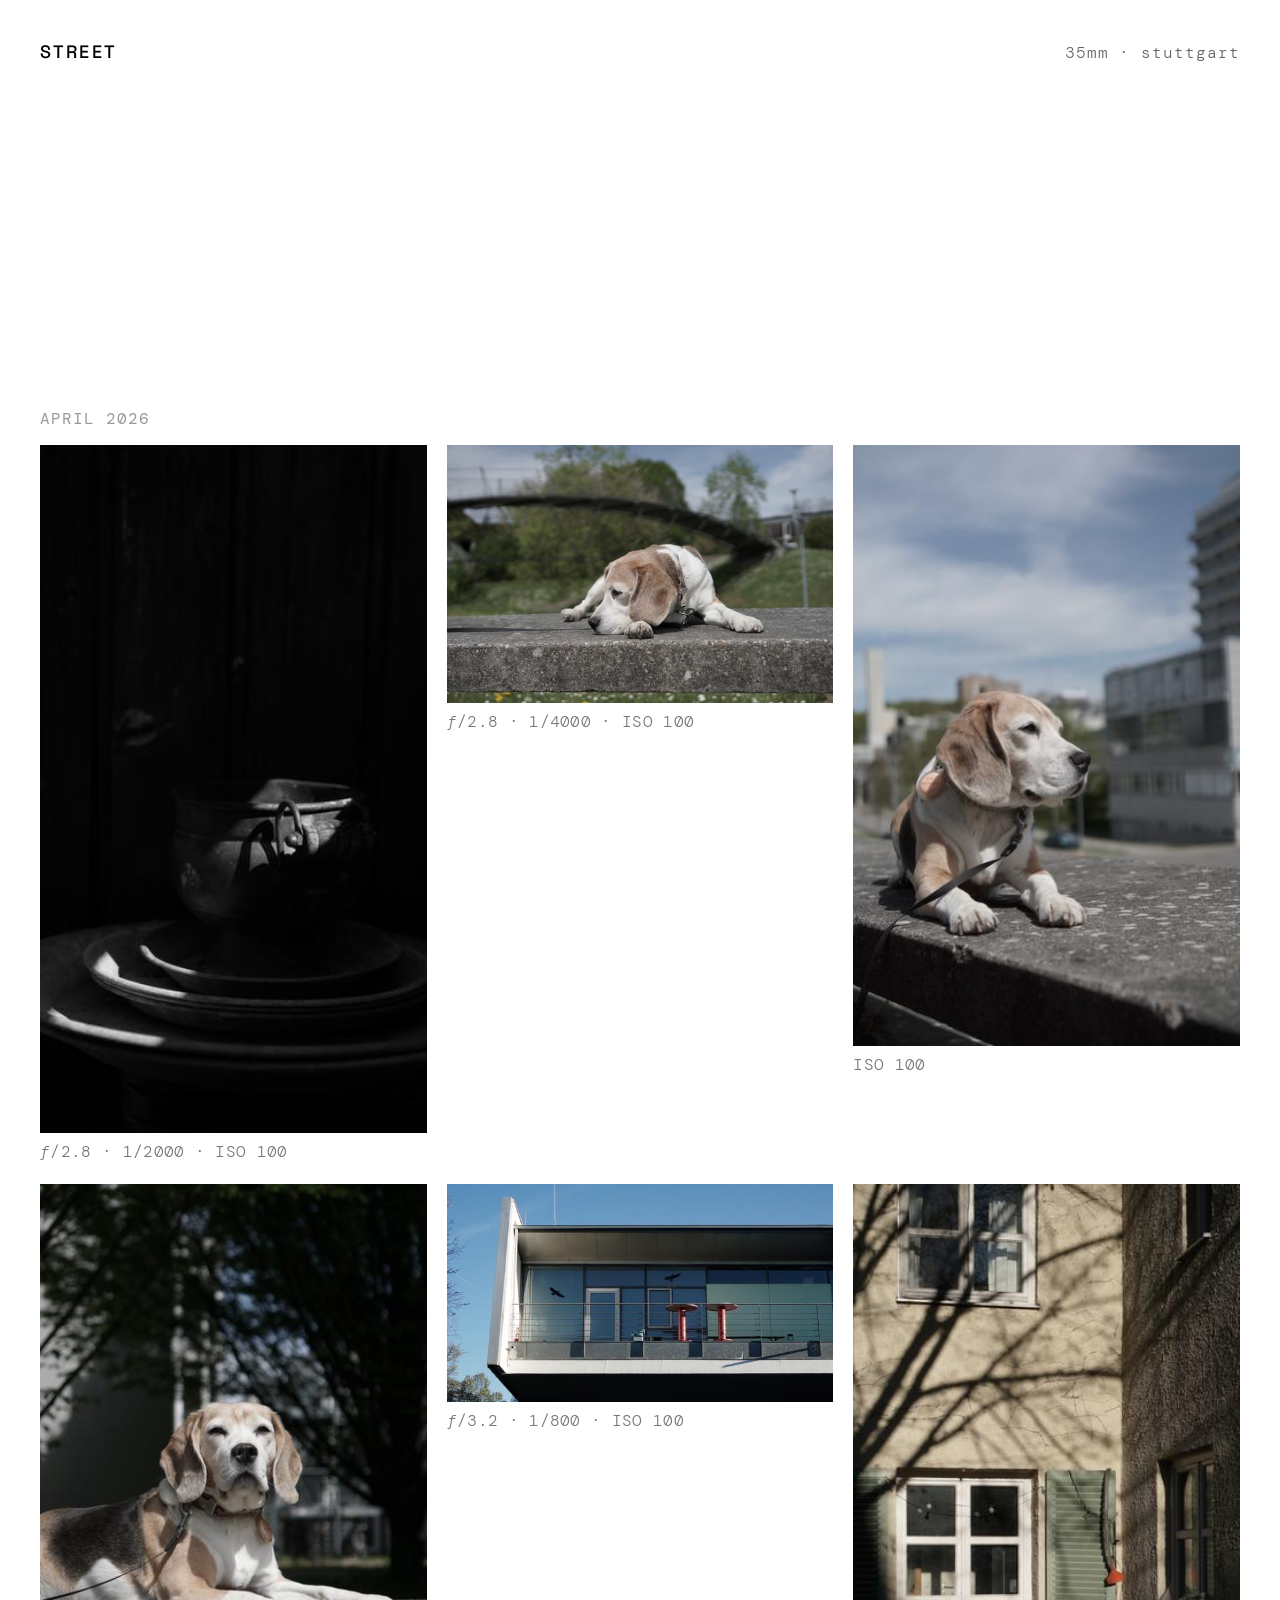
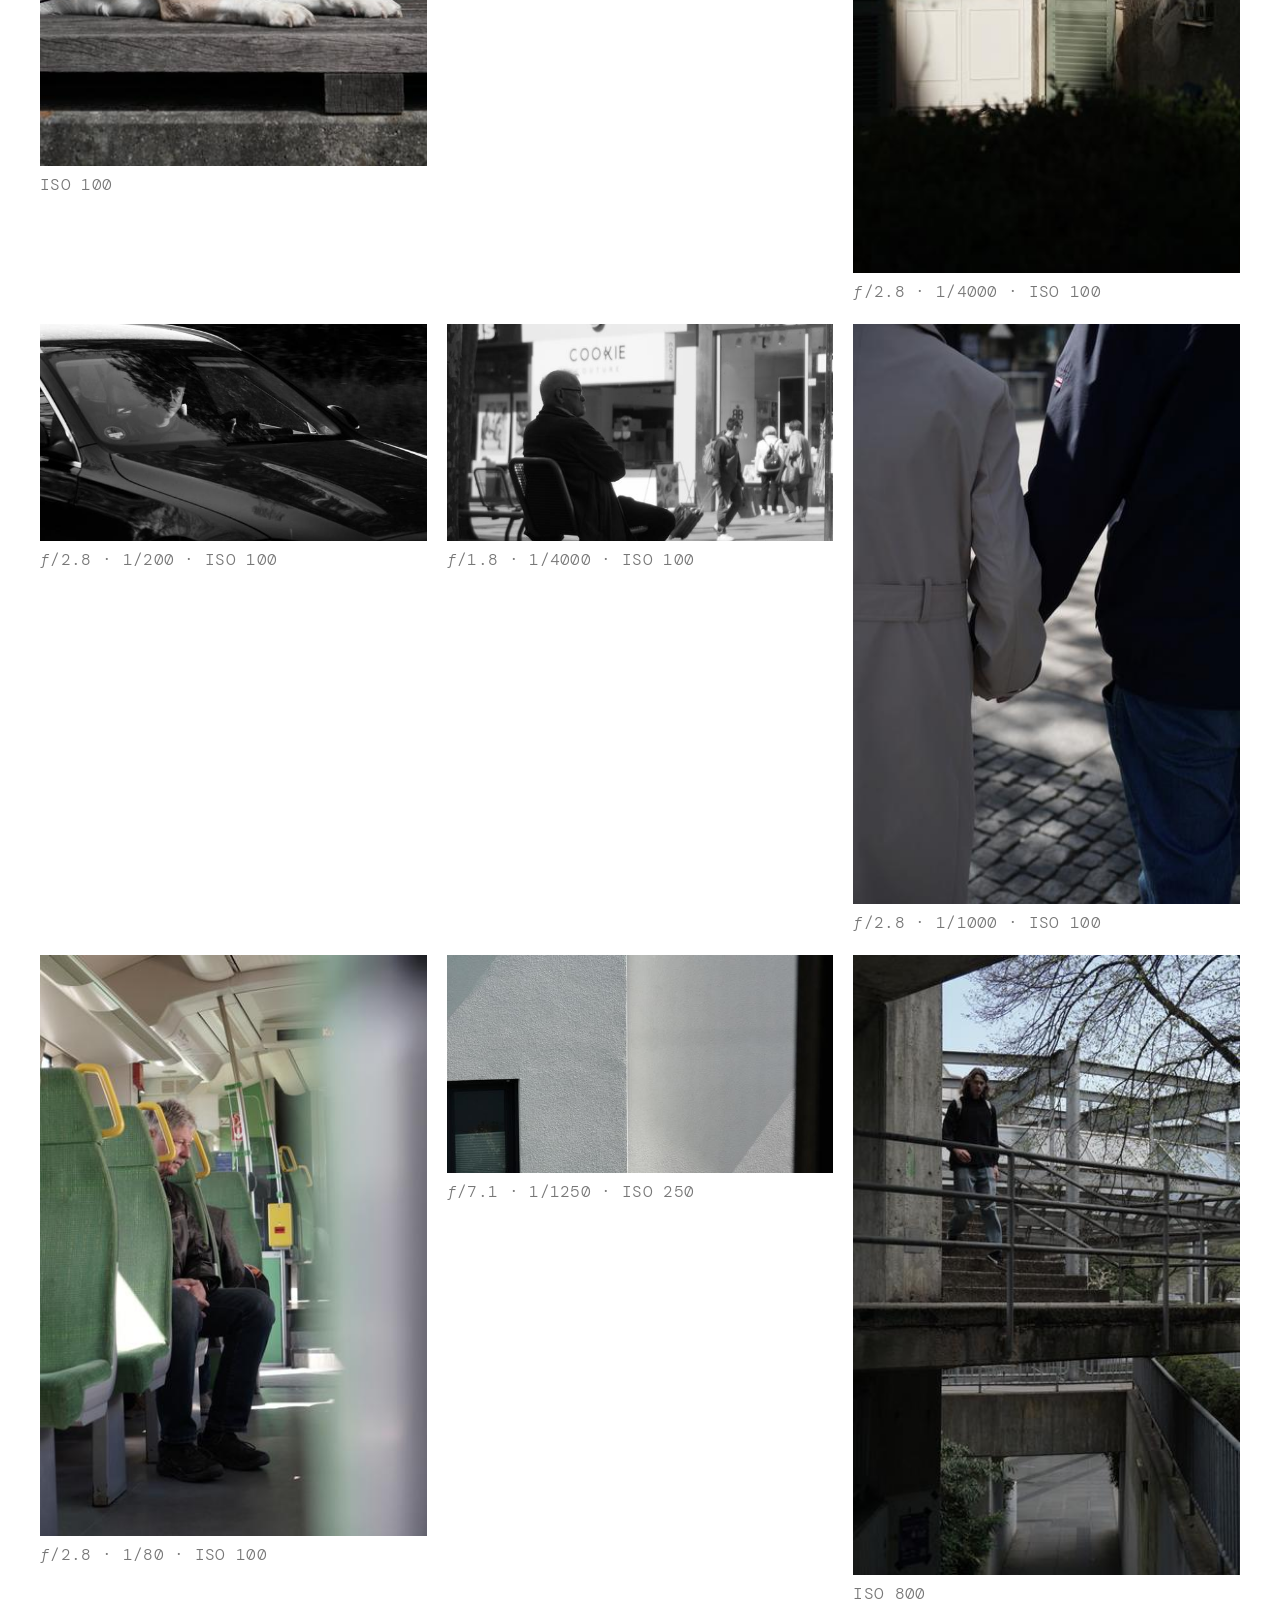
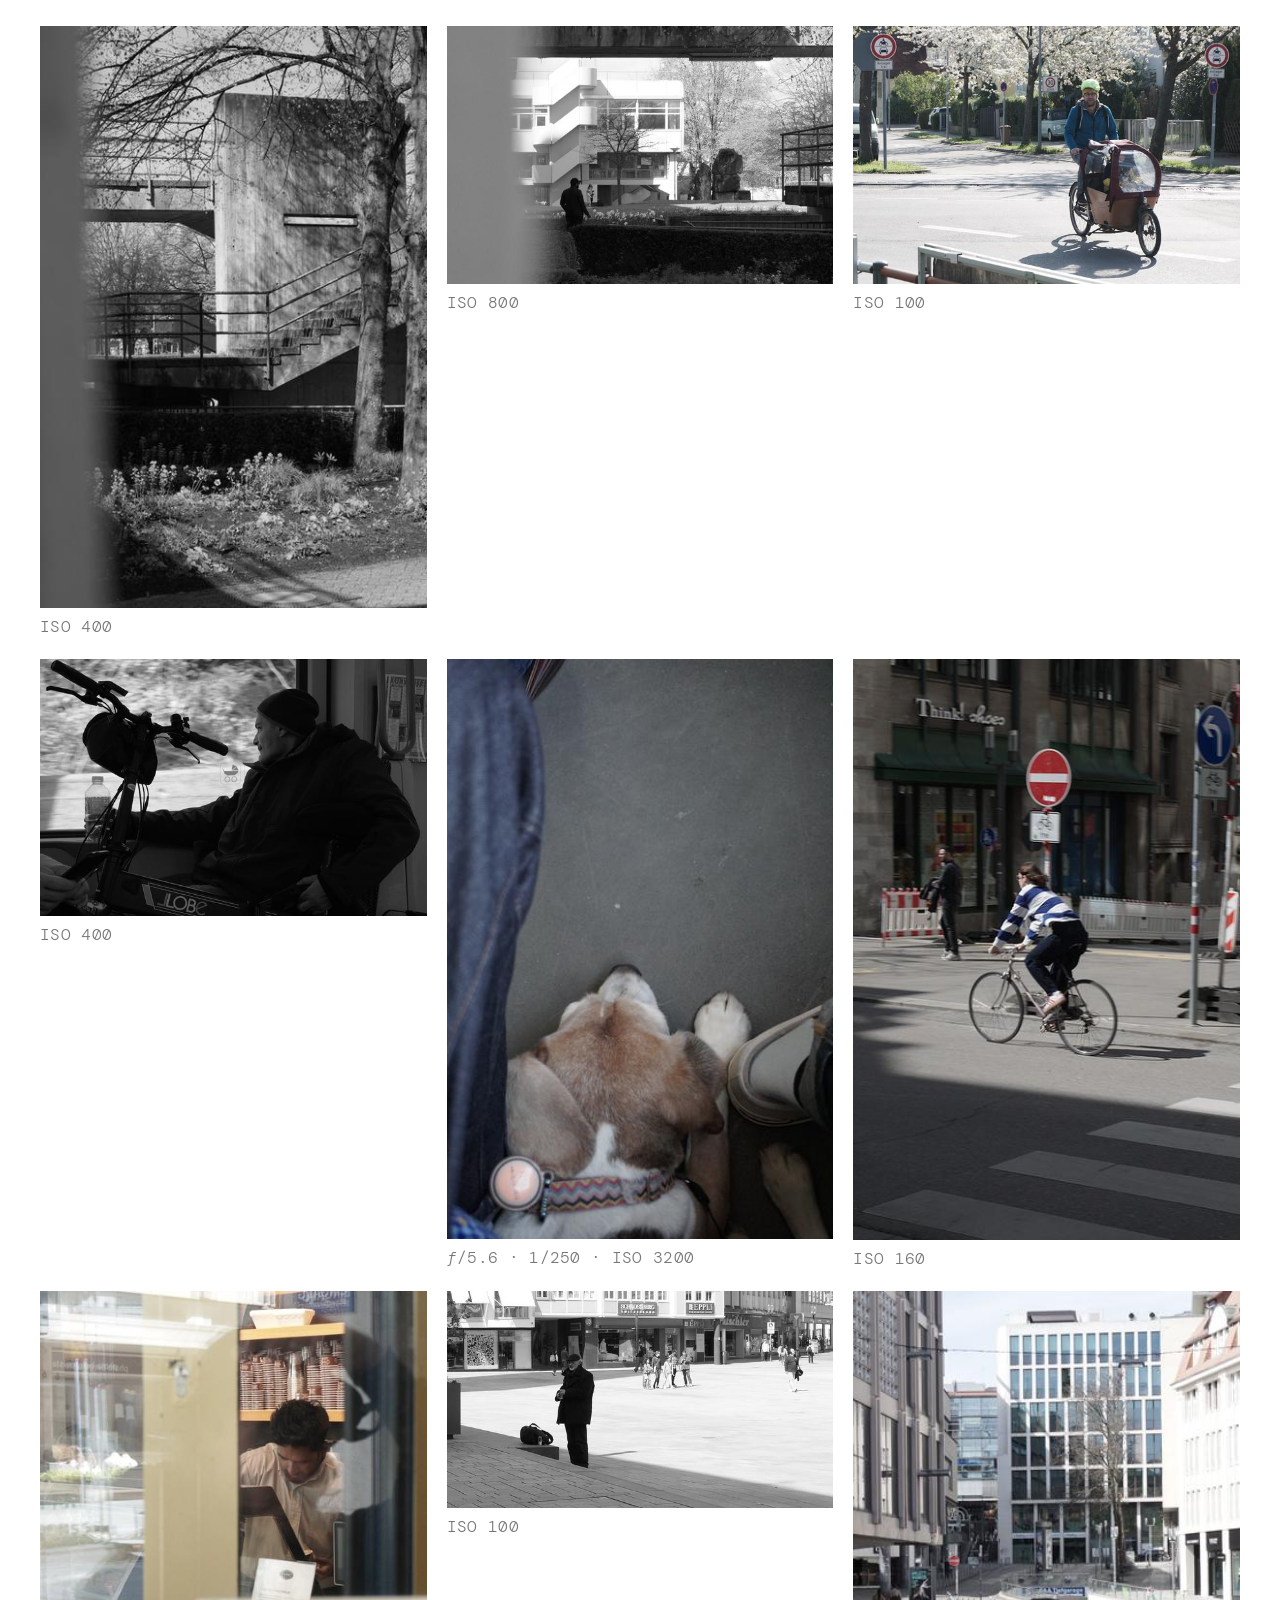
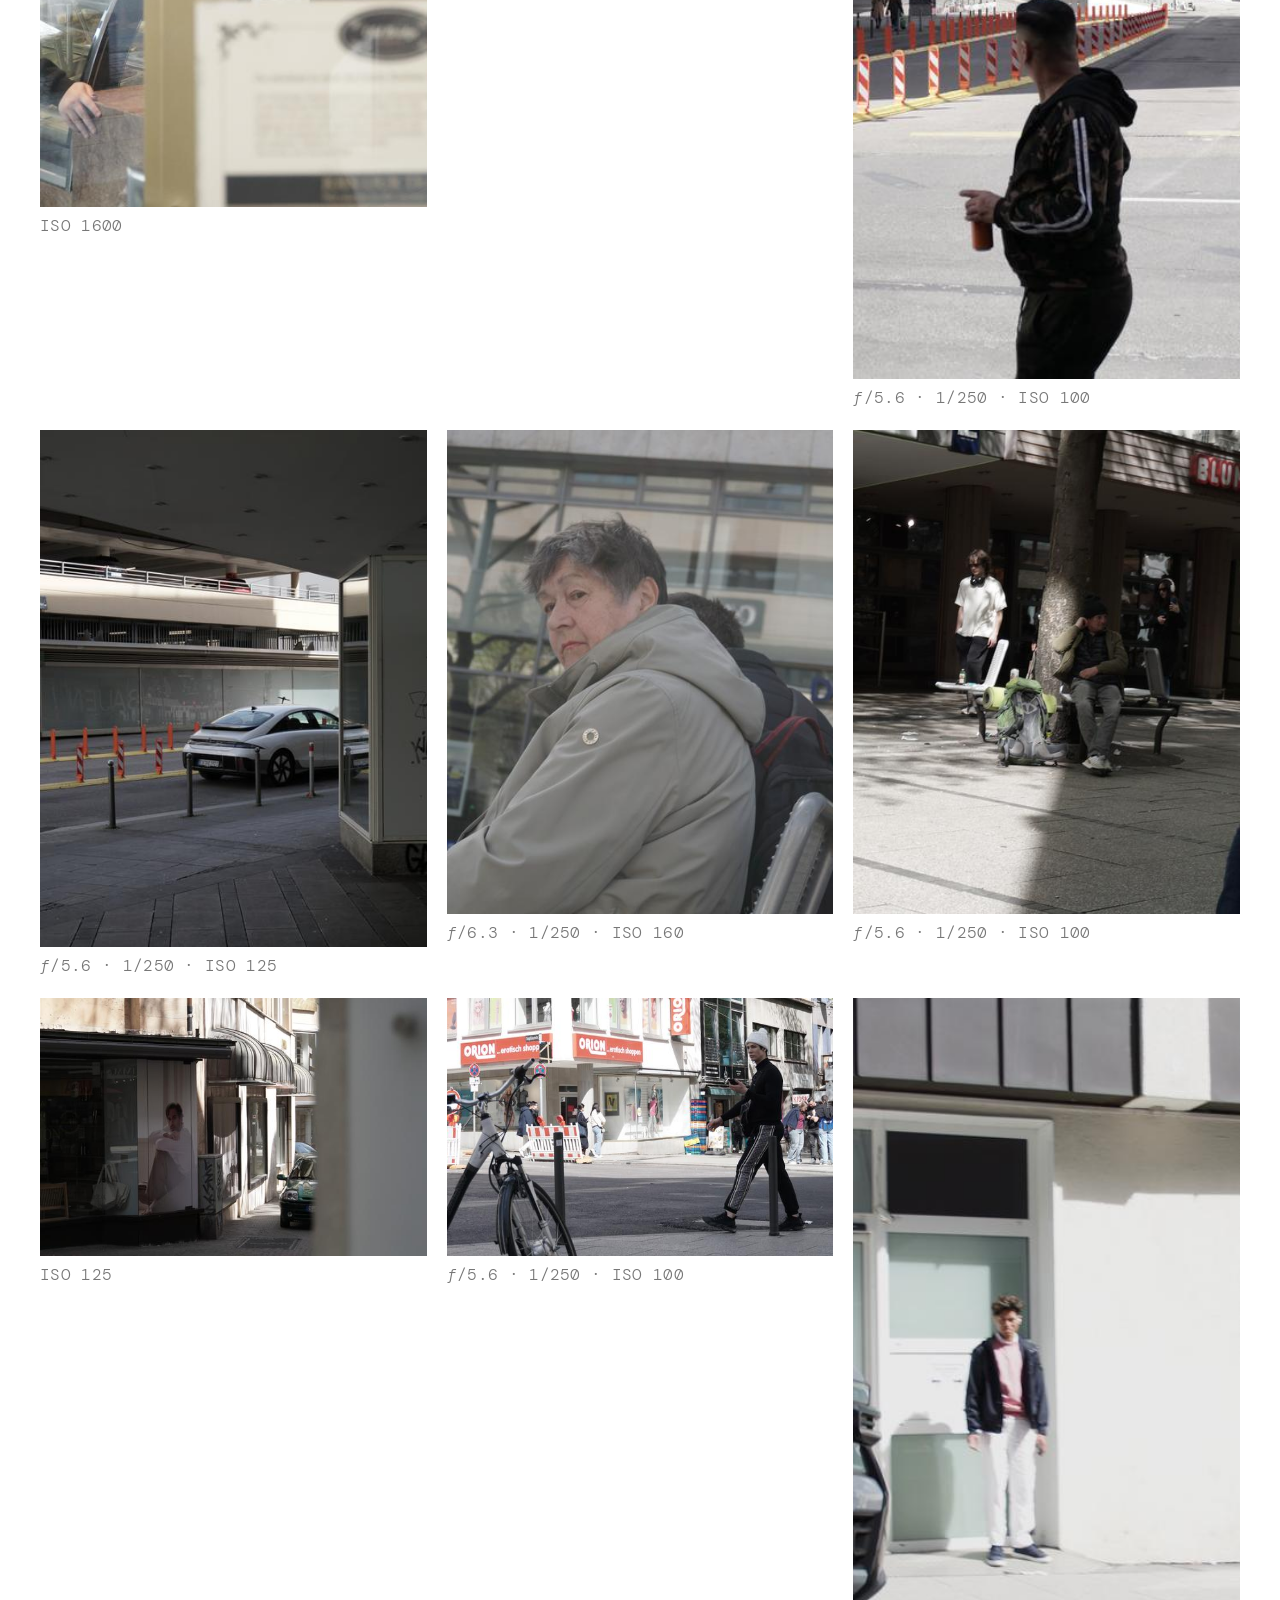
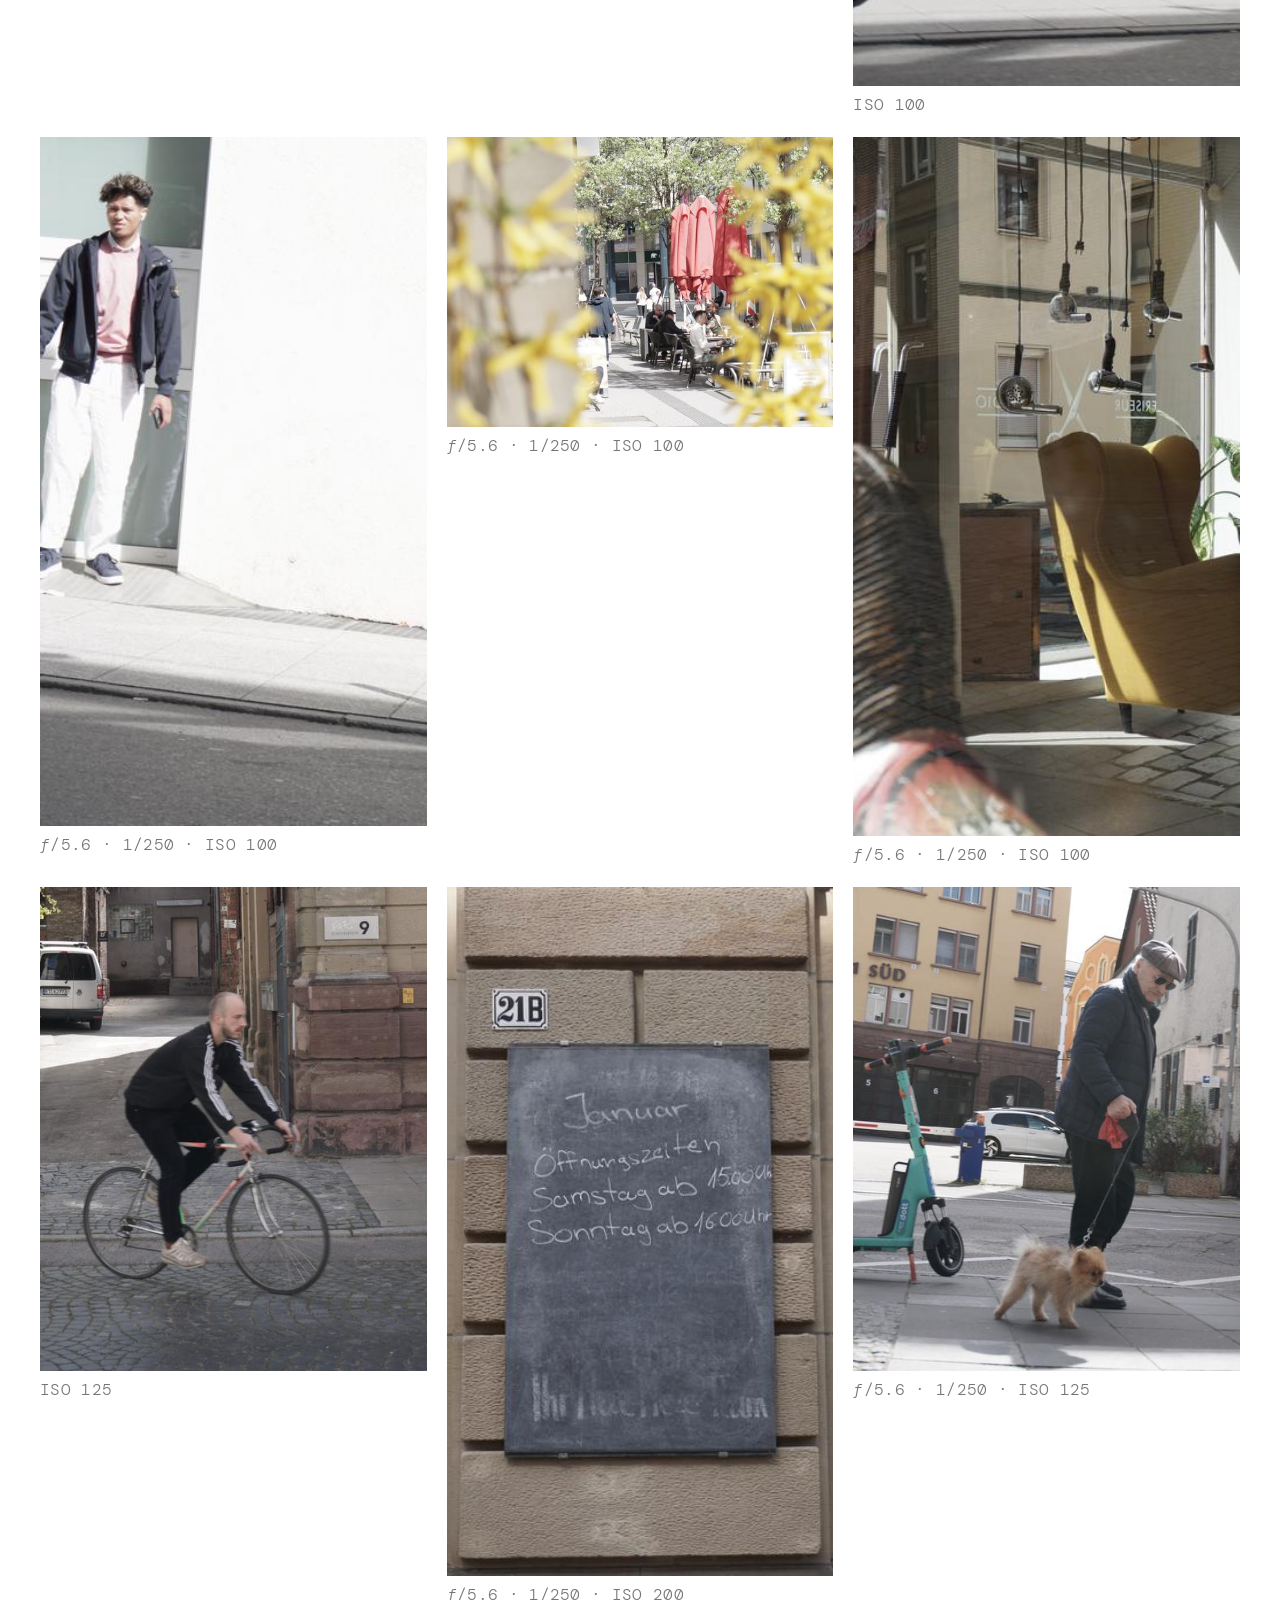
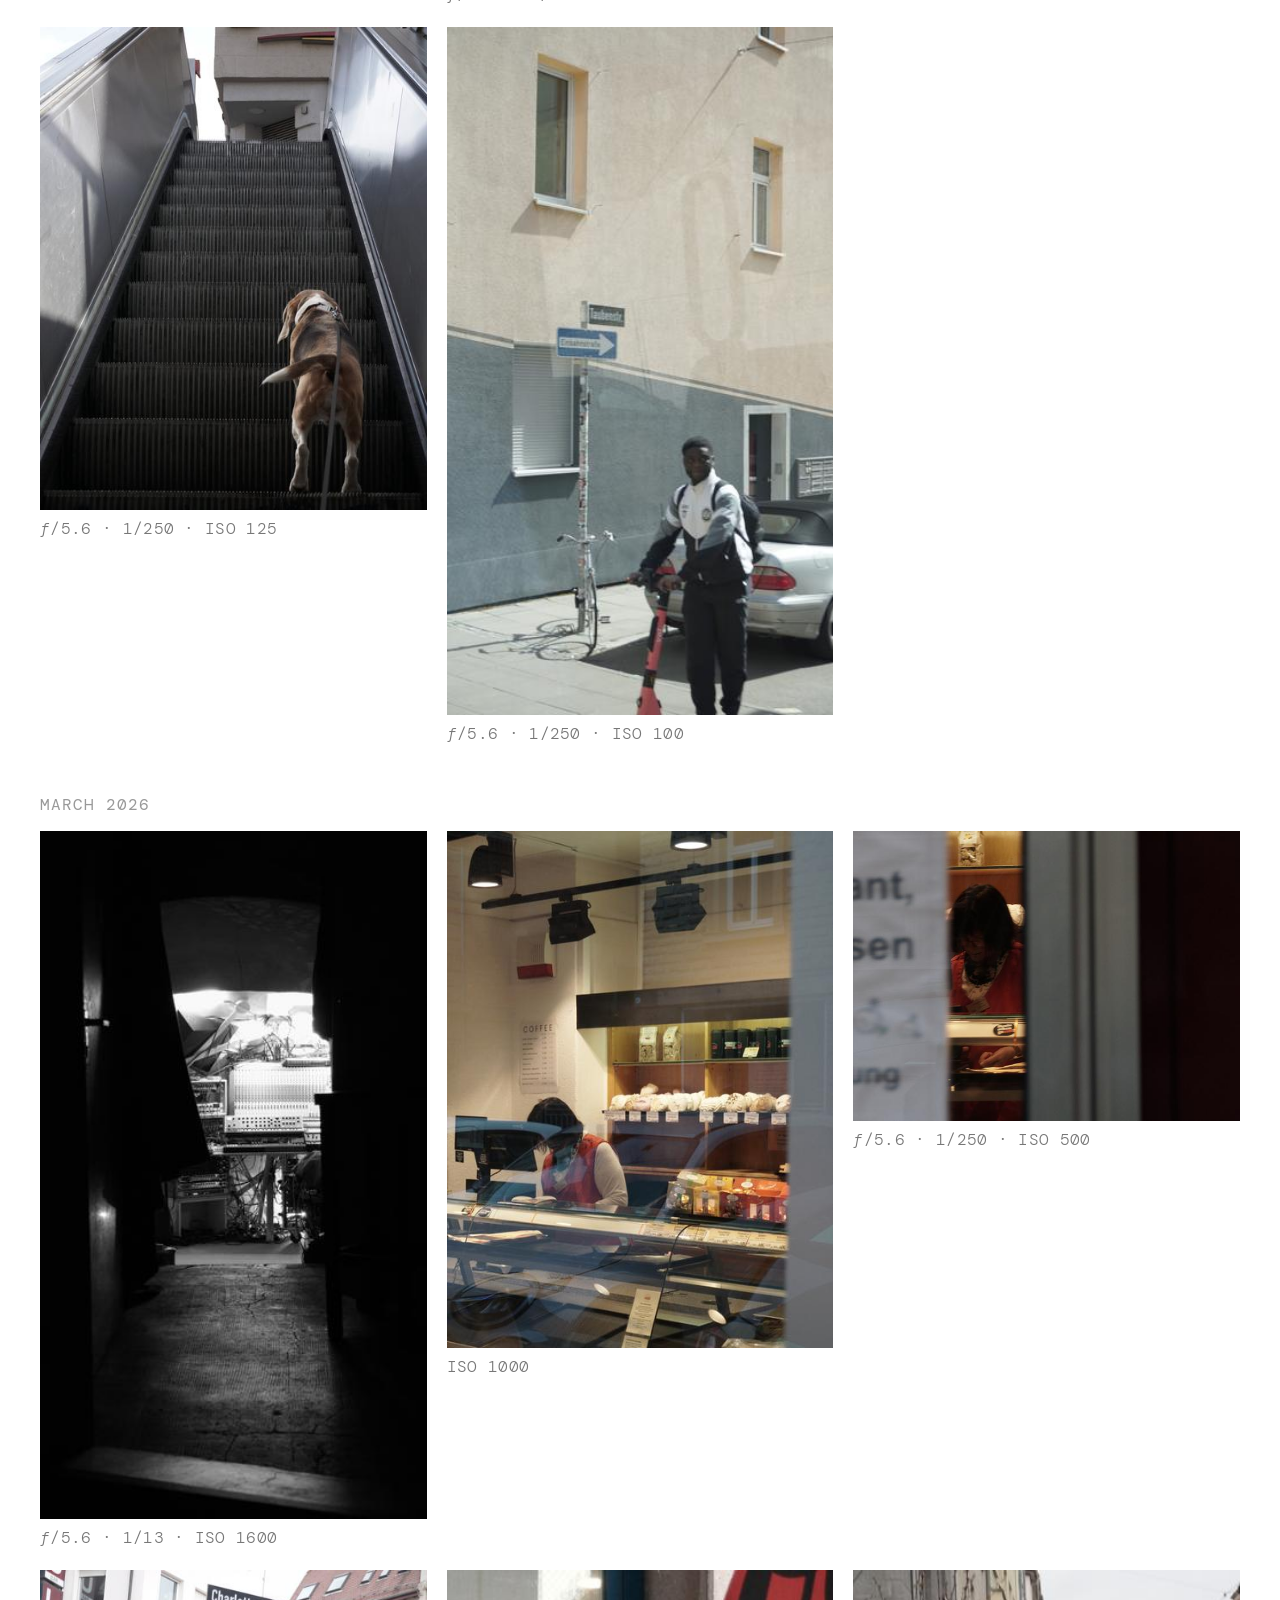
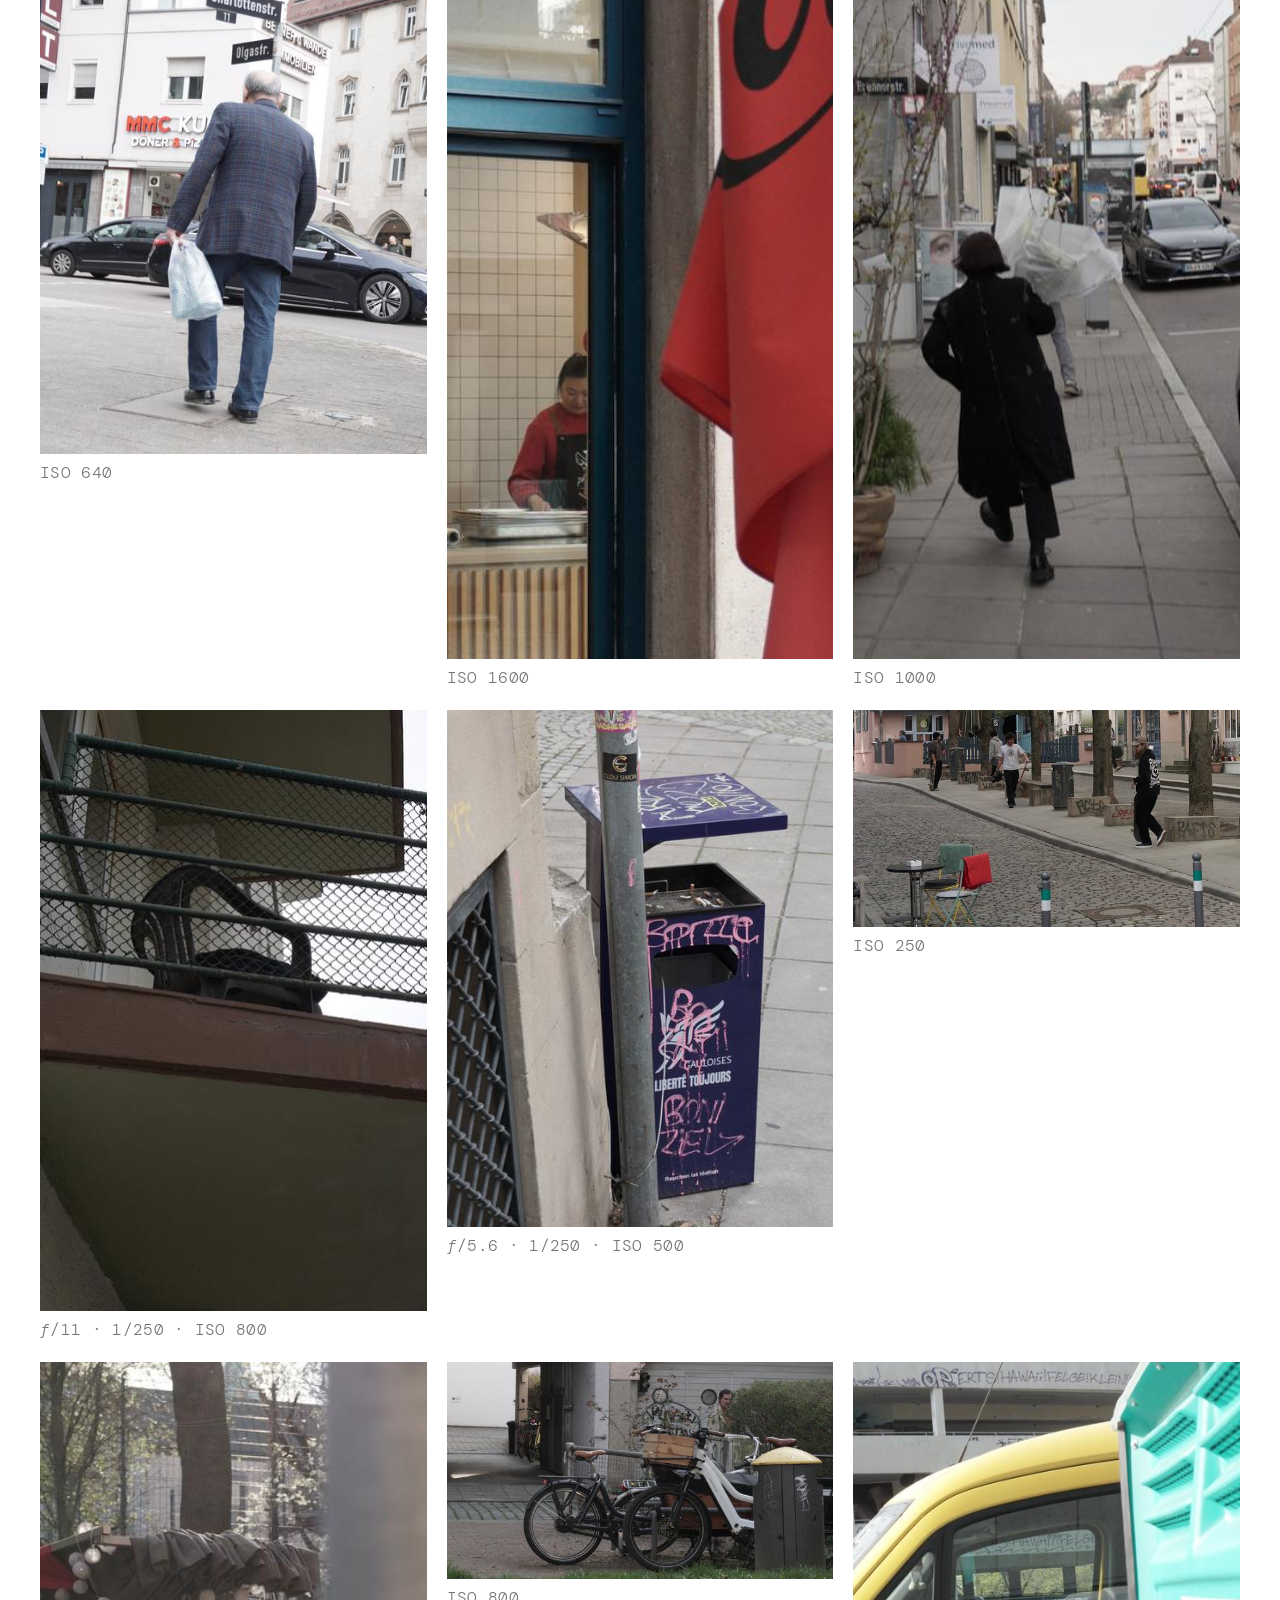
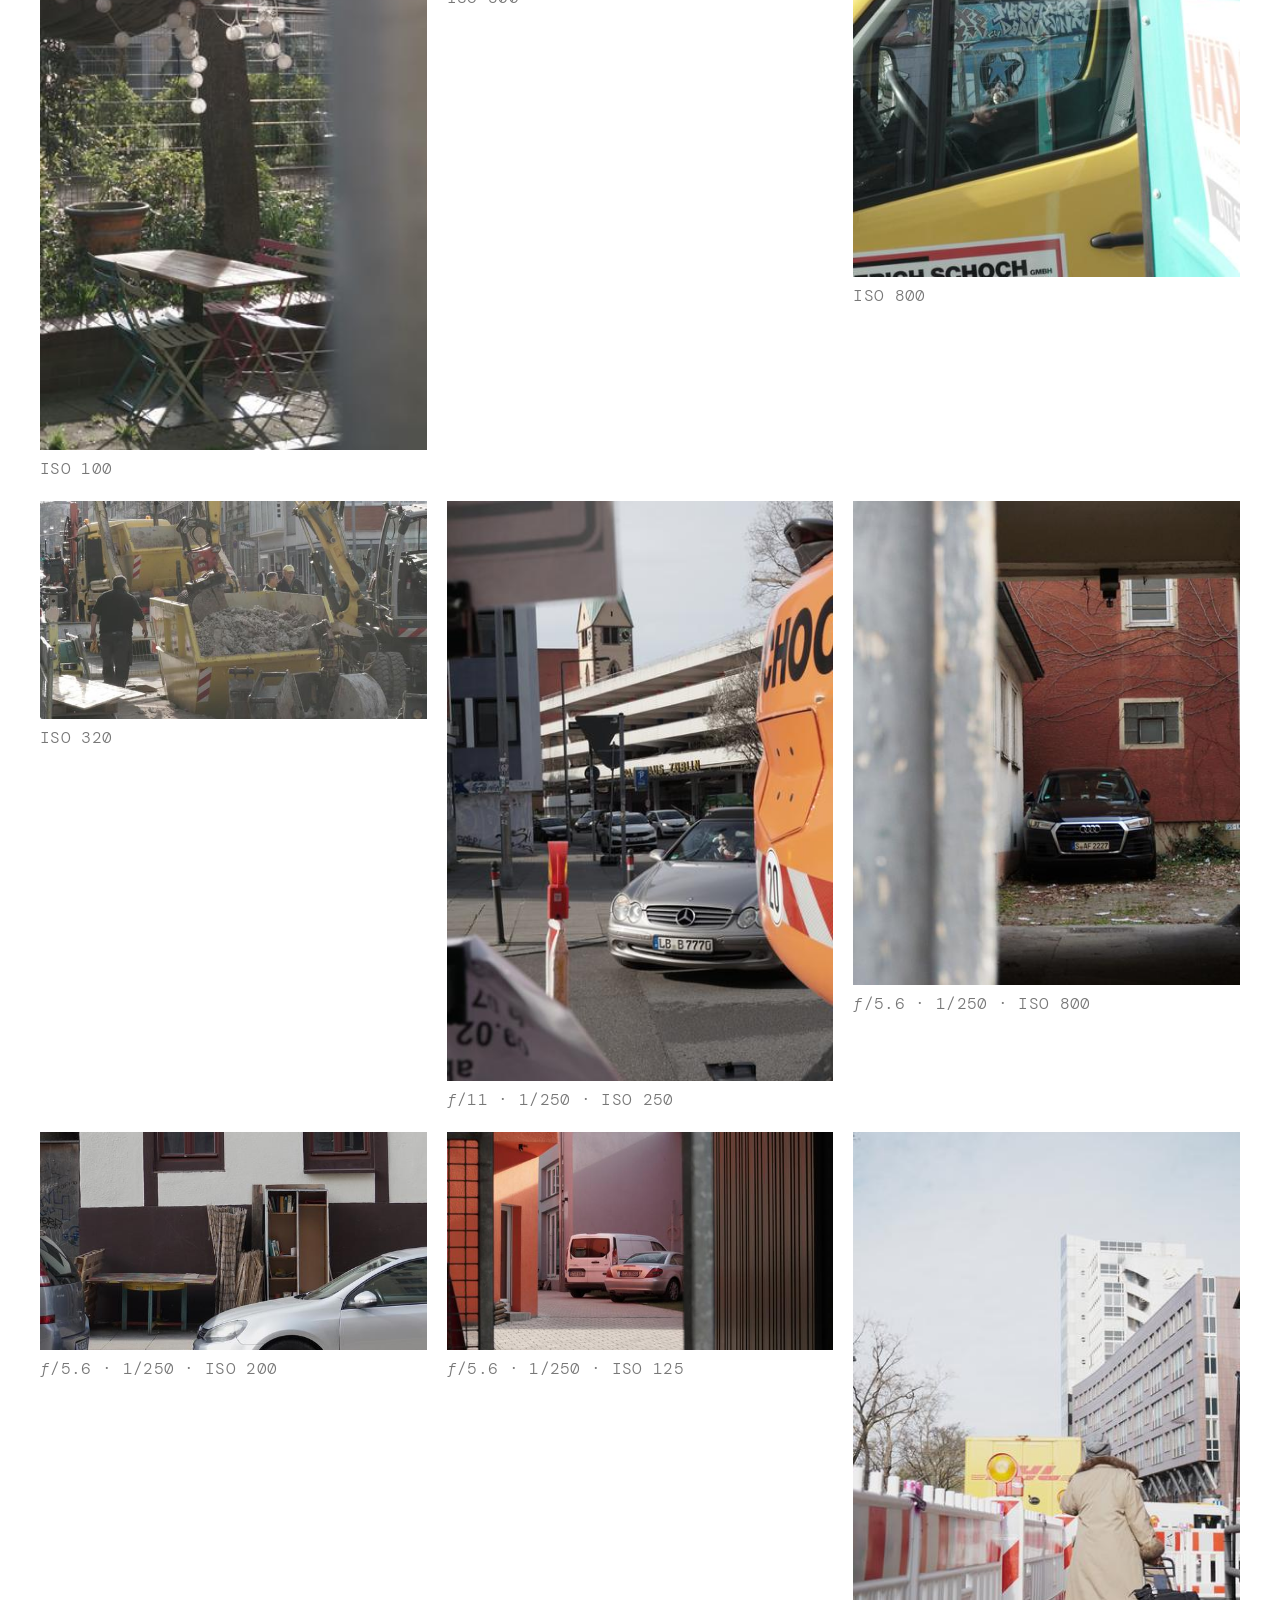
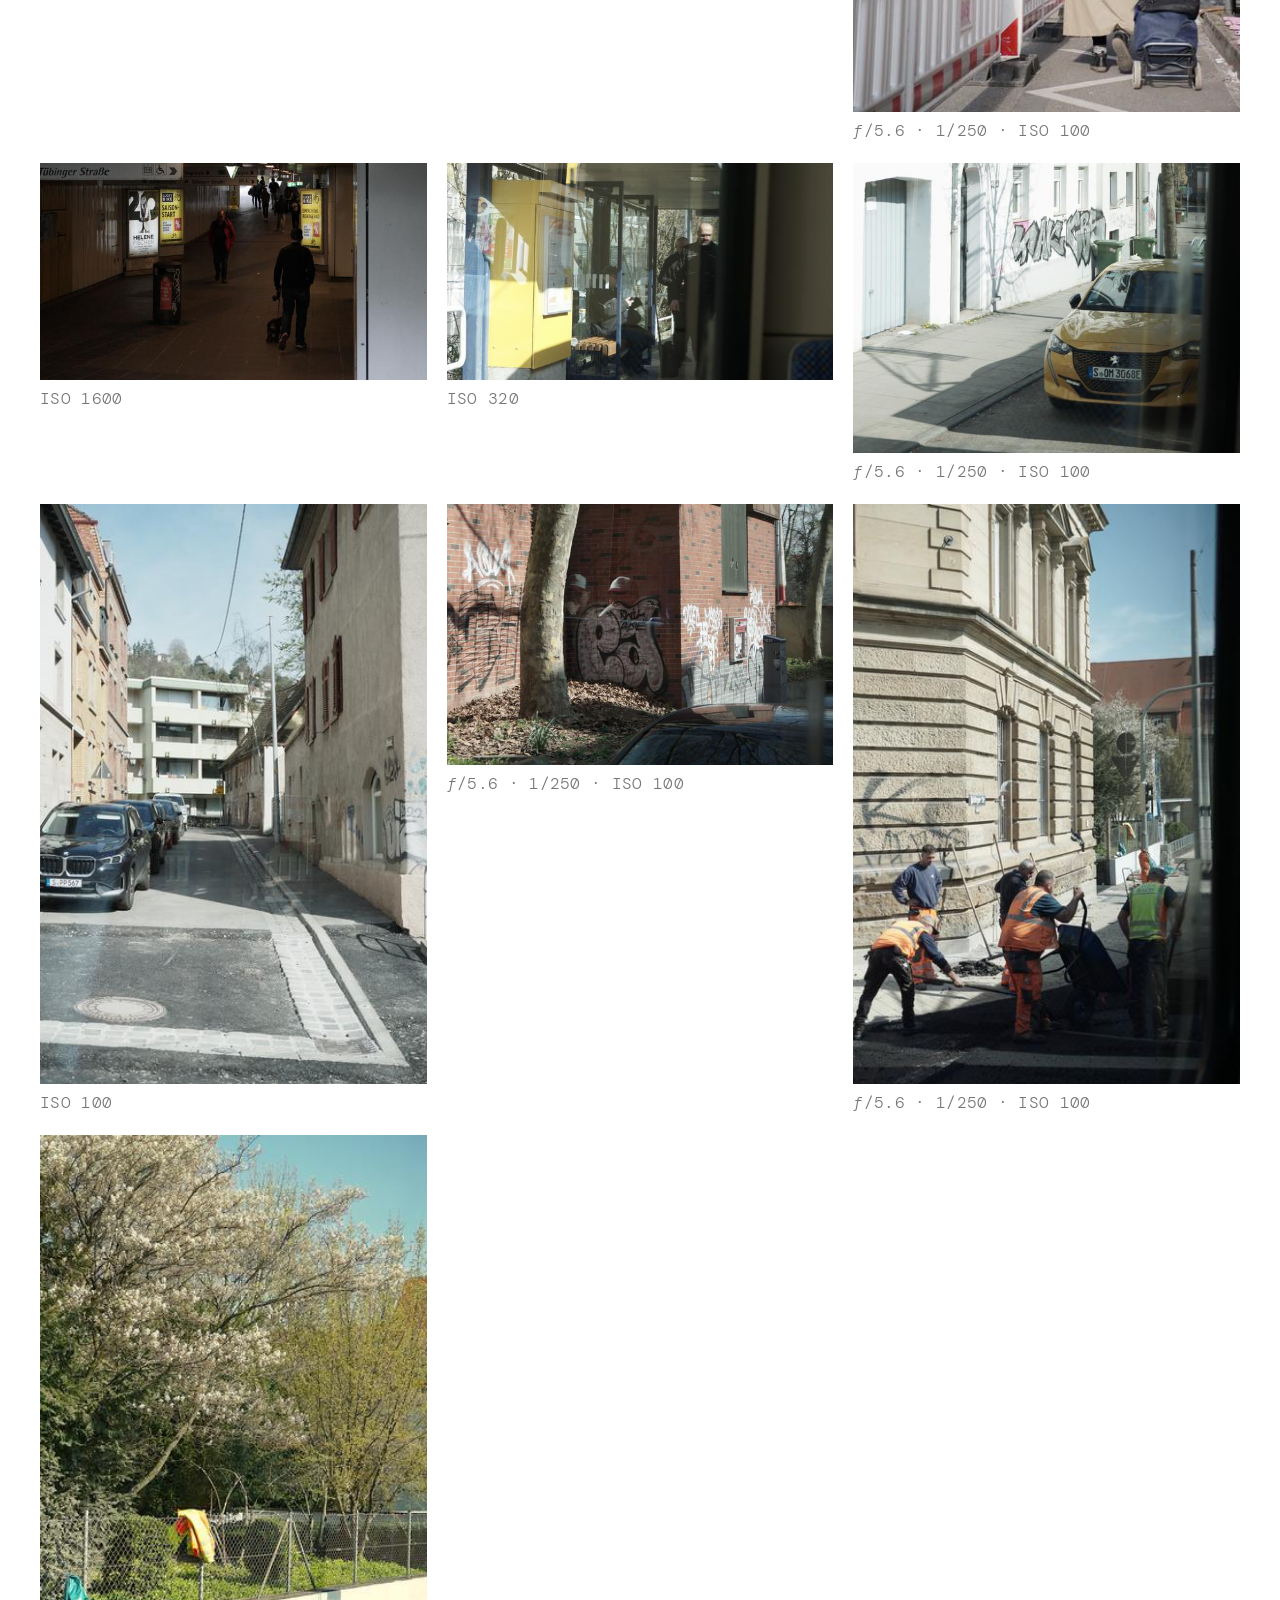
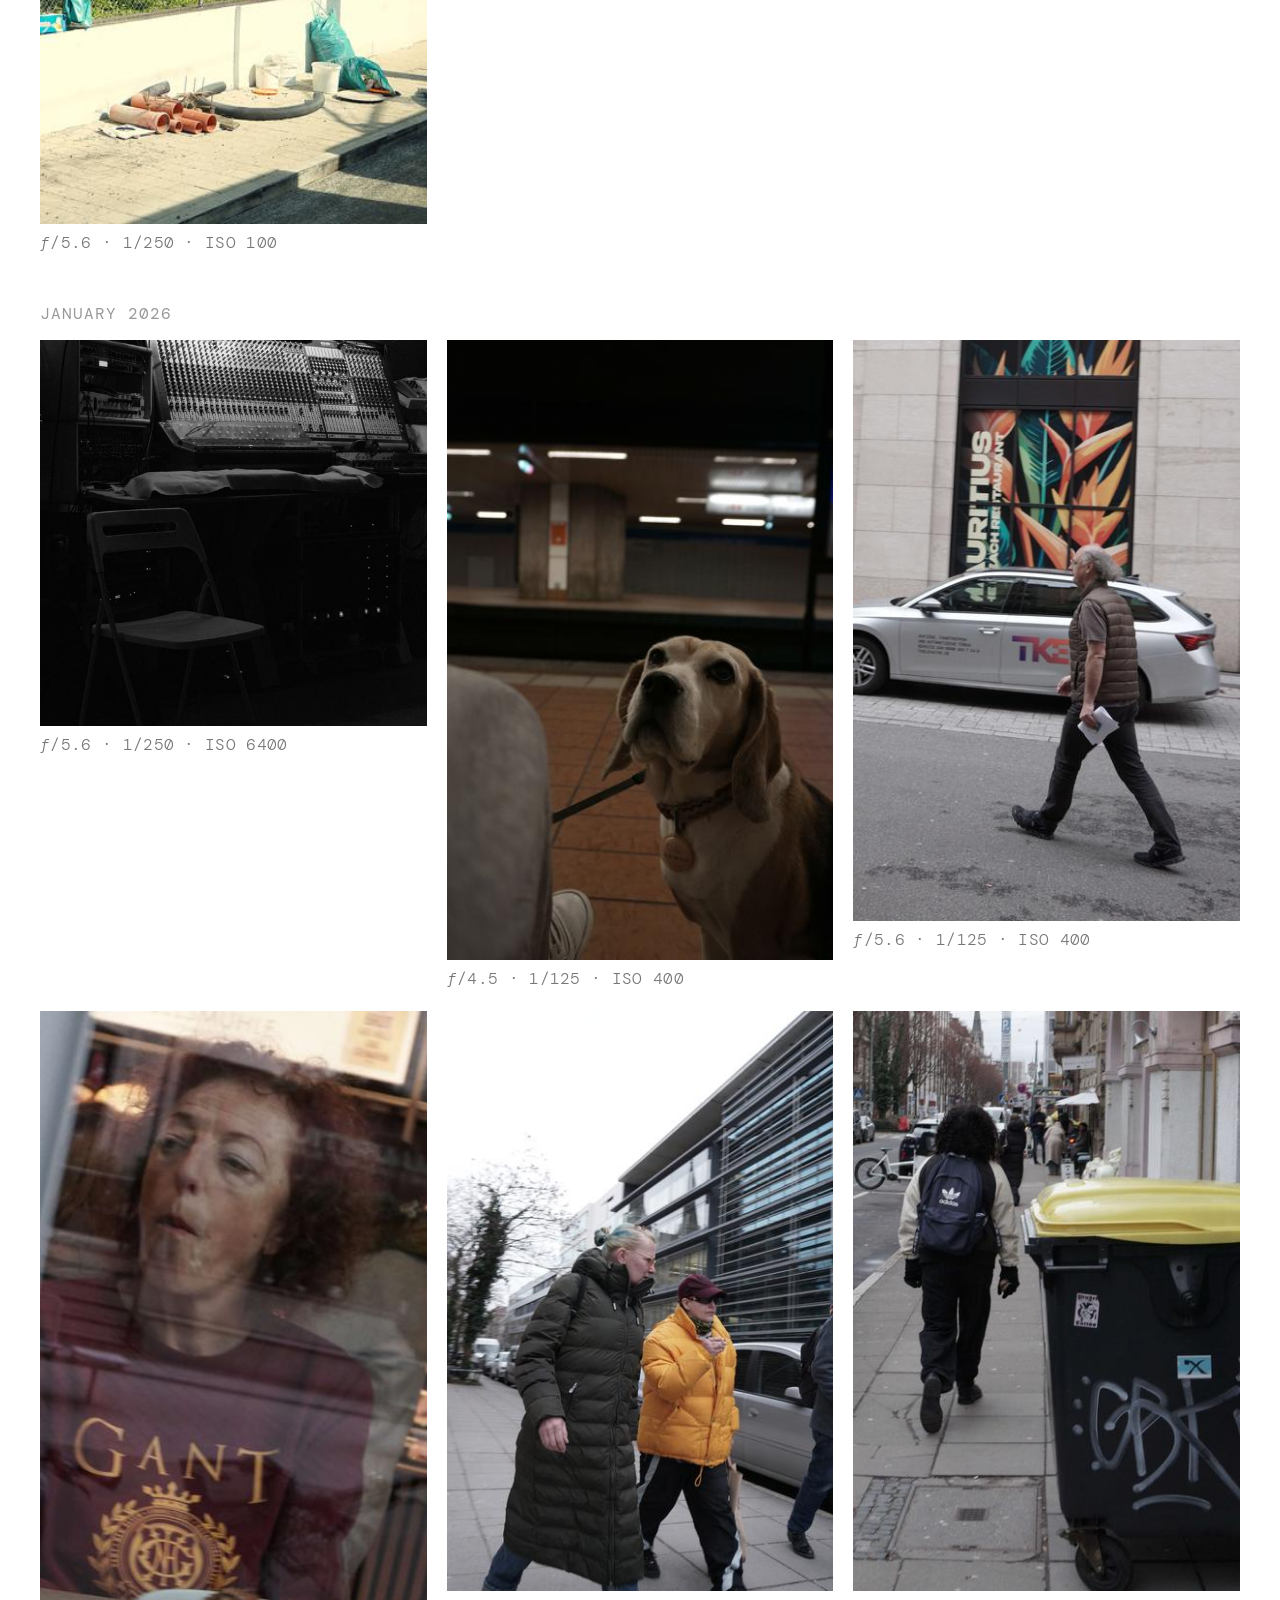
==== index.html @ 47775755 "upd" ====
<!DOCTYPE html>
<html lang="en">
<head>
<meta charset="UTF-8">
<meta name="viewport" content="width=device-width, initial-scale=1.0">
<meta name="robots" content="noimageindex">
<title>street</title>
<style>
@import url('https://fonts.googleapis.com/css2?family=Space+Grotesk:wght@300;400;500;600&family=DM+Mono:wght@300;400&display=swap');

* { margin: 0; padding: 0; box-sizing: border-box; }

body {
  background: #fff;
  color: #000;
  font-family: 'Space Grotesk', sans-serif;
  -webkit-font-smoothing: antialiased;
}

/* Header */
.site-header {
  padding: 40px 40px 0;
  display: flex;
  justify-content: space-between;
  align-items: baseline;
  min-height: 360px;
  align-content: start;
  flex-wrap: wrap;
}

.site-title {
  font-size: 18px;
  font-weight: 500;
  letter-spacing: 0.12em;
  text-transform: uppercase;
}

.site-subtitle {
  font-size: 16px;
  font-weight: 300;
  color: #666;
  letter-spacing: 0.06em;
  font-family: 'DM Mono', monospace;
}

/* Grid */
.flow { padding: 0 40px 40px; }

.grid-section {
  display: grid;
  grid-template-columns: repeat(3, 1fr);
  gap: 20px;
}

.grid-item { cursor: pointer; }

.grid-item img {
  width: 100%;
  display: block;
  transition: opacity 0.3s ease;
  -webkit-user-drag: none;
  user-select: none;
  pointer-events: none;
}

.grid-item:hover img { opacity: 0.85; }

.grid-item .meta {
  font-size: 16px;
  font-weight: 300;
  color: #777;
  letter-spacing: 0.02em;
  margin-top: 8px;
  padding-bottom: 2px;
  transition: color 0.3s ease;
  font-family: 'DM Mono', monospace;
}

.grid-item:hover .meta { color: #444; }

/* Expanded photo */
.expanded-photo {
  width: 100vw;
  margin-left: -40px;
  margin-top: 20px;
  margin-bottom: 20px;
  display: flex;
  align-items: center;
  justify-content: center;
  flex-direction: column;
  padding: 60px 80px;
  opacity: 0;
  animation: expandIn 0.35s ease forwards;
  position: relative;
}

.close-btn {
  position: absolute;
  top: 24px;
  right: 36px;
  background: none;
  border: none;
  font-family: 'Space Grotesk', sans-serif;
  font-size: 32px;
  font-weight: 300;
  color: #777;
  cursor: pointer;
  transition: color 0.2s;
  line-height: 1;
  padding: 8px;
  z-index: 10;
}

.close-btn:hover { color: #000; }

.viewer-row {
  display: flex;
  align-items: center;
  justify-content: center;
  width: 100%;
  position: relative;
}

.nav-arrow {
  background: none;
  border: none;
  font-family: 'Space Grotesk', sans-serif;
  font-size: 32px;
  font-weight: 300;
  color: #777;
  cursor: pointer;
  padding: 24px 20px;
  transition: color 0.2s;
  flex-shrink: 0;
  user-select: none;
  line-height: 1;
}

.nav-arrow:hover { color: #000; }
.nav-arrow:disabled { color: #ccc; cursor: default; }

/* Image stage */
.img-stage {
  flex: 1;
  min-width: 0;
  position: relative;
  display: flex;
  align-items: center;
  justify-content: center;
  cursor: zoom-in;
}

.img-stage.enlarged { cursor: zoom-out; }

.img-stage img {
  max-width: 100%;
  max-height: 78vh;
  object-fit: contain;
  display: block;
  user-select: none;
  -webkit-user-drag: none;
  transition: opacity 0.25s ease, max-height 0.3s ease;
}

.img-stage .img-back {
  position: absolute;
  top: 50%;
  left: 50%;
  transform: translate(-50%, -50%);
  opacity: 0;
}

.img-stage.enlarged img { max-height: none; }

.meta-expanded {
  font-size: 16px;
  font-weight: 300;
  color: #666;
  letter-spacing: 0.02em;
  margin-top: 20px;
  text-align: center;
  font-family: 'DM Mono', monospace;
}

@keyframes expandIn {
  from { opacity: 0; }
  to { opacity: 1; }
}

/* Date dividers */
.date-divider {
  font-size: 16px;
  font-weight: 400;
  color: #999;
  letter-spacing: 0.06em;
  text-transform: uppercase;
  padding: 48px 0 16px;
  font-family: 'DM Mono', monospace;
}

/* Share button */
.share-btn {
  background: none;
  border: none;
  color: #bbb;
  cursor: pointer;
  padding: 4px 8px;
  margin-left: 8px;
  vertical-align: middle;
  transition: color 0.2s;
  position: relative;
}

.share-btn:hover { color: #555; }

.share-btn.copied { color: #000; }

.share-btn.copied::after {
  content: 'Copied';
  position: absolute;
  bottom: -24px;
  left: 50%;
  transform: translateX(-50%);
  font-size: 16px;
  font-family: 'DM Mono', monospace;
  color: #666;
  white-space: nowrap;
}

/* Stats */
.stats { padding: 80px 40px 0; max-width: 720px; }
.stats-title { font-size: 16px; font-weight: 400; color: #999; letter-spacing: 0.08em; text-transform: uppercase; margin-bottom: 24px; }
.stats-row { display: flex; gap: 48px; flex-wrap: wrap; margin-bottom: 16px; }
.stat-group { min-width: 140px; }
.stat-label { font-size: 16px; font-weight: 400; color: #666; margin-bottom: 8px; }
.stat-bar-row { display: flex; align-items: center; gap: 8px; margin-bottom: 4px; }
.stat-bar-label { font-size: 16px; font-weight: 300; color: #777; font-family: 'DM Mono', monospace; min-width: 72px; }
.stat-bar { height: 6px; background: #ddd; border-radius: 3px; transition: width 0.3s ease; }
.stat-bar-count { font-size: 16px; font-weight: 300; color: #aaa; font-family: 'DM Mono', monospace; }

/* Footer */
.site-footer { padding: 80px 40px 40px; }
.site-footer span { font-size: 16px; font-weight: 300; color: #888; letter-spacing: 0.03em; font-family: 'DM Mono', monospace; }
.site-footer a { color: #666; text-decoration: none; transition: color 0.2s; }
.site-footer a:hover { color: #000; }
.footer-email { margin-top: 16px; }
.footer-copy { margin-top: 40px; }
.footer-notice { color: #aaa; margin-top: 6px; display: inline-block; }

/* Breakpoints: 6 → 5 → 4 → 3 → 2 → 1 */
@media (min-width: 2200px) { .grid-section { grid-template-columns: repeat(6, 1fr); gap: 16px; } }
@media (min-width: 1800px) and (max-width: 2199px) { .grid-section { grid-template-columns: repeat(5, 1fr); gap: 18px; } }
@media (min-width: 1400px) and (max-width: 1799px) { .grid-section { grid-template-columns: repeat(4, 1fr); gap: 18px; } }
@media (max-width: 1399px) and (min-width: 1101px) { .grid-section { grid-template-columns: repeat(3, 1fr); gap: 20px; } }

@media (max-width: 1100px) {
  .grid-section { grid-template-columns: repeat(2, 1fr); gap: 16px; }
  .flow { padding: 0 20px 20px; }
  .site-header { padding: 24px 20px 0; min-height: 200px; }
  .grid-item { cursor: default; }
  .grid-item:hover img { opacity: 1; }
  .stats { padding: 60px 20px 0; }
  .site-footer { padding: 60px 20px 40px; }
}

@media (max-width: 640px) {
  .grid-section { grid-template-columns: 1fr; gap: 12px; }
  .flow { padding: 0 16px 16px; }
  .site-header { padding: 24px 16px 0; flex-direction: column; gap: 4px; min-height: 160px; }
  .stats { padding: 48px 16px 0; }
  .stats-row { gap: 32px; }
  .site-footer { padding: 48px 16px 32px; }
}

/* Animation — only on initial load via .entering */
.grid-item.entering {
  opacity: 0;
  transform: translateY(8px);
  animation: fadeUp 0.45s ease forwards;
}

@keyframes fadeUp {
  to { opacity: 1; transform: translateY(0); }
}

</style>
</head>
<body>
<header class="site-header">
  <span class="site-title">street</span>
  <span class="site-subtitle">35mm · stuttgart</span>
</header>
<div class="flow" id="flow"></div>
<div class="stats">
  <div class="stats-title">84 shots</div>
  <div class="stats-row">
    <div class="stat-group"><div class="stat-label">Aperture</div><div class="stat-bar-row"><span class="stat-bar-label">ƒ/5.6</span><div class="stat-bar" style="width:120px;"></div><span class="stat-bar-count">37</span></div>
<div class="stat-bar-row"><span class="stat-bar-label">ƒ/5</span><div class="stat-bar" style="width:22px;"></div><span class="stat-bar-count">7</span></div>
<div class="stat-bar-row"><span class="stat-bar-label">ƒ/2.8</span><div class="stat-bar" style="width:19px;"></div><span class="stat-bar-count">6</span></div>
<div class="stat-bar-row"><span class="stat-bar-label">ƒ/6.3</span><div class="stat-bar" style="width:8px;"></div><span class="stat-bar-count">2</span></div>
<div class="stat-bar-row"><span class="stat-bar-label">ƒ/11</span><div class="stat-bar" style="width:8px;"></div><span class="stat-bar-count">2</span></div>
<div class="stat-bar-row"><span class="stat-bar-label">ƒ/8</span><div class="stat-bar" style="width:8px;"></div><span class="stat-bar-count">1</span></div>
<div class="stat-bar-row"><span class="stat-bar-label">ƒ/4.5</span><div class="stat-bar" style="width:8px;"></div><span class="stat-bar-count">1</span></div>
<div class="stat-bar-row"><span class="stat-bar-label">ƒ/7.1</span><div class="stat-bar" style="width:8px;"></div><span class="stat-bar-count">1</span></div>
<div class="stat-bar-row"><span class="stat-bar-label">ƒ/1.8</span><div class="stat-bar" style="width:8px;"></div><span class="stat-bar-count">1</span></div>
<div class="stat-bar-row"><span class="stat-bar-label">ƒ/3.2</span><div class="stat-bar" style="width:8px;"></div><span class="stat-bar-count">1</span></div>
</div><div class="stat-group"><div class="stat-label">Shutter</div><div class="stat-bar-row"><span class="stat-bar-label">1/250</span><div class="stat-bar" style="width:120px;"></div><span class="stat-bar-count">27</span></div>
<div class="stat-bar-row"><span class="stat-bar-label">1/125</span><div class="stat-bar" style="width:48px;"></div><span class="stat-bar-count">11</span></div>
<div class="stat-bar-row"><span class="stat-bar-label">1/400</span><div class="stat-bar" style="width:31px;"></div><span class="stat-bar-count">7</span></div>
<div class="stat-bar-row"><span class="stat-bar-label">1/200</span><div class="stat-bar" style="width:13px;"></div><span class="stat-bar-count">3</span></div>
<div class="stat-bar-row"><span class="stat-bar-label">1/4000</span><div class="stat-bar" style="width:13px;"></div><span class="stat-bar-count">3</span></div>
<div class="stat-bar-row"><span class="stat-bar-label">1/10</span><div class="stat-bar" style="width:8px;"></div><span class="stat-bar-count">1</span></div>
<div class="stat-bar-row"><span class="stat-bar-label">1/160</span><div class="stat-bar" style="width:8px;"></div><span class="stat-bar-count">1</span></div>
<div class="stat-bar-row"><span class="stat-bar-label">1/13</span><div class="stat-bar" style="width:8px;"></div><span class="stat-bar-count">1</span></div>
<div class="stat-bar-row"><span class="stat-bar-label">1/1250</span><div class="stat-bar" style="width:8px;"></div><span class="stat-bar-count">1</span></div>
<div class="stat-bar-row"><span class="stat-bar-label">1/80</span><div class="stat-bar" style="width:8px;"></div><span class="stat-bar-count">1</span></div>
<div class="stat-bar-row"><span class="stat-bar-label">1/1000</span><div class="stat-bar" style="width:8px;"></div><span class="stat-bar-count">1</span></div>
<div class="stat-bar-row"><span class="stat-bar-label">1/800</span><div class="stat-bar" style="width:8px;"></div><span class="stat-bar-count">1</span></div>
<div class="stat-bar-row"><span class="stat-bar-label">1/2000</span><div class="stat-bar" style="width:8px;"></div><span class="stat-bar-count">1</span></div>
</div><div class="stat-group"><div class="stat-label">ISO</div><div class="stat-bar-row"><span class="stat-bar-label">ISO 100</span><div class="stat-bar" style="width:120px;"></div><span class="stat-bar-count">27</span></div>
<div class="stat-bar-row"><span class="stat-bar-label">ISO 400</span><div class="stat-bar" style="width:48px;"></div><span class="stat-bar-count">11</span></div>
<div class="stat-bar-row"><span class="stat-bar-label">ISO 3200</span><div class="stat-bar" style="width:40px;"></div><span class="stat-bar-count">9</span></div>
<div class="stat-bar-row"><span class="stat-bar-label">ISO 125</span><div class="stat-bar" style="width:26px;"></div><span class="stat-bar-count">6</span></div>
<div class="stat-bar-row"><span class="stat-bar-label">ISO 800</span><div class="stat-bar" style="width:26px;"></div><span class="stat-bar-count">6</span></div>
<div class="stat-bar-row"><span class="stat-bar-label">ISO 1600</span><div class="stat-bar" style="width:22px;"></div><span class="stat-bar-count">5</span></div>
<div class="stat-bar-row"><span class="stat-bar-label">ISO 250</span><div class="stat-bar" style="width:17px;"></div><span class="stat-bar-count">4</span></div>
<div class="stat-bar-row"><span class="stat-bar-label">ISO 320</span><div class="stat-bar" style="width:13px;"></div><span class="stat-bar-count">3</span></div>
<div class="stat-bar-row"><span class="stat-bar-label">ISO 2000</span><div class="stat-bar" style="width:8px;"></div><span class="stat-bar-count">2</span></div>
<div class="stat-bar-row"><span class="stat-bar-label">ISO 200</span><div class="stat-bar" style="width:8px;"></div><span class="stat-bar-count">2</span></div>
<div class="stat-bar-row"><span class="stat-bar-label">ISO 500</span><div class="stat-bar" style="width:8px;"></div><span class="stat-bar-count">2</span></div>
<div class="stat-bar-row"><span class="stat-bar-label">ISO 1000</span><div class="stat-bar" style="width:8px;"></div><span class="stat-bar-count">2</span></div>
<div class="stat-bar-row"><span class="stat-bar-label">ISO 160</span><div class="stat-bar" style="width:8px;"></div><span class="stat-bar-count">2</span></div>
<div class="stat-bar-row"><span class="stat-bar-label">ISO 2500</span><div class="stat-bar" style="width:8px;"></div><span class="stat-bar-count">1</span></div>
<div class="stat-bar-row"><span class="stat-bar-label">ISO 6400</span><div class="stat-bar" style="width:8px;"></div><span class="stat-bar-count">1</span></div>
<div class="stat-bar-row"><span class="stat-bar-label">ISO 640</span><div class="stat-bar" style="width:8px;"></div><span class="stat-bar-count">1</span></div>
</div>
  </div>
</div>
<footer class="site-footer">
  <div class="footer-email"><span><a href="mailto:hi@kremenskii.art">hi@kremenskii.art</a></span></div>
  <div class="footer-copy">
    <span>&copy; Dmitrii Kremenskii. All rights reserved.</span><br>
    <span class="footer-notice">No image may be reproduced without written permission.</span>
  </div>
</footer>
<script>
const photos = [
  {
    "id": "1d-4526",
    "thumb": "photos/thumb/DSC04526-crop-edit.jpg",
    "full": "photos/full/DSC04526-crop-edit.jpg",
    "meta": "ƒ/2.8 · 1/2000 · ISO 100",
    "date_group": "April 2026"
  },
  {
    "id": "73-4507",
    "thumb": "photos/thumb/DSC04507.jpg",
    "full": "photos/full/DSC04507.jpg",
    "meta": "ƒ/2.8 · 1/4000 · ISO 100",
    "date_group": "April 2026"
  },
  {
    "id": "91-4492",
    "thumb": "photos/thumb/DSC04492-crop.jpg",
    "full": "photos/full/DSC04492-crop.jpg",
    "meta": "ISO 100",
    "date_group": "April 2026"
  },
  {
    "id": "ef-4456",
    "thumb": "photos/thumb/!3-DSC04456_crop.jpg",
    "full": "photos/full/!3-DSC04456_crop.jpg",
    "meta": "ISO 100",
    "date_group": "April 2026"
  },
  {
    "id": "43-4342",
    "thumb": "photos/thumb/DSC04342-crop.jpg",
    "full": "photos/full/DSC04342-crop.jpg",
    "meta": "ƒ/3.2 · 1/800 · ISO 100",
    "date_group": "April 2026"
  },
  {
    "id": "d2-4315",
    "thumb": "photos/thumb/DSC04315-16-9-сcrop.jpg",
    "full": "photos/full/DSC04315-16-9-сcrop.jpg",
    "meta": "ƒ/2.8 · 1/4000 · ISO 100",
    "date_group": "April 2026"
  },
  {
    "id": "f6-4278",
    "thumb": "photos/thumb/DSC04278-crop-edit.jpg",
    "full": "photos/full/DSC04278-crop-edit.jpg",
    "meta": "ƒ/2.8 · 1/200 · ISO 100",
    "date_group": "April 2026"
  },
  {
    "id": "f9-4135",
    "thumb": "photos/thumb/DSC04135-crop-edit.jpg",
    "full": "photos/full/DSC04135-crop-edit.jpg",
    "meta": "ƒ/1.8 · 1/4000 · ISO 100",
    "date_group": "April 2026"
  },
  {
    "id": "43-4103",
    "thumb": "photos/thumb/DSC04103.jpg",
    "full": "photos/full/DSC04103.jpg",
    "meta": "ƒ/2.8 · 1/1000 · ISO 100",
    "date_group": "April 2026"
  },
  {
    "id": "32-4053",
    "thumb": "photos/thumb/DSC04053-crop.jpg",
    "full": "photos/full/DSC04053-crop.jpg",
    "meta": "ƒ/2.8 · 1/80 · ISO 100",
    "date_group": "April 2026"
  },
  {
    "id": "25-3976",
    "thumb": "photos/thumb/DSC03976-edit-crop_copy.jpg",
    "full": "photos/full/DSC03976-edit-crop_copy.jpg",
    "meta": "ƒ/7.1 · 1/1250 · ISO 250",
    "date_group": "April 2026"
  },
  {
    "id": "cc-3853",
    "thumb": "photos/thumb/DSC03853.jpg",
    "full": "photos/full/DSC03853.jpg",
    "meta": "ISO 800",
    "date_group": "April 2026"
  },
  {
    "id": "a4-3641",
    "thumb": "photos/thumb/DSC03641.jpg",
    "full": "photos/full/DSC03641.jpg",
    "meta": "ISO 400",
    "date_group": "April 2026"
  },
  {
    "id": "17-3640",
    "thumb": "photos/thumb/DSC03640.jpg",
    "full": "photos/full/DSC03640.jpg",
    "meta": "ISO 800",
    "date_group": "April 2026"
  },
  {
    "id": "70-3329",
    "thumb": "photos/thumb/DSC03329.jpg",
    "full": "photos/full/DSC03329.jpg",
    "meta": "ISO 100",
    "date_group": "April 2026"
  },
  {
    "id": "8a-3174",
    "thumb": "photos/thumb/DSC03174_crop_edit.jpg",
    "full": "photos/full/DSC03174_crop_edit.jpg",
    "meta": "ISO 400",
    "date_group": "April 2026"
  },
  {
    "id": "74-3156",
    "thumb": "photos/thumb/DSC03156.jpg",
    "full": "photos/full/DSC03156.jpg",
    "meta": "ƒ/5.6 · 1/250 · ISO 3200",
    "date_group": "April 2026"
  },
  {
    "id": "dc-3074",
    "thumb": "photos/thumb/DSC03074_crop_edit_c.jpg",
    "full": "photos/full/DSC03074_crop_edit_c.jpg",
    "meta": "ISO 160",
    "date_group": "April 2026"
  },
  {
    "id": "3b-3027",
    "thumb": "photos/thumb/DSC03027_crop_edit.jpg",
    "full": "photos/full/DSC03027_crop_edit.jpg",
    "meta": "ISO 1600",
    "date_group": "April 2026"
  },
  {
    "id": "59-2981",
    "thumb": "photos/thumb/DSC02981_crop_edit.jpg",
    "full": "photos/full/DSC02981_crop_edit.jpg",
    "meta": "ISO 100",
    "date_group": "April 2026"
  },
  {
    "id": "dc-2955",
    "thumb": "photos/thumb/DSC02955_crop_edit.jpg",
    "full": "photos/full/DSC02955_crop_edit.jpg",
    "meta": "ƒ/5.6 · 1/250 · ISO 100",
    "date_group": "April 2026"
  },
  {
    "id": "a9-2941",
    "thumb": "photos/thumb/DSC02941_crop_edit.jpg",
    "full": "photos/full/DSC02941_crop_edit.jpg",
    "meta": "ƒ/5.6 · 1/250 · ISO 125",
    "date_group": "April 2026"
  },
  {
    "id": "81-2896",
    "thumb": "photos/thumb/DSC02896_crop_edit.jpg",
    "full": "photos/full/DSC02896_crop_edit.jpg",
    "meta": "ƒ/6.3 · 1/250 · ISO 160",
    "date_group": "April 2026"
  },
  {
    "id": "ab-2862",
    "thumb": "photos/thumb/DSC02862_crop_edit.jpg",
    "full": "photos/full/DSC02862_crop_edit.jpg",
    "meta": "ƒ/5.6 · 1/250 · ISO 100",
    "date_group": "April 2026"
  },
  {
    "id": "3e-2857",
    "thumb": "photos/thumb/DSC02857_crop_edit.jpg",
    "full": "photos/full/DSC02857_crop_edit.jpg",
    "meta": "ISO 125",
    "date_group": "April 2026"
  },
  {
    "id": "d3-2834",
    "thumb": "photos/thumb/DSC02834_crop_edit.jpg",
    "full": "photos/full/DSC02834_crop_edit.jpg",
    "meta": "ƒ/5.6 · 1/250 · ISO 100",
    "date_group": "April 2026"
  },
  {
    "id": "f3-2812",
    "thumb": "photos/thumb/DSC02812_crop_edit.jpg",
    "full": "photos/full/DSC02812_crop_edit.jpg",
    "meta": "ISO 100",
    "date_group": "April 2026"
  },
  {
    "id": "48-2808",
    "thumb": "photos/thumb/DSC02808_crop_edit.jpg",
    "full": "photos/full/DSC02808_crop_edit.jpg",
    "meta": "ƒ/5.6 · 1/250 · ISO 100",
    "date_group": "April 2026"
  },
  {
    "id": "fb-2773",
    "thumb": "photos/thumb/DSC02773_crop_edit.jpg",
    "full": "photos/full/DSC02773_crop_edit.jpg",
    "meta": "ƒ/5.6 · 1/250 · ISO 100",
    "date_group": "April 2026"
  },
  {
    "id": "06-2717",
    "thumb": "photos/thumb/DSC02717_crop_edit.jpg",
    "full": "photos/full/DSC02717_crop_edit.jpg",
    "meta": "ƒ/5.6 · 1/250 · ISO 100",
    "date_group": "April 2026"
  },
  {
    "id": "78-2690",
    "thumb": "photos/thumb/DSC02690_crop_edit.jpg",
    "full": "photos/full/DSC02690_crop_edit.jpg",
    "meta": "ISO 125",
    "date_group": "April 2026"
  },
  {
    "id": "a5-2620",
    "thumb": "photos/thumb/DSC02620_crop_edit.jpg",
    "full": "photos/full/DSC02620_crop_edit.jpg",
    "meta": "ƒ/5.6 · 1/250 · ISO 200",
    "date_group": "April 2026"
  },
  {
    "id": "b9-2606",
    "thumb": "photos/thumb/DSC02606_crop_edit.jpg",
    "full": "photos/full/DSC02606_crop_edit.jpg",
    "meta": "ƒ/5.6 · 1/250 · ISO 125",
    "date_group": "April 2026"
  },
  {
    "id": "e1-2586",
    "thumb": "photos/thumb/DSC02586_crop_edit.jpg",
    "full": "photos/full/DSC02586_crop_edit.jpg",
    "meta": "ƒ/5.6 · 1/250 · ISO 125",
    "date_group": "April 2026"
  },
  {
    "id": "0f-2550",
    "thumb": "photos/thumb/DSC02550_crop_edit.jpg",
    "full": "photos/full/DSC02550_crop_edit.jpg",
    "meta": "ƒ/5.6 · 1/250 · ISO 100",
    "date_group": "April 2026"
  },
  {
    "id": "10-2490",
    "thumb": "photos/thumb/DSC02490_crop.jpg",
    "full": "photos/full/DSC02490_crop.jpg",
    "meta": "ƒ/5.6 · 1/13 · ISO 1600",
    "date_group": "March 2026"
  },
  {
    "id": "9a-2439",
    "thumb": "photos/thumb/DSC02439_edit_crop.jpg",
    "full": "photos/full/DSC02439_edit_crop.jpg",
    "meta": "ISO 1000",
    "date_group": "March 2026"
  },
  {
    "id": "1a-2430",
    "thumb": "photos/thumb/DSC02430_edit_crop.jpg",
    "full": "photos/full/DSC02430_edit_crop.jpg",
    "meta": "ƒ/5.6 · 1/250 · ISO 500",
    "date_group": "March 2026"
  },
  {
    "id": "ce-2308",
    "thumb": "photos/thumb/DSC02308_edit_crop.jpg",
    "full": "photos/full/DSC02308_edit_crop.jpg",
    "meta": "ISO 640",
    "date_group": "March 2026"
  },
  {
    "id": "64-2282",
    "thumb": "photos/thumb/DSC02282_edit_crop_1.jpg",
    "full": "photos/full/DSC02282_edit_crop_1.jpg",
    "meta": "ISO 1600",
    "date_group": "March 2026"
  },
  {
    "id": "08-2259",
    "thumb": "photos/thumb/DSC02259_edit_crop.jpg",
    "full": "photos/full/DSC02259_edit_crop.jpg",
    "meta": "ISO 1000",
    "date_group": "March 2026"
  },
  {
    "id": "35-2207",
    "thumb": "photos/thumb/DSC02207_edit_crop.jpg",
    "full": "photos/full/DSC02207_edit_crop.jpg",
    "meta": "ƒ/11 · 1/250 · ISO 800",
    "date_group": "March 2026"
  },
  {
    "id": "62-2146",
    "thumb": "photos/thumb/DSC02146_edit_crop.jpg",
    "full": "photos/full/DSC02146_edit_crop.jpg",
    "meta": "ƒ/5.6 · 1/250 · ISO 500",
    "date_group": "March 2026"
  },
  {
    "id": "0b-2142",
    "thumb": "photos/thumb/DSC02142_edit_crop_1.jpg",
    "full": "photos/full/DSC02142_edit_crop_1.jpg",
    "meta": "ISO 250",
    "date_group": "March 2026"
  },
  {
    "id": "e3-2086",
    "thumb": "photos/thumb/DSC02086_edit_crop.jpg",
    "full": "photos/full/DSC02086_edit_crop.jpg",
    "meta": "ISO 100",
    "date_group": "March 2026"
  },
  {
    "id": "48-2040",
    "thumb": "photos/thumb/DSC02040_edit.jpg",
    "full": "photos/full/DSC02040_edit.jpg",
    "meta": "ISO 800",
    "date_group": "March 2026"
  },
  {
    "id": "5d-1954",
    "thumb": "photos/thumb/DSC01954_edit_crop.jpg",
    "full": "photos/full/DSC01954_edit_crop.jpg",
    "meta": "ISO 800",
    "date_group": "March 2026"
  },
  {
    "id": "34-1942",
    "thumb": "photos/thumb/DSC01942-edit.jpg",
    "full": "photos/full/DSC01942-edit.jpg",
    "meta": "ISO 320",
    "date_group": "March 2026"
  },
  {
    "id": "ec-1913",
    "thumb": "photos/thumb/DSC01913.jpg",
    "full": "photos/full/DSC01913.jpg",
    "meta": "ƒ/11 · 1/250 · ISO 250",
    "date_group": "March 2026"
  },
  {
    "id": "d7-1897",
    "thumb": "photos/thumb/DSC01897.jpg",
    "full": "photos/full/DSC01897.jpg",
    "meta": "ƒ/5.6 · 1/250 · ISO 800",
    "date_group": "March 2026"
  },
  {
    "id": "88-1885",
    "thumb": "photos/thumb/DSC01885.jpg",
    "full": "photos/full/DSC01885.jpg",
    "meta": "ƒ/5.6 · 1/250 · ISO 200",
    "date_group": "March 2026"
  },
  {
    "id": "5d-1848",
    "thumb": "photos/thumb/DSC01848_edit_crop.jpg",
    "full": "photos/full/DSC01848_edit_crop.jpg",
    "meta": "ƒ/5.6 · 1/250 · ISO 125",
    "date_group": "March 2026"
  },
  {
    "id": "20-1832",
    "thumb": "photos/thumb/DSC01832.jpg",
    "full": "photos/full/DSC01832.jpg",
    "meta": "ƒ/5.6 · 1/250 · ISO 100",
    "date_group": "March 2026"
  },
  {
    "id": "d3-1811",
    "thumb": "photos/thumb/DSC01811_edit_crop.jpg",
    "full": "photos/full/DSC01811_edit_crop.jpg",
    "meta": "ISO 1600",
    "date_group": "March 2026"
  },
  {
    "id": "51-1808",
    "thumb": "photos/thumb/DSC01808_edit_crop.jpg",
    "full": "photos/full/DSC01808_edit_crop.jpg",
    "meta": "ISO 320",
    "date_group": "March 2026"
  },
  {
    "id": "80-1802",
    "thumb": "photos/thumb/DSC01802_edit_crop.jpg",
    "full": "photos/full/DSC01802_edit_crop.jpg",
    "meta": "ƒ/5.6 · 1/250 · ISO 100",
    "date_group": "March 2026"
  },
  {
    "id": "10-1800",
    "thumb": "photos/thumb/DSC01800_edit.jpg",
    "full": "photos/full/DSC01800_edit.jpg",
    "meta": "ISO 100",
    "date_group": "March 2026"
  },
  {
    "id": "aa-1798",
    "thumb": "photos/thumb/DSC01798_edit_cut.jpg",
    "full": "photos/full/DSC01798_edit_cut.jpg",
    "meta": "ƒ/5.6 · 1/250 · ISO 100",
    "date_group": "March 2026"
  },
  {
    "id": "95-1795",
    "thumb": "photos/thumb/DSC01795.jpg",
    "full": "photos/full/DSC01795.jpg",
    "meta": "ƒ/5.6 · 1/250 · ISO 100",
    "date_group": "March 2026"
  },
  {
    "id": "d8-1793",
    "thumb": "photos/thumb/DSC01793-edit.jpg",
    "full": "photos/full/DSC01793-edit.jpg",
    "meta": "ƒ/5.6 · 1/250 · ISO 100",
    "date_group": "March 2026"
  },
  {
    "id": "02-1354",
    "thumb": "photos/thumb/DSC01354.jpg",
    "full": "photos/full/DSC01354.jpg",
    "meta": "ƒ/5.6 · 1/250 · ISO 6400",
    "date_group": "January 2026"
  },
  {
    "id": "e2-1098",
    "thumb": "photos/thumb/DSC01098.jpg",
    "full": "photos/full/DSC01098.jpg",
    "meta": "ƒ/4.5 · 1/125 · ISO 400",
    "date_group": "January 2026"
  },
  {
    "id": "15-1047",
    "thumb": "photos/thumb/DSC01047.jpg",
    "full": "photos/full/DSC01047.jpg",
    "meta": "ƒ/5.6 · 1/125 · ISO 400",
    "date_group": "January 2026"
  },
  {
    "id": "b4-1045",
    "thumb": "photos/thumb/DSC01045.jpg",
    "full": "photos/full/DSC01045.jpg",
    "meta": "ƒ/5.6 · 1/125 · ISO 400",
    "date_group": "January 2026"
  },
  {
    "id": "27-1025",
    "thumb": "photos/thumb/DSC01025.jpg",
    "full": "photos/full/DSC01025.jpg",
    "meta": "ƒ/5.6 · 1/125 · ISO 320",
    "date_group": "January 2026"
  },
  {
    "id": "2f-1008",
    "thumb": "photos/thumb/DSC01008.jpg",
    "full": "photos/full/DSC01008.jpg",
    "meta": "ƒ/5 · 1/125 · ISO 400",
    "date_group": "January 2026"
  },
  {
    "id": "76-0989",
    "thumb": "photos/thumb/DSC00989.jpg",
    "full": "photos/full/DSC00989.jpg",
    "meta": "ƒ/5.6 · 1/125 · ISO 400",
    "date_group": "January 2026"
  },
  {
    "id": "73-0796",
    "thumb": "photos/thumb/DSC00796.jpg",
    "full": "photos/full/DSC00796.jpg",
    "meta": "ƒ/5.6 · 1/125 · ISO 3200",
    "date_group": "January 2026"
  },
  {
    "id": "22-0778",
    "thumb": "photos/thumb/DSC00778-2.jpg",
    "full": "photos/full/DSC00778-2.jpg",
    "meta": "ƒ/5.6 · 1/125 · ISO 2000",
    "date_group": "January 2026"
  },
  {
    "id": "52-0778",
    "thumb": "photos/thumb/DSC00778.jpg",
    "full": "photos/full/DSC00778.jpg",
    "meta": "ƒ/5.6 · 1/125 · ISO 2000",
    "date_group": "January 2026"
  },
  {
    "id": "4a-0775",
    "thumb": "photos/thumb/DSC00775.jpg",
    "full": "photos/full/DSC00775.jpg",
    "meta": "ƒ/5.6 · 1/125 · ISO 2500",
    "date_group": "January 2026"
  },
  {
    "id": "8f-0727",
    "thumb": "photos/thumb/DSC00727.jpg",
    "full": "photos/full/DSC00727.jpg",
    "meta": "ƒ/5 · 1/400 · ISO 3200",
    "date_group": "January 2026"
  },
  {
    "id": "85-0718",
    "thumb": "photos/thumb/DSC00718.jpg",
    "full": "photos/full/DSC00718.jpg",
    "meta": "ƒ/5 · 1/400 · ISO 3200",
    "date_group": "January 2026"
  },
  {
    "id": "78-0711",
    "thumb": "photos/thumb/DSC00711.jpg",
    "full": "photos/full/DSC00711.jpg",
    "meta": "ƒ/5 · 1/400 · ISO 3200",
    "date_group": "January 2026"
  },
  {
    "id": "ce-0655",
    "thumb": "photos/thumb/DSC00655-1.jpg",
    "full": "photos/full/DSC00655-1.jpg",
    "meta": "ƒ/5 · 1/400 · ISO 3200",
    "date_group": "January 2026"
  },
  {
    "id": "0b-0651",
    "thumb": "photos/thumb/DSC00651.jpg",
    "full": "photos/full/DSC00651.jpg",
    "meta": "ƒ/5 · 1/400 · ISO 3200",
    "date_group": "January 2026"
  },
  {
    "id": "e6-0627",
    "thumb": "photos/thumb/DSC00627-1.jpg",
    "full": "photos/full/DSC00627-1.jpg",
    "meta": "ƒ/5 · 1/400 · ISO 3200",
    "date_group": "January 2026"
  },
  {
    "id": "cd-0505",
    "thumb": "photos/thumb/DSC00505-2.jpg",
    "full": "photos/full/DSC00505-2.jpg",
    "meta": "ƒ/5.6 · 1/200 · ISO 400",
    "date_group": "January 2026"
  },
  {
    "id": "a3-0500",
    "thumb": "photos/thumb/DSC00500-1.jpg",
    "full": "photos/full/DSC00500-1.jpg",
    "meta": "ƒ/5.6 · 1/200 · ISO 400",
    "date_group": "January 2026"
  },
  {
    "id": "64-0487",
    "thumb": "photos/thumb/E-DSC00487.jpg",
    "full": "photos/full/E-DSC00487.jpg",
    "meta": "ƒ/5.6 · 1/125 · ISO 400",
    "date_group": "January 2026"
  },
  {
    "id": "c8-0457",
    "thumb": "photos/thumb/DSC00457.jpg",
    "full": "photos/full/DSC00457.jpg",
    "meta": "ƒ/5.6 · 1/160 · ISO 400",
    "date_group": "January 2026"
  },
  {
    "id": "c8-0435",
    "thumb": "photos/thumb/DSC00435.jpg",
    "full": "photos/full/DSC00435.jpg",
    "meta": "ƒ/5.6 · 1/400 · ISO 250",
    "date_group": "January 2026"
  },
  {
    "id": "2e-0260",
    "thumb": "photos/thumb/DSC00260.jpg",
    "full": "photos/full/DSC00260.jpg",
    "meta": "ƒ/8 · 1/10 · ISO 3200",
    "date_group": "January 2026"
  },
  {
    "id": "64-0065",
    "thumb": "photos/thumb/DSC00065.jpg",
    "full": "photos/full/DSC00065.jpg",
    "meta": "ƒ/6.3 · 1/250 · ISO 1600",
    "date_group": "January 2026"
  }
];
const flow = document.getElementById('flow');
let expandedId = null;
let isEnlarged = false;
const preloadCache = {};

// DOM references — built once, reused
let allGridItems = [];      // all grid-item DOM nodes
let dateDividers = {};       // { index: dividerElement } for date group headers
let expandedEl = null;       // current expanded view element
let lastClickedGridItem = null;

function getIdx() {
  return photos.findIndex(p => p.id === expandedId);
}

function isDesktop() {
  return window.innerWidth > 1100;
}

// --- Preloading ---

function preloadImage(src) {
  if (preloadCache[src]) return preloadCache[src];
  const promise = new Promise((resolve) => {
    const img = new Image();
    img.onload = () => resolve(src);
    img.onerror = () => resolve(src);
    img.src = src;
  });
  preloadCache[src] = promise;
  return promise;
}

function preloadNeighbors(idx) {
  [-1, 1].forEach(d => {
    const p = photos[idx + d];
    if (p) preloadImage(p.full);
  });
}

// --- Share button ---

function shareButtonHtml() {
  return `
    <button class="share-btn" title="Copy link">
      <svg width="18" height="18" viewBox="0 0 24 24" fill="none" stroke="currentColor" stroke-width="1.5" stroke-linecap="round" stroke-linejoin="round"><path d="M10 13a5 5 0 0 0 7.54.54l3-3a5 5 0 0 0-7.07-7.07l-1.72 1.71"/><path d="M14 11a5 5 0 0 0-7.54-.54l-3 3a5 5 0 0 0 7.07 7.07l1.71-1.71"/></svg>
    </button>`;
}

function bindShareBtn(container, id) {
  const btn = container.querySelector('.share-btn');
  if (!btn) return;
  btn.addEventListener('click', (e) => {
    e.stopPropagation();
    const url = window.location.origin + window.location.pathname + '#' + id;
    navigator.clipboard.writeText(url).then(() => {
      btn.classList.add('copied');
      btn.setAttribute('title', 'Copied!');
      setTimeout(() => { btn.classList.remove('copied'); btn.setAttribute('title', 'Copy link'); }, 2000);
    });
  });
}

// --- Build all grid items ONCE ---

function init() {
  let lastGroup = '';

  allGridItems = photos.map((photo, i) => {
    const div = document.createElement('div');
    div.className = 'grid-item entering';
    div.dataset.itemId = photo.id;
    div.dataset.itemIndex = i;
    div.style.animationDelay = `${i * 0.035}s`;

    // Remove entering class after animation so re-parenting doesn't re-trigger
    div.addEventListener('animationend', () => {
      div.classList.remove('entering');
      div.style.animationDelay = '';
    }, { once: true });

    const src = isDesktop() ? photo.thumb : photo.full;
    div.innerHTML = `<img src="${src}" alt="${photo.id}" loading="lazy"><div class="meta">${photo.meta}</div>`;

    if (isDesktop()) {
      div.addEventListener('click', () => openFromGrid(photo.id));
    }

    // Track date group dividers
    if (photo.date_group && photo.date_group !== lastGroup) {
      lastGroup = photo.date_group;
      const divider = document.createElement('div');
      divider.className = 'date-divider';
      divider.textContent = photo.date_group;
      dateDividers[i] = divider;
    }

    return div;
  });

  renderFlat();
}

// --- Render: flat grid (no expanded) ---

function renderFlat() {
  flow.innerHTML = '';
  let currentSection = null;

  allGridItems.forEach((el, i) => {
    // Insert date divider before this item if needed
    if (dateDividers[i]) {
      if (currentSection && currentSection.children.length > 0) {
        flow.appendChild(currentSection);
      }
      flow.appendChild(dateDividers[i]);
      currentSection = null;
    }

    if (!currentSection) {
      currentSection = document.createElement('div');
      currentSection.className = 'grid-section';
    }
    currentSection.appendChild(el);
  });

  if (currentSection && currentSection.children.length > 0) {
    flow.appendChild(currentSection);
  }
}

// --- Render: split grid around expanded item ---

function renderSplit(itemIndex) {
  flow.innerHTML = '';
  let currentSection = null;
  let expandedInserted = false;

  allGridItems.forEach((el, i) => {
    // Date divider
    if (dateDividers[i]) {
      if (currentSection && currentSection.children.length > 0) {
        flow.appendChild(currentSection);
      }
      flow.appendChild(dateDividers[i]);
      currentSection = null;
    }

    // Before the expanded item — accumulate into grid
    if (i < itemIndex) {
      if (!currentSection) {
        currentSection = document.createElement('div');
        currentSection.className = 'grid-section';
      }
      currentSection.appendChild(el);
    }

    // The expanded item itself
    if (i === itemIndex) {
      // Flush grid before
      if (currentSection && currentSection.children.length > 0) {
        flow.appendChild(currentSection);
        currentSection = null;
      }
      // Insert expanded element
      if (expandedEl) {
        flow.appendChild(expandedEl);
      }
      expandedInserted = true;
    }

    // After the expanded item
    if (i > itemIndex) {
      if (!currentSection) {
        currentSection = document.createElement('div');
        currentSection.className = 'grid-section';
      }
      currentSection.appendChild(el);
    }
  });

  // Flush remaining
  if (currentSection && currentSection.children.length > 0) {
    flow.appendChild(currentSection);
  }
}

// --- Open / Close ---

function openFromGrid(id) {
  if (expandedEl) {
    removeExpanded();
  }

  expandedId = id;
  isEnlarged = false;
  history.replaceState(null, '', '#' + id);

  const idx = getIdx();
  const photo = photos[idx];
  if (!photo) return;

  lastClickedGridItem = allGridItems[idx];
  expandedEl = createExpandedPhoto(photo);
  renderSplit(idx);

  requestAnimationFrame(() => {
    if (expandedEl) expandedEl.scrollIntoView({ behavior: 'smooth', block: 'start' });
  });

  preloadNeighbors(idx);
}

function removeExpanded() {
  if (expandedEl) {
    expandedEl.remove();
    expandedEl = null;
  }
}

function closeExpanded() {
  const scrollTarget = lastClickedGridItem;
  removeExpanded();
  expandedId = null;
  isEnlarged = false;
  lastClickedGridItem = null;
  history.replaceState(null, '', window.location.pathname);

  renderFlat();

  if (scrollTarget) {
    requestAnimationFrame(() => {
      scrollTarget.scrollIntoView({ behavior: 'instant', block: 'center' });
    });
  }
}

// --- Create expanded photo element ---

function createExpandedPhoto(photo) {
  const idx = getIdx();
  const hasPrev = idx > 0;
  const hasNext = idx < photos.length - 1;
  const el = document.createElement('div');
  el.className = 'expanded-photo';
  el.id = photo.id;

  const metaHtml = photo.meta + shareButtonHtml();

  el.innerHTML = `
    <button class="close-btn" title="Close">&times;</button>
    <div class="viewer-row">
      <button class="nav-arrow" ${!hasPrev ? 'disabled' : ''} data-dir="prev">&#8592;</button>
      <div class="img-stage" id="img-stage">
        <img id="img-front" src="${photo.full}" alt="${photo.id}">
        <img id="img-back" class="img-back" src="" alt="">
      </div>
      <button class="nav-arrow" ${!hasNext ? 'disabled' : ''} data-dir="next">&#8594;</button>
    </div>
    <div class="meta-expanded">${metaHtml}</div>
  `;

  el.querySelector('.close-btn').addEventListener('click', (e) => { e.stopPropagation(); closeExpanded(); });
  bindShareBtn(el.querySelector('.meta-expanded'), photo.id);

  const stage = el.querySelector('#img-stage');
  stage.addEventListener('click', (e) => {
    e.stopPropagation();
    isEnlarged = !isEnlarged;
    stage.classList.toggle('enlarged', isEnlarged);
  });

  rebindArrows(el, idx);
  return el;
}

// --- Arrow navigation (crossfade in place) ---

function navigateArrow(id) {
  const photo = photos.find(p => p.id === id);
  if (!photo) return;

  expandedId = id;
  isEnlarged = false;
  history.replaceState(null, '', '#' + id);

  const idx = getIdx();
  const stage = expandedEl.querySelector('.img-stage');
  const imgFront = expandedEl.querySelector('#img-front');
  const imgBack = expandedEl.querySelector('#img-back');

  if (!imgFront || !imgBack || !stage) return;

  stage.classList.remove('enlarged');
  preloadImage(photo.full).then(() => {
    imgBack.src = photo.full;
    imgBack.style.opacity = '1';
    imgFront.style.opacity = '0';
    setTimeout(() => {
      imgFront.src = photo.full;
      imgFront.style.opacity = '1';
      imgBack.style.opacity = '0';

      expandedEl.id = photo.id;

      const meta = expandedEl.querySelector('.meta-expanded');
      if (meta) {
        meta.innerHTML = photo.meta + shareButtonHtml();
        bindShareBtn(meta, photo.id);
      }

      rebindArrows(expandedEl, idx);
      preloadNeighbors(idx);
    }, 260);
  });
}

// --- Arrow binding (scoped to container) ---

function rebindArrows(container, idx) {
  const prevBtn = container.querySelector('.nav-arrow[data-dir="prev"]');
  const nextBtn = container.querySelector('.nav-arrow[data-dir="next"]');
  if (prevBtn) {
    const n = prevBtn.cloneNode(true);
    prevBtn.replaceWith(n);
    n.disabled = idx <= 0;
    if (idx > 0) n.addEventListener('click', (e) => { e.stopPropagation(); navigateArrow(photos[idx - 1].id); });
  }
  if (nextBtn) {
    const n = nextBtn.cloneNode(true);
    nextBtn.replaceWith(n);
    n.disabled = idx >= photos.length - 1;
    if (idx < photos.length - 1) n.addEventListener('click', (e) => { e.stopPropagation(); navigateArrow(photos[idx + 1].id); });
  }
}

// --- Keyboard ---

document.addEventListener('keydown', (e) => {
  if (!expandedId) return;
  const idx = getIdx();
  if (e.key === 'Escape') {
    if (isEnlarged) { isEnlarged = false; const s = document.getElementById('img-stage'); if (s) s.classList.remove('enlarged'); }
    else { closeExpanded(); }
  } else if (e.key === 'ArrowLeft' && idx > 0) { navigateArrow(photos[idx - 1].id); }
  else if (e.key === 'ArrowRight' && idx < photos.length - 1) { navigateArrow(photos[idx + 1].id); }
});

// --- Init ---

init();

// Hash navigation on load
const hash = window.location.hash.slice(1);
if (hash && isDesktop()) {
  const idx = photos.findIndex(p => p.id === hash);
  if (idx !== -1) {
    const photo = photos[idx];
    expandedId = photo.id;
    lastClickedGridItem = allGridItems[idx];
    expandedEl = createExpandedPhoto(photo);
    renderSplit(idx);
    requestAnimationFrame(() => {
      if (expandedEl) expandedEl.scrollIntoView({ block: 'start' });
    });
  }
} else if (hash && !isDesktop()) {
  // Mobile: scroll to the photo in feed
  requestAnimationFrame(() => {
    const el = document.getElementById(hash);
    if (el) el.scrollIntoView({ block: 'start' });
  });
}

// --- Copy protection ---

document.addEventListener('contextmenu', (e) => {
  if (e.target.tagName === 'IMG') e.preventDefault();
});
document.addEventListener('dragstart', (e) => {
  if (e.target.tagName === 'IMG') e.preventDefault();
});

// --- Scroll position persistence ---

const SCROLL_KEY = 'street_scroll_pos';

// Restore on load (only if no hash)
if (!hash) {
  try {
    const saved = localStorage.getItem(SCROLL_KEY);
    if (saved) {
      const pos = parseInt(saved, 10);
      requestAnimationFrame(() => {
        setTimeout(() => { window.scrollTo(0, pos); }, 100);
      });
    }
  } catch (e) {}
}

// Save on scroll (debounced)
let scrollTimer = null;
window.addEventListener('scroll', () => {
  if (scrollTimer) clearTimeout(scrollTimer);
  scrollTimer = setTimeout(() => {
    try {
      localStorage.setItem(SCROLL_KEY, String(window.scrollY));
    } catch (e) {}
  }, 200);
}, { passive: true });

</script>
</body>
</html>
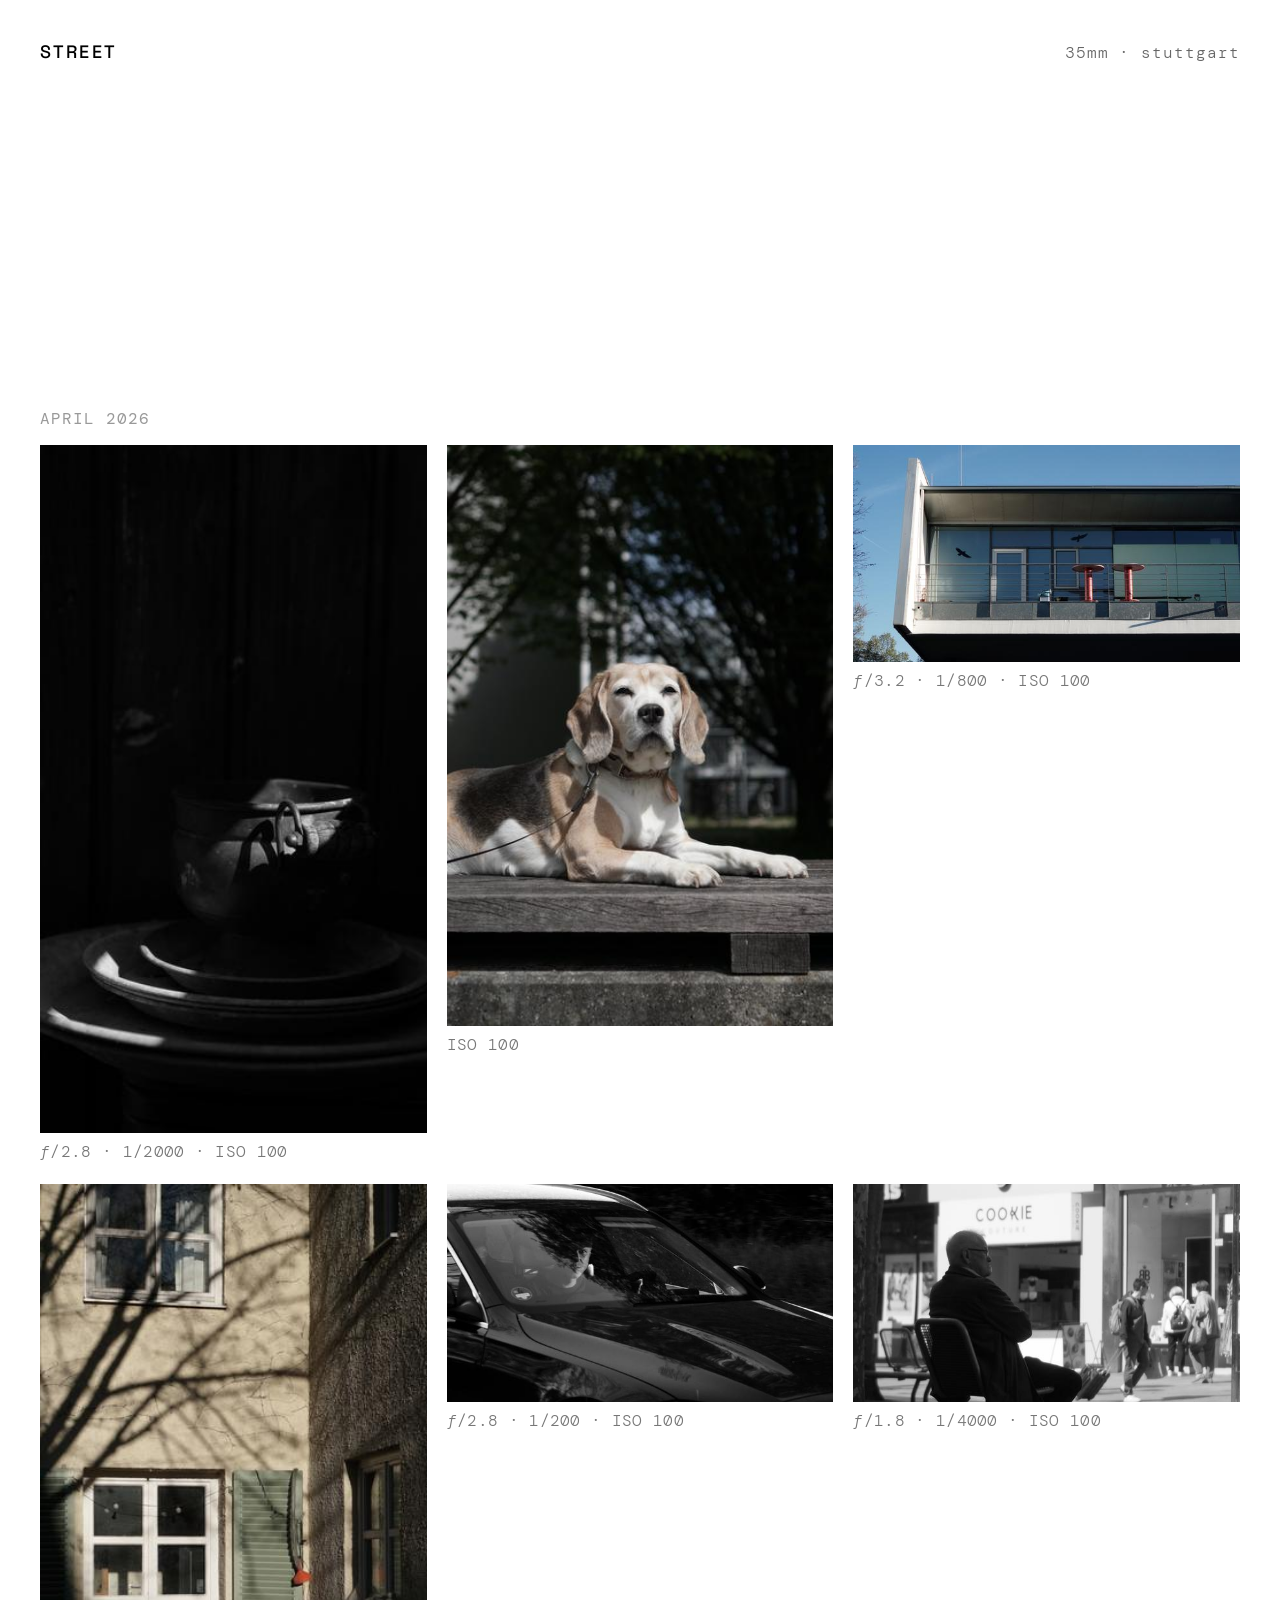
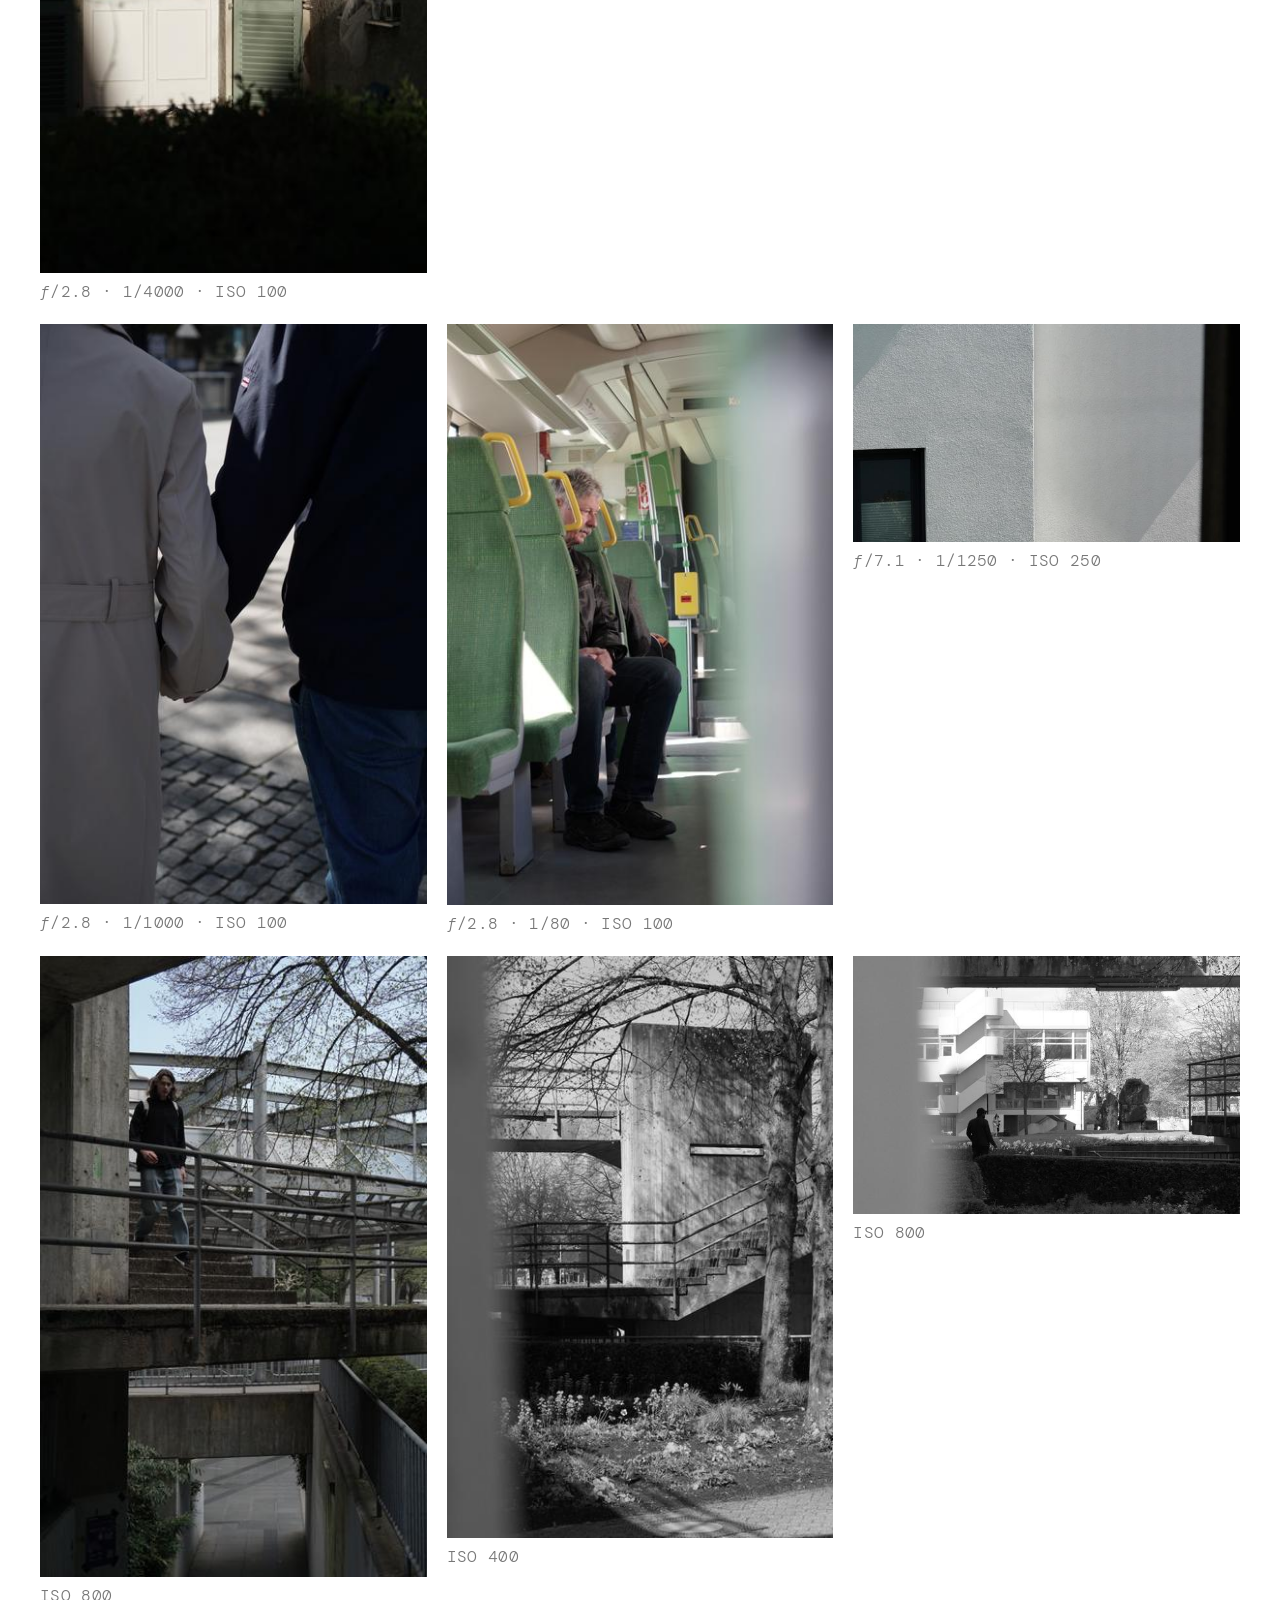
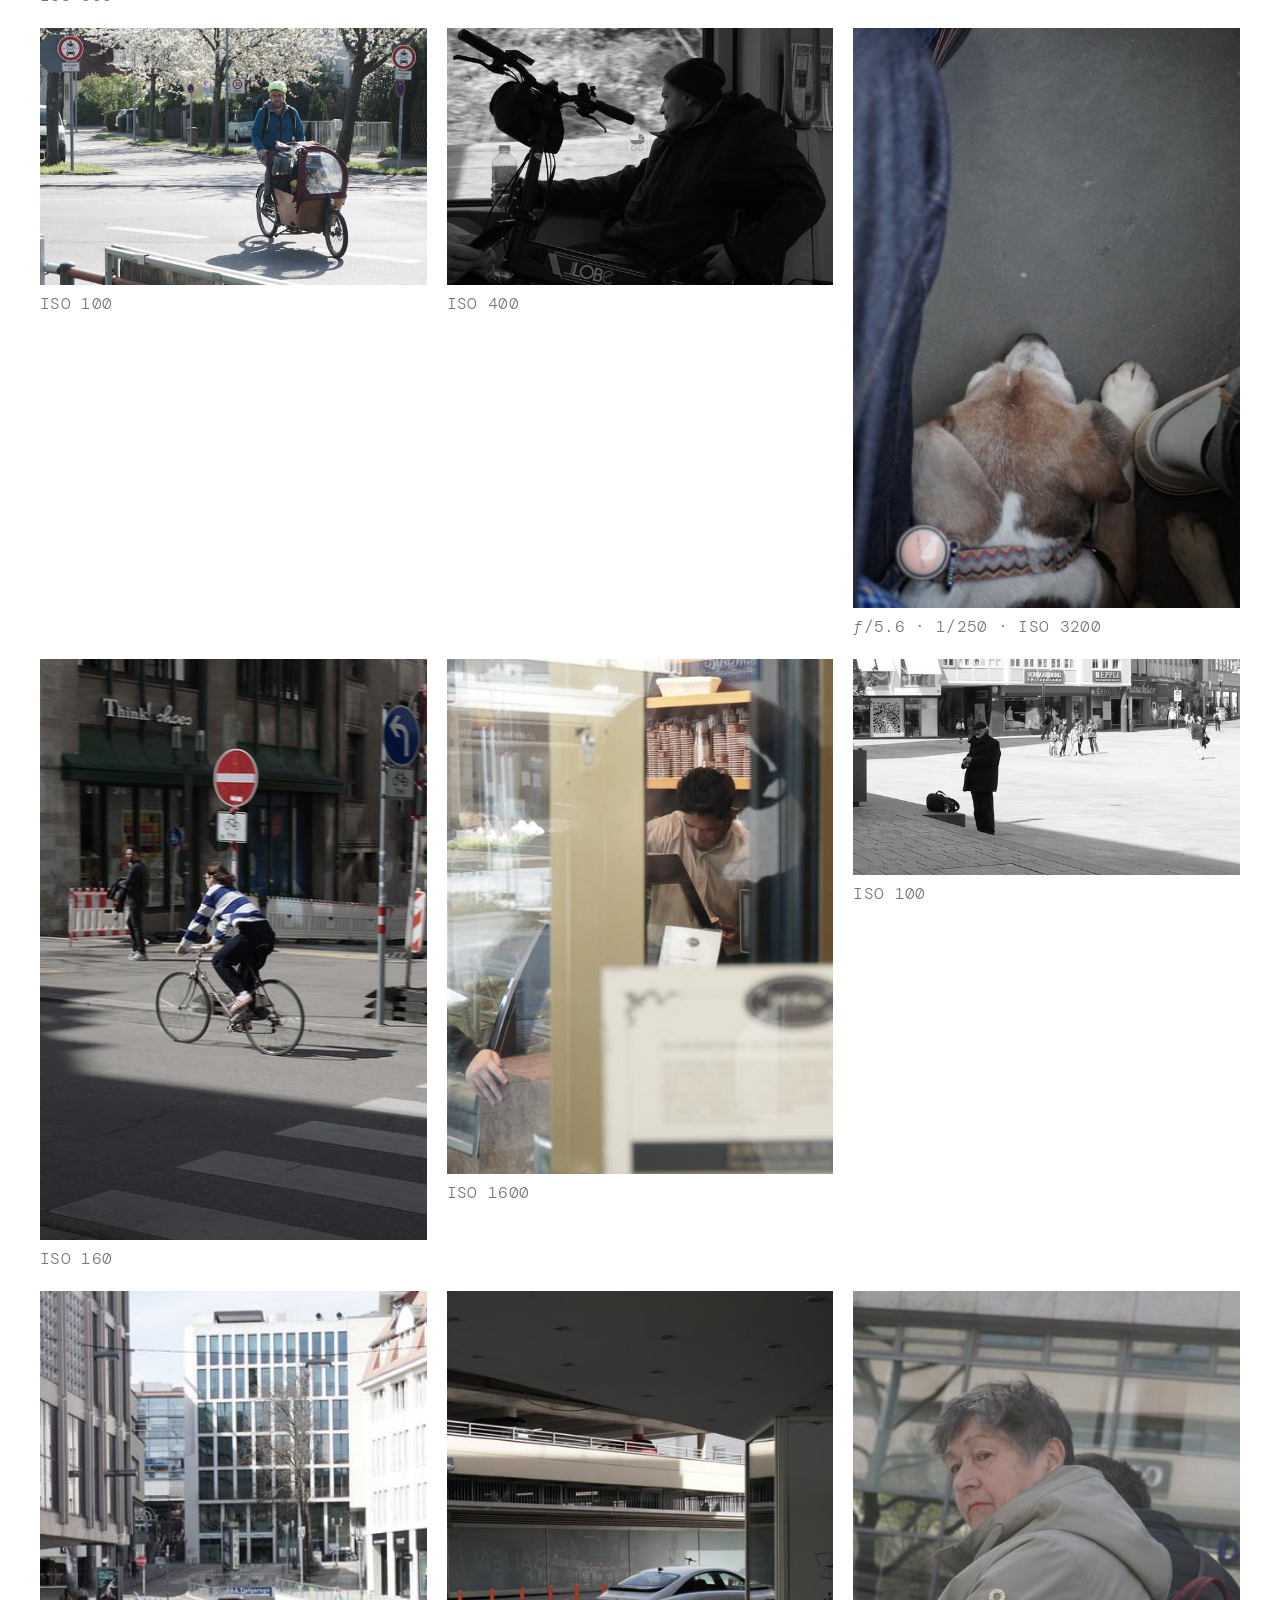
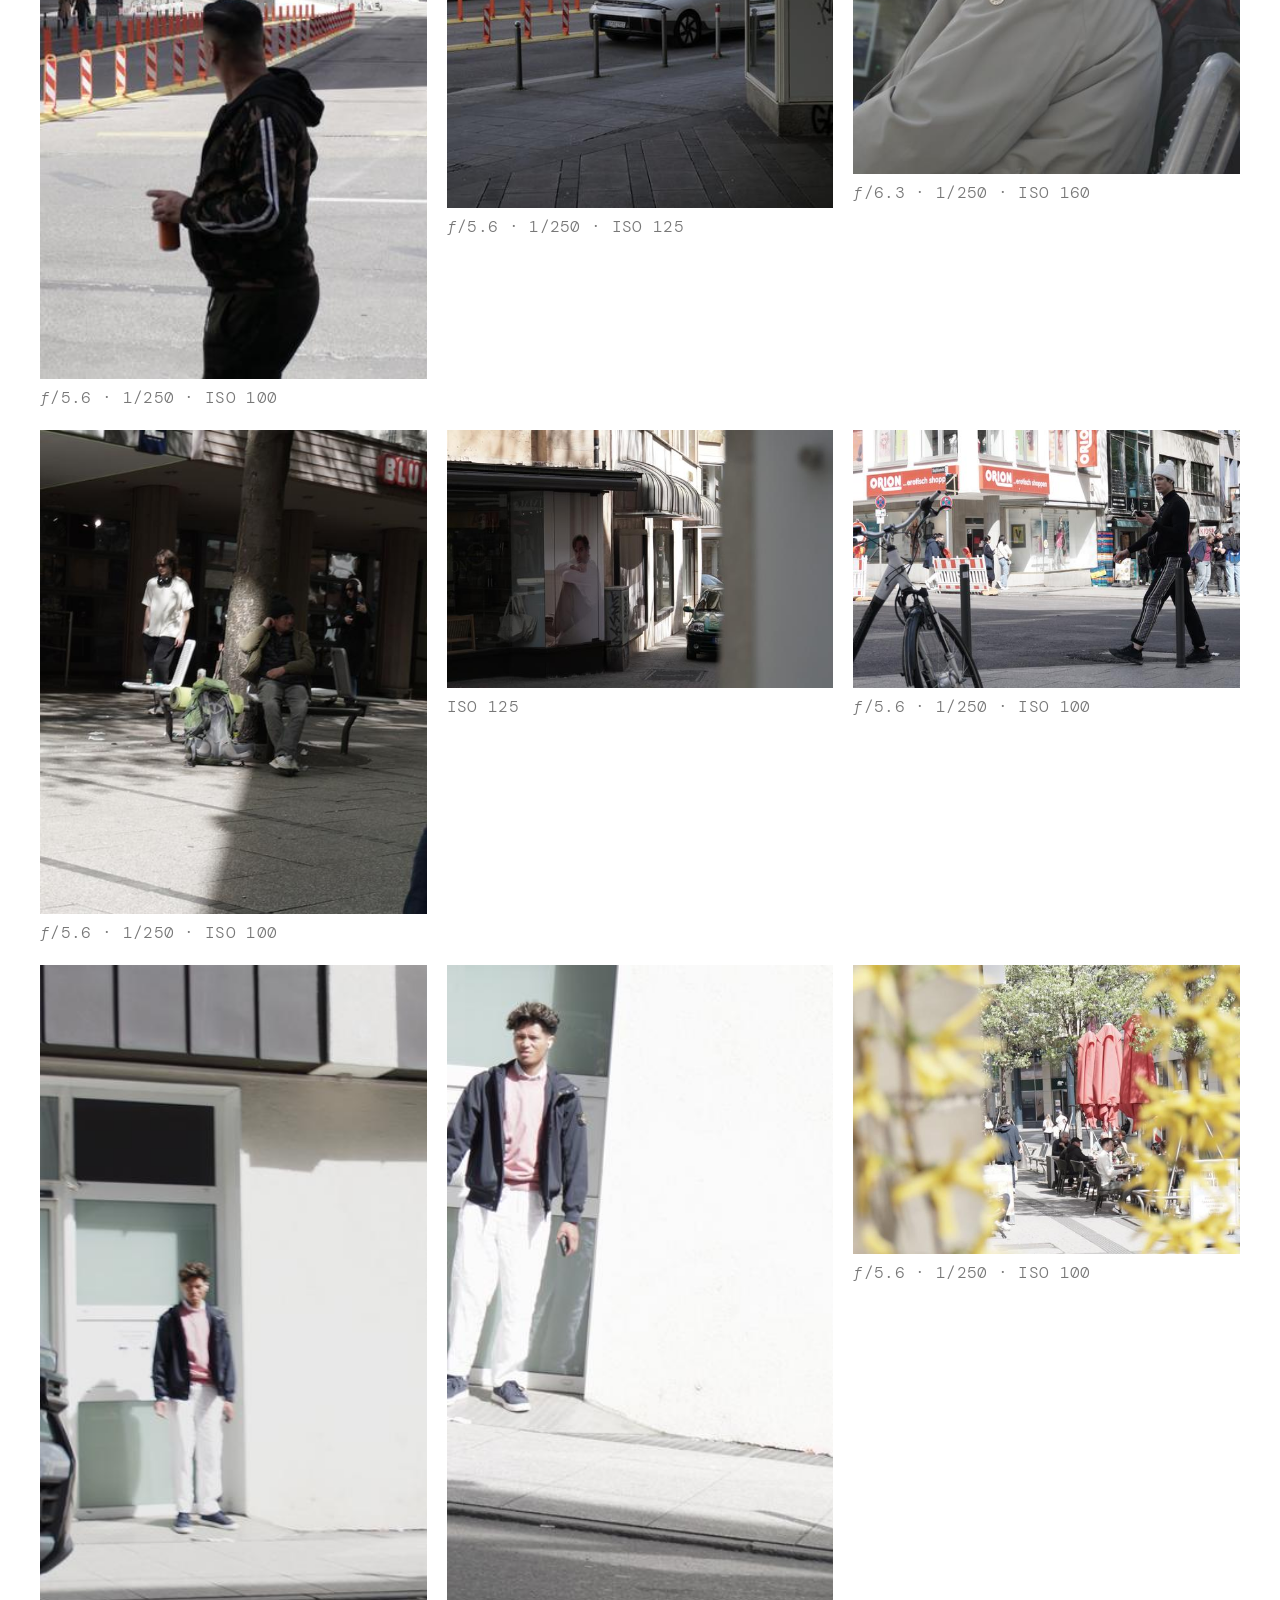
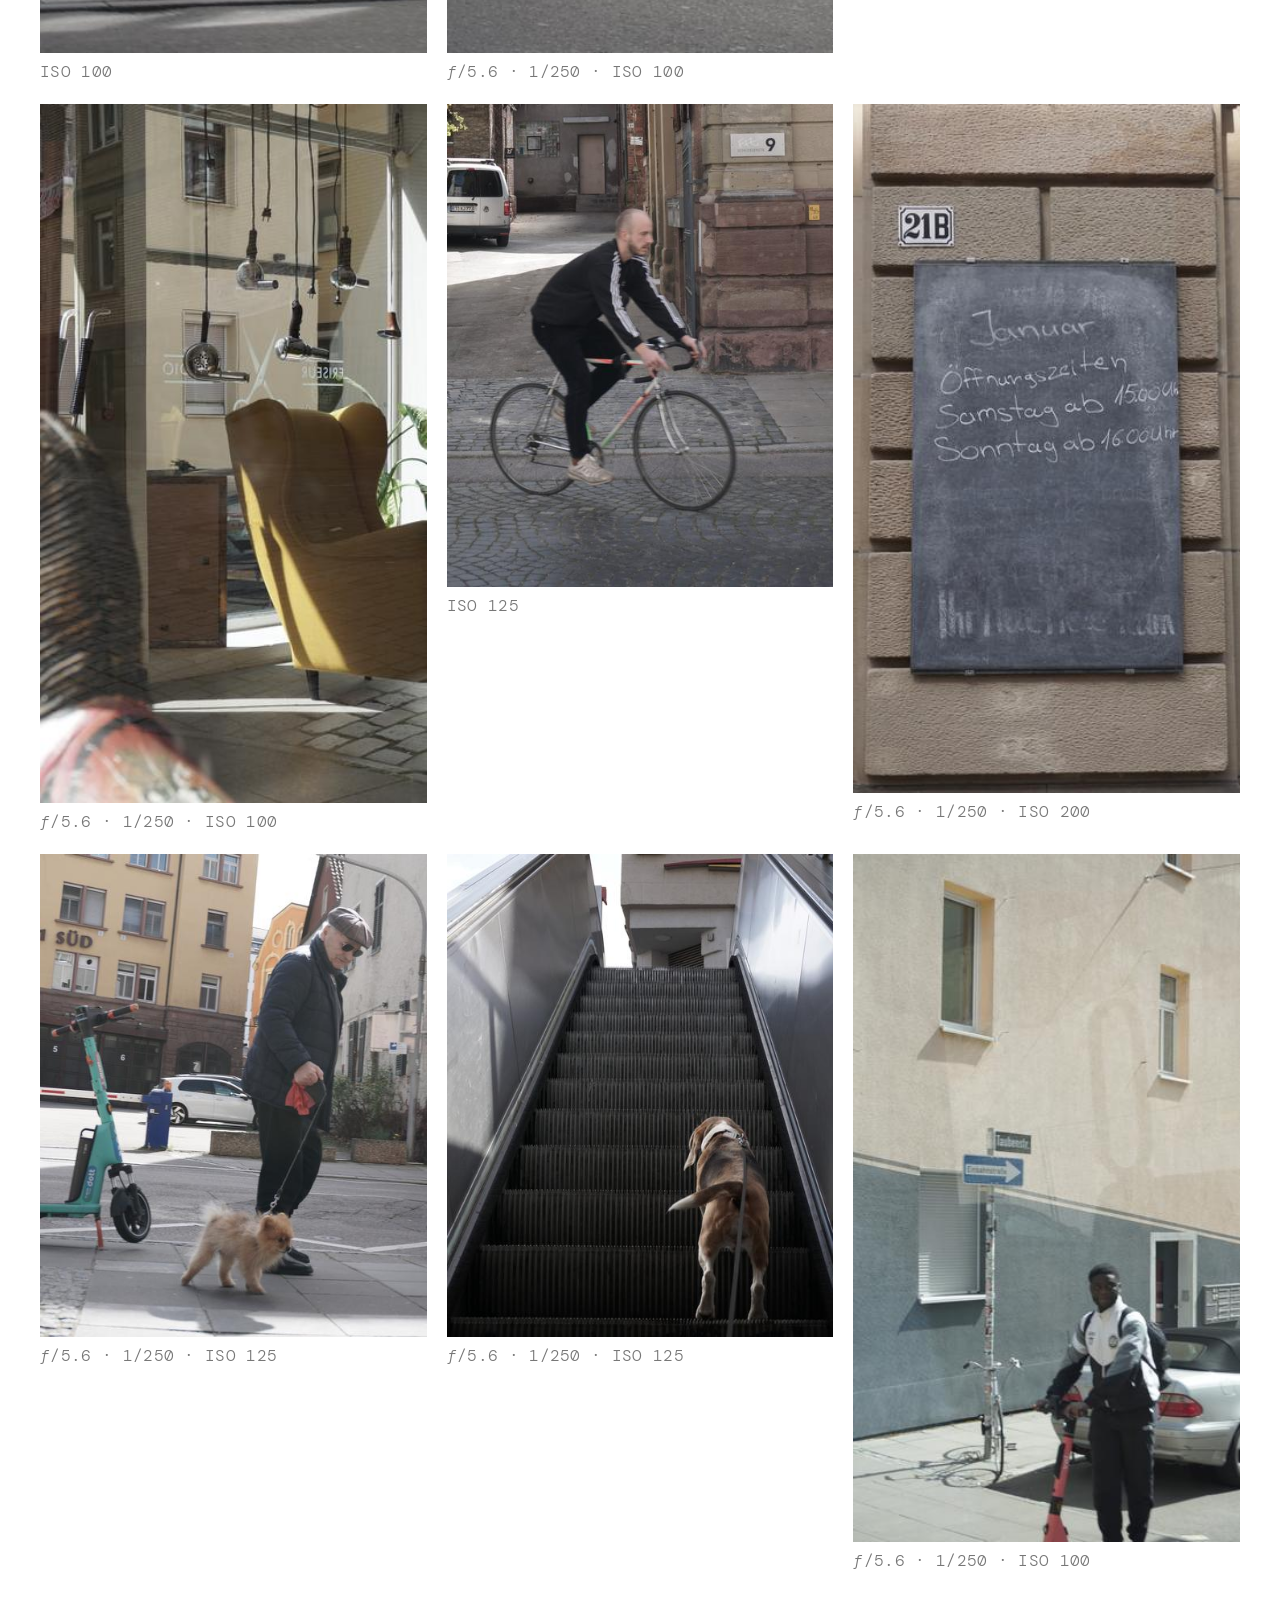
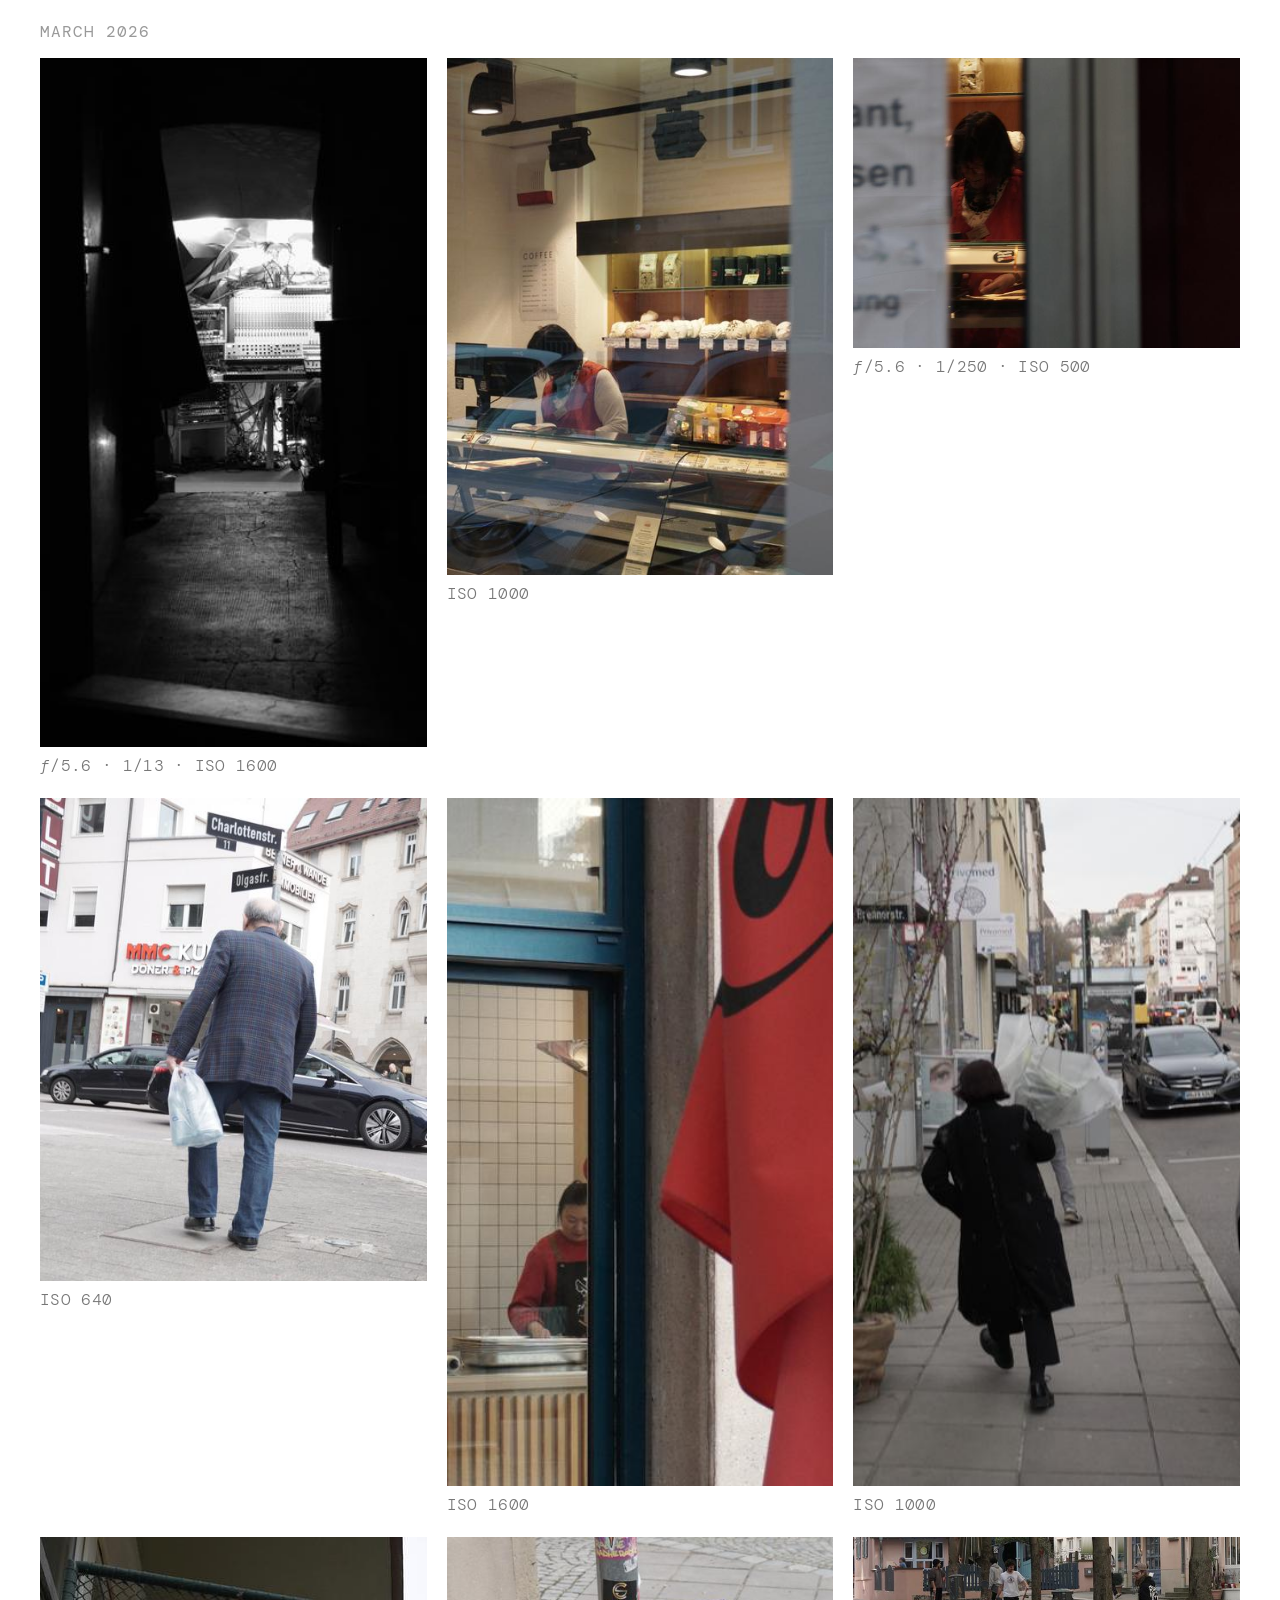
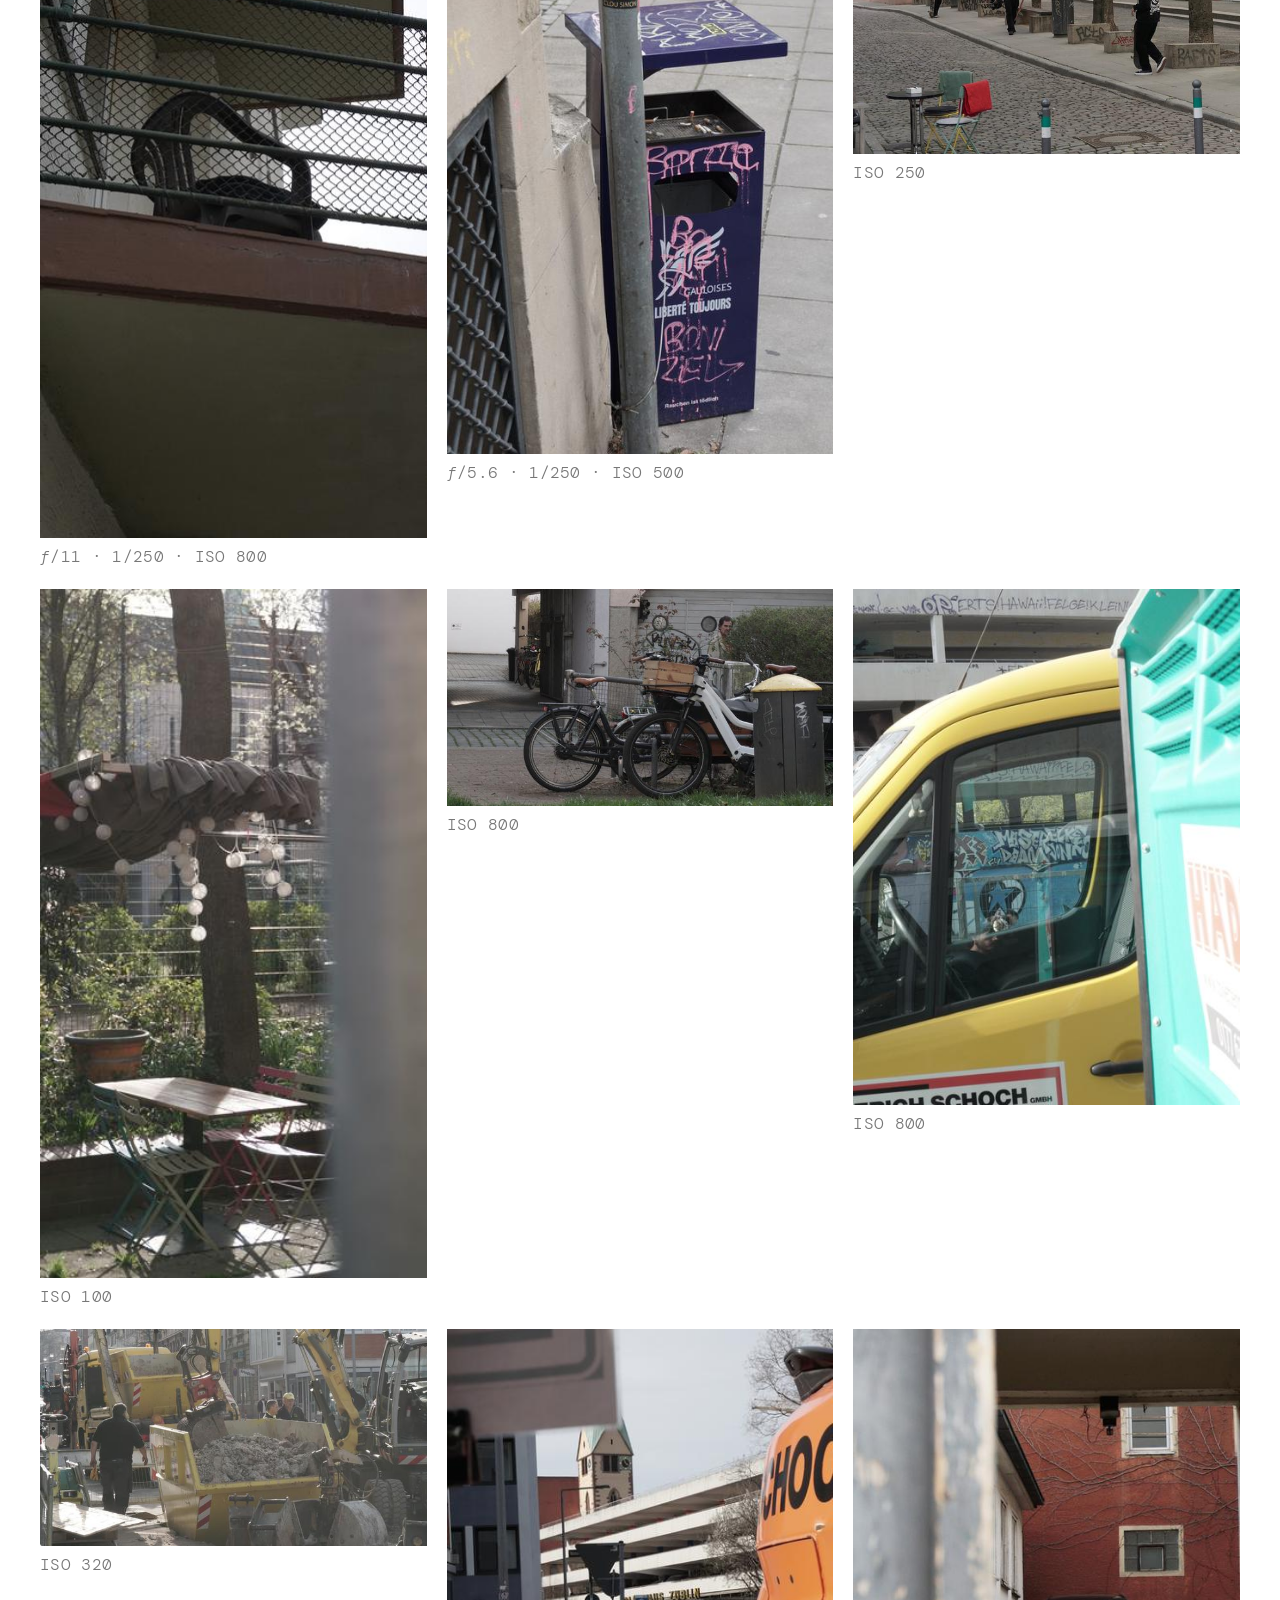
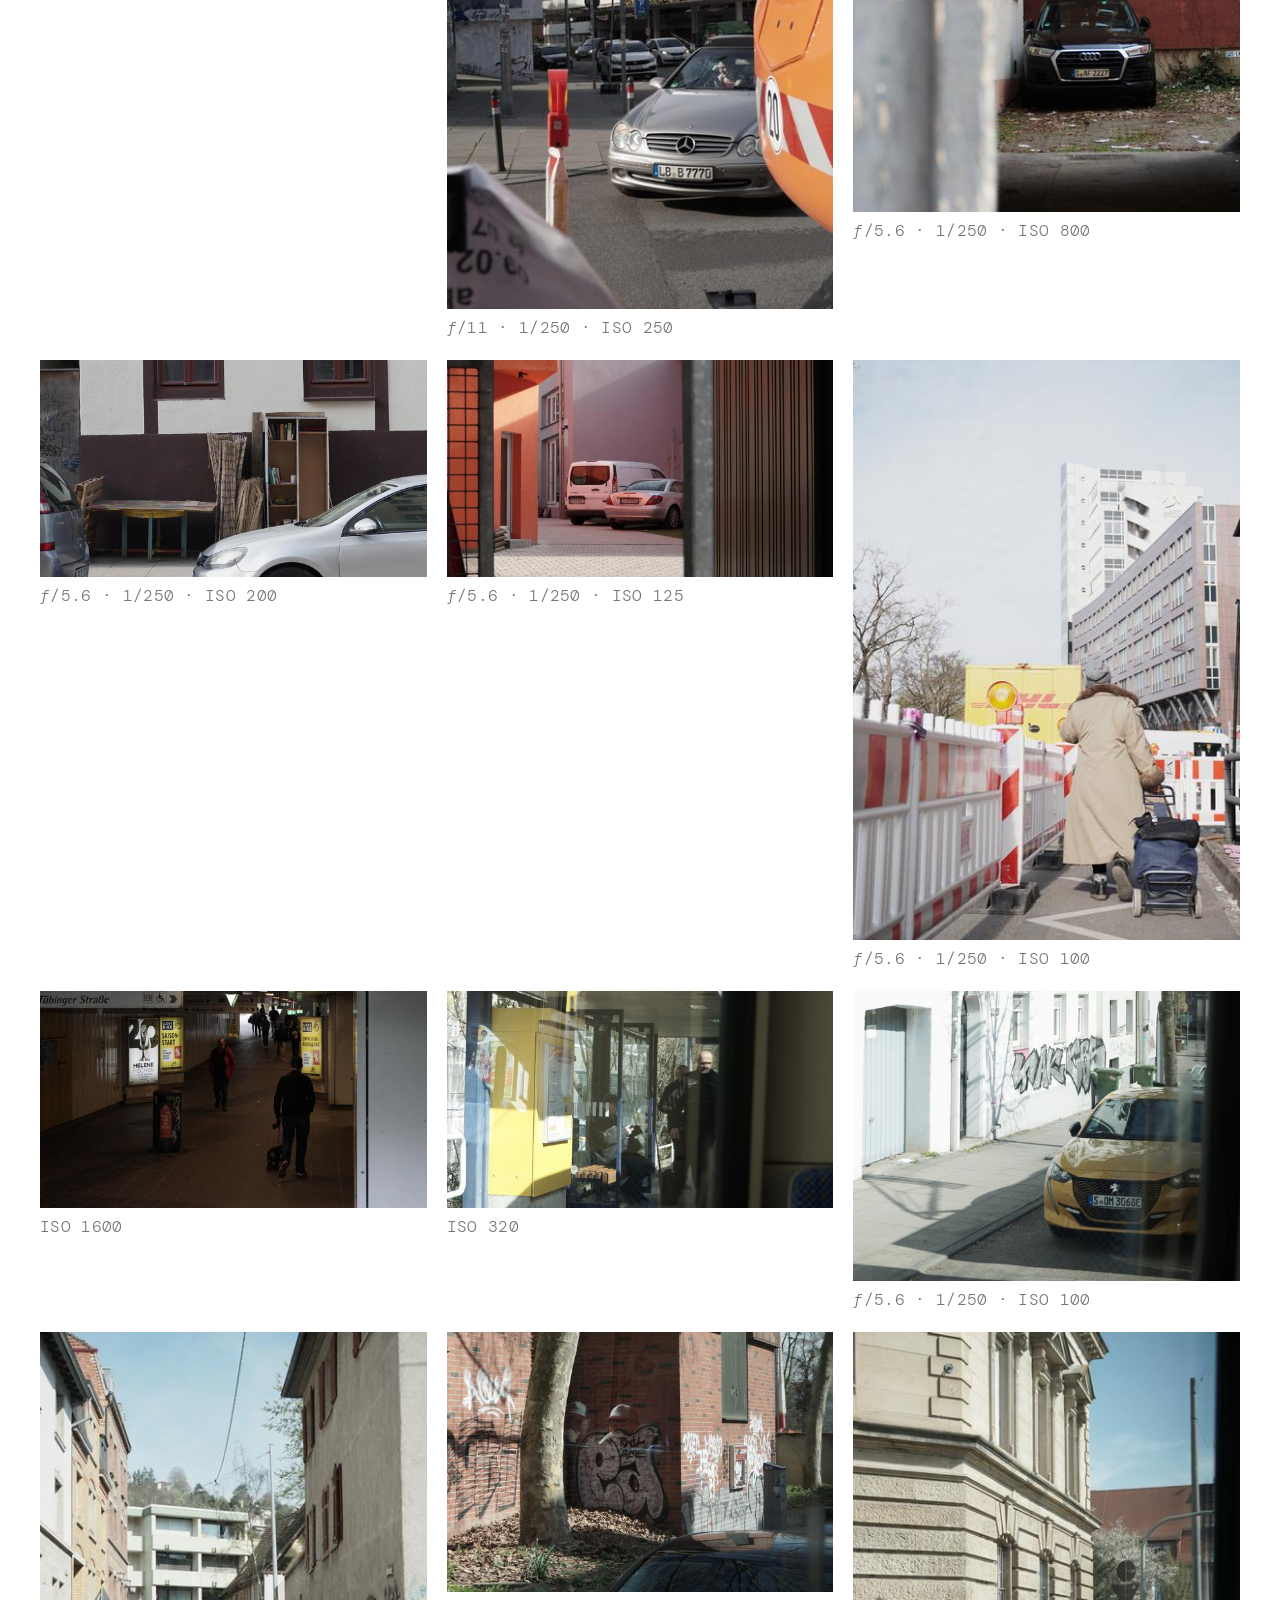
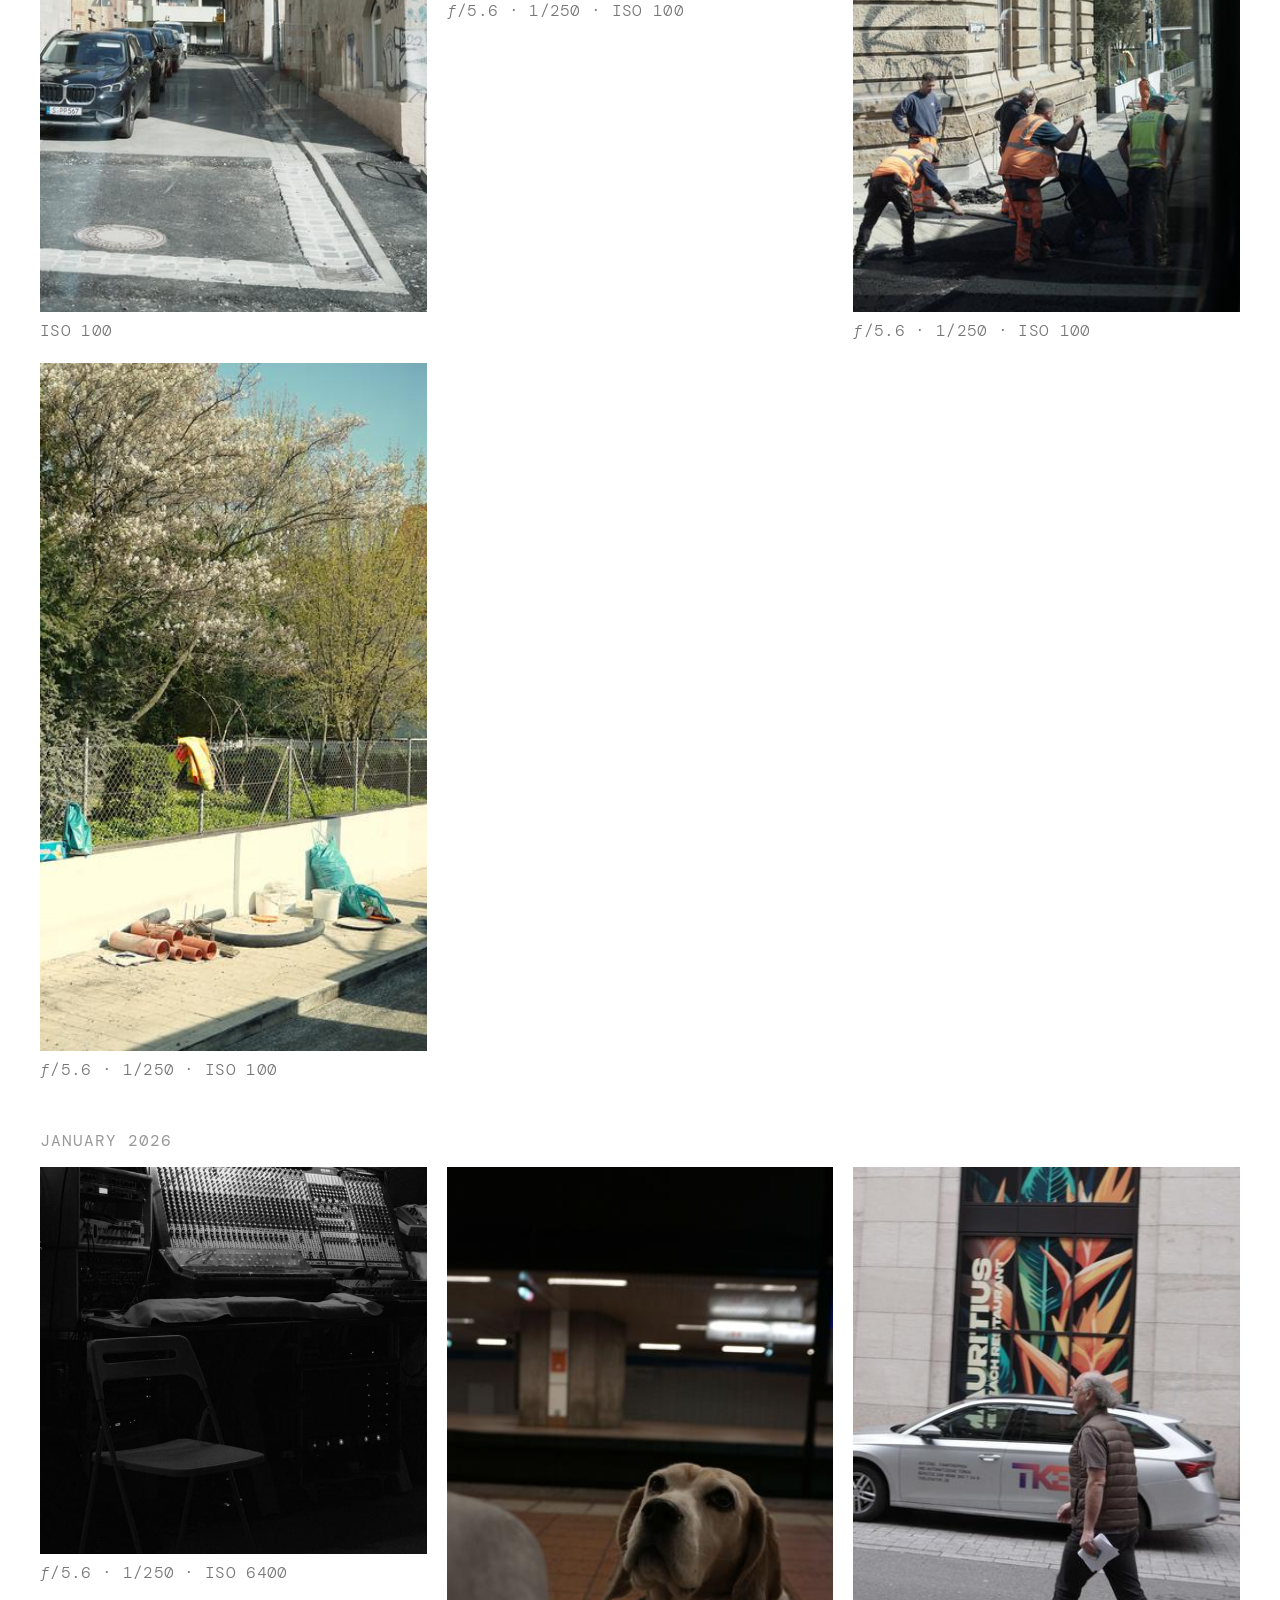
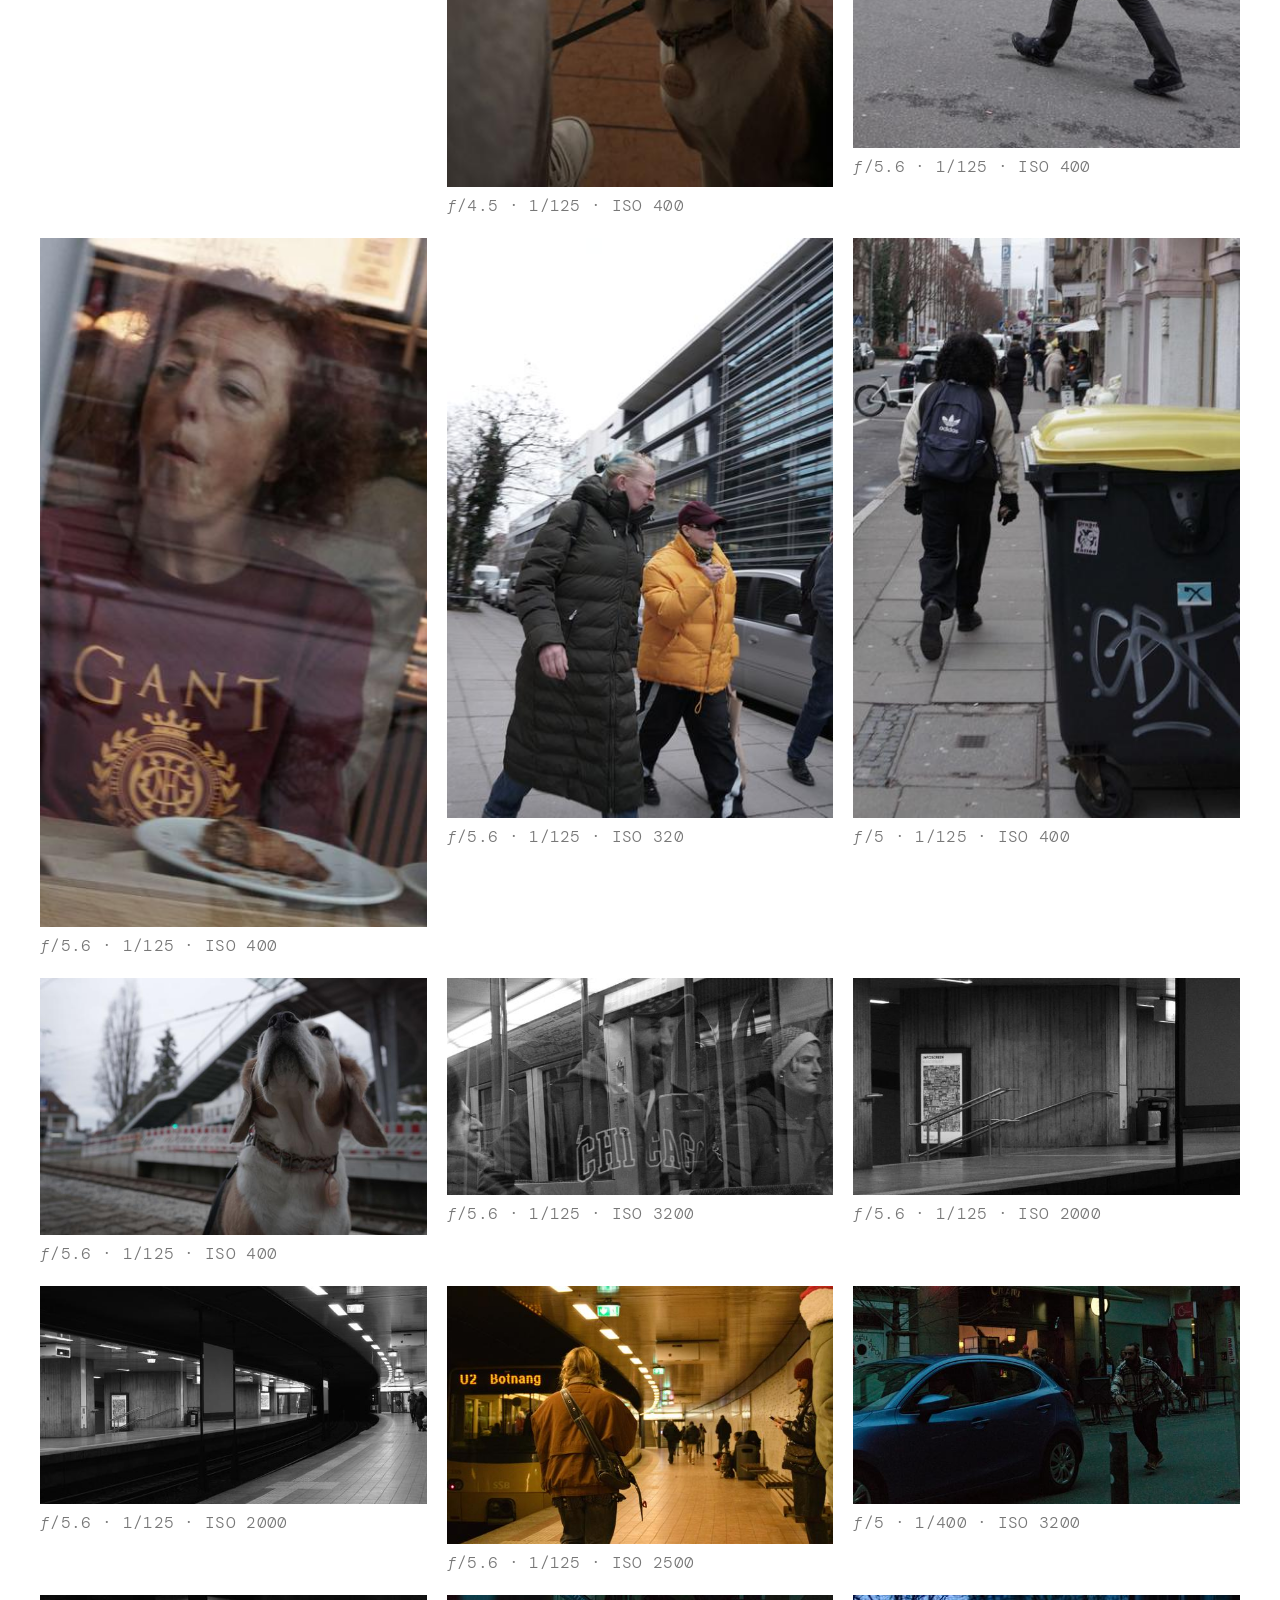
==== commit 4f1b65f9: "Update index.html" ====
--- a/index.html
+++ b/index.html
@@ -292,11 +292,11 @@
 </header>
 <div class="flow" id="flow"></div>
 <div class="stats">
-  <div class="stats-title">84 shots</div>
+  <div class="stats-title">82 shots</div>
   <div class="stats-row">
     <div class="stat-group"><div class="stat-label">Aperture</div><div class="stat-bar-row"><span class="stat-bar-label">ƒ/5.6</span><div class="stat-bar" style="width:120px;"></div><span class="stat-bar-count">37</span></div>
 <div class="stat-bar-row"><span class="stat-bar-label">ƒ/5</span><div class="stat-bar" style="width:22px;"></div><span class="stat-bar-count">7</span></div>
-<div class="stat-bar-row"><span class="stat-bar-label">ƒ/2.8</span><div class="stat-bar" style="width:19px;"></div><span class="stat-bar-count">6</span></div>
+<div class="stat-bar-row"><span class="stat-bar-label">ƒ/2.8</span><div class="stat-bar" style="width:16px;"></div><span class="stat-bar-count">5</span></div>
 <div class="stat-bar-row"><span class="stat-bar-label">ƒ/6.3</span><div class="stat-bar" style="width:8px;"></div><span class="stat-bar-count">2</span></div>
 <div class="stat-bar-row"><span class="stat-bar-label">ƒ/11</span><div class="stat-bar" style="width:8px;"></div><span class="stat-bar-count">2</span></div>
 <div class="stat-bar-row"><span class="stat-bar-label">ƒ/8</span><div class="stat-bar" style="width:8px;"></div><span class="stat-bar-count">1</span></div>
@@ -308,7 +308,7 @@
 <div class="stat-bar-row"><span class="stat-bar-label">1/125</span><div class="stat-bar" style="width:48px;"></div><span class="stat-bar-count">11</span></div>
 <div class="stat-bar-row"><span class="stat-bar-label">1/400</span><div class="stat-bar" style="width:31px;"></div><span class="stat-bar-count">7</span></div>
 <div class="stat-bar-row"><span class="stat-bar-label">1/200</span><div class="stat-bar" style="width:13px;"></div><span class="stat-bar-count">3</span></div>
-<div class="stat-bar-row"><span class="stat-bar-label">1/4000</span><div class="stat-bar" style="width:13px;"></div><span class="stat-bar-count">3</span></div>
+<div class="stat-bar-row"><span class="stat-bar-label">1/4000</span><div class="stat-bar" style="width:8px;"></div><span class="stat-bar-count">2</span></div>
 <div class="stat-bar-row"><span class="stat-bar-label">1/10</span><div class="stat-bar" style="width:8px;"></div><span class="stat-bar-count">1</span></div>
 <div class="stat-bar-row"><span class="stat-bar-label">1/160</span><div class="stat-bar" style="width:8px;"></div><span class="stat-bar-count">1</span></div>
 <div class="stat-bar-row"><span class="stat-bar-label">1/13</span><div class="stat-bar" style="width:8px;"></div><span class="stat-bar-count">1</span></div>
@@ -317,19 +317,19 @@
 <div class="stat-bar-row"><span class="stat-bar-label">1/1000</span><div class="stat-bar" style="width:8px;"></div><span class="stat-bar-count">1</span></div>
 <div class="stat-bar-row"><span class="stat-bar-label">1/800</span><div class="stat-bar" style="width:8px;"></div><span class="stat-bar-count">1</span></div>
 <div class="stat-bar-row"><span class="stat-bar-label">1/2000</span><div class="stat-bar" style="width:8px;"></div><span class="stat-bar-count">1</span></div>
-</div><div class="stat-group"><div class="stat-label">ISO</div><div class="stat-bar-row"><span class="stat-bar-label">ISO 100</span><div class="stat-bar" style="width:120px;"></div><span class="stat-bar-count">27</span></div>
-<div class="stat-bar-row"><span class="stat-bar-label">ISO 400</span><div class="stat-bar" style="width:48px;"></div><span class="stat-bar-count">11</span></div>
-<div class="stat-bar-row"><span class="stat-bar-label">ISO 3200</span><div class="stat-bar" style="width:40px;"></div><span class="stat-bar-count">9</span></div>
-<div class="stat-bar-row"><span class="stat-bar-label">ISO 125</span><div class="stat-bar" style="width:26px;"></div><span class="stat-bar-count">6</span></div>
-<div class="stat-bar-row"><span class="stat-bar-label">ISO 800</span><div class="stat-bar" style="width:26px;"></div><span class="stat-bar-count">6</span></div>
-<div class="stat-bar-row"><span class="stat-bar-label">ISO 1600</span><div class="stat-bar" style="width:22px;"></div><span class="stat-bar-count">5</span></div>
-<div class="stat-bar-row"><span class="stat-bar-label">ISO 250</span><div class="stat-bar" style="width:17px;"></div><span class="stat-bar-count">4</span></div>
-<div class="stat-bar-row"><span class="stat-bar-label">ISO 320</span><div class="stat-bar" style="width:13px;"></div><span class="stat-bar-count">3</span></div>
-<div class="stat-bar-row"><span class="stat-bar-label">ISO 2000</span><div class="stat-bar" style="width:8px;"></div><span class="stat-bar-count">2</span></div>
-<div class="stat-bar-row"><span class="stat-bar-label">ISO 200</span><div class="stat-bar" style="width:8px;"></div><span class="stat-bar-count">2</span></div>
-<div class="stat-bar-row"><span class="stat-bar-label">ISO 500</span><div class="stat-bar" style="width:8px;"></div><span class="stat-bar-count">2</span></div>
-<div class="stat-bar-row"><span class="stat-bar-label">ISO 1000</span><div class="stat-bar" style="width:8px;"></div><span class="stat-bar-count">2</span></div>
-<div class="stat-bar-row"><span class="stat-bar-label">ISO 160</span><div class="stat-bar" style="width:8px;"></div><span class="stat-bar-count">2</span></div>
+</div><div class="stat-group"><div class="stat-label">ISO</div><div class="stat-bar-row"><span class="stat-bar-label">ISO 100</span><div class="stat-bar" style="width:120px;"></div><span class="stat-bar-count">25</span></div>
+<div class="stat-bar-row"><span class="stat-bar-label">ISO 400</span><div class="stat-bar" style="width:52px;"></div><span class="stat-bar-count">11</span></div>
+<div class="stat-bar-row"><span class="stat-bar-label">ISO 3200</span><div class="stat-bar" style="width:43px;"></div><span class="stat-bar-count">9</span></div>
+<div class="stat-bar-row"><span class="stat-bar-label">ISO 125</span><div class="stat-bar" style="width:28px;"></div><span class="stat-bar-count">6</span></div>
+<div class="stat-bar-row"><span class="stat-bar-label">ISO 800</span><div class="stat-bar" style="width:28px;"></div><span class="stat-bar-count">6</span></div>
+<div class="stat-bar-row"><span class="stat-bar-label">ISO 1600</span><div class="stat-bar" style="width:24px;"></div><span class="stat-bar-count">5</span></div>
+<div class="stat-bar-row"><span class="stat-bar-label">ISO 250</span><div class="stat-bar" style="width:19px;"></div><span class="stat-bar-count">4</span></div>
+<div class="stat-bar-row"><span class="stat-bar-label">ISO 320</span><div class="stat-bar" style="width:14px;"></div><span class="stat-bar-count">3</span></div>
+<div class="stat-bar-row"><span class="stat-bar-label">ISO 2000</span><div class="stat-bar" style="width:9px;"></div><span class="stat-bar-count">2</span></div>
+<div class="stat-bar-row"><span class="stat-bar-label">ISO 200</span><div class="stat-bar" style="width:9px;"></div><span class="stat-bar-count">2</span></div>
+<div class="stat-bar-row"><span class="stat-bar-label">ISO 500</span><div class="stat-bar" style="width:9px;"></div><span class="stat-bar-count">2</span></div>
+<div class="stat-bar-row"><span class="stat-bar-label">ISO 1000</span><div class="stat-bar" style="width:9px;"></div><span class="stat-bar-count">2</span></div>
+<div class="stat-bar-row"><span class="stat-bar-label">ISO 160</span><div class="stat-bar" style="width:9px;"></div><span class="stat-bar-count">2</span></div>
 <div class="stat-bar-row"><span class="stat-bar-label">ISO 2500</span><div class="stat-bar" style="width:8px;"></div><span class="stat-bar-count">1</span></div>
 <div class="stat-bar-row"><span class="stat-bar-label">ISO 6400</span><div class="stat-bar" style="width:8px;"></div><span class="stat-bar-count">1</span></div>
 <div class="stat-bar-row"><span class="stat-bar-label">ISO 640</span><div class="stat-bar" style="width:8px;"></div><span class="stat-bar-count">1</span></div>
@@ -350,20 +350,6 @@
     "thumb": "photos/thumb/DSC04526-crop-edit.jpg",
     "full": "photos/full/DSC04526-crop-edit.jpg",
     "meta": "ƒ/2.8 · 1/2000 · ISO 100",
-    "date_group": "April 2026"
-  },
-  {
-    "id": "73-4507",
-    "thumb": "photos/thumb/DSC04507.jpg",
-    "full": "photos/full/DSC04507.jpg",
-    "meta": "ƒ/2.8 · 1/4000 · ISO 100",
-    "date_group": "April 2026"
-  },
-  {
-    "id": "91-4492",
-    "thumb": "photos/thumb/DSC04492-crop.jpg",
-    "full": "photos/full/DSC04492-crop.jpg",
-    "meta": "ISO 100",
     "date_group": "April 2026"
   },
   {
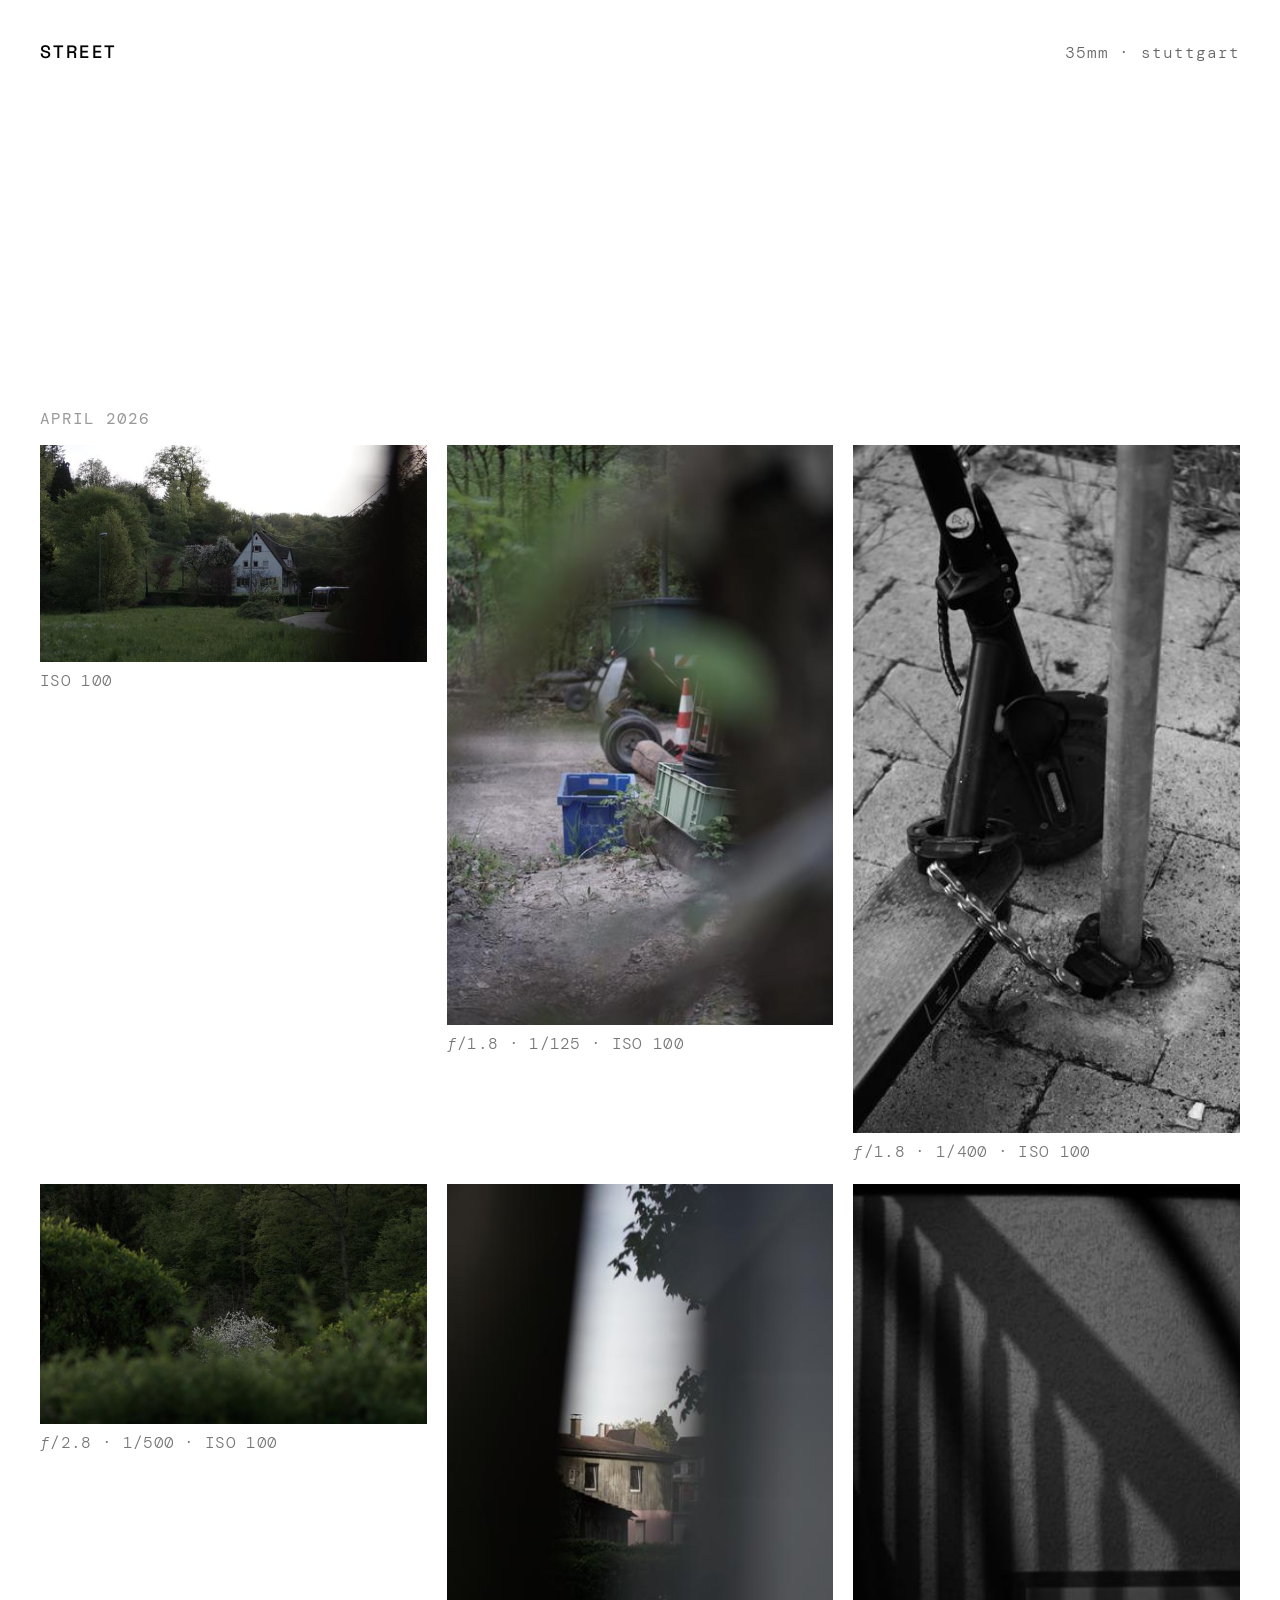
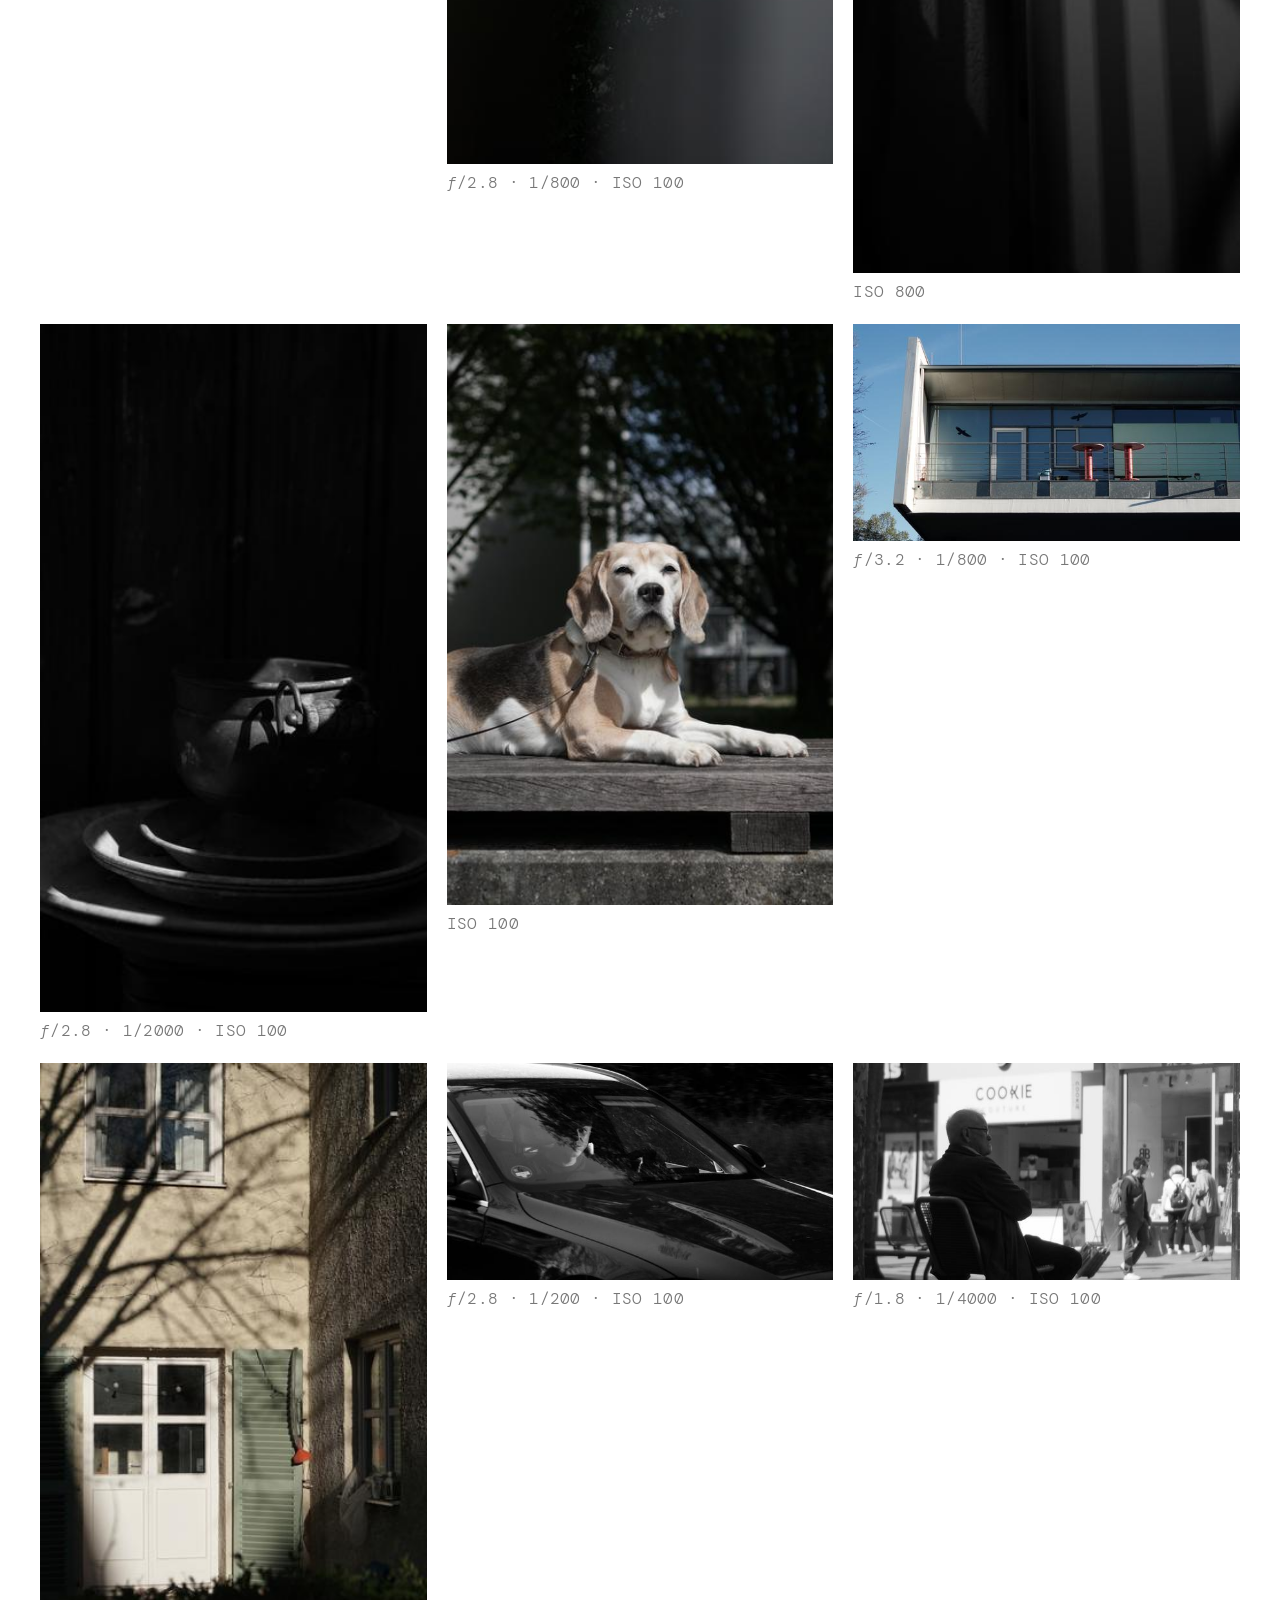
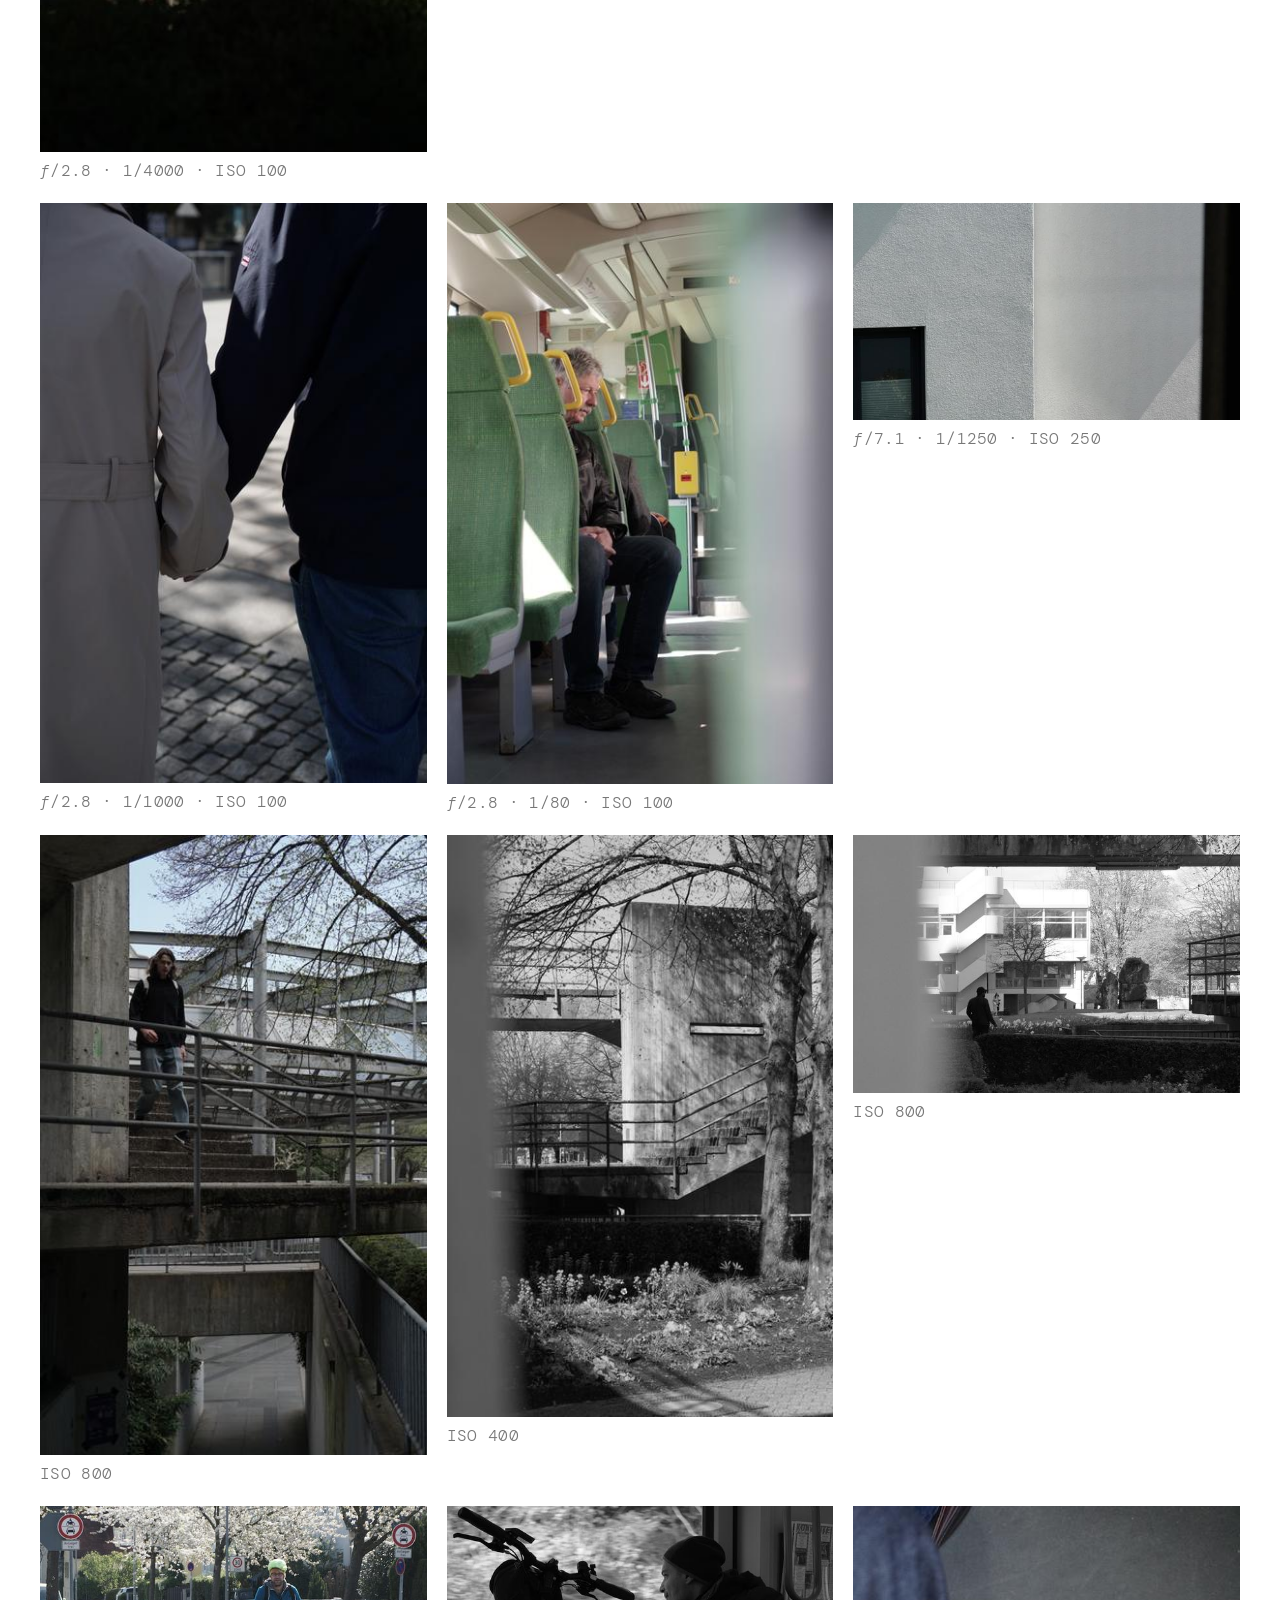
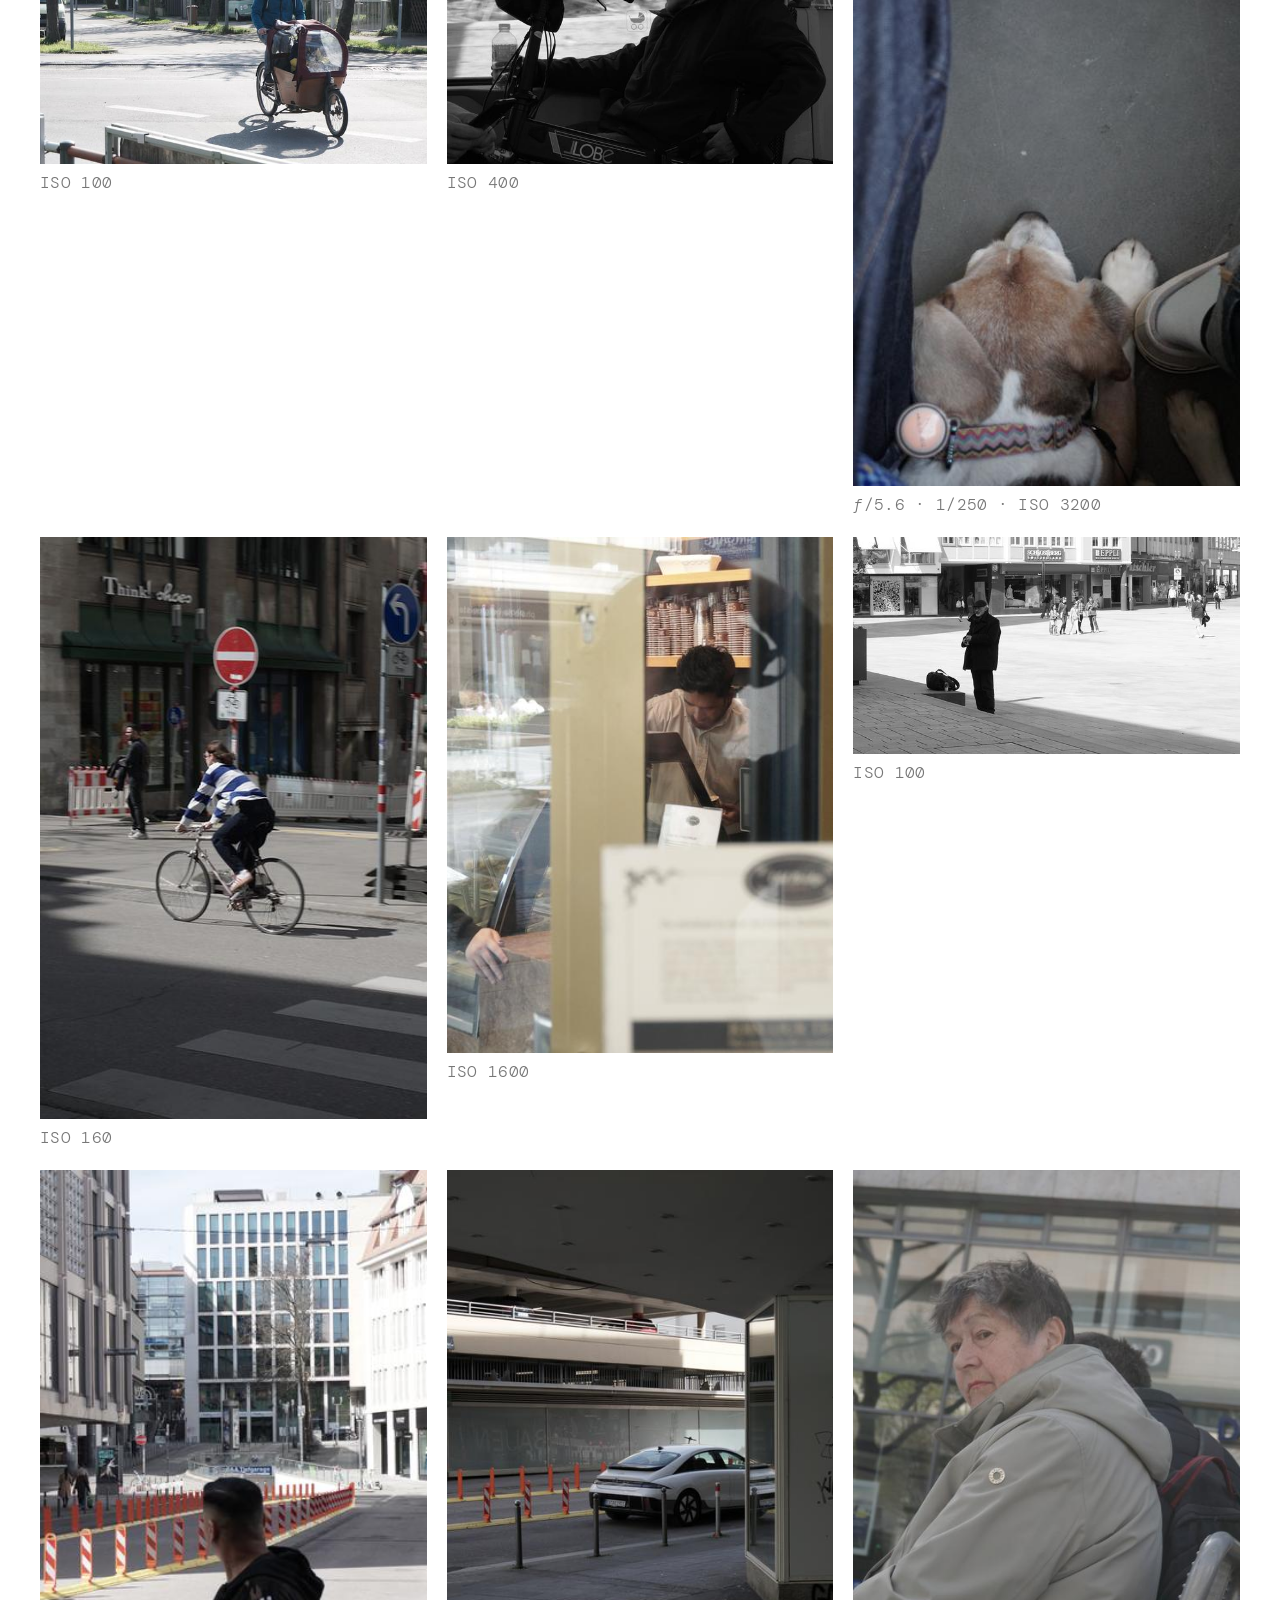
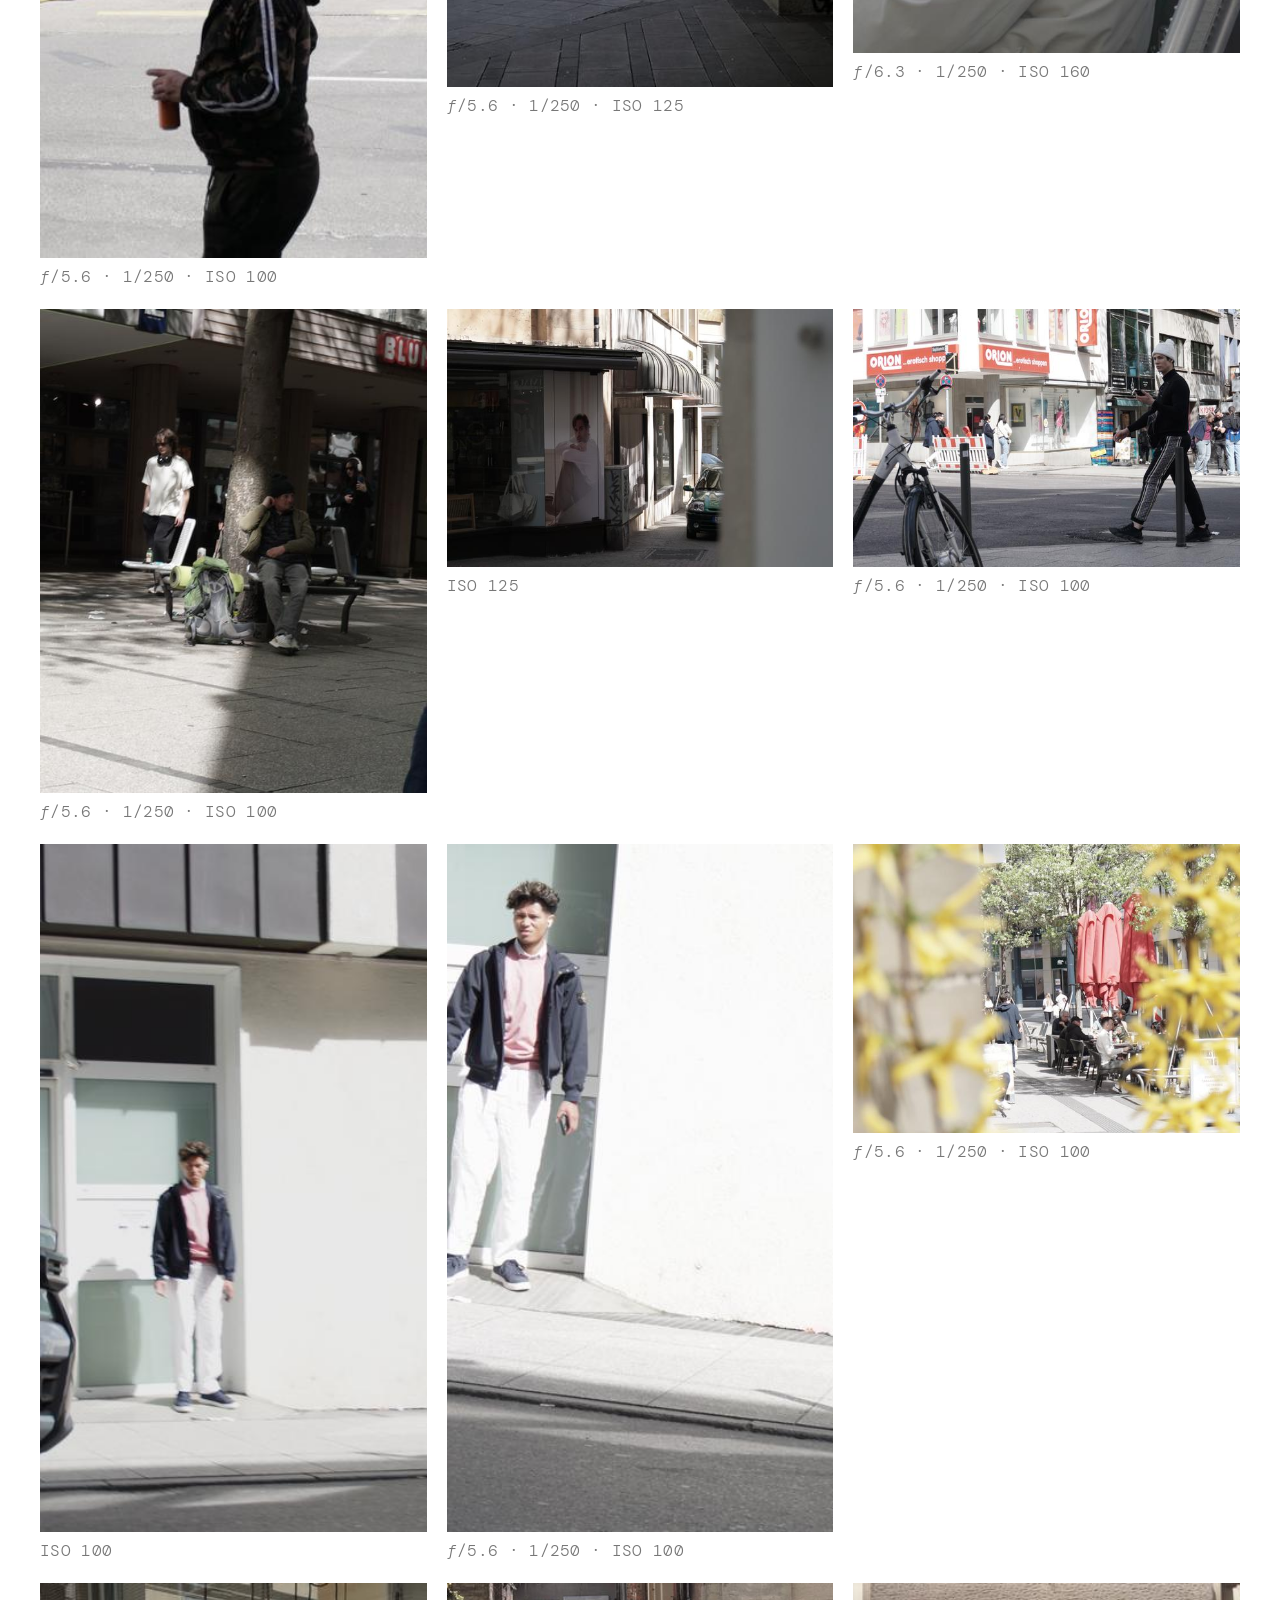
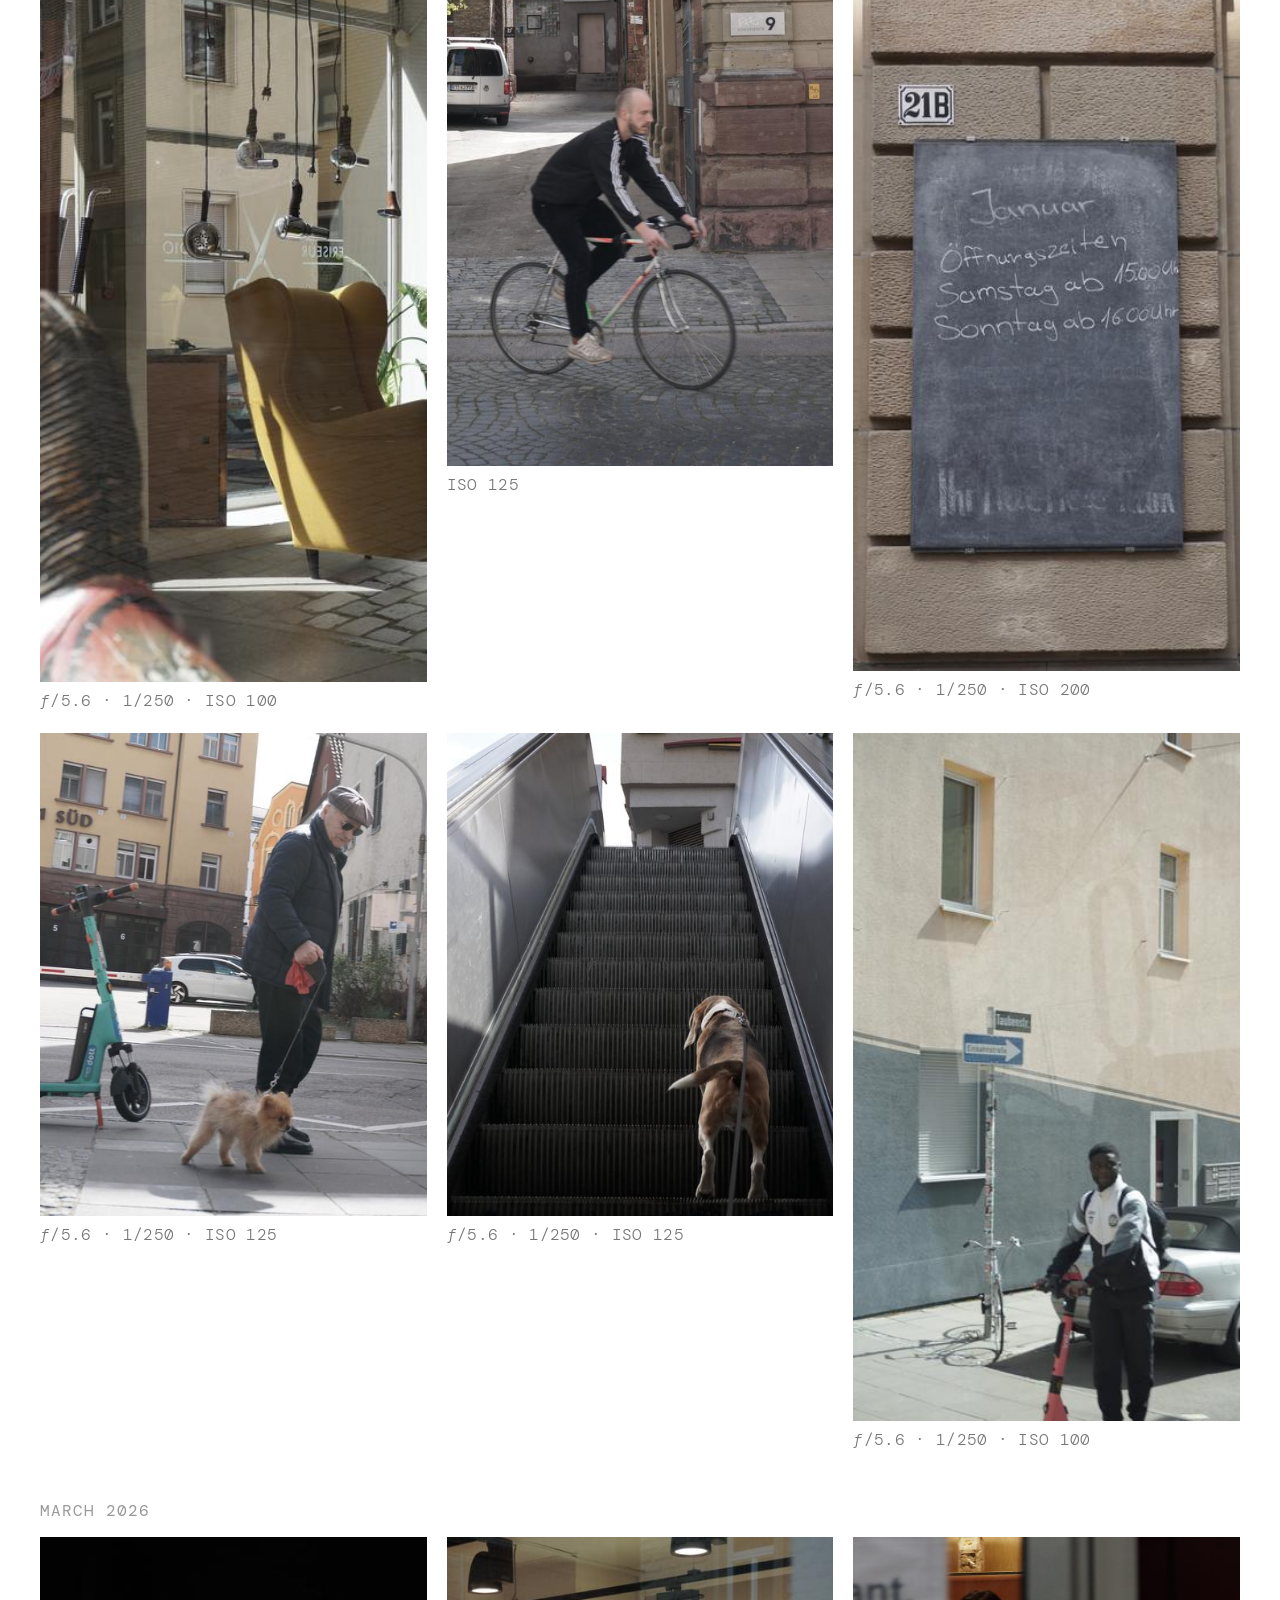
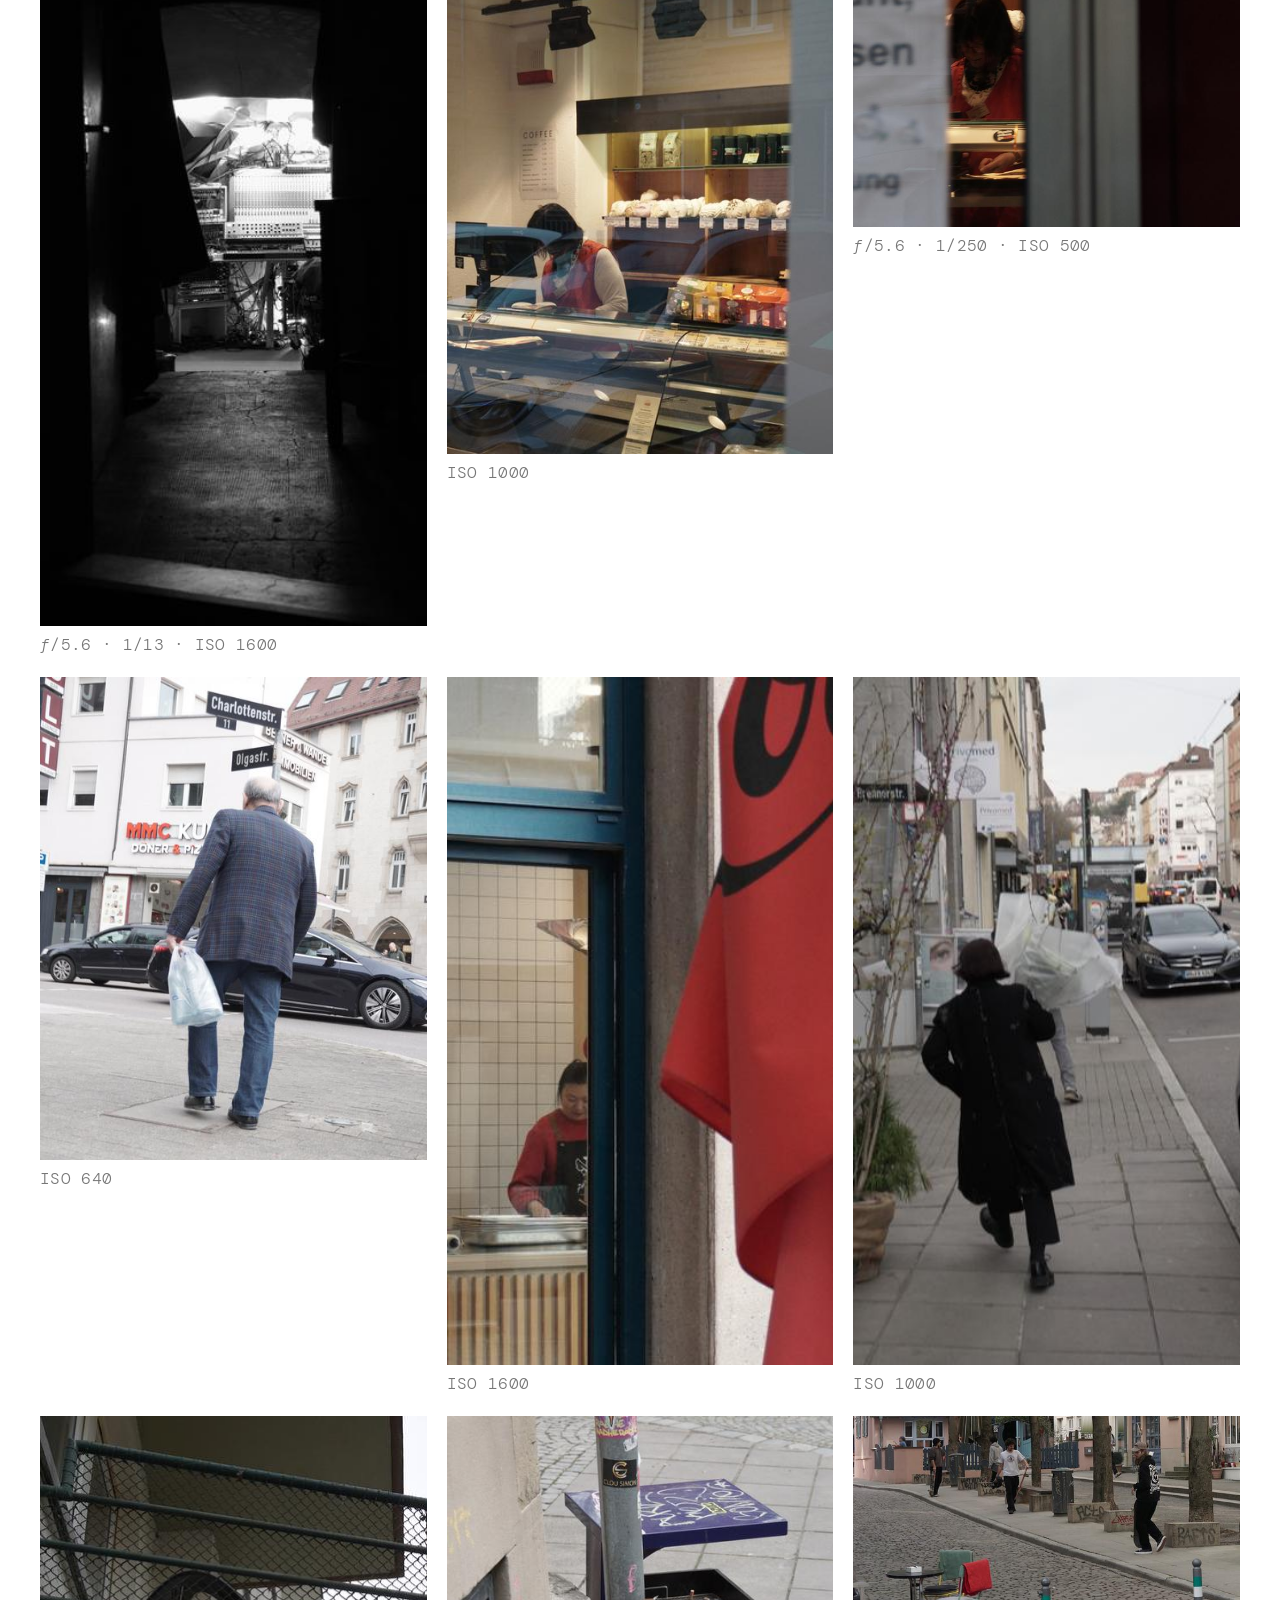
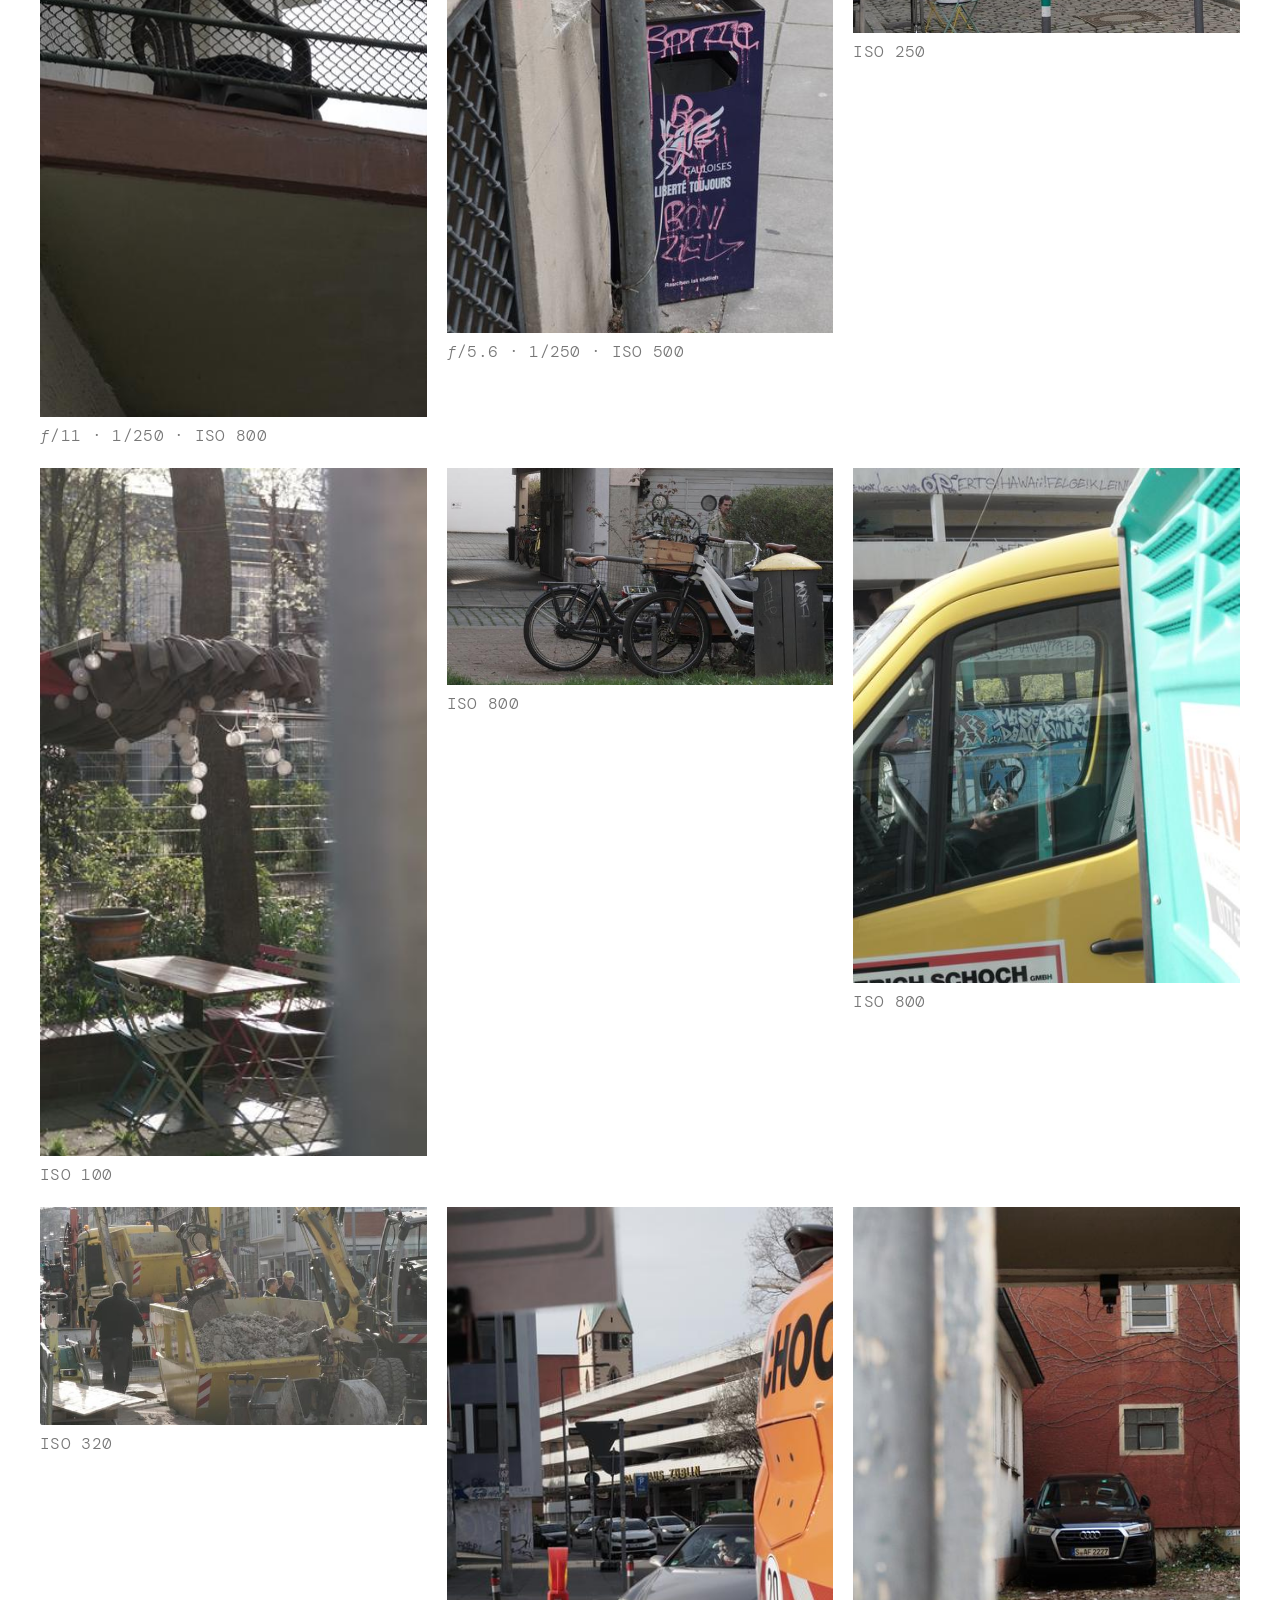
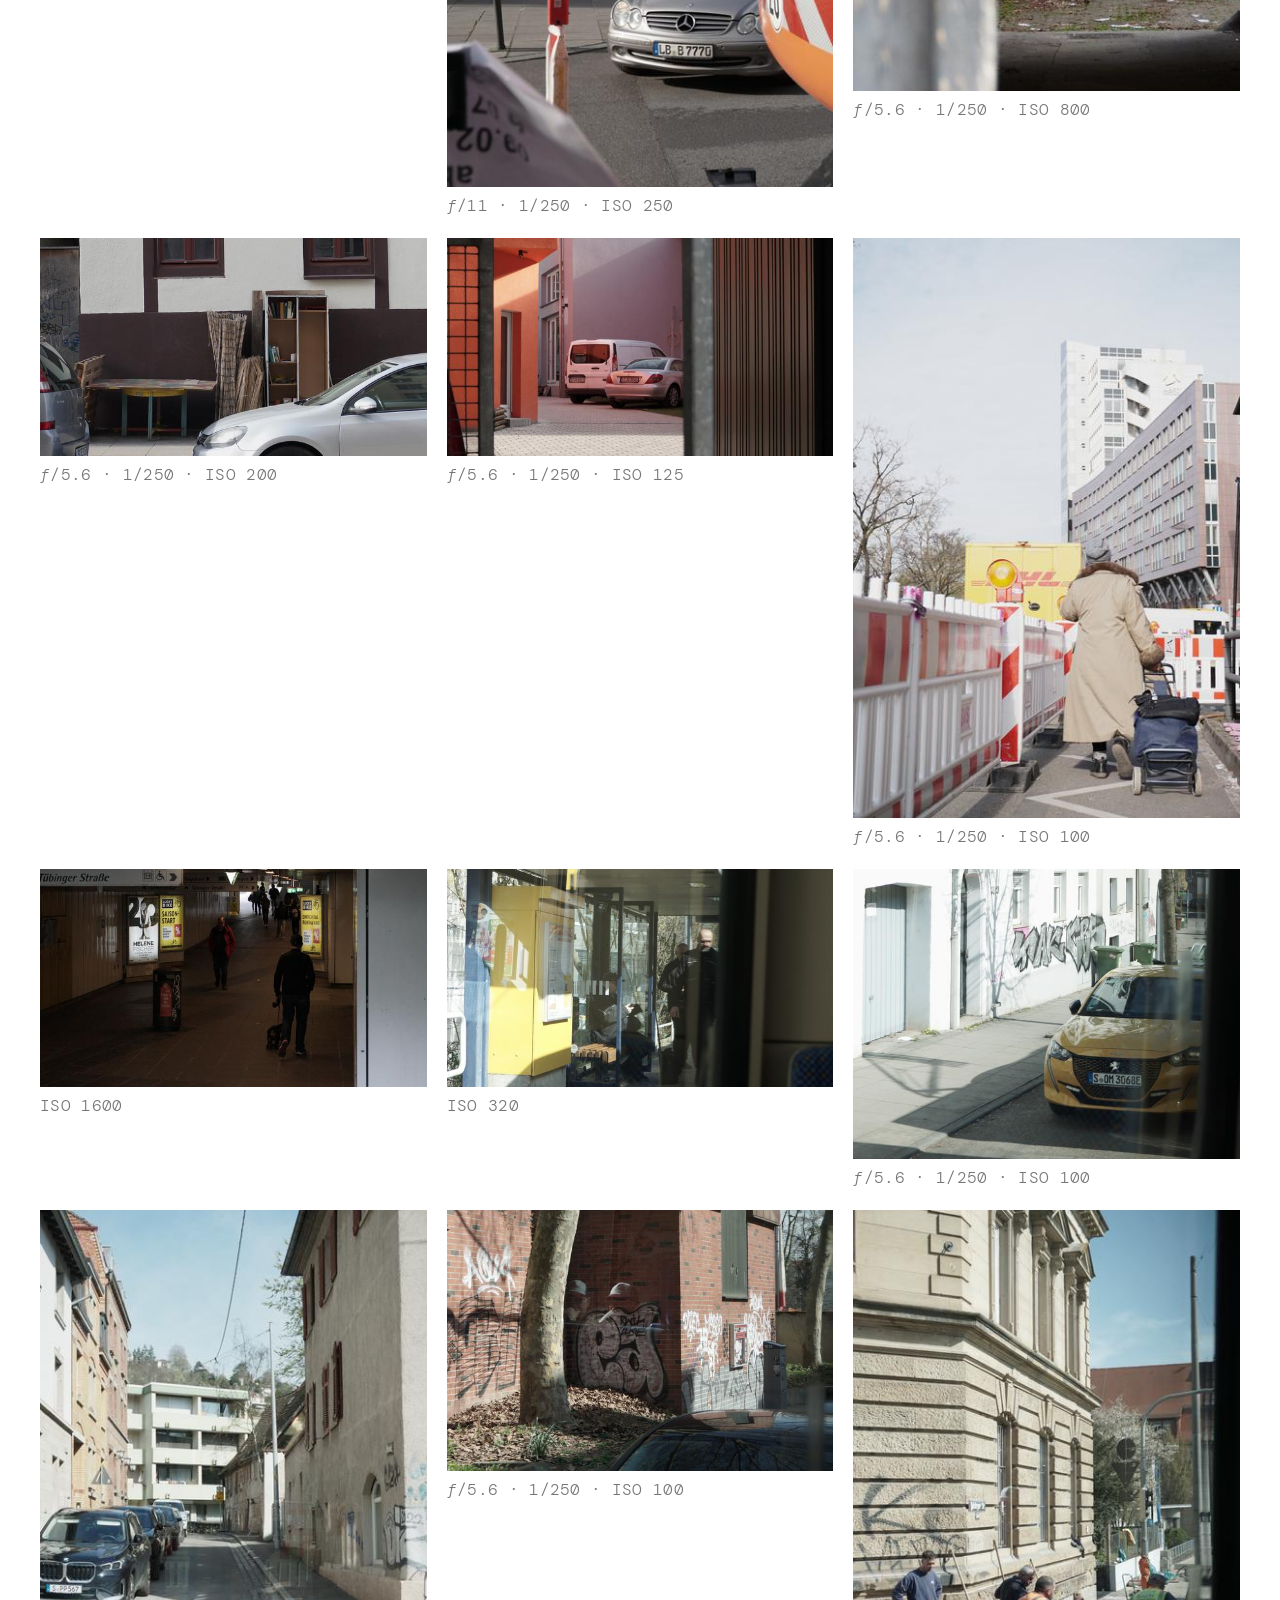
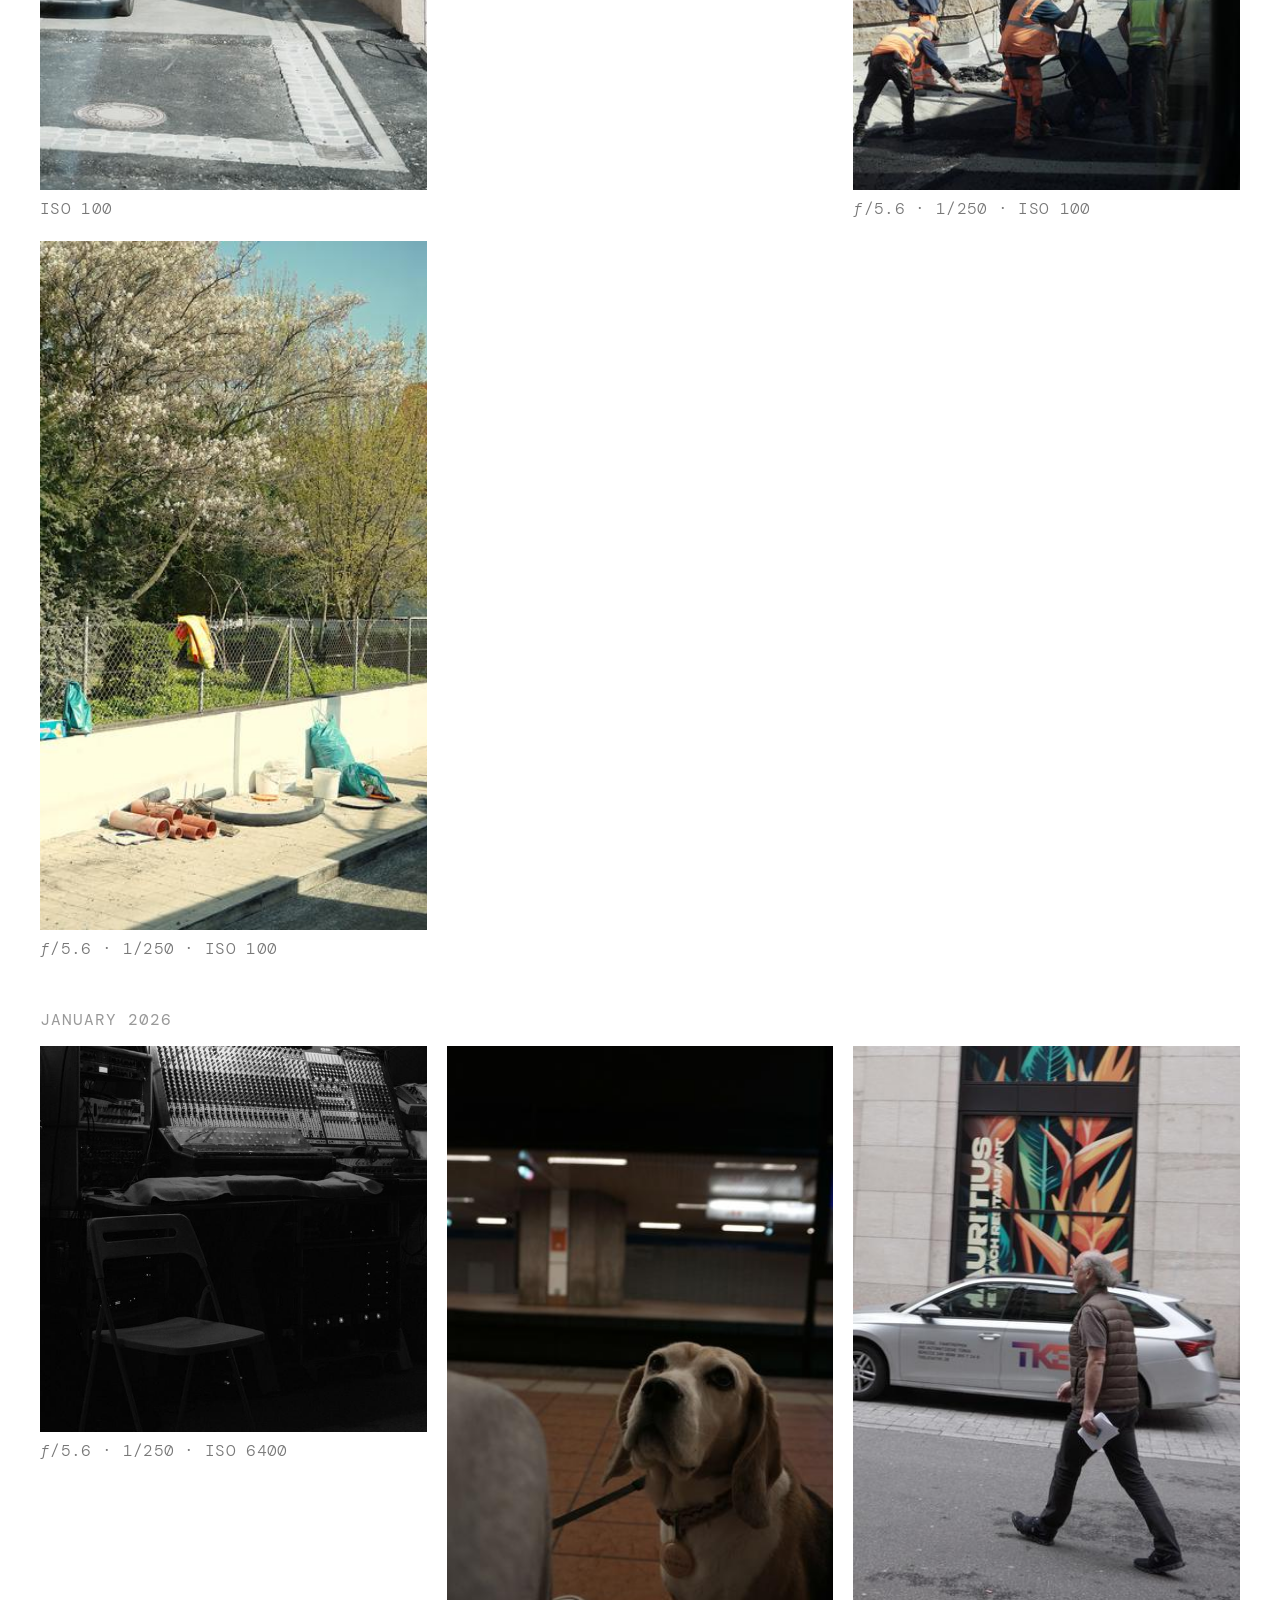
==== commit e625fc15: "upd" ====
--- a/index.html
+++ b/index.html
@@ -292,44 +292,45 @@
 </header>
 <div class="flow" id="flow"></div>
 <div class="stats">
-  <div class="stats-title">82 shots</div>
+  <div class="stats-title">88 shots</div>
   <div class="stats-row">
     <div class="stat-group"><div class="stat-label">Aperture</div><div class="stat-bar-row"><span class="stat-bar-label">ƒ/5.6</span><div class="stat-bar" style="width:120px;"></div><span class="stat-bar-count">37</span></div>
 <div class="stat-bar-row"><span class="stat-bar-label">ƒ/5</span><div class="stat-bar" style="width:22px;"></div><span class="stat-bar-count">7</span></div>
-<div class="stat-bar-row"><span class="stat-bar-label">ƒ/2.8</span><div class="stat-bar" style="width:16px;"></div><span class="stat-bar-count">5</span></div>
+<div class="stat-bar-row"><span class="stat-bar-label">ƒ/2.8</span><div class="stat-bar" style="width:22px;"></div><span class="stat-bar-count">7</span></div>
+<div class="stat-bar-row"><span class="stat-bar-label">ƒ/1.8</span><div class="stat-bar" style="width:9px;"></div><span class="stat-bar-count">3</span></div>
 <div class="stat-bar-row"><span class="stat-bar-label">ƒ/6.3</span><div class="stat-bar" style="width:8px;"></div><span class="stat-bar-count">2</span></div>
 <div class="stat-bar-row"><span class="stat-bar-label">ƒ/11</span><div class="stat-bar" style="width:8px;"></div><span class="stat-bar-count">2</span></div>
 <div class="stat-bar-row"><span class="stat-bar-label">ƒ/8</span><div class="stat-bar" style="width:8px;"></div><span class="stat-bar-count">1</span></div>
 <div class="stat-bar-row"><span class="stat-bar-label">ƒ/4.5</span><div class="stat-bar" style="width:8px;"></div><span class="stat-bar-count">1</span></div>
 <div class="stat-bar-row"><span class="stat-bar-label">ƒ/7.1</span><div class="stat-bar" style="width:8px;"></div><span class="stat-bar-count">1</span></div>
-<div class="stat-bar-row"><span class="stat-bar-label">ƒ/1.8</span><div class="stat-bar" style="width:8px;"></div><span class="stat-bar-count">1</span></div>
 <div class="stat-bar-row"><span class="stat-bar-label">ƒ/3.2</span><div class="stat-bar" style="width:8px;"></div><span class="stat-bar-count">1</span></div>
 </div><div class="stat-group"><div class="stat-label">Shutter</div><div class="stat-bar-row"><span class="stat-bar-label">1/250</span><div class="stat-bar" style="width:120px;"></div><span class="stat-bar-count">27</span></div>
-<div class="stat-bar-row"><span class="stat-bar-label">1/125</span><div class="stat-bar" style="width:48px;"></div><span class="stat-bar-count">11</span></div>
-<div class="stat-bar-row"><span class="stat-bar-label">1/400</span><div class="stat-bar" style="width:31px;"></div><span class="stat-bar-count">7</span></div>
+<div class="stat-bar-row"><span class="stat-bar-label">1/125</span><div class="stat-bar" style="width:53px;"></div><span class="stat-bar-count">12</span></div>
+<div class="stat-bar-row"><span class="stat-bar-label">1/400</span><div class="stat-bar" style="width:35px;"></div><span class="stat-bar-count">8</span></div>
 <div class="stat-bar-row"><span class="stat-bar-label">1/200</span><div class="stat-bar" style="width:13px;"></div><span class="stat-bar-count">3</span></div>
 <div class="stat-bar-row"><span class="stat-bar-label">1/4000</span><div class="stat-bar" style="width:8px;"></div><span class="stat-bar-count">2</span></div>
+<div class="stat-bar-row"><span class="stat-bar-label">1/800</span><div class="stat-bar" style="width:8px;"></div><span class="stat-bar-count">2</span></div>
 <div class="stat-bar-row"><span class="stat-bar-label">1/10</span><div class="stat-bar" style="width:8px;"></div><span class="stat-bar-count">1</span></div>
 <div class="stat-bar-row"><span class="stat-bar-label">1/160</span><div class="stat-bar" style="width:8px;"></div><span class="stat-bar-count">1</span></div>
 <div class="stat-bar-row"><span class="stat-bar-label">1/13</span><div class="stat-bar" style="width:8px;"></div><span class="stat-bar-count">1</span></div>
 <div class="stat-bar-row"><span class="stat-bar-label">1/1250</span><div class="stat-bar" style="width:8px;"></div><span class="stat-bar-count">1</span></div>
 <div class="stat-bar-row"><span class="stat-bar-label">1/80</span><div class="stat-bar" style="width:8px;"></div><span class="stat-bar-count">1</span></div>
 <div class="stat-bar-row"><span class="stat-bar-label">1/1000</span><div class="stat-bar" style="width:8px;"></div><span class="stat-bar-count">1</span></div>
-<div class="stat-bar-row"><span class="stat-bar-label">1/800</span><div class="stat-bar" style="width:8px;"></div><span class="stat-bar-count">1</span></div>
 <div class="stat-bar-row"><span class="stat-bar-label">1/2000</span><div class="stat-bar" style="width:8px;"></div><span class="stat-bar-count">1</span></div>
-</div><div class="stat-group"><div class="stat-label">ISO</div><div class="stat-bar-row"><span class="stat-bar-label">ISO 100</span><div class="stat-bar" style="width:120px;"></div><span class="stat-bar-count">25</span></div>
-<div class="stat-bar-row"><span class="stat-bar-label">ISO 400</span><div class="stat-bar" style="width:52px;"></div><span class="stat-bar-count">11</span></div>
-<div class="stat-bar-row"><span class="stat-bar-label">ISO 3200</span><div class="stat-bar" style="width:43px;"></div><span class="stat-bar-count">9</span></div>
-<div class="stat-bar-row"><span class="stat-bar-label">ISO 125</span><div class="stat-bar" style="width:28px;"></div><span class="stat-bar-count">6</span></div>
-<div class="stat-bar-row"><span class="stat-bar-label">ISO 800</span><div class="stat-bar" style="width:28px;"></div><span class="stat-bar-count">6</span></div>
-<div class="stat-bar-row"><span class="stat-bar-label">ISO 1600</span><div class="stat-bar" style="width:24px;"></div><span class="stat-bar-count">5</span></div>
-<div class="stat-bar-row"><span class="stat-bar-label">ISO 250</span><div class="stat-bar" style="width:19px;"></div><span class="stat-bar-count">4</span></div>
-<div class="stat-bar-row"><span class="stat-bar-label">ISO 320</span><div class="stat-bar" style="width:14px;"></div><span class="stat-bar-count">3</span></div>
-<div class="stat-bar-row"><span class="stat-bar-label">ISO 2000</span><div class="stat-bar" style="width:9px;"></div><span class="stat-bar-count">2</span></div>
-<div class="stat-bar-row"><span class="stat-bar-label">ISO 200</span><div class="stat-bar" style="width:9px;"></div><span class="stat-bar-count">2</span></div>
-<div class="stat-bar-row"><span class="stat-bar-label">ISO 500</span><div class="stat-bar" style="width:9px;"></div><span class="stat-bar-count">2</span></div>
-<div class="stat-bar-row"><span class="stat-bar-label">ISO 1000</span><div class="stat-bar" style="width:9px;"></div><span class="stat-bar-count">2</span></div>
-<div class="stat-bar-row"><span class="stat-bar-label">ISO 160</span><div class="stat-bar" style="width:9px;"></div><span class="stat-bar-count">2</span></div>
+<div class="stat-bar-row"><span class="stat-bar-label">1/500</span><div class="stat-bar" style="width:8px;"></div><span class="stat-bar-count">1</span></div>
+</div><div class="stat-group"><div class="stat-label">ISO</div><div class="stat-bar-row"><span class="stat-bar-label">ISO 100</span><div class="stat-bar" style="width:120px;"></div><span class="stat-bar-count">30</span></div>
+<div class="stat-bar-row"><span class="stat-bar-label">ISO 400</span><div class="stat-bar" style="width:44px;"></div><span class="stat-bar-count">11</span></div>
+<div class="stat-bar-row"><span class="stat-bar-label">ISO 3200</span><div class="stat-bar" style="width:36px;"></div><span class="stat-bar-count">9</span></div>
+<div class="stat-bar-row"><span class="stat-bar-label">ISO 800</span><div class="stat-bar" style="width:28px;"></div><span class="stat-bar-count">7</span></div>
+<div class="stat-bar-row"><span class="stat-bar-label">ISO 125</span><div class="stat-bar" style="width:24px;"></div><span class="stat-bar-count">6</span></div>
+<div class="stat-bar-row"><span class="stat-bar-label">ISO 1600</span><div class="stat-bar" style="width:20px;"></div><span class="stat-bar-count">5</span></div>
+<div class="stat-bar-row"><span class="stat-bar-label">ISO 250</span><div class="stat-bar" style="width:16px;"></div><span class="stat-bar-count">4</span></div>
+<div class="stat-bar-row"><span class="stat-bar-label">ISO 320</span><div class="stat-bar" style="width:12px;"></div><span class="stat-bar-count">3</span></div>
+<div class="stat-bar-row"><span class="stat-bar-label">ISO 2000</span><div class="stat-bar" style="width:8px;"></div><span class="stat-bar-count">2</span></div>
+<div class="stat-bar-row"><span class="stat-bar-label">ISO 200</span><div class="stat-bar" style="width:8px;"></div><span class="stat-bar-count">2</span></div>
+<div class="stat-bar-row"><span class="stat-bar-label">ISO 500</span><div class="stat-bar" style="width:8px;"></div><span class="stat-bar-count">2</span></div>
+<div class="stat-bar-row"><span class="stat-bar-label">ISO 1000</span><div class="stat-bar" style="width:8px;"></div><span class="stat-bar-count">2</span></div>
+<div class="stat-bar-row"><span class="stat-bar-label">ISO 160</span><div class="stat-bar" style="width:8px;"></div><span class="stat-bar-count">2</span></div>
 <div class="stat-bar-row"><span class="stat-bar-label">ISO 2500</span><div class="stat-bar" style="width:8px;"></div><span class="stat-bar-count">1</span></div>
 <div class="stat-bar-row"><span class="stat-bar-label">ISO 6400</span><div class="stat-bar" style="width:8px;"></div><span class="stat-bar-count">1</span></div>
 <div class="stat-bar-row"><span class="stat-bar-label">ISO 640</span><div class="stat-bar" style="width:8px;"></div><span class="stat-bar-count">1</span></div>
@@ -345,6 +346,48 @@
 </footer>
 <script>
 const photos = [
+  {
+    "id": "7f-4623",
+    "thumb": "photos/thumb/DSC04623-crop-edit.jpg",
+    "full": "photos/full/DSC04623-crop-edit.jpg",
+    "meta": "ISO 100",
+    "date_group": "April 2026"
+  },
+  {
+    "id": "38-4621",
+    "thumb": "photos/thumb/DSC04621.jpg",
+    "full": "photos/full/DSC04621.jpg",
+    "meta": "ƒ/1.8 · 1/125 · ISO 100",
+    "date_group": "April 2026"
+  },
+  {
+    "id": "f4-4604",
+    "thumb": "photos/thumb/DSC04604-crop-edit.jpg",
+    "full": "photos/full/DSC04604-crop-edit.jpg",
+    "meta": "ƒ/1.8 · 1/400 · ISO 100",
+    "date_group": "April 2026"
+  },
+  {
+    "id": "b0-4598",
+    "thumb": "photos/thumb/DSC04598-crop-edit.jpg",
+    "full": "photos/full/DSC04598-crop-edit.jpg",
+    "meta": "ƒ/2.8 · 1/500 · ISO 100",
+    "date_group": "April 2026"
+  },
+  {
+    "id": "8e-4574",
+    "thumb": "photos/thumb/DSC04574.jpg",
+    "full": "photos/full/DSC04574.jpg",
+    "meta": "ƒ/2.8 · 1/800 · ISO 100",
+    "date_group": "April 2026"
+  },
+  {
+    "id": "35-4549",
+    "thumb": "photos/thumb/DSC04549-crop-edit.jpg",
+    "full": "photos/full/DSC04549-crop-edit.jpg",
+    "meta": "ISO 800",
+    "date_group": "April 2026"
+  },
   {
     "id": "1d-4526",
     "thumb": "photos/thumb/DSC04526-crop-edit.jpg",
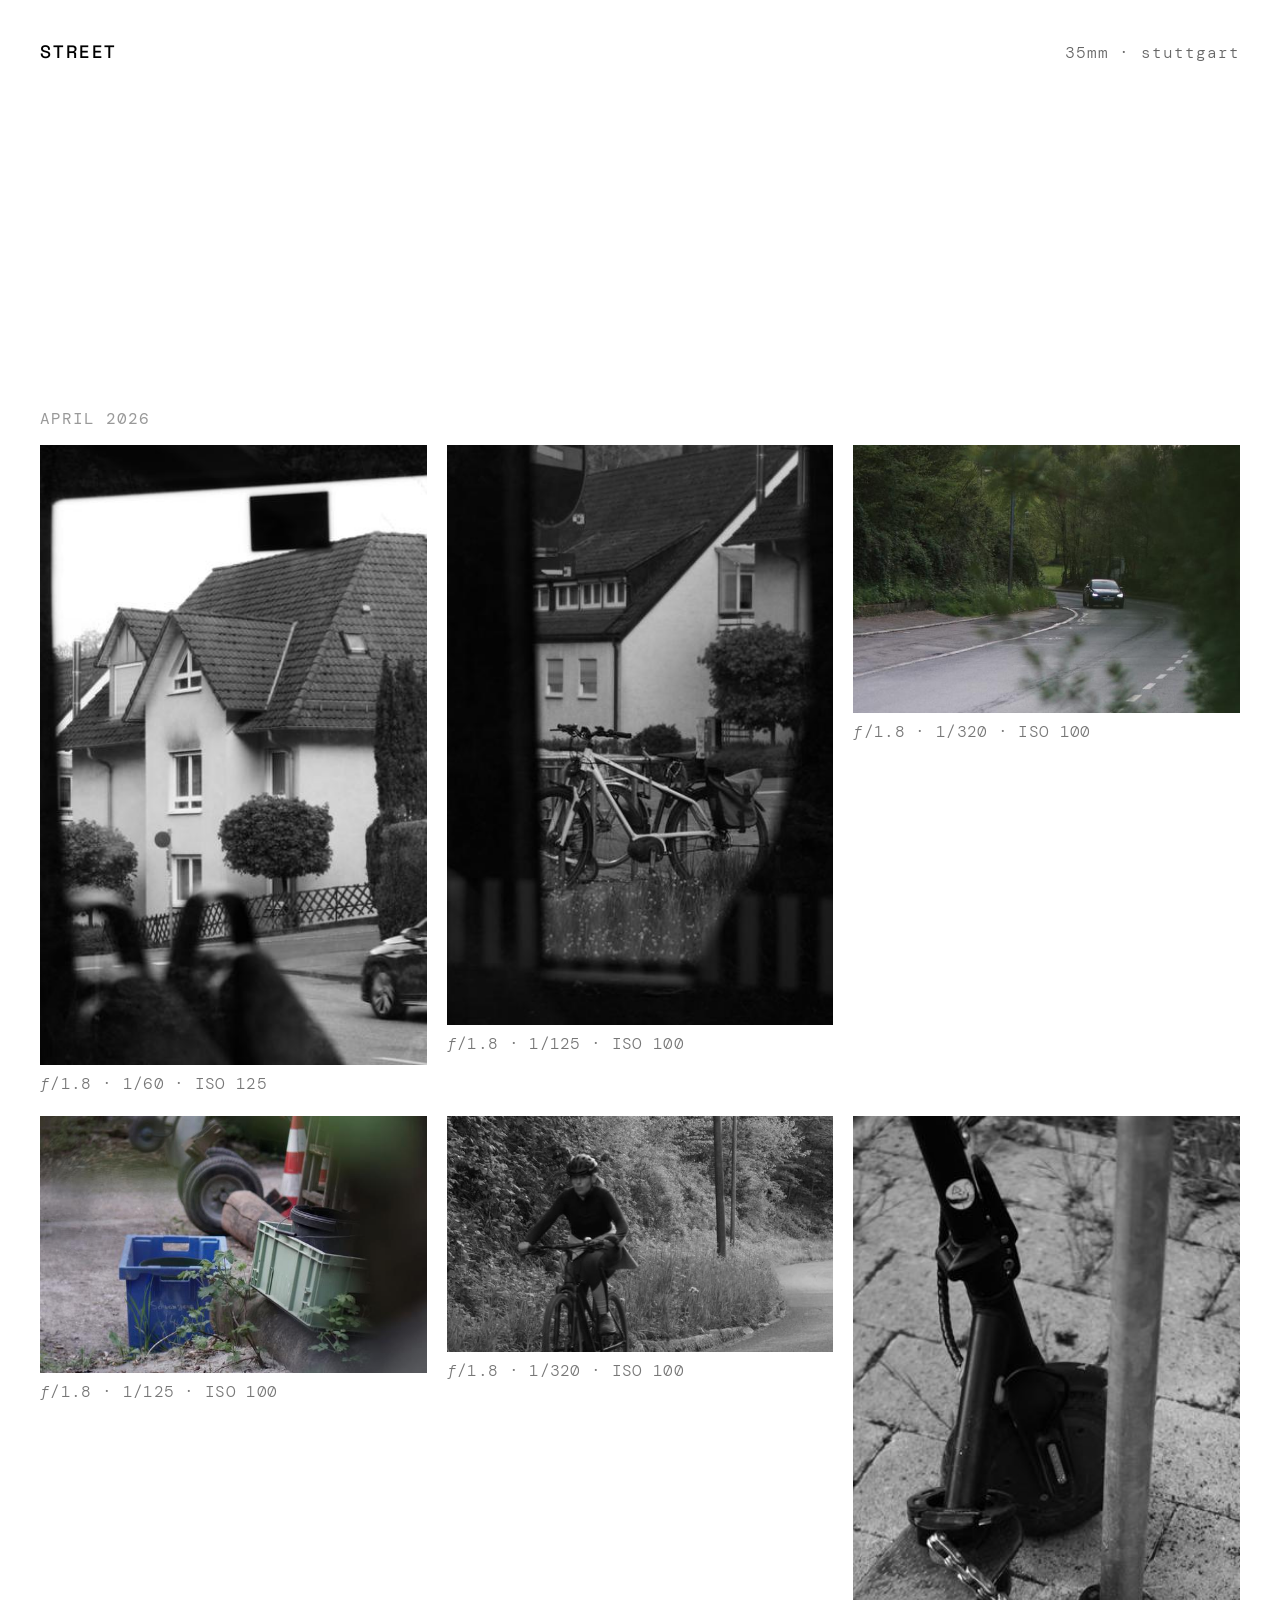
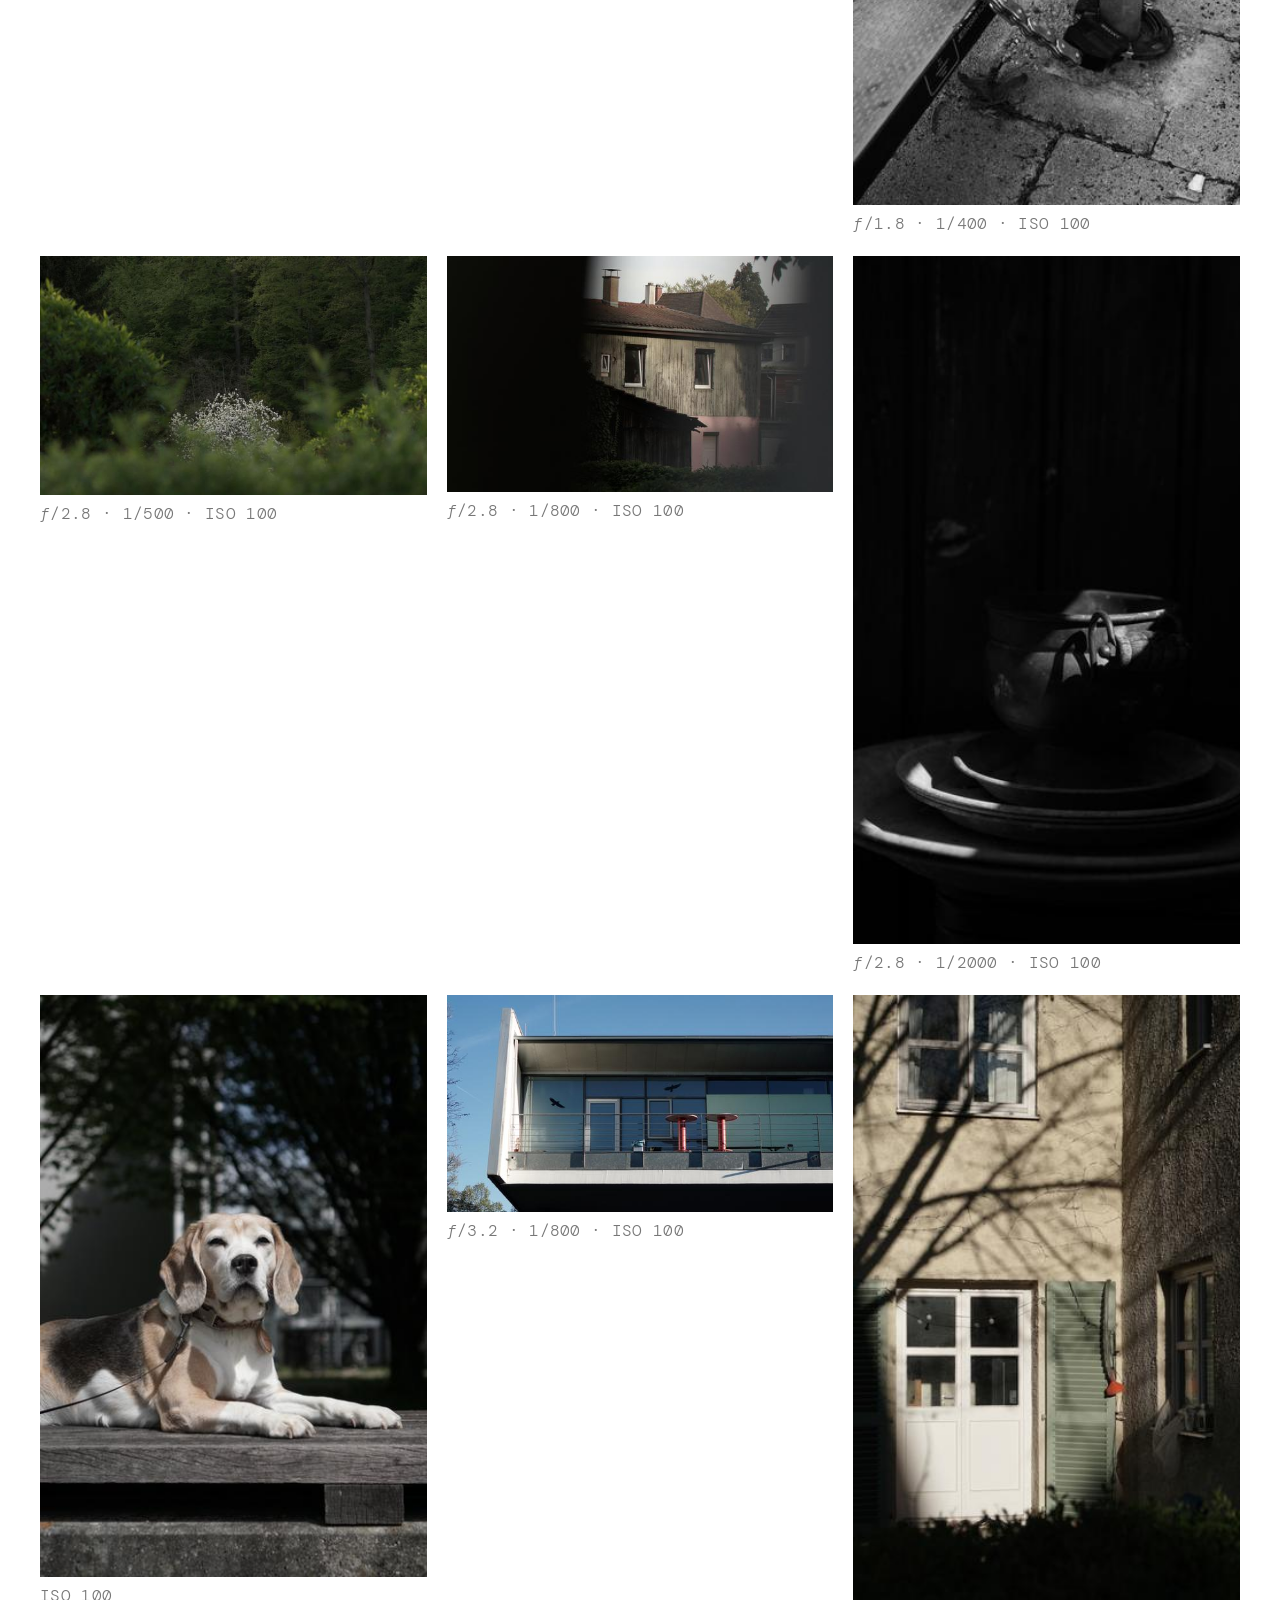
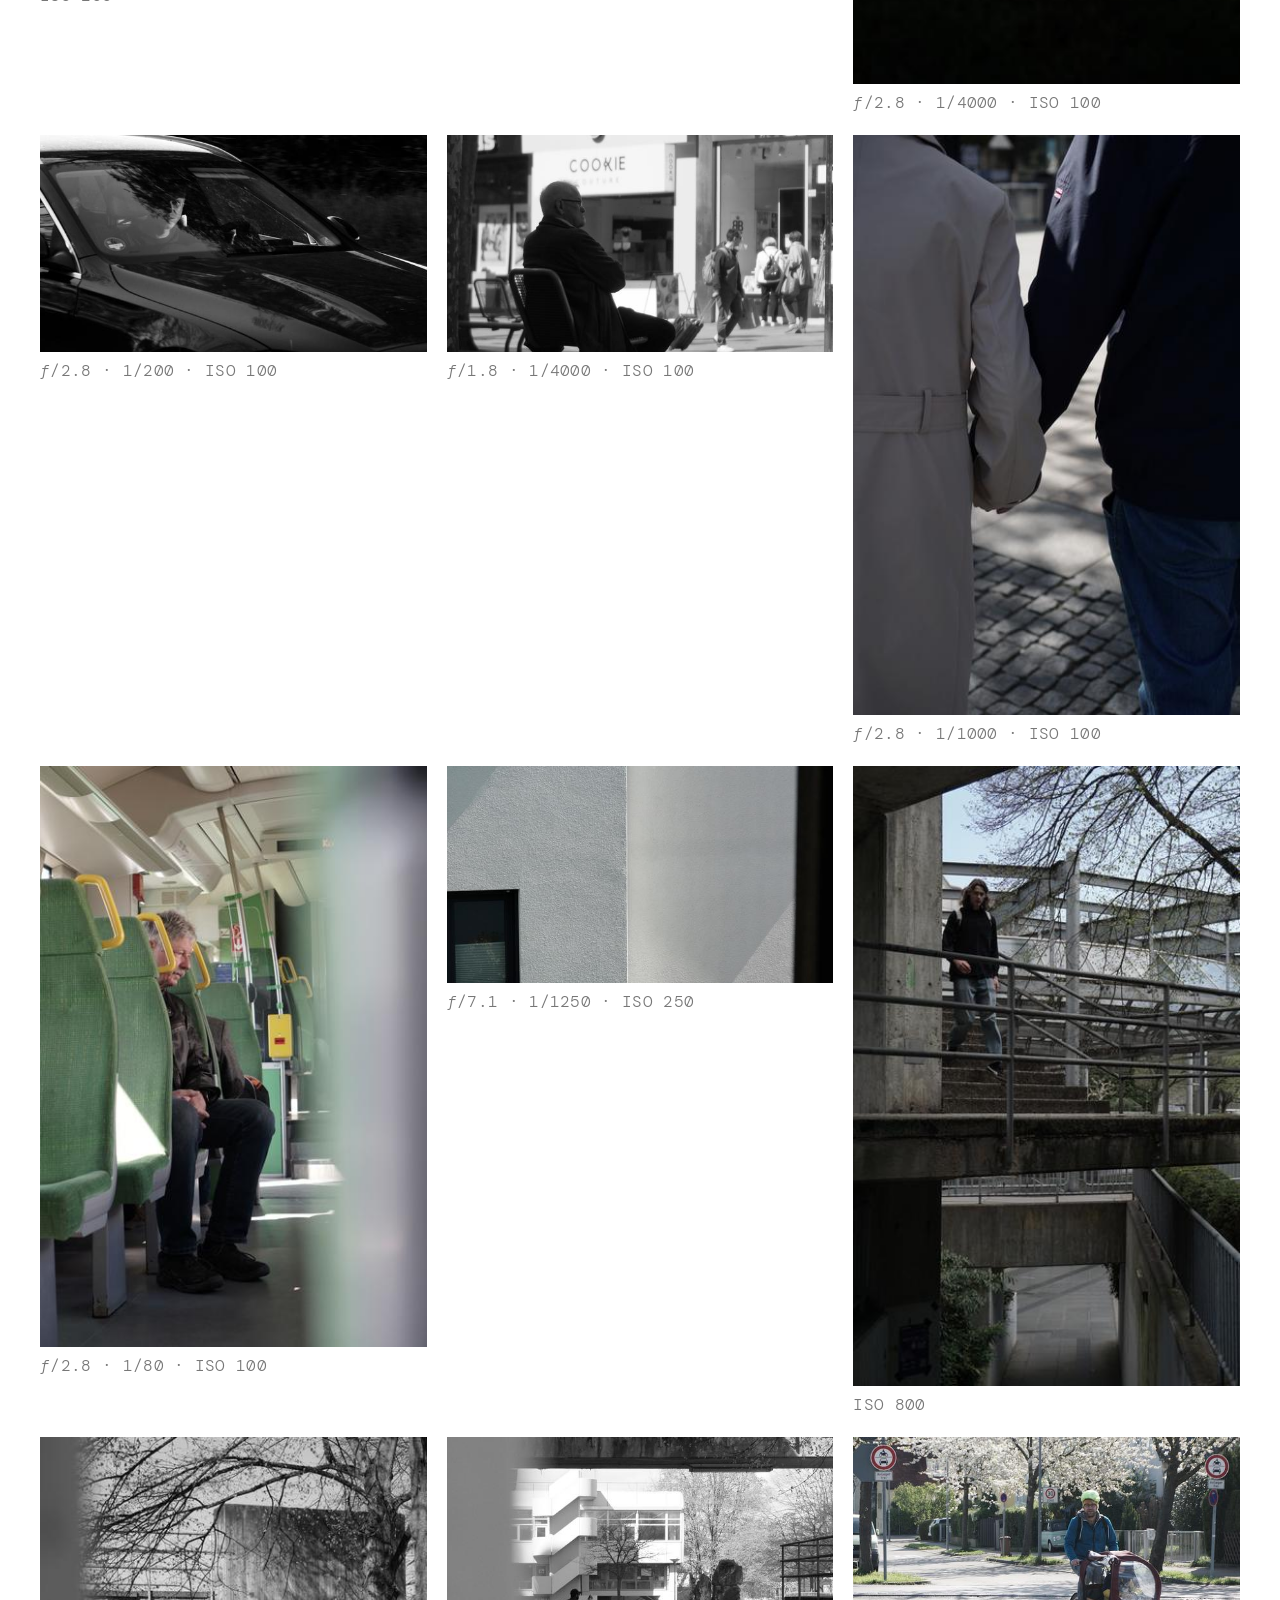
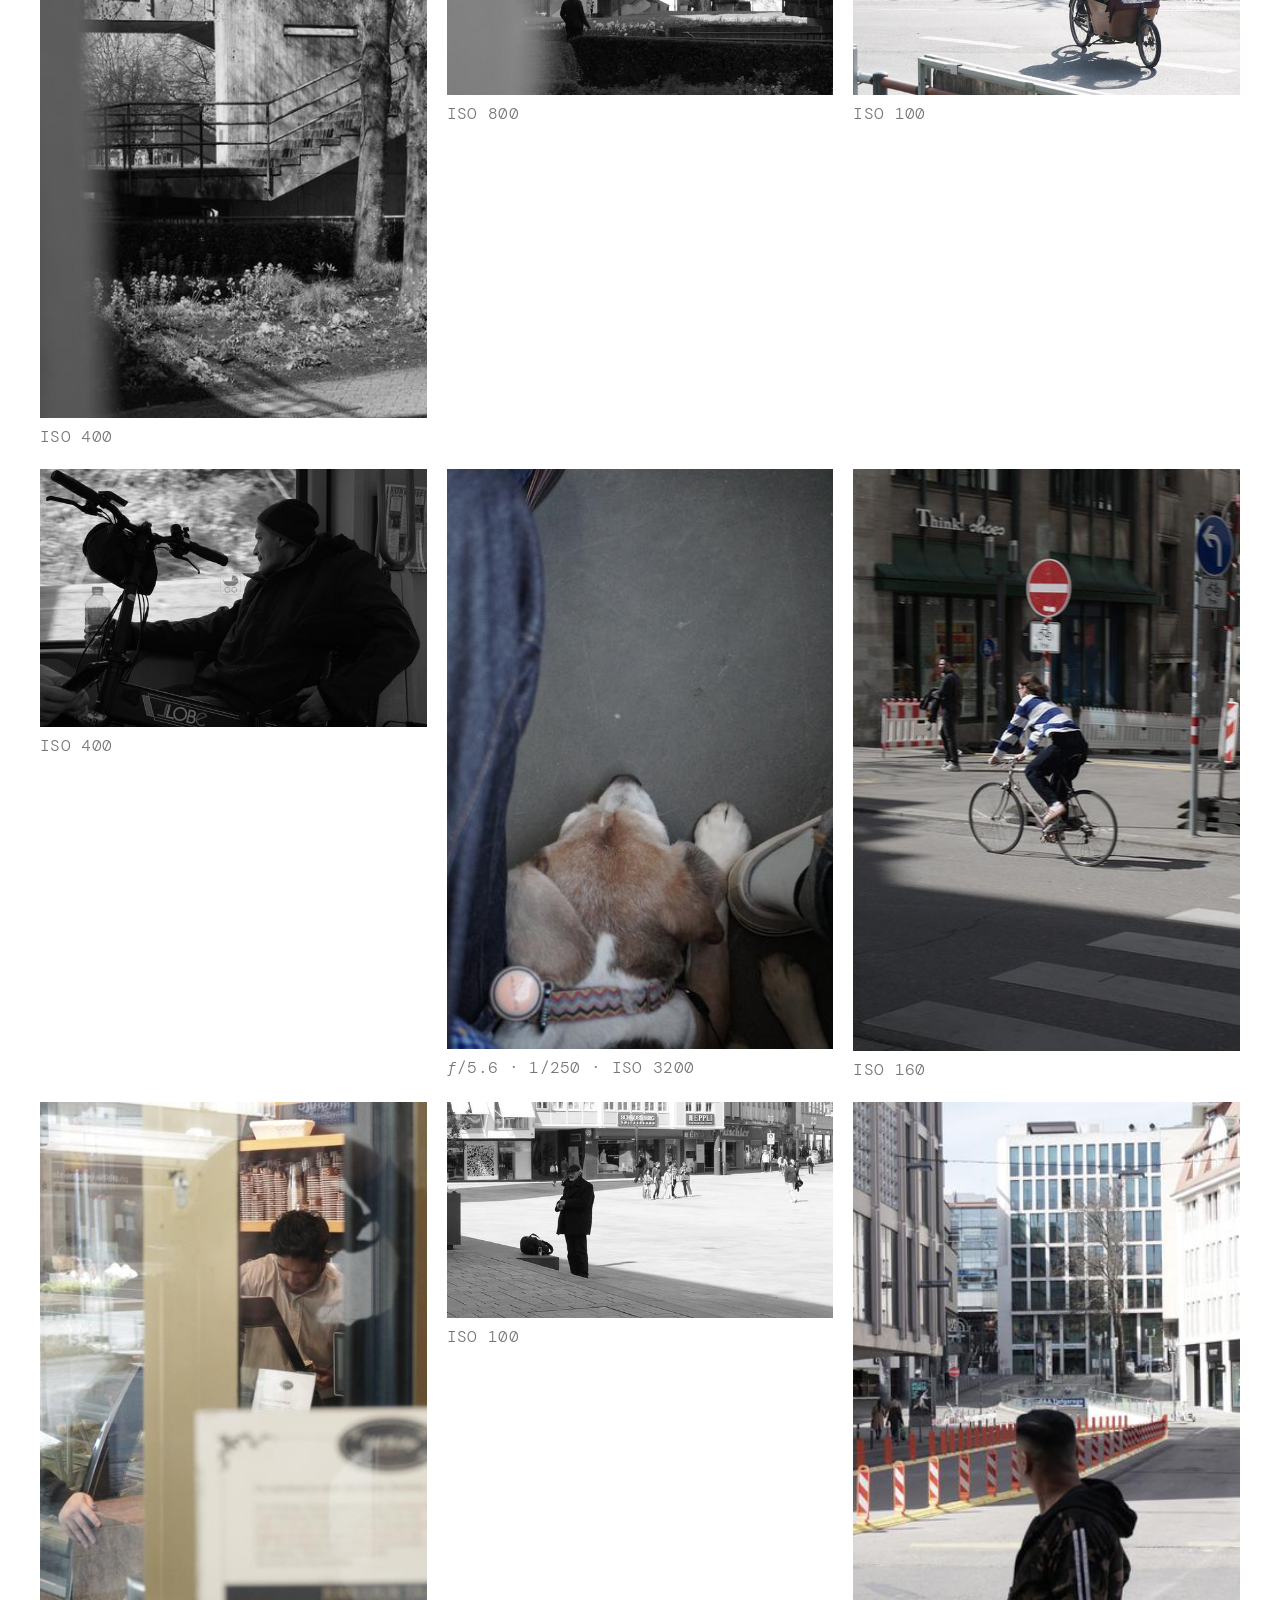
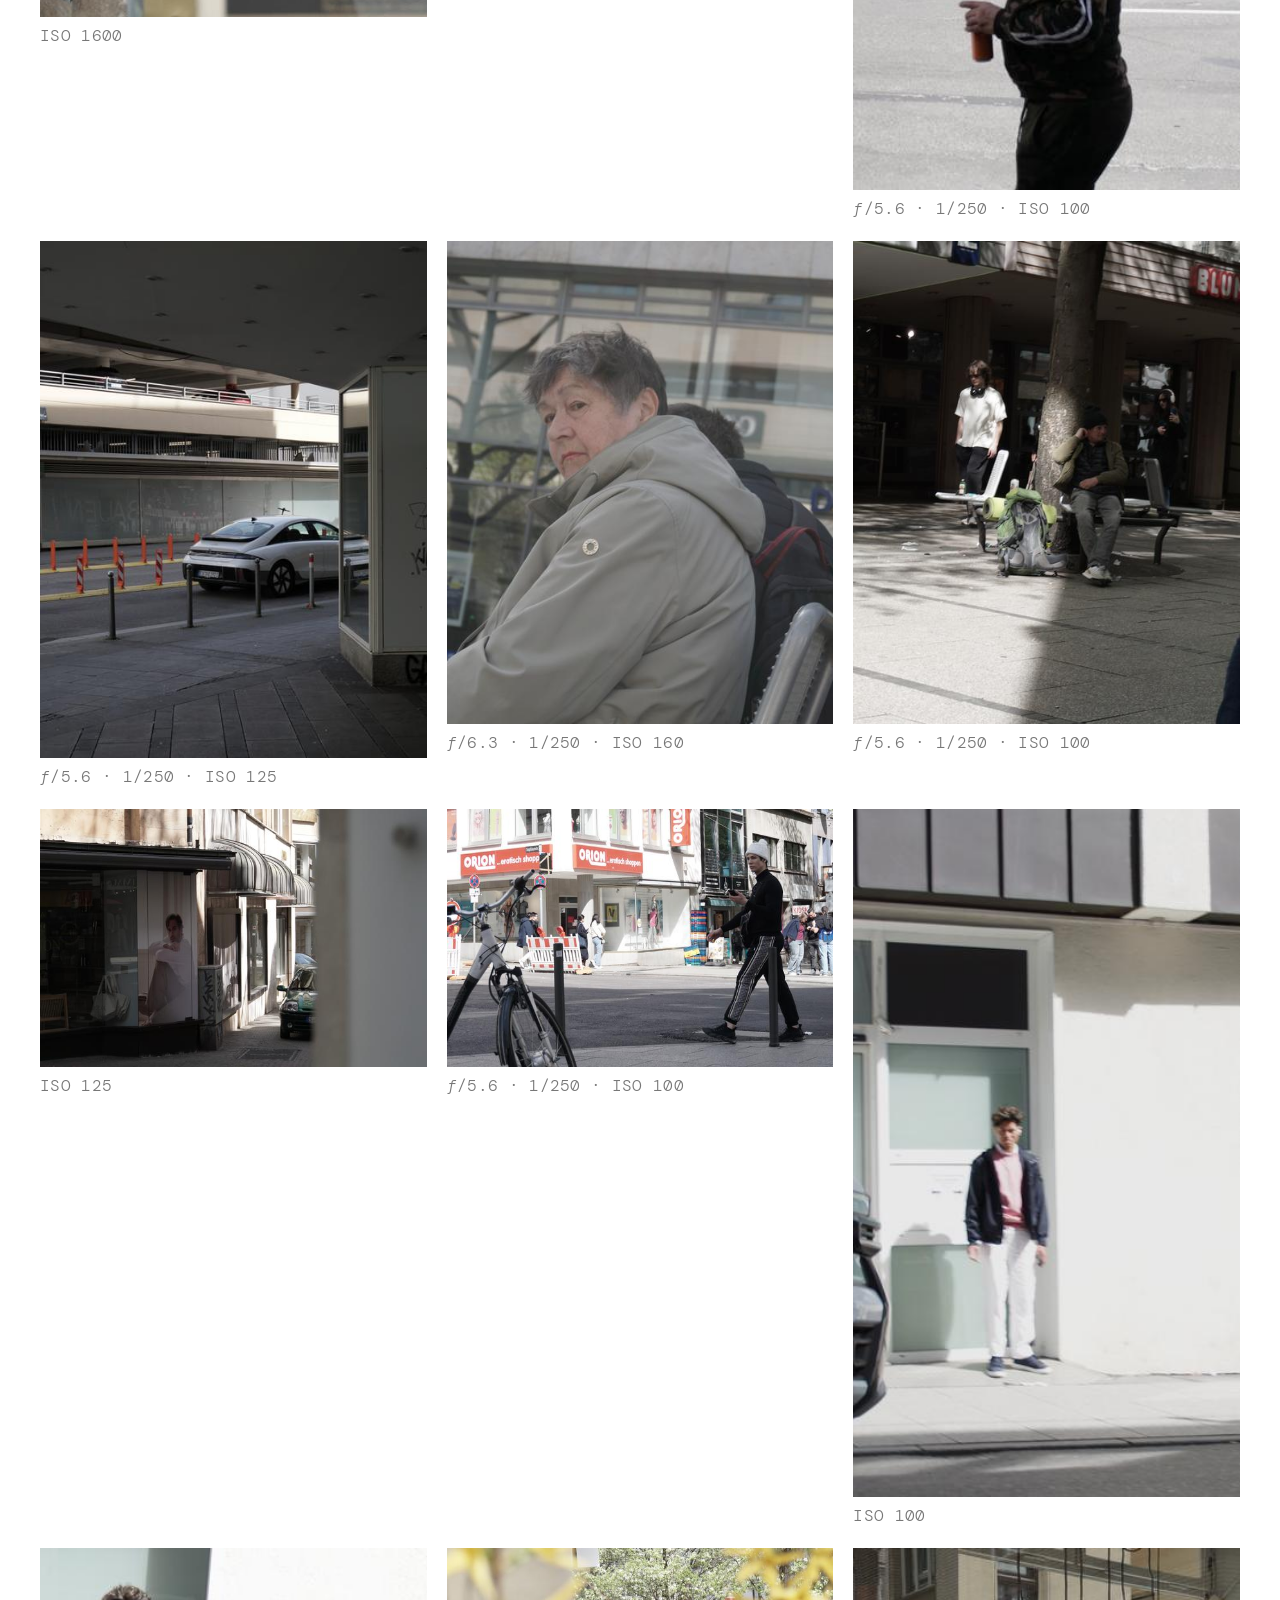
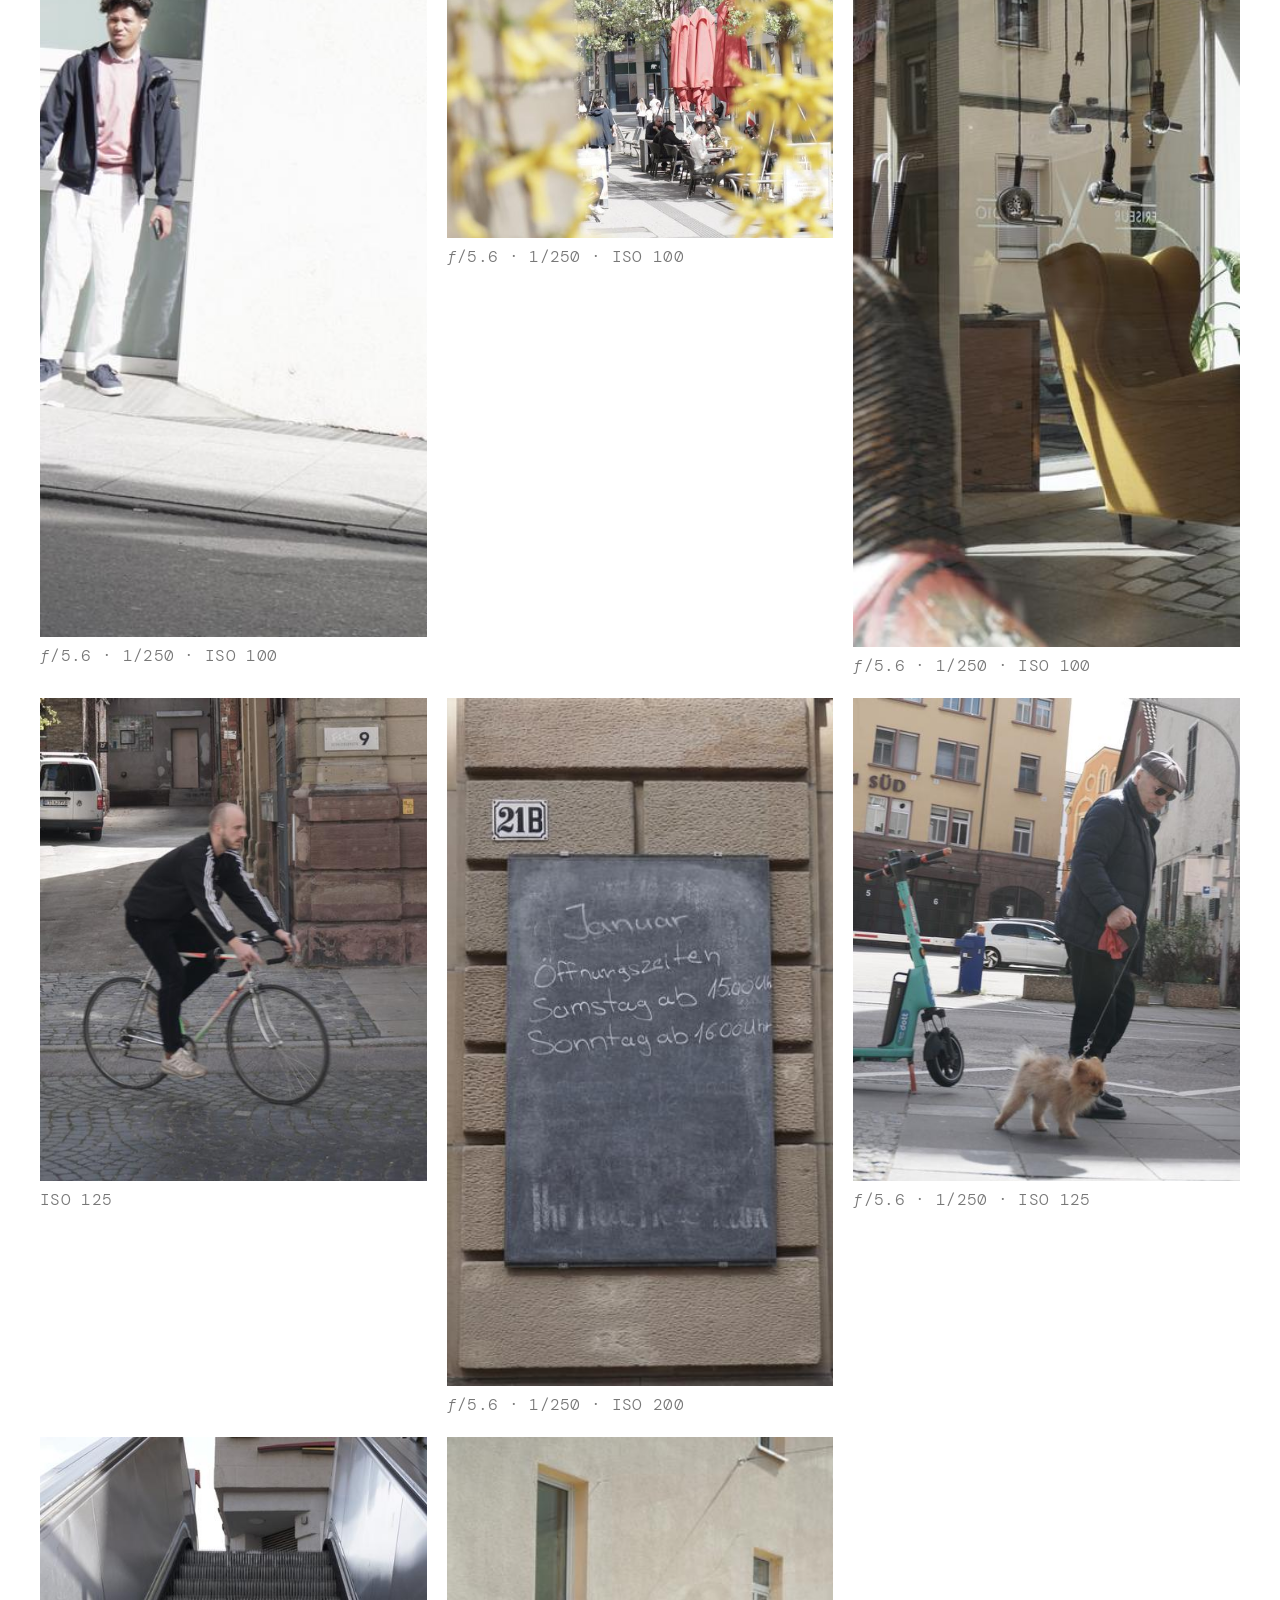
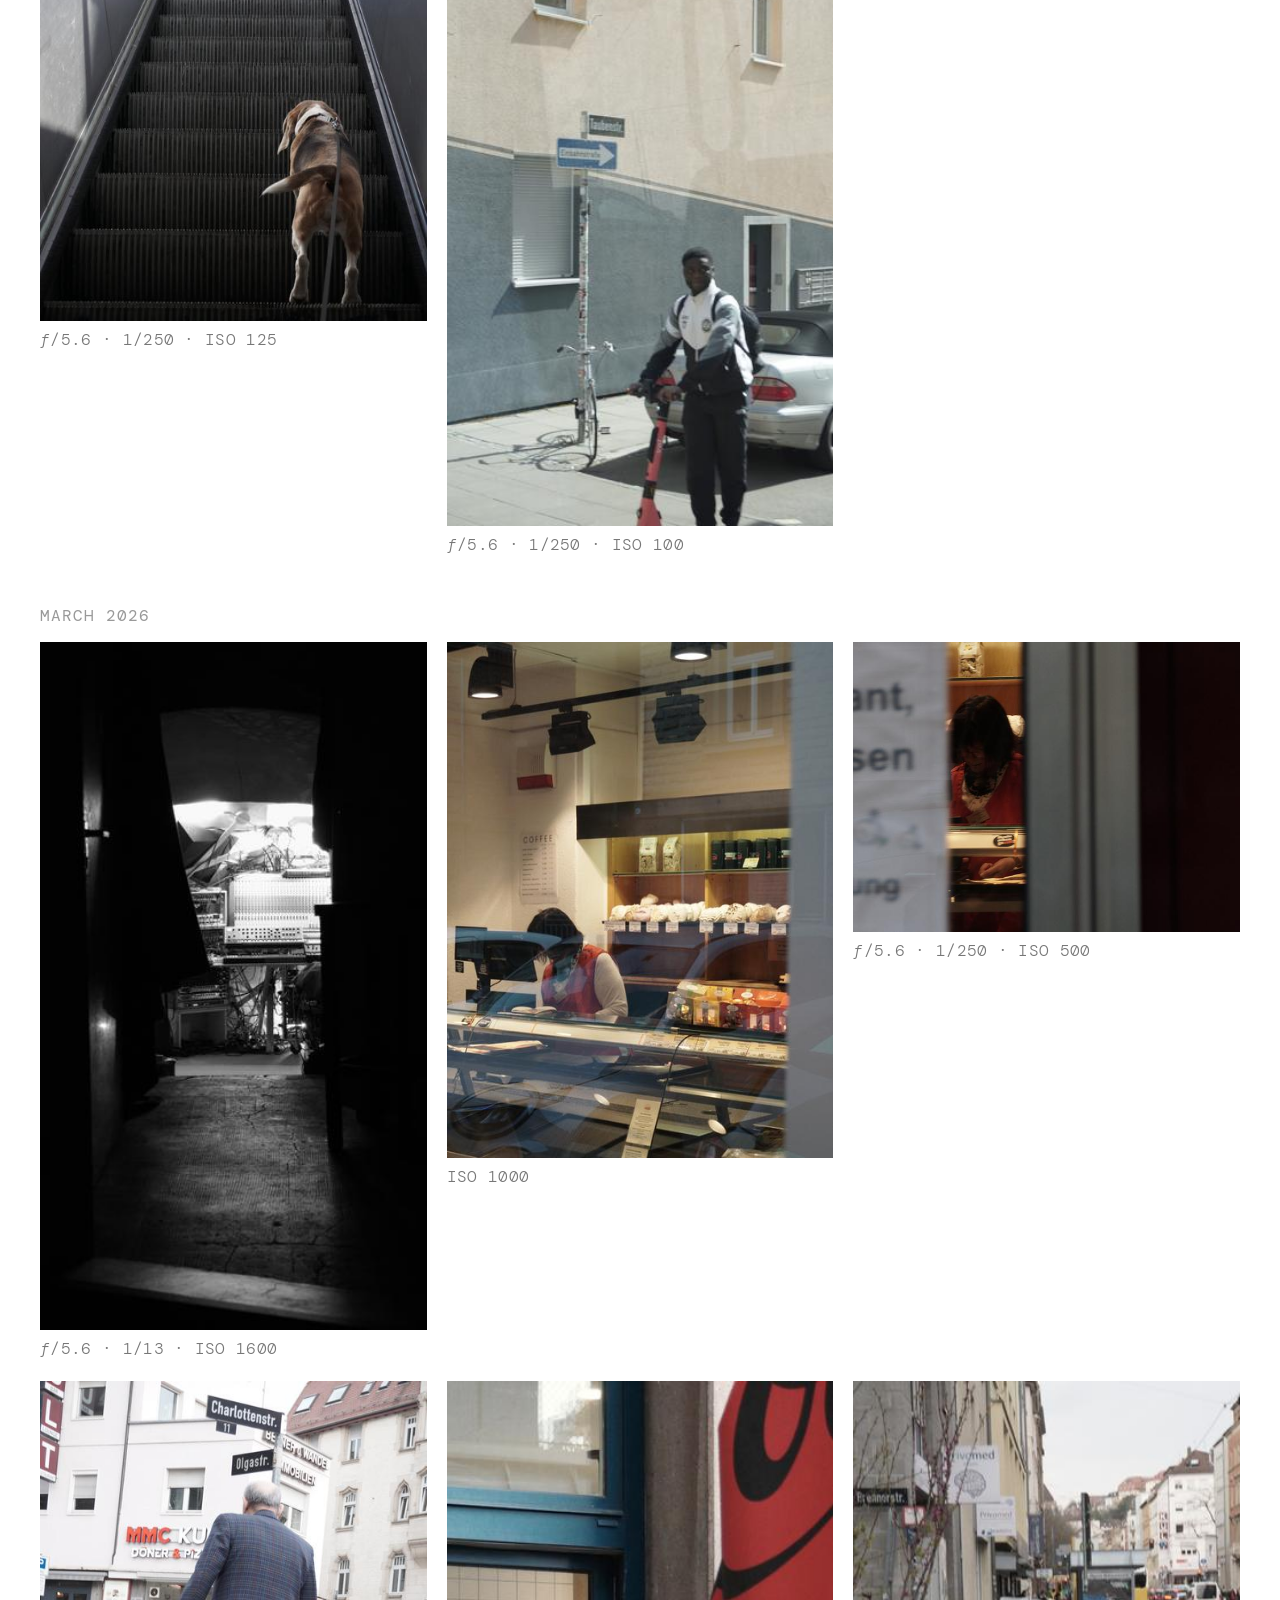
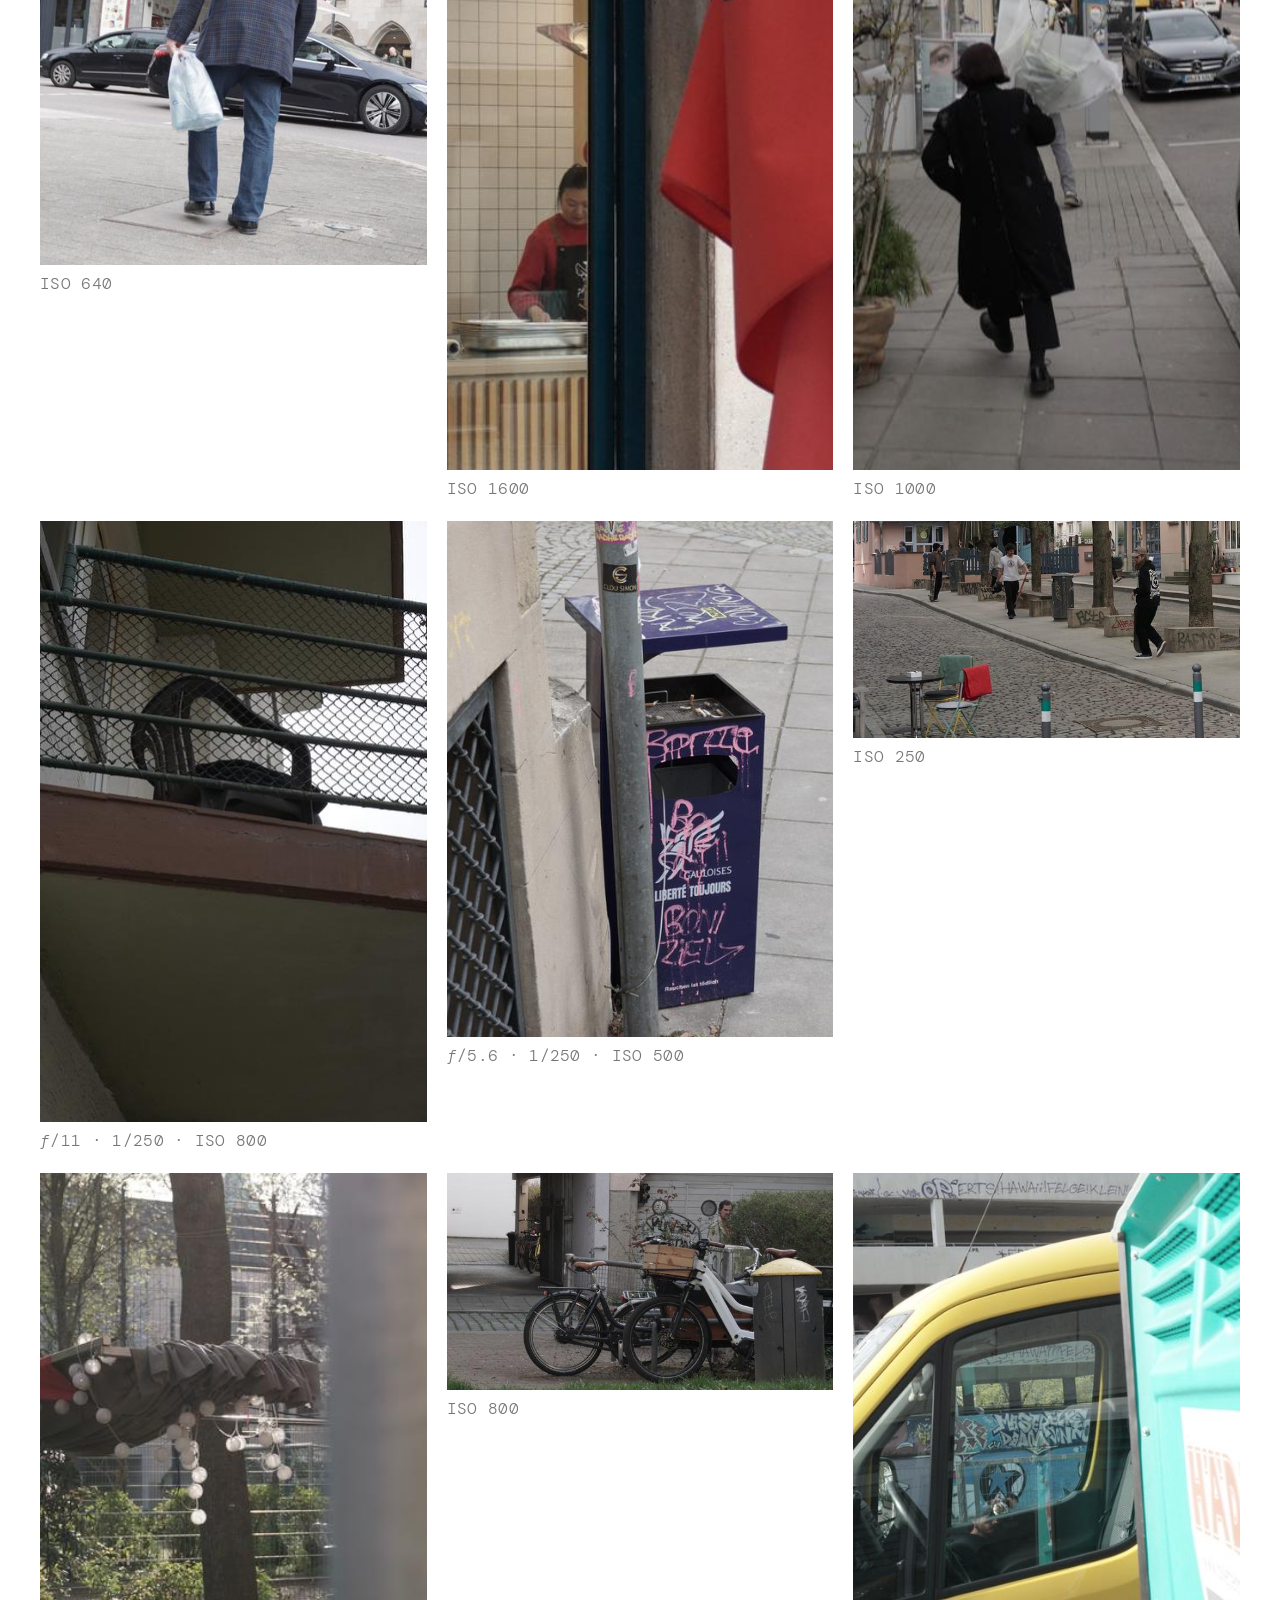
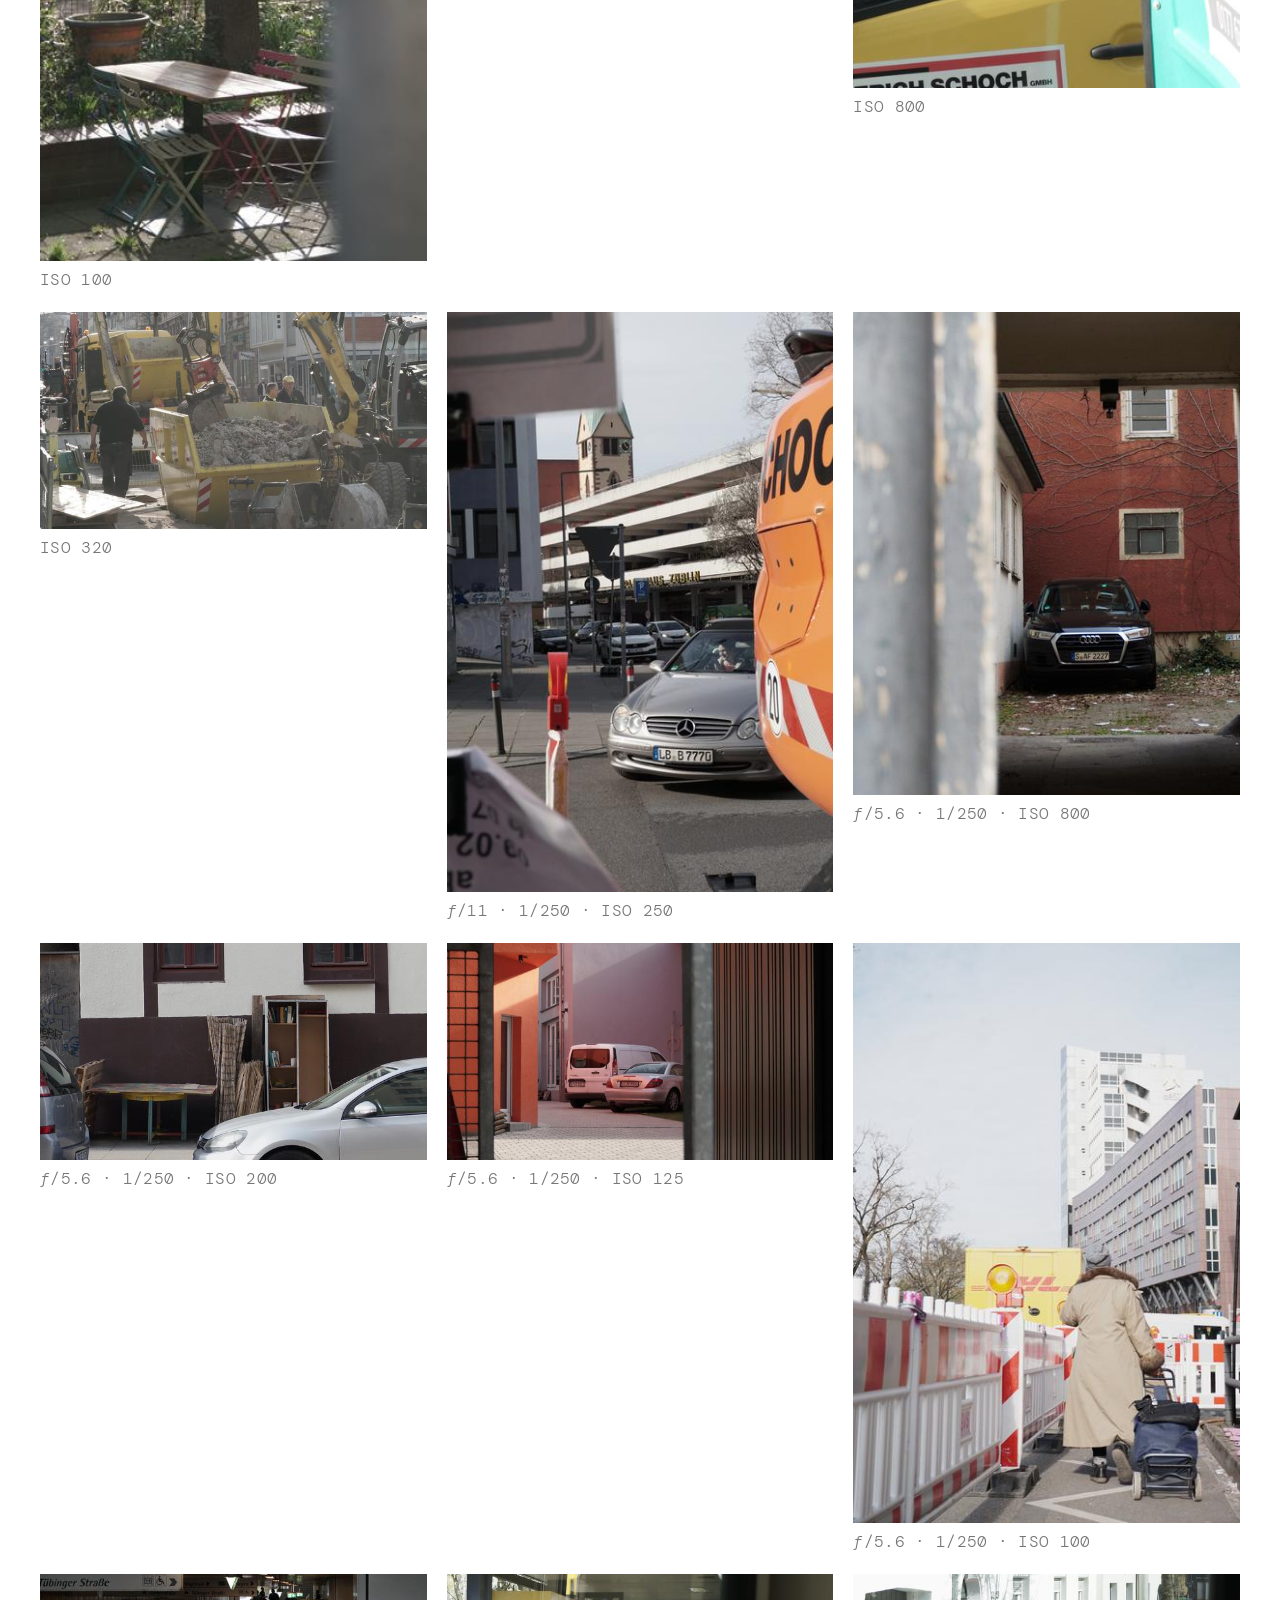
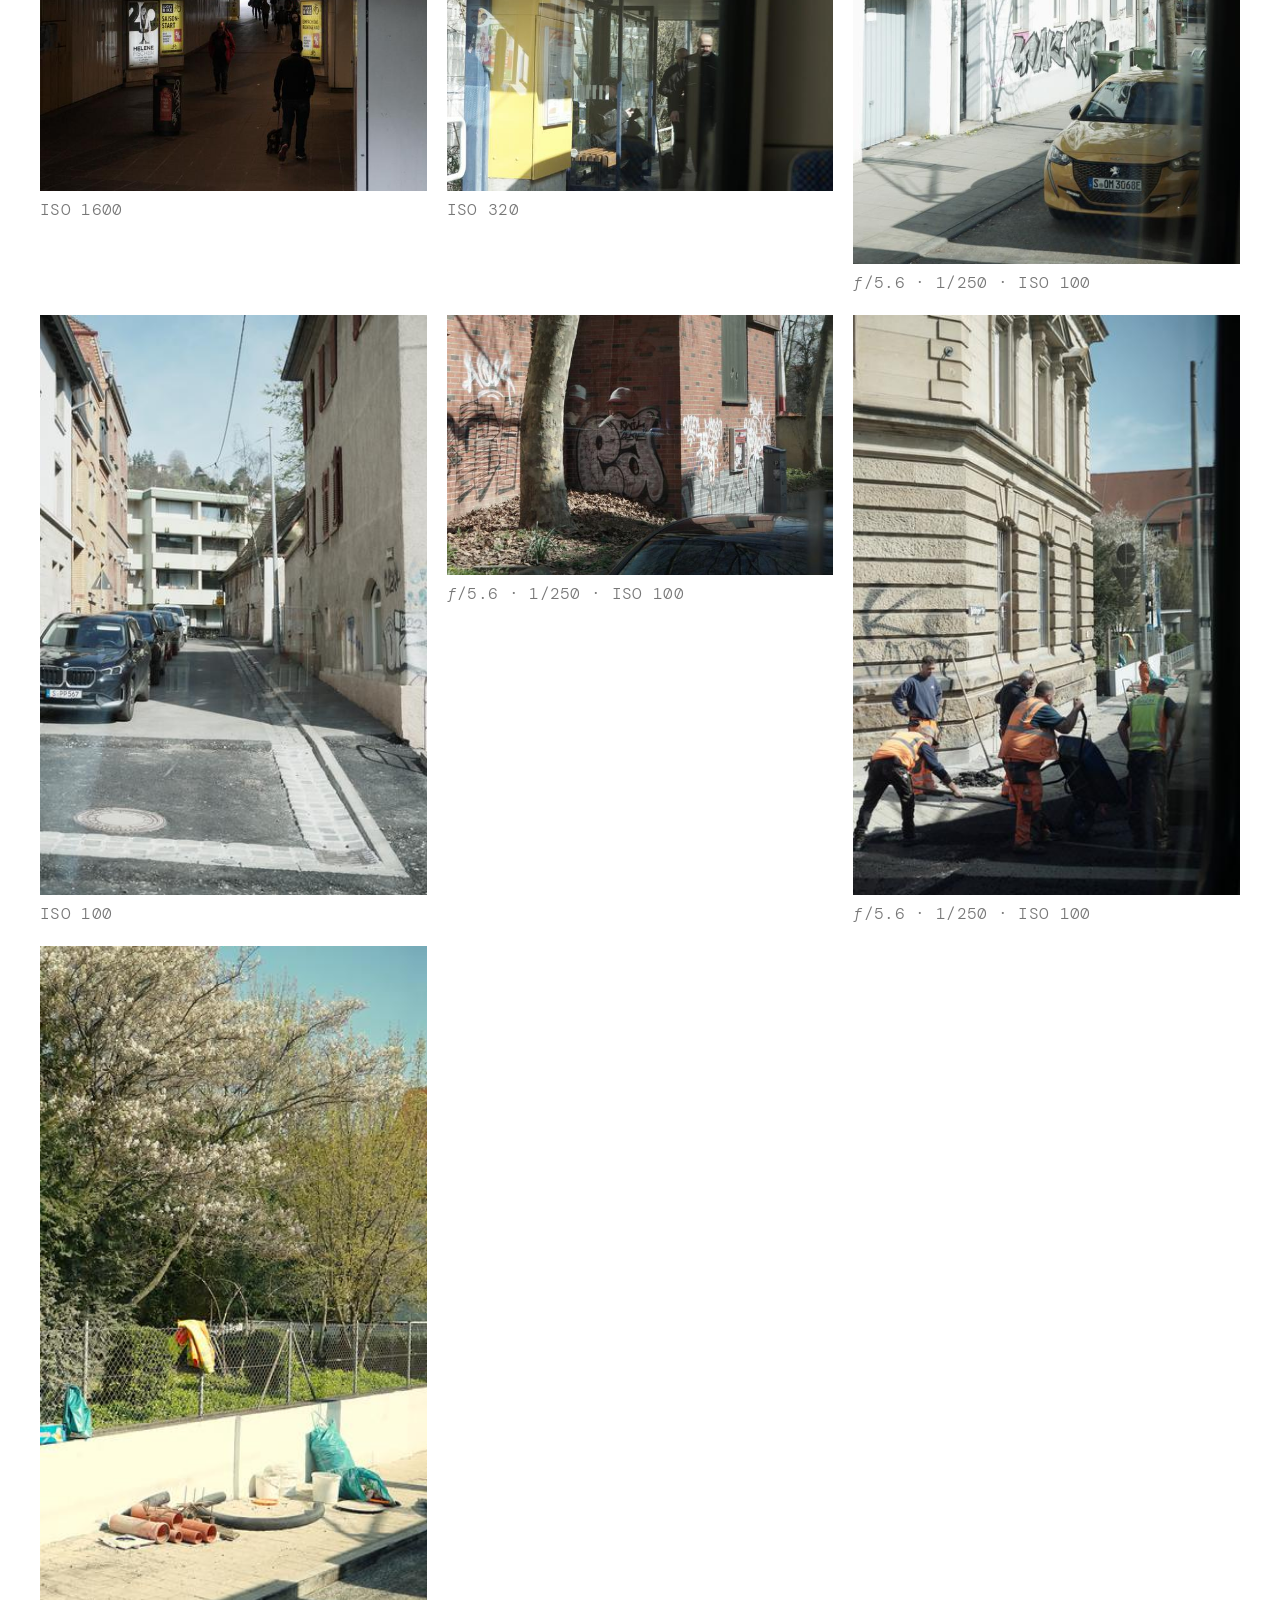
==== commit a5bbefe4: "upd" ====
--- a/index.html
+++ b/index.html
@@ -292,12 +292,12 @@
 </header>
 <div class="flow" id="flow"></div>
 <div class="stats">
-  <div class="stats-title">88 shots</div>
+  <div class="stats-title">90 shots</div>
   <div class="stats-row">
     <div class="stat-group"><div class="stat-label">Aperture</div><div class="stat-bar-row"><span class="stat-bar-label">ƒ/5.6</span><div class="stat-bar" style="width:120px;"></div><span class="stat-bar-count">37</span></div>
 <div class="stat-bar-row"><span class="stat-bar-label">ƒ/5</span><div class="stat-bar" style="width:22px;"></div><span class="stat-bar-count">7</span></div>
 <div class="stat-bar-row"><span class="stat-bar-label">ƒ/2.8</span><div class="stat-bar" style="width:22px;"></div><span class="stat-bar-count">7</span></div>
-<div class="stat-bar-row"><span class="stat-bar-label">ƒ/1.8</span><div class="stat-bar" style="width:9px;"></div><span class="stat-bar-count">3</span></div>
+<div class="stat-bar-row"><span class="stat-bar-label">ƒ/1.8</span><div class="stat-bar" style="width:22px;"></div><span class="stat-bar-count">7</span></div>
 <div class="stat-bar-row"><span class="stat-bar-label">ƒ/6.3</span><div class="stat-bar" style="width:8px;"></div><span class="stat-bar-count">2</span></div>
 <div class="stat-bar-row"><span class="stat-bar-label">ƒ/11</span><div class="stat-bar" style="width:8px;"></div><span class="stat-bar-count">2</span></div>
 <div class="stat-bar-row"><span class="stat-bar-label">ƒ/8</span><div class="stat-bar" style="width:8px;"></div><span class="stat-bar-count">1</span></div>
@@ -305,11 +305,12 @@
 <div class="stat-bar-row"><span class="stat-bar-label">ƒ/7.1</span><div class="stat-bar" style="width:8px;"></div><span class="stat-bar-count">1</span></div>
 <div class="stat-bar-row"><span class="stat-bar-label">ƒ/3.2</span><div class="stat-bar" style="width:8px;"></div><span class="stat-bar-count">1</span></div>
 </div><div class="stat-group"><div class="stat-label">Shutter</div><div class="stat-bar-row"><span class="stat-bar-label">1/250</span><div class="stat-bar" style="width:120px;"></div><span class="stat-bar-count">27</span></div>
-<div class="stat-bar-row"><span class="stat-bar-label">1/125</span><div class="stat-bar" style="width:53px;"></div><span class="stat-bar-count">12</span></div>
+<div class="stat-bar-row"><span class="stat-bar-label">1/125</span><div class="stat-bar" style="width:57px;"></div><span class="stat-bar-count">13</span></div>
 <div class="stat-bar-row"><span class="stat-bar-label">1/400</span><div class="stat-bar" style="width:35px;"></div><span class="stat-bar-count">8</span></div>
 <div class="stat-bar-row"><span class="stat-bar-label">1/200</span><div class="stat-bar" style="width:13px;"></div><span class="stat-bar-count">3</span></div>
 <div class="stat-bar-row"><span class="stat-bar-label">1/4000</span><div class="stat-bar" style="width:8px;"></div><span class="stat-bar-count">2</span></div>
 <div class="stat-bar-row"><span class="stat-bar-label">1/800</span><div class="stat-bar" style="width:8px;"></div><span class="stat-bar-count">2</span></div>
+<div class="stat-bar-row"><span class="stat-bar-label">1/320</span><div class="stat-bar" style="width:8px;"></div><span class="stat-bar-count">2</span></div>
 <div class="stat-bar-row"><span class="stat-bar-label">1/10</span><div class="stat-bar" style="width:8px;"></div><span class="stat-bar-count">1</span></div>
 <div class="stat-bar-row"><span class="stat-bar-label">1/160</span><div class="stat-bar" style="width:8px;"></div><span class="stat-bar-count">1</span></div>
 <div class="stat-bar-row"><span class="stat-bar-label">1/13</span><div class="stat-bar" style="width:8px;"></div><span class="stat-bar-count">1</span></div>
@@ -318,14 +319,15 @@
 <div class="stat-bar-row"><span class="stat-bar-label">1/1000</span><div class="stat-bar" style="width:8px;"></div><span class="stat-bar-count">1</span></div>
 <div class="stat-bar-row"><span class="stat-bar-label">1/2000</span><div class="stat-bar" style="width:8px;"></div><span class="stat-bar-count">1</span></div>
 <div class="stat-bar-row"><span class="stat-bar-label">1/500</span><div class="stat-bar" style="width:8px;"></div><span class="stat-bar-count">1</span></div>
-</div><div class="stat-group"><div class="stat-label">ISO</div><div class="stat-bar-row"><span class="stat-bar-label">ISO 100</span><div class="stat-bar" style="width:120px;"></div><span class="stat-bar-count">30</span></div>
-<div class="stat-bar-row"><span class="stat-bar-label">ISO 400</span><div class="stat-bar" style="width:44px;"></div><span class="stat-bar-count">11</span></div>
-<div class="stat-bar-row"><span class="stat-bar-label">ISO 3200</span><div class="stat-bar" style="width:36px;"></div><span class="stat-bar-count">9</span></div>
-<div class="stat-bar-row"><span class="stat-bar-label">ISO 800</span><div class="stat-bar" style="width:28px;"></div><span class="stat-bar-count">7</span></div>
-<div class="stat-bar-row"><span class="stat-bar-label">ISO 125</span><div class="stat-bar" style="width:24px;"></div><span class="stat-bar-count">6</span></div>
-<div class="stat-bar-row"><span class="stat-bar-label">ISO 1600</span><div class="stat-bar" style="width:20px;"></div><span class="stat-bar-count">5</span></div>
-<div class="stat-bar-row"><span class="stat-bar-label">ISO 250</span><div class="stat-bar" style="width:16px;"></div><span class="stat-bar-count">4</span></div>
-<div class="stat-bar-row"><span class="stat-bar-label">ISO 320</span><div class="stat-bar" style="width:12px;"></div><span class="stat-bar-count">3</span></div>
+<div class="stat-bar-row"><span class="stat-bar-label">1/60</span><div class="stat-bar" style="width:8px;"></div><span class="stat-bar-count">1</span></div>
+</div><div class="stat-group"><div class="stat-label">ISO</div><div class="stat-bar-row"><span class="stat-bar-label">ISO 100</span><div class="stat-bar" style="width:120px;"></div><span class="stat-bar-count">32</span></div>
+<div class="stat-bar-row"><span class="stat-bar-label">ISO 400</span><div class="stat-bar" style="width:41px;"></div><span class="stat-bar-count">11</span></div>
+<div class="stat-bar-row"><span class="stat-bar-label">ISO 3200</span><div class="stat-bar" style="width:33px;"></div><span class="stat-bar-count">9</span></div>
+<div class="stat-bar-row"><span class="stat-bar-label">ISO 125</span><div class="stat-bar" style="width:26px;"></div><span class="stat-bar-count">7</span></div>
+<div class="stat-bar-row"><span class="stat-bar-label">ISO 800</span><div class="stat-bar" style="width:22px;"></div><span class="stat-bar-count">6</span></div>
+<div class="stat-bar-row"><span class="stat-bar-label">ISO 1600</span><div class="stat-bar" style="width:18px;"></div><span class="stat-bar-count">5</span></div>
+<div class="stat-bar-row"><span class="stat-bar-label">ISO 250</span><div class="stat-bar" style="width:15px;"></div><span class="stat-bar-count">4</span></div>
+<div class="stat-bar-row"><span class="stat-bar-label">ISO 320</span><div class="stat-bar" style="width:11px;"></div><span class="stat-bar-count">3</span></div>
 <div class="stat-bar-row"><span class="stat-bar-label">ISO 2000</span><div class="stat-bar" style="width:8px;"></div><span class="stat-bar-count">2</span></div>
 <div class="stat-bar-row"><span class="stat-bar-label">ISO 200</span><div class="stat-bar" style="width:8px;"></div><span class="stat-bar-count">2</span></div>
 <div class="stat-bar-row"><span class="stat-bar-label">ISO 500</span><div class="stat-bar" style="width:8px;"></div><span class="stat-bar-count">2</span></div>
@@ -347,17 +349,38 @@
 <script>
 const photos = [
   {
-    "id": "7f-4623",
-    "thumb": "photos/thumb/DSC04623-crop-edit.jpg",
-    "full": "photos/full/DSC04623-crop-edit.jpg",
-    "meta": "ISO 100",
-    "date_group": "April 2026"
-  },
-  {
-    "id": "38-4621",
-    "thumb": "photos/thumb/DSC04621.jpg",
-    "full": "photos/full/DSC04621.jpg",
+    "id": "87-4657",
+    "thumb": "photos/thumb/DSC04657-crop-edit.jpg",
+    "full": "photos/full/DSC04657-crop-edit.jpg",
+    "meta": "ƒ/1.8 · 1/60 · ISO 125",
+    "date_group": "April 2026"
+  },
+  {
+    "id": "99-4655",
+    "thumb": "photos/thumb/DSC04655-crop-edit.jpg",
+    "full": "photos/full/DSC04655-crop-edit.jpg",
     "meta": "ƒ/1.8 · 1/125 · ISO 100",
+    "date_group": "April 2026"
+  },
+  {
+    "id": "49-4644",
+    "thumb": "photos/thumb/DSC04644-crop-edit.jpg",
+    "full": "photos/full/DSC04644-crop-edit.jpg",
+    "meta": "ƒ/1.8 · 1/320 · ISO 100",
+    "date_group": "April 2026"
+  },
+  {
+    "id": "ee-4621",
+    "thumb": "photos/thumb/DSC04621-crop-edit.jpg",
+    "full": "photos/full/DSC04621-crop-edit.jpg",
+    "meta": "ƒ/1.8 · 1/125 · ISO 100",
+    "date_group": "April 2026"
+  },
+  {
+    "id": "1c-4613",
+    "thumb": "photos/thumb/DSC04613-crop-edit.jpg",
+    "full": "photos/full/DSC04613-crop-edit.jpg",
+    "meta": "ƒ/1.8 · 1/320 · ISO 100",
     "date_group": "April 2026"
   },
   {
@@ -368,24 +391,17 @@
     "date_group": "April 2026"
   },
   {
-    "id": "b0-4598",
-    "thumb": "photos/thumb/DSC04598-crop-edit.jpg",
-    "full": "photos/full/DSC04598-crop-edit.jpg",
+    "id": "66-4598",
+    "thumb": "photos/thumb/DSC04598-crop-edit-close.jpg",
+    "full": "photos/full/DSC04598-crop-edit-close.jpg",
     "meta": "ƒ/2.8 · 1/500 · ISO 100",
     "date_group": "April 2026"
   },
   {
-    "id": "8e-4574",
-    "thumb": "photos/thumb/DSC04574.jpg",
-    "full": "photos/full/DSC04574.jpg",
+    "id": "aa-4574",
+    "thumb": "photos/thumb/DSC04574-crop-edit-xlose.jpg",
+    "full": "photos/full/DSC04574-crop-edit-xlose.jpg",
     "meta": "ƒ/2.8 · 1/800 · ISO 100",
-    "date_group": "April 2026"
-  },
-  {
-    "id": "35-4549",
-    "thumb": "photos/thumb/DSC04549-crop-edit.jpg",
-    "full": "photos/full/DSC04549-crop-edit.jpg",
-    "meta": "ISO 800",
     "date_group": "April 2026"
   },
   {
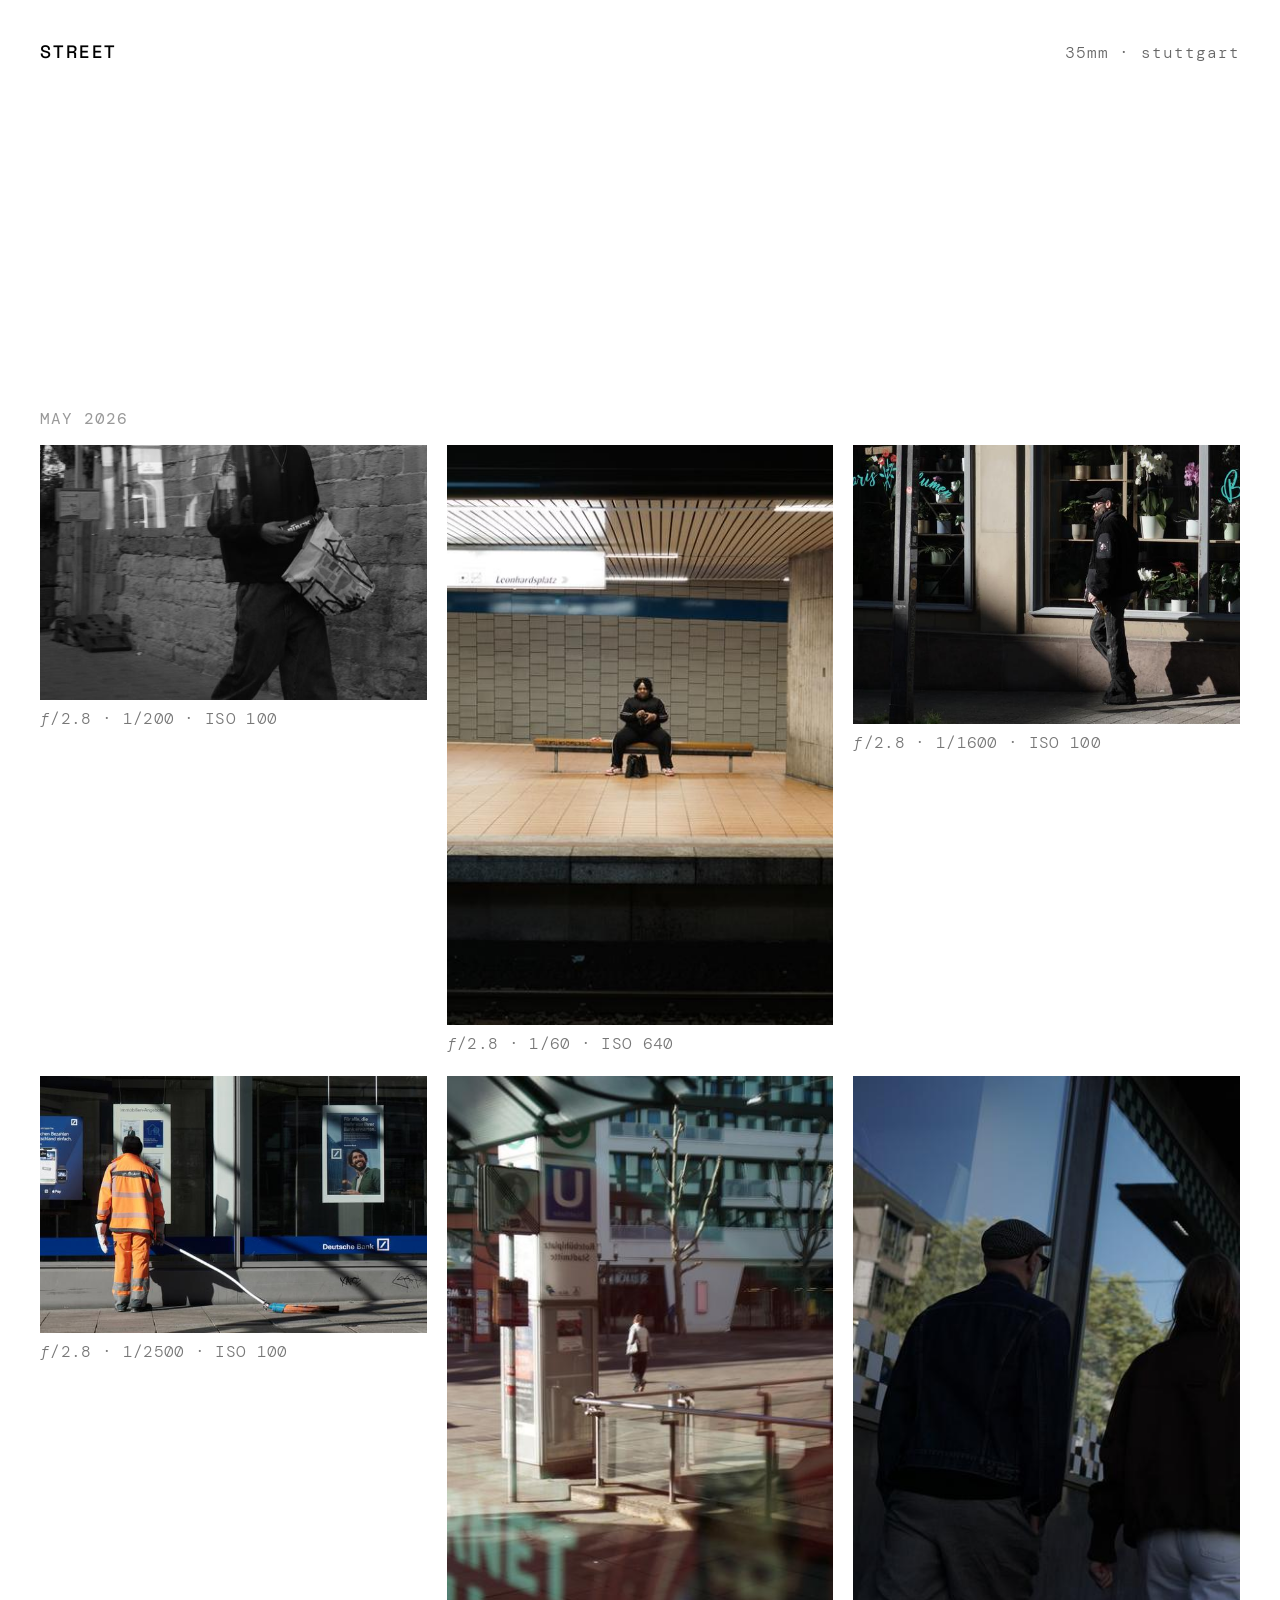
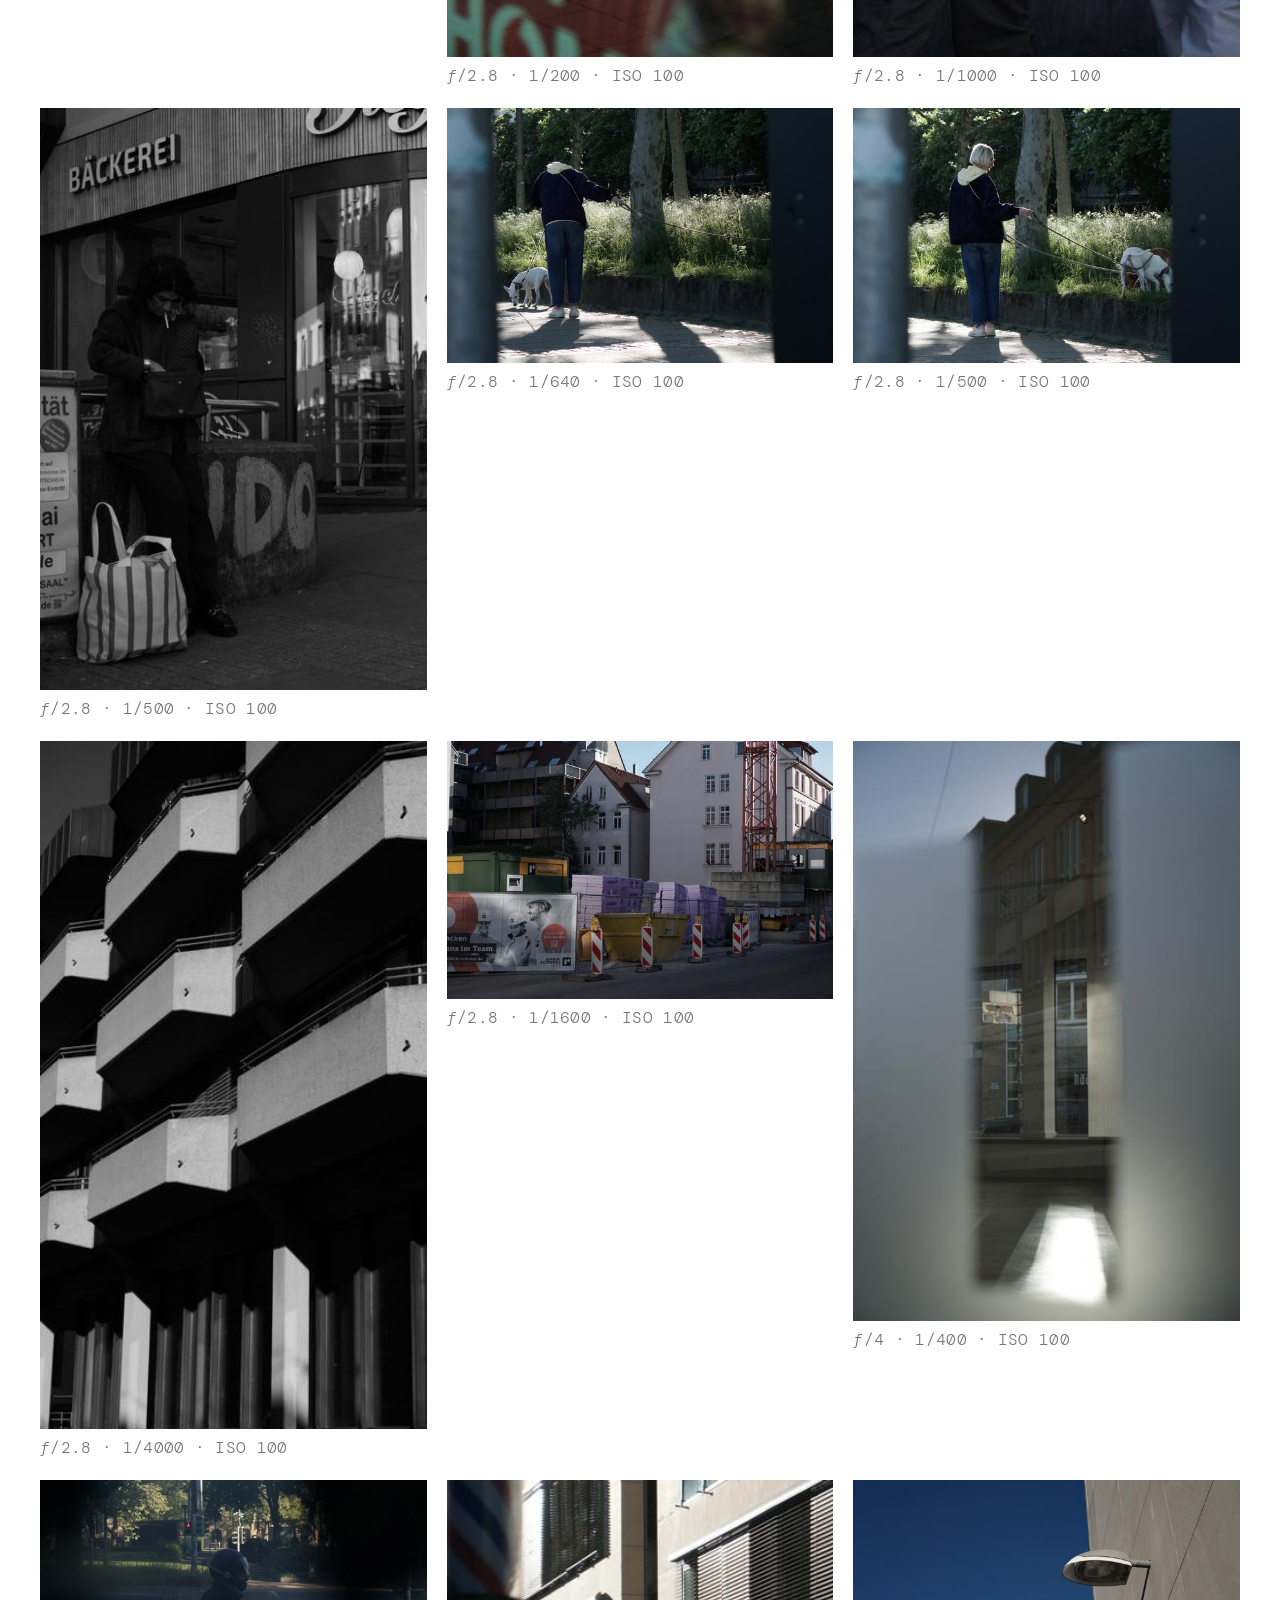
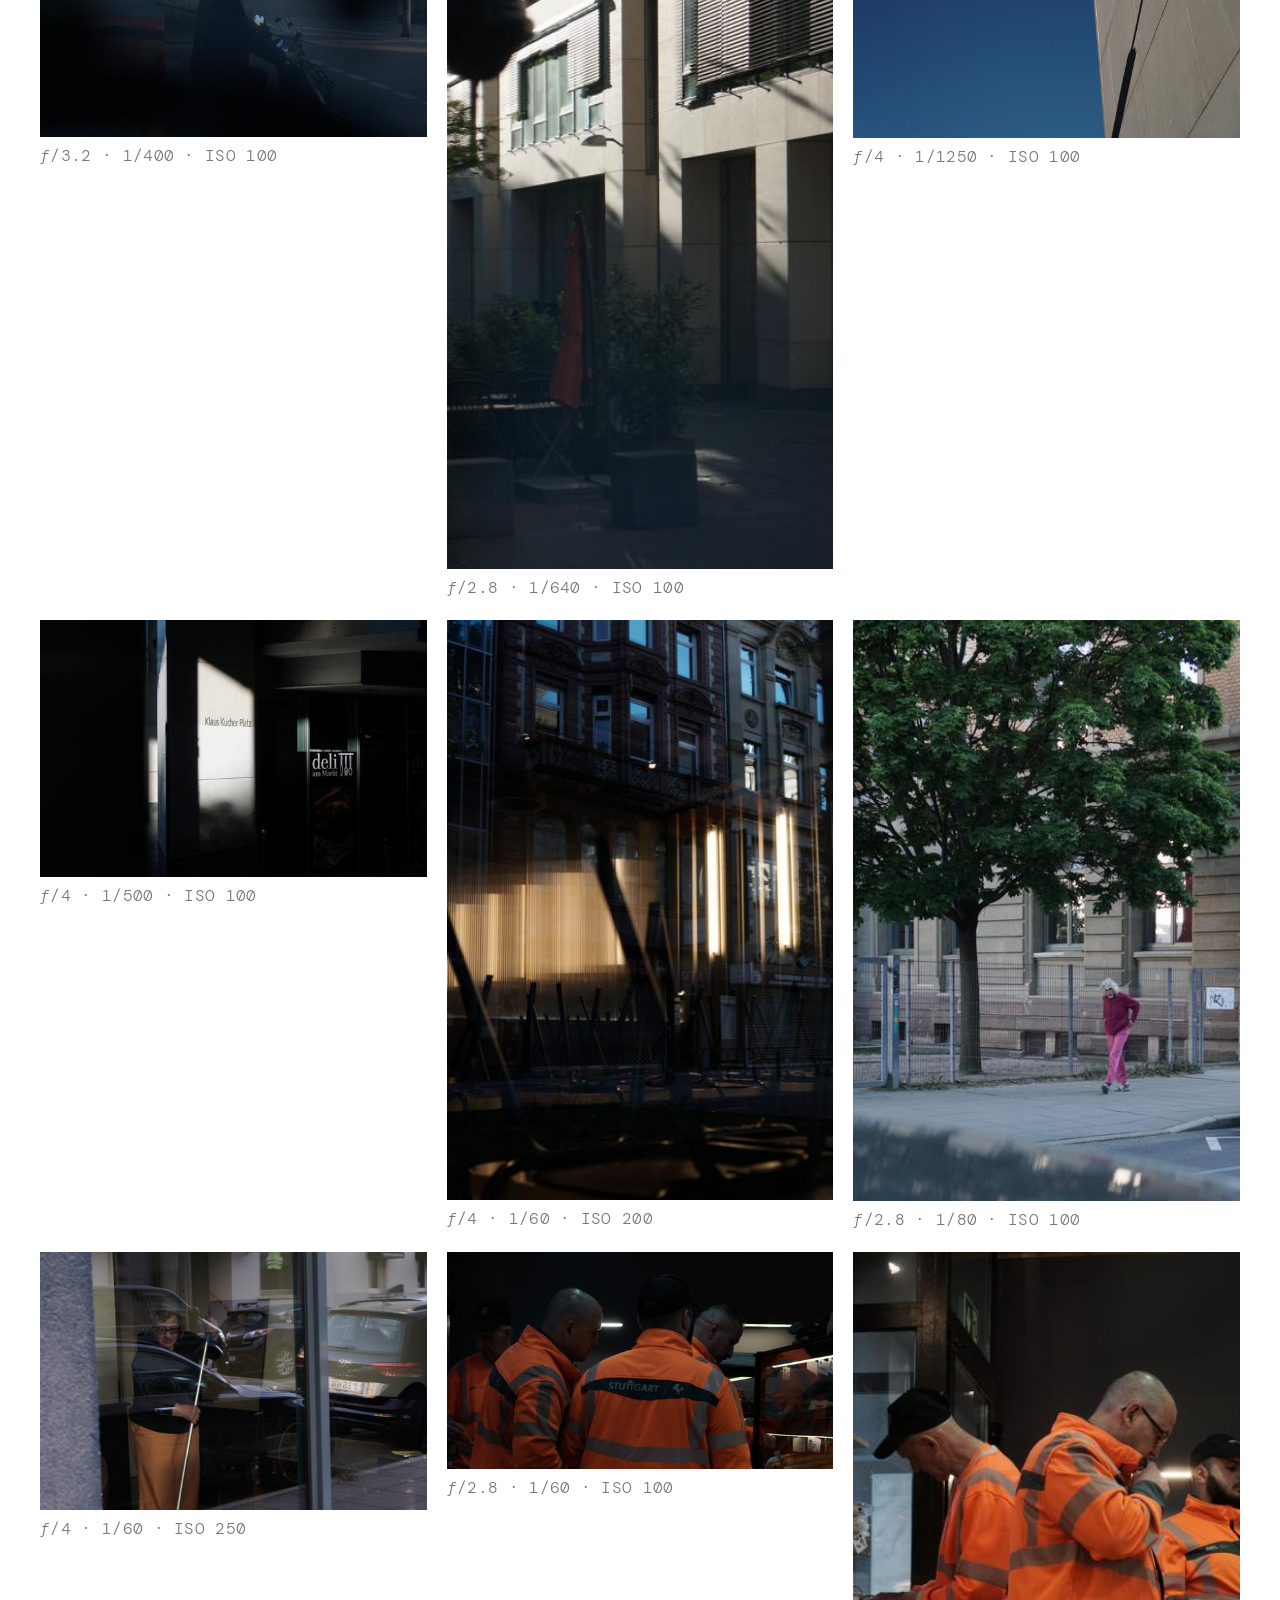
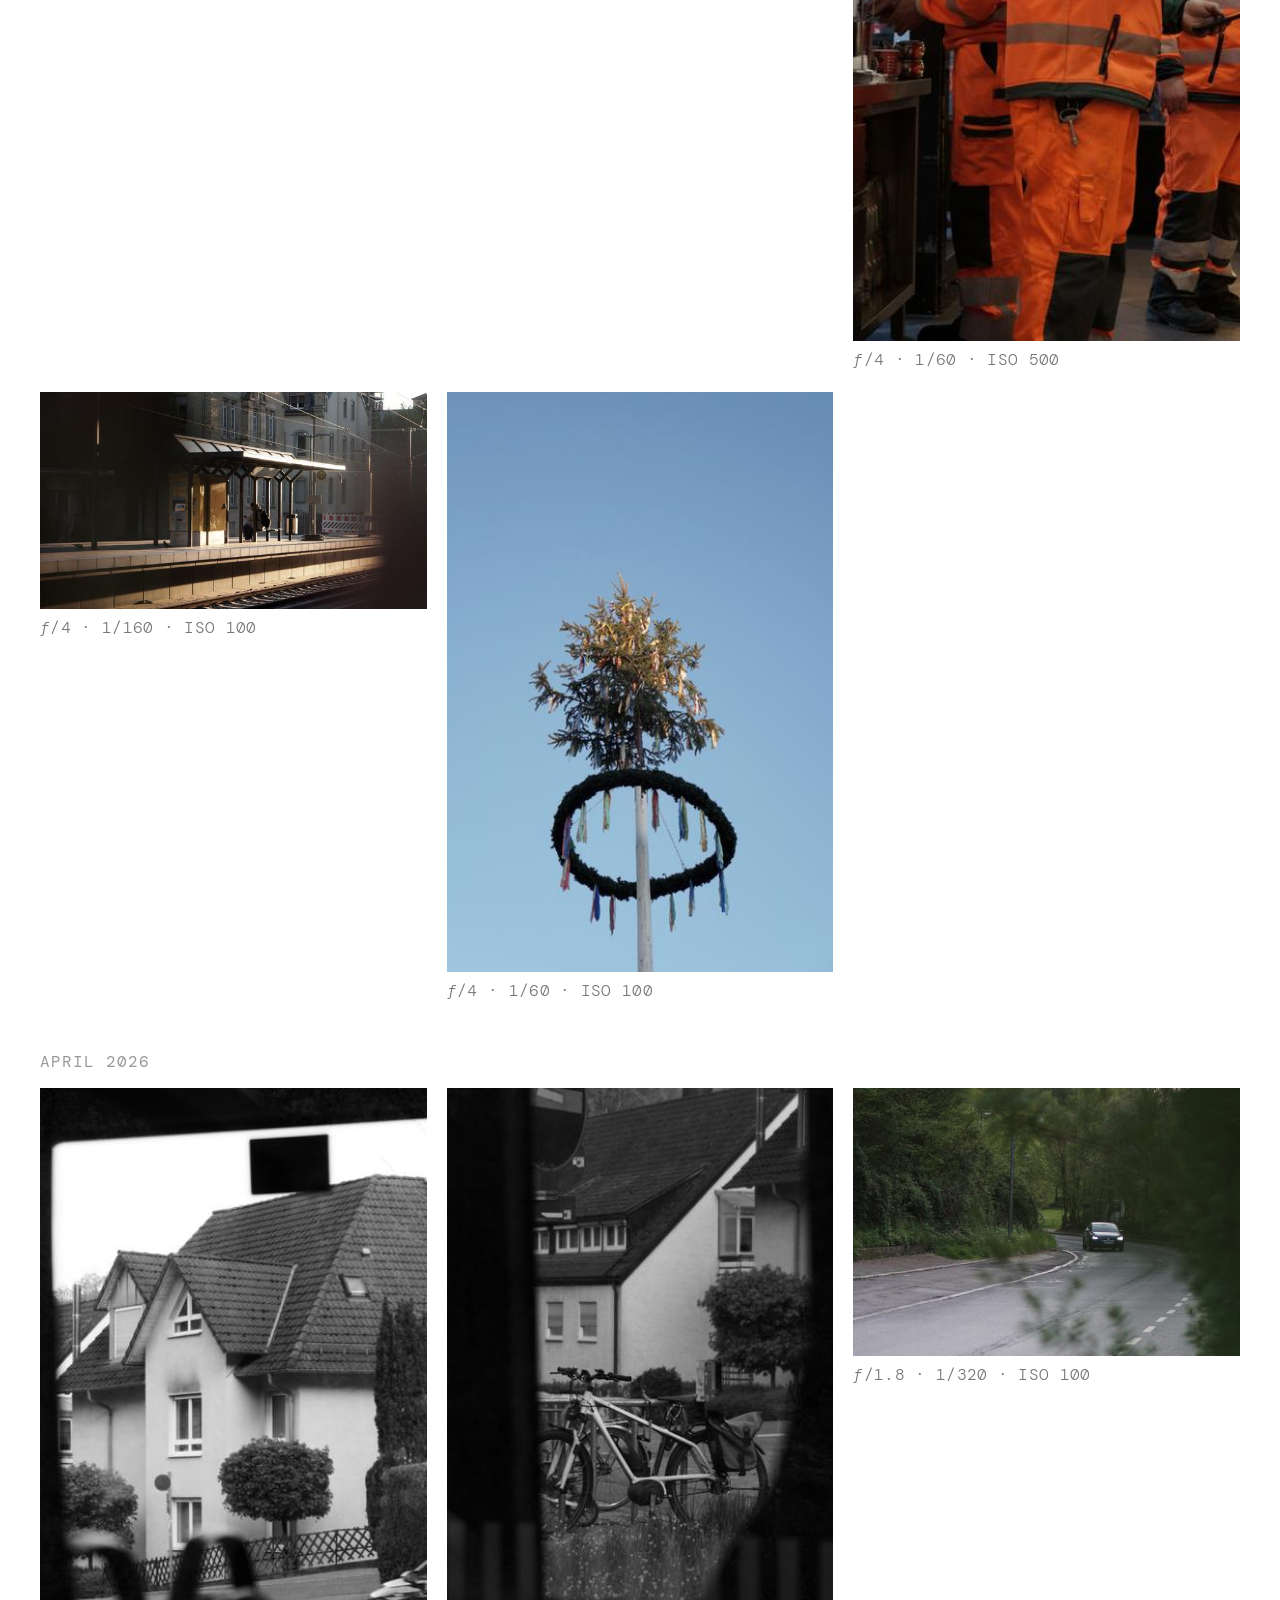
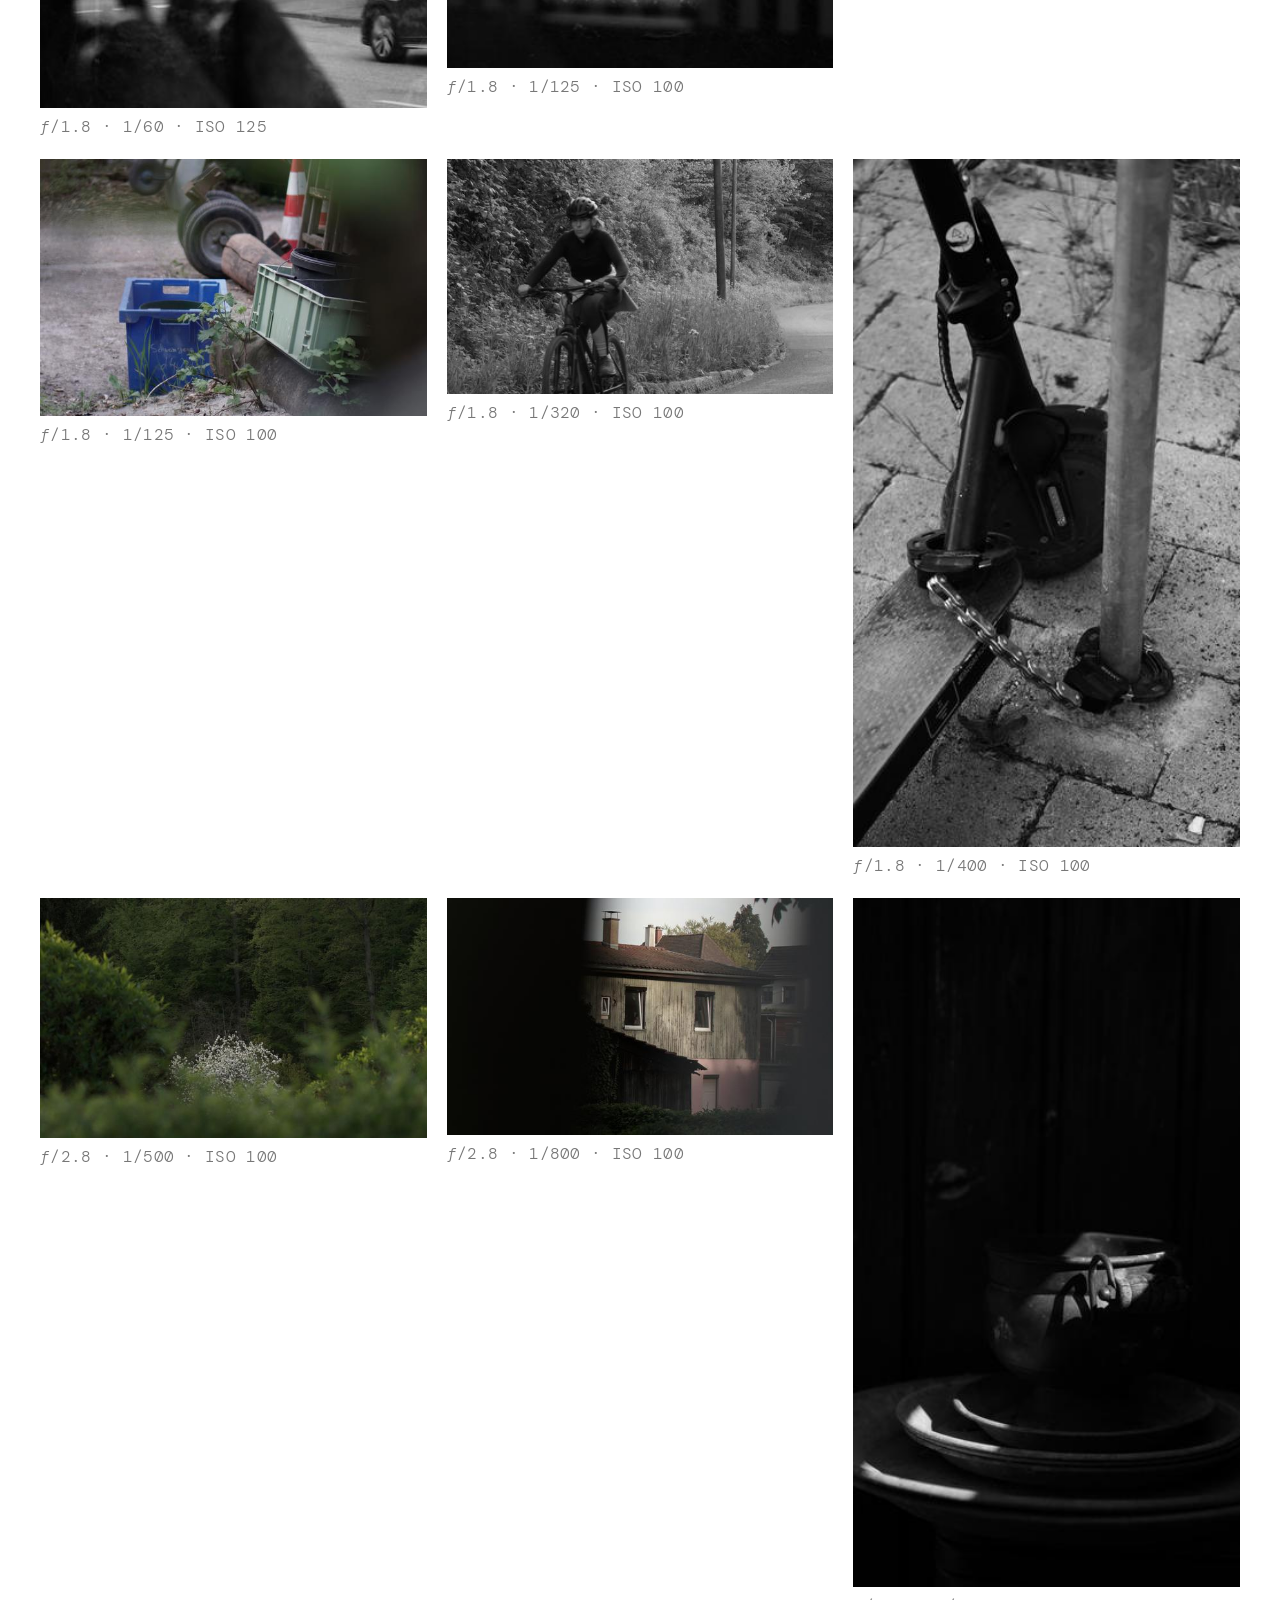
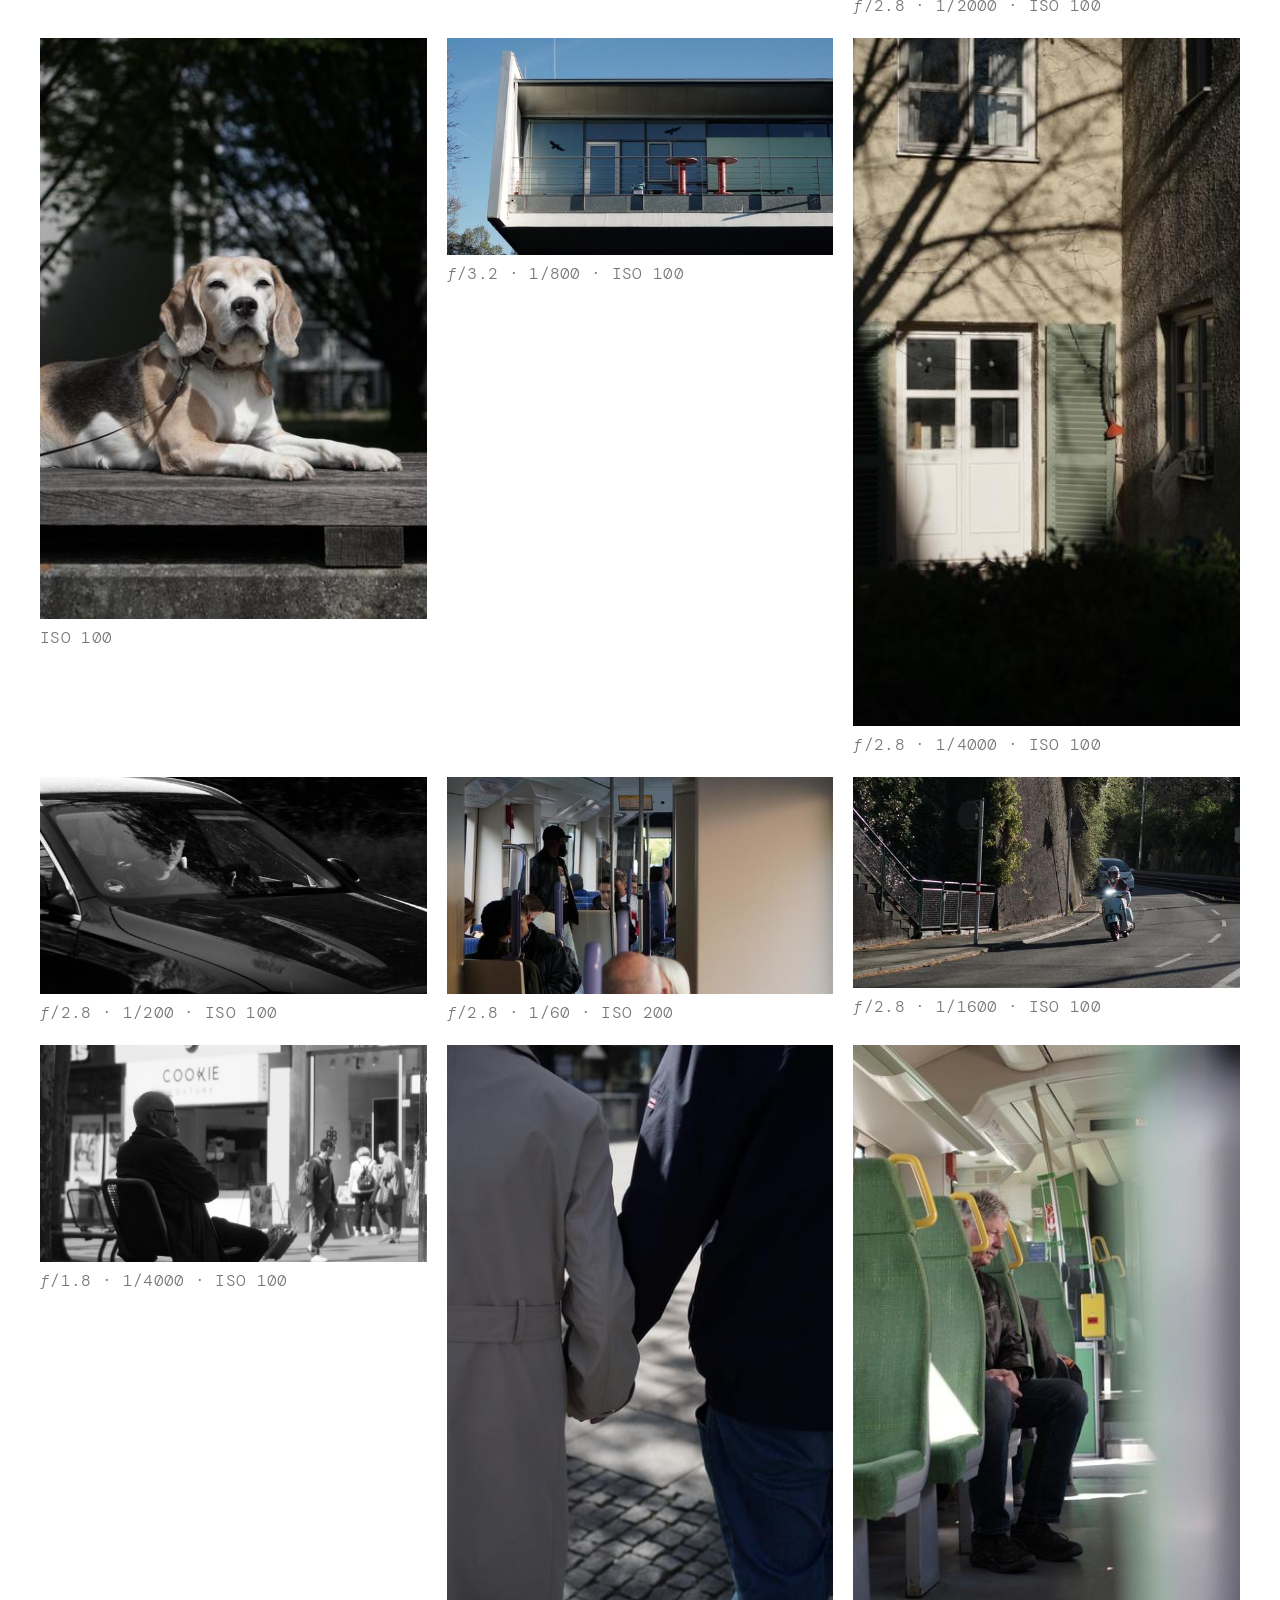
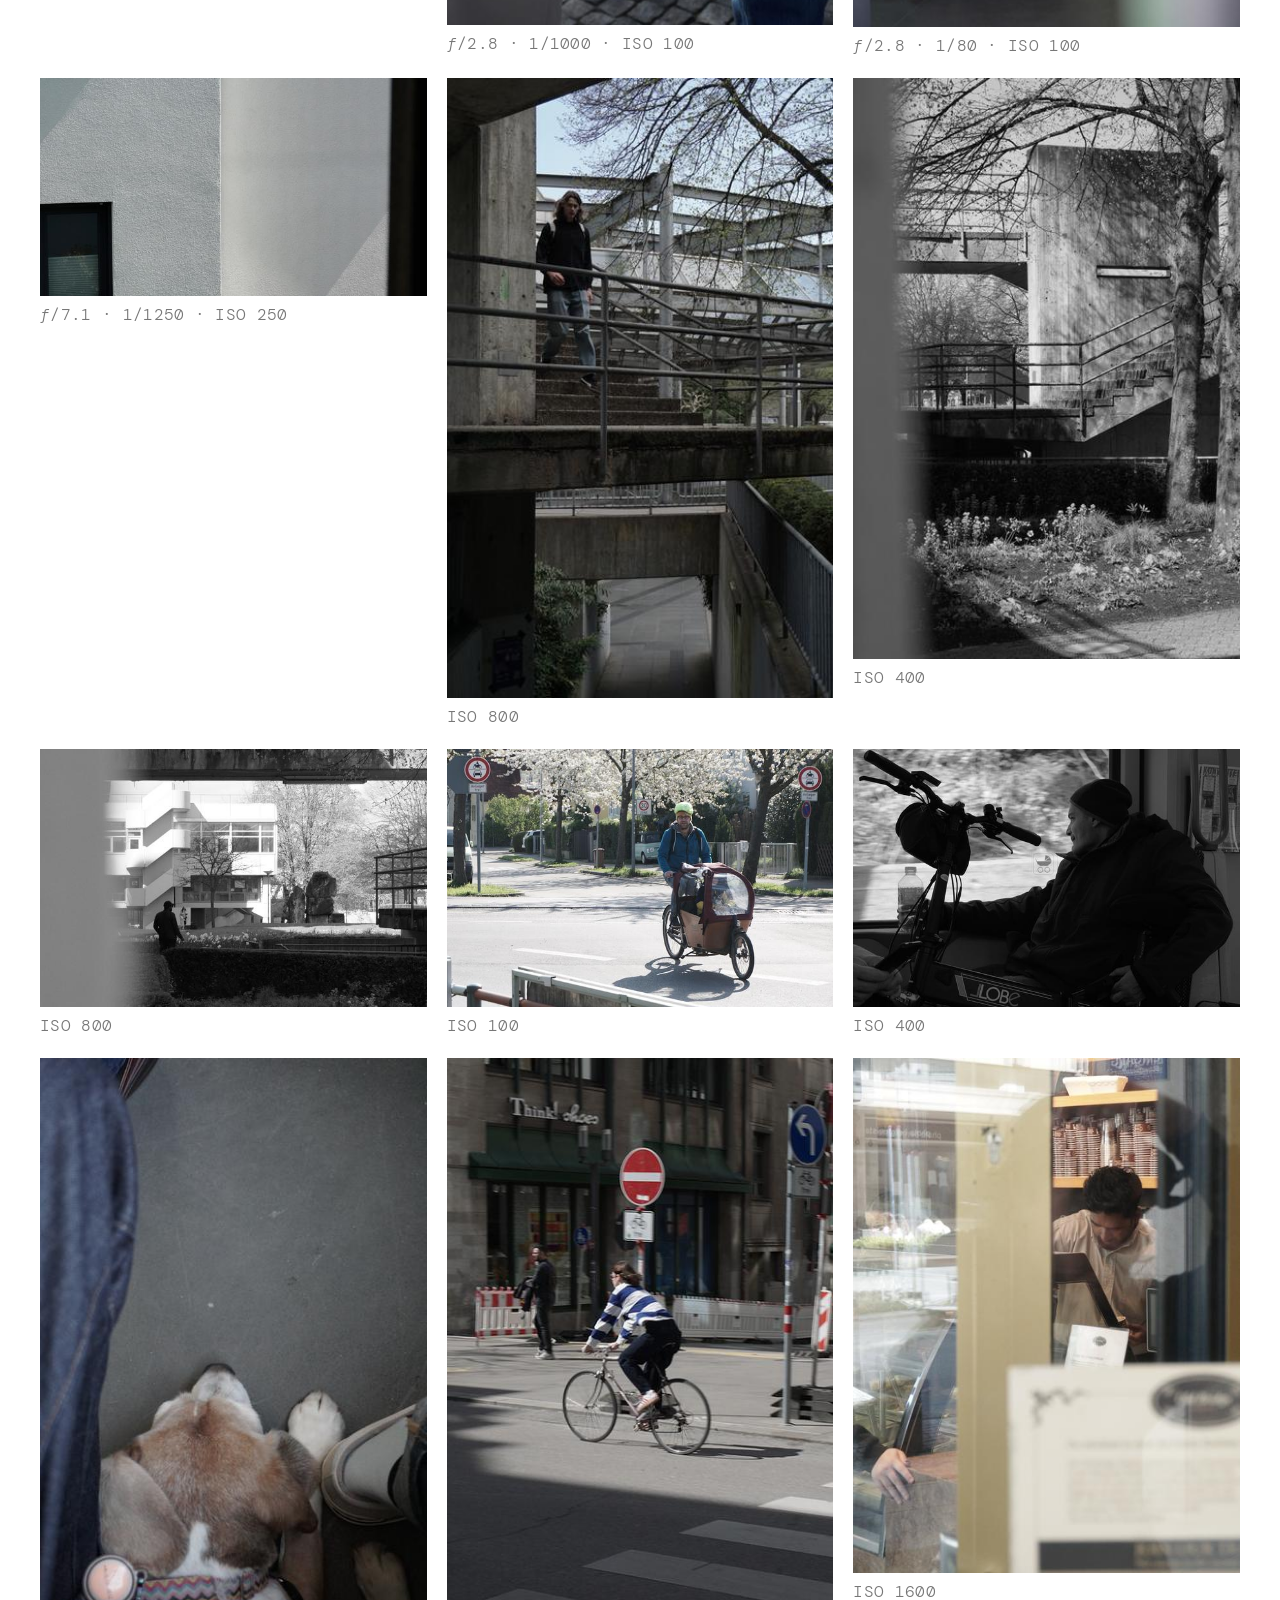
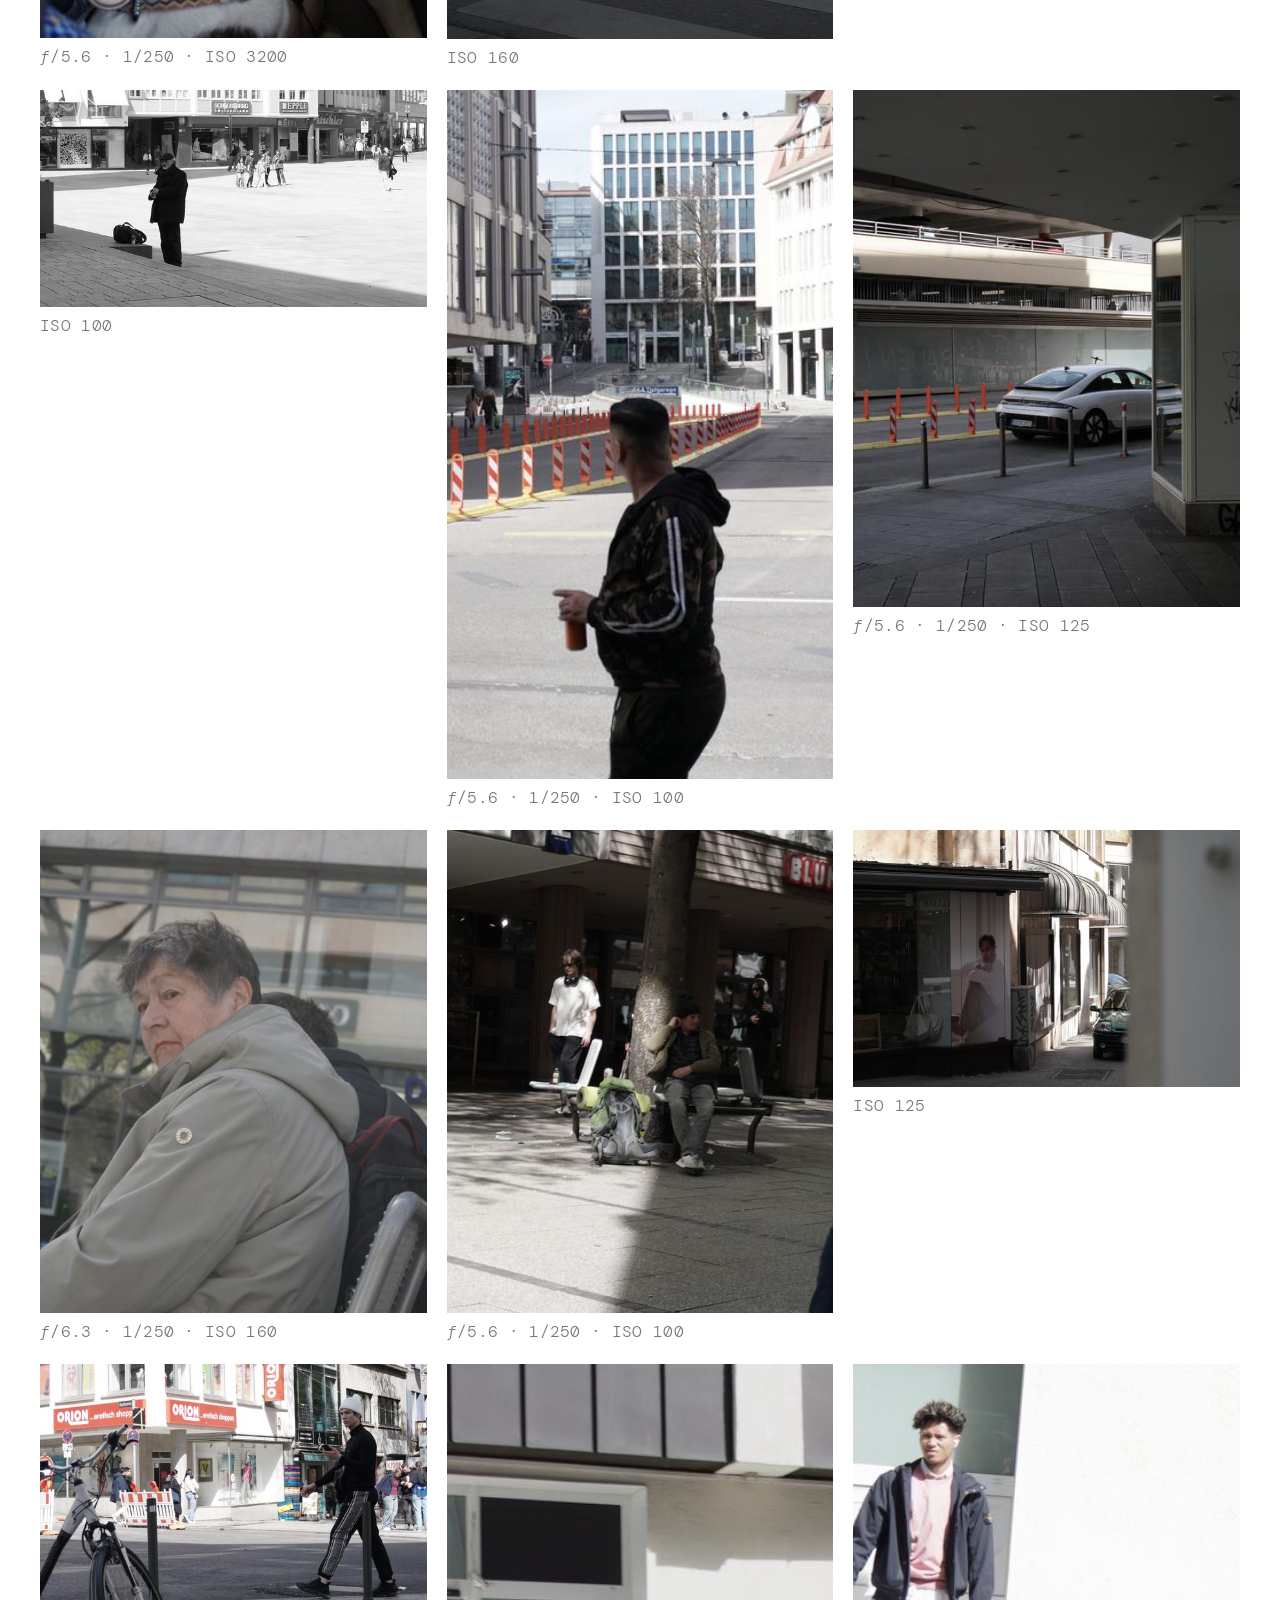
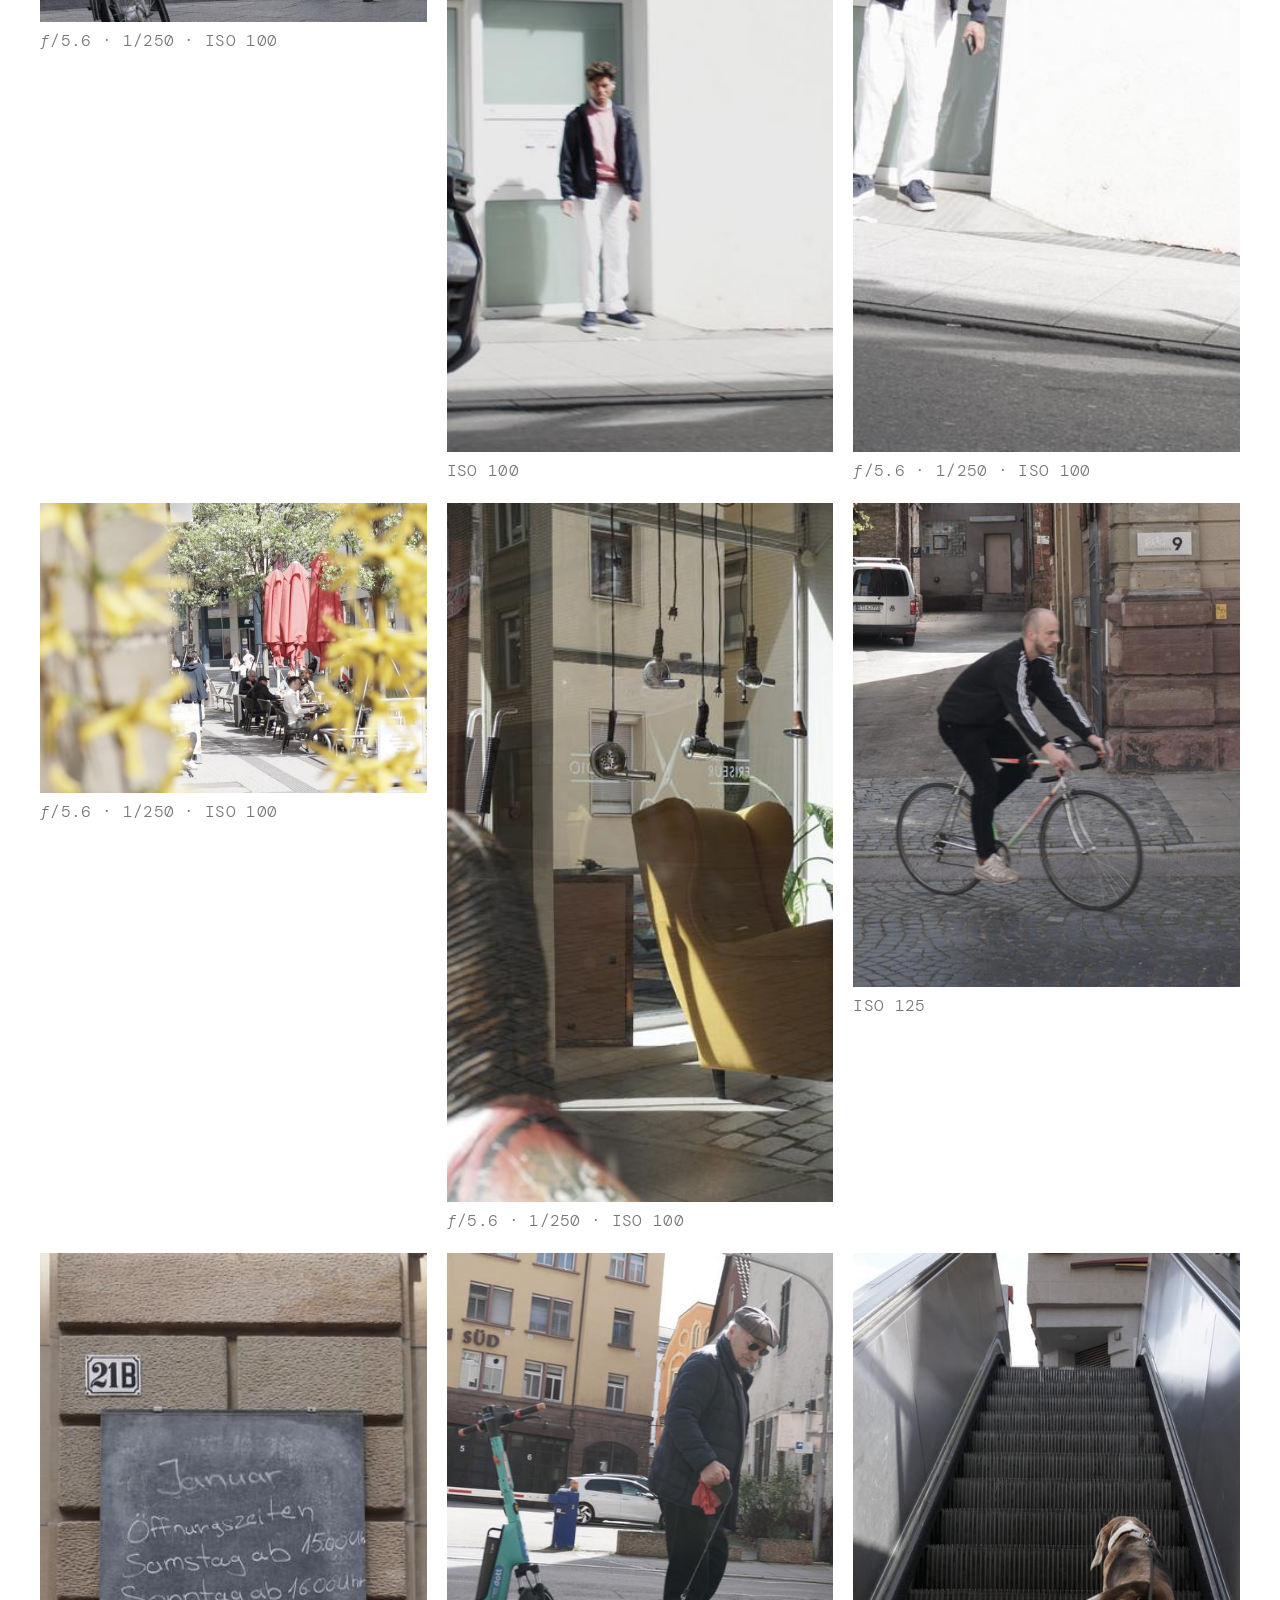
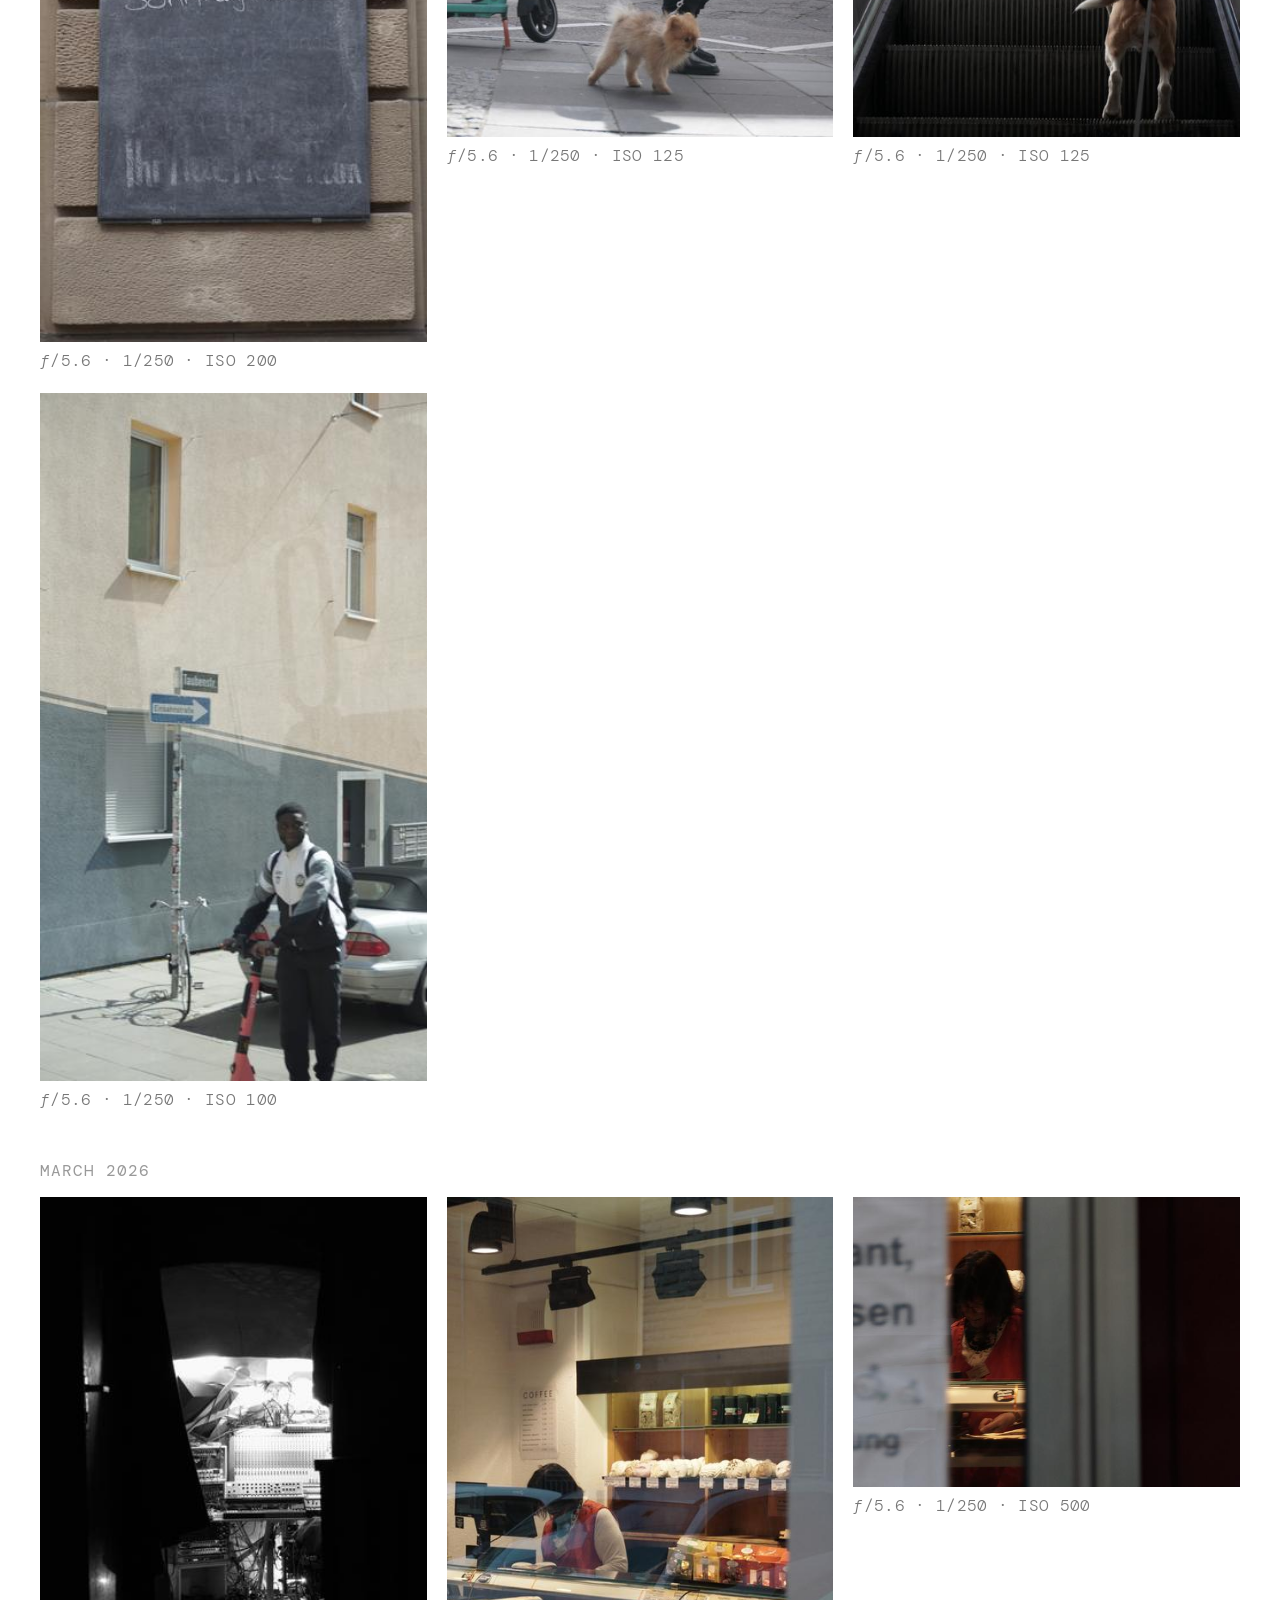
==== commit c3e7180e: "may" ====
--- a/index.html
+++ b/index.html
@@ -292,50 +292,54 @@
 </header>
 <div class="flow" id="flow"></div>
 <div class="stats">
-  <div class="stats-title">90 shots</div>
+  <div class="stats-title">115 shots</div>
   <div class="stats-row">
     <div class="stat-group"><div class="stat-label">Aperture</div><div class="stat-bar-row"><span class="stat-bar-label">ƒ/5.6</span><div class="stat-bar" style="width:120px;"></div><span class="stat-bar-count">37</span></div>
+<div class="stat-bar-row"><span class="stat-bar-label">ƒ/2.8</span><div class="stat-bar" style="width:74px;"></div><span class="stat-bar-count">23</span></div>
+<div class="stat-bar-row"><span class="stat-bar-label">ƒ/4</span><div class="stat-bar" style="width:25px;"></div><span class="stat-bar-count">8</span></div>
 <div class="stat-bar-row"><span class="stat-bar-label">ƒ/5</span><div class="stat-bar" style="width:22px;"></div><span class="stat-bar-count">7</span></div>
-<div class="stat-bar-row"><span class="stat-bar-label">ƒ/2.8</span><div class="stat-bar" style="width:22px;"></div><span class="stat-bar-count">7</span></div>
 <div class="stat-bar-row"><span class="stat-bar-label">ƒ/1.8</span><div class="stat-bar" style="width:22px;"></div><span class="stat-bar-count">7</span></div>
 <div class="stat-bar-row"><span class="stat-bar-label">ƒ/6.3</span><div class="stat-bar" style="width:8px;"></div><span class="stat-bar-count">2</span></div>
 <div class="stat-bar-row"><span class="stat-bar-label">ƒ/11</span><div class="stat-bar" style="width:8px;"></div><span class="stat-bar-count">2</span></div>
+<div class="stat-bar-row"><span class="stat-bar-label">ƒ/3.2</span><div class="stat-bar" style="width:8px;"></div><span class="stat-bar-count">2</span></div>
 <div class="stat-bar-row"><span class="stat-bar-label">ƒ/8</span><div class="stat-bar" style="width:8px;"></div><span class="stat-bar-count">1</span></div>
 <div class="stat-bar-row"><span class="stat-bar-label">ƒ/4.5</span><div class="stat-bar" style="width:8px;"></div><span class="stat-bar-count">1</span></div>
 <div class="stat-bar-row"><span class="stat-bar-label">ƒ/7.1</span><div class="stat-bar" style="width:8px;"></div><span class="stat-bar-count">1</span></div>
-<div class="stat-bar-row"><span class="stat-bar-label">ƒ/3.2</span><div class="stat-bar" style="width:8px;"></div><span class="stat-bar-count">1</span></div>
 </div><div class="stat-group"><div class="stat-label">Shutter</div><div class="stat-bar-row"><span class="stat-bar-label">1/250</span><div class="stat-bar" style="width:120px;"></div><span class="stat-bar-count">27</span></div>
 <div class="stat-bar-row"><span class="stat-bar-label">1/125</span><div class="stat-bar" style="width:57px;"></div><span class="stat-bar-count">13</span></div>
-<div class="stat-bar-row"><span class="stat-bar-label">1/400</span><div class="stat-bar" style="width:35px;"></div><span class="stat-bar-count">8</span></div>
-<div class="stat-bar-row"><span class="stat-bar-label">1/200</span><div class="stat-bar" style="width:13px;"></div><span class="stat-bar-count">3</span></div>
-<div class="stat-bar-row"><span class="stat-bar-label">1/4000</span><div class="stat-bar" style="width:8px;"></div><span class="stat-bar-count">2</span></div>
+<div class="stat-bar-row"><span class="stat-bar-label">1/400</span><div class="stat-bar" style="width:44px;"></div><span class="stat-bar-count">10</span></div>
+<div class="stat-bar-row"><span class="stat-bar-label">1/60</span><div class="stat-bar" style="width:35px;"></div><span class="stat-bar-count">8</span></div>
+<div class="stat-bar-row"><span class="stat-bar-label">1/200</span><div class="stat-bar" style="width:22px;"></div><span class="stat-bar-count">5</span></div>
+<div class="stat-bar-row"><span class="stat-bar-label">1/500</span><div class="stat-bar" style="width:17px;"></div><span class="stat-bar-count">4</span></div>
+<div class="stat-bar-row"><span class="stat-bar-label">1/4000</span><div class="stat-bar" style="width:13px;"></div><span class="stat-bar-count">3</span></div>
+<div class="stat-bar-row"><span class="stat-bar-label">1/1600</span><div class="stat-bar" style="width:13px;"></div><span class="stat-bar-count">3</span></div>
+<div class="stat-bar-row"><span class="stat-bar-label">1/160</span><div class="stat-bar" style="width:8px;"></div><span class="stat-bar-count">2</span></div>
+<div class="stat-bar-row"><span class="stat-bar-label">1/1250</span><div class="stat-bar" style="width:8px;"></div><span class="stat-bar-count">2</span></div>
+<div class="stat-bar-row"><span class="stat-bar-label">1/80</span><div class="stat-bar" style="width:8px;"></div><span class="stat-bar-count">2</span></div>
+<div class="stat-bar-row"><span class="stat-bar-label">1/1000</span><div class="stat-bar" style="width:8px;"></div><span class="stat-bar-count">2</span></div>
 <div class="stat-bar-row"><span class="stat-bar-label">1/800</span><div class="stat-bar" style="width:8px;"></div><span class="stat-bar-count">2</span></div>
 <div class="stat-bar-row"><span class="stat-bar-label">1/320</span><div class="stat-bar" style="width:8px;"></div><span class="stat-bar-count">2</span></div>
+<div class="stat-bar-row"><span class="stat-bar-label">1/640</span><div class="stat-bar" style="width:8px;"></div><span class="stat-bar-count">2</span></div>
 <div class="stat-bar-row"><span class="stat-bar-label">1/10</span><div class="stat-bar" style="width:8px;"></div><span class="stat-bar-count">1</span></div>
-<div class="stat-bar-row"><span class="stat-bar-label">1/160</span><div class="stat-bar" style="width:8px;"></div><span class="stat-bar-count">1</span></div>
 <div class="stat-bar-row"><span class="stat-bar-label">1/13</span><div class="stat-bar" style="width:8px;"></div><span class="stat-bar-count">1</span></div>
-<div class="stat-bar-row"><span class="stat-bar-label">1/1250</span><div class="stat-bar" style="width:8px;"></div><span class="stat-bar-count">1</span></div>
-<div class="stat-bar-row"><span class="stat-bar-label">1/80</span><div class="stat-bar" style="width:8px;"></div><span class="stat-bar-count">1</span></div>
-<div class="stat-bar-row"><span class="stat-bar-label">1/1000</span><div class="stat-bar" style="width:8px;"></div><span class="stat-bar-count">1</span></div>
 <div class="stat-bar-row"><span class="stat-bar-label">1/2000</span><div class="stat-bar" style="width:8px;"></div><span class="stat-bar-count">1</span></div>
-<div class="stat-bar-row"><span class="stat-bar-label">1/500</span><div class="stat-bar" style="width:8px;"></div><span class="stat-bar-count">1</span></div>
-<div class="stat-bar-row"><span class="stat-bar-label">1/60</span><div class="stat-bar" style="width:8px;"></div><span class="stat-bar-count">1</span></div>
-</div><div class="stat-group"><div class="stat-label">ISO</div><div class="stat-bar-row"><span class="stat-bar-label">ISO 100</span><div class="stat-bar" style="width:120px;"></div><span class="stat-bar-count">32</span></div>
-<div class="stat-bar-row"><span class="stat-bar-label">ISO 400</span><div class="stat-bar" style="width:41px;"></div><span class="stat-bar-count">11</span></div>
-<div class="stat-bar-row"><span class="stat-bar-label">ISO 3200</span><div class="stat-bar" style="width:33px;"></div><span class="stat-bar-count">9</span></div>
-<div class="stat-bar-row"><span class="stat-bar-label">ISO 125</span><div class="stat-bar" style="width:26px;"></div><span class="stat-bar-count">7</span></div>
-<div class="stat-bar-row"><span class="stat-bar-label">ISO 800</span><div class="stat-bar" style="width:22px;"></div><span class="stat-bar-count">6</span></div>
-<div class="stat-bar-row"><span class="stat-bar-label">ISO 1600</span><div class="stat-bar" style="width:18px;"></div><span class="stat-bar-count">5</span></div>
-<div class="stat-bar-row"><span class="stat-bar-label">ISO 250</span><div class="stat-bar" style="width:15px;"></div><span class="stat-bar-count">4</span></div>
-<div class="stat-bar-row"><span class="stat-bar-label">ISO 320</span><div class="stat-bar" style="width:11px;"></div><span class="stat-bar-count">3</span></div>
+<div class="stat-bar-row"><span class="stat-bar-label">1/2500</span><div class="stat-bar" style="width:8px;"></div><span class="stat-bar-count">1</span></div>
+</div><div class="stat-group"><div class="stat-label">ISO</div><div class="stat-bar-row"><span class="stat-bar-label">ISO 100</span><div class="stat-bar" style="width:120px;"></div><span class="stat-bar-count">52</span></div>
+<div class="stat-bar-row"><span class="stat-bar-label">ISO 400</span><div class="stat-bar" style="width:25px;"></div><span class="stat-bar-count">11</span></div>
+<div class="stat-bar-row"><span class="stat-bar-label">ISO 3200</span><div class="stat-bar" style="width:20px;"></div><span class="stat-bar-count">9</span></div>
+<div class="stat-bar-row"><span class="stat-bar-label">ISO 125</span><div class="stat-bar" style="width:16px;"></div><span class="stat-bar-count">7</span></div>
+<div class="stat-bar-row"><span class="stat-bar-label">ISO 800</span><div class="stat-bar" style="width:13px;"></div><span class="stat-bar-count">6</span></div>
+<div class="stat-bar-row"><span class="stat-bar-label">ISO 1600</span><div class="stat-bar" style="width:11px;"></div><span class="stat-bar-count">5</span></div>
+<div class="stat-bar-row"><span class="stat-bar-label">ISO 250</span><div class="stat-bar" style="width:11px;"></div><span class="stat-bar-count">5</span></div>
+<div class="stat-bar-row"><span class="stat-bar-label">ISO 200</span><div class="stat-bar" style="width:9px;"></div><span class="stat-bar-count">4</span></div>
+<div class="stat-bar-row"><span class="stat-bar-label">ISO 320</span><div class="stat-bar" style="width:8px;"></div><span class="stat-bar-count">3</span></div>
+<div class="stat-bar-row"><span class="stat-bar-label">ISO 500</span><div class="stat-bar" style="width:8px;"></div><span class="stat-bar-count">3</span></div>
 <div class="stat-bar-row"><span class="stat-bar-label">ISO 2000</span><div class="stat-bar" style="width:8px;"></div><span class="stat-bar-count">2</span></div>
-<div class="stat-bar-row"><span class="stat-bar-label">ISO 200</span><div class="stat-bar" style="width:8px;"></div><span class="stat-bar-count">2</span></div>
-<div class="stat-bar-row"><span class="stat-bar-label">ISO 500</span><div class="stat-bar" style="width:8px;"></div><span class="stat-bar-count">2</span></div>
 <div class="stat-bar-row"><span class="stat-bar-label">ISO 1000</span><div class="stat-bar" style="width:8px;"></div><span class="stat-bar-count">2</span></div>
+<div class="stat-bar-row"><span class="stat-bar-label">ISO 640</span><div class="stat-bar" style="width:8px;"></div><span class="stat-bar-count">2</span></div>
 <div class="stat-bar-row"><span class="stat-bar-label">ISO 160</span><div class="stat-bar" style="width:8px;"></div><span class="stat-bar-count">2</span></div>
 <div class="stat-bar-row"><span class="stat-bar-label">ISO 2500</span><div class="stat-bar" style="width:8px;"></div><span class="stat-bar-count">1</span></div>
 <div class="stat-bar-row"><span class="stat-bar-label">ISO 6400</span><div class="stat-bar" style="width:8px;"></div><span class="stat-bar-count">1</span></div>
-<div class="stat-bar-row"><span class="stat-bar-label">ISO 640</span><div class="stat-bar" style="width:8px;"></div><span class="stat-bar-count">1</span></div>
 </div>
   </div>
 </div>
@@ -349,6 +353,167 @@
 <script>
 const photos = [
   {
+    "id": "3d-5510",
+    "thumb": "photos/thumb/DSC05510-crop-edit.jpg",
+    "full": "photos/full/DSC05510-crop-edit.jpg",
+    "meta": "ƒ/2.8 · 1/200 · ISO 100",
+    "date_group": "May 2026"
+  },
+  {
+    "id": "f1-5492",
+    "thumb": "photos/thumb/DSC05492-crop-edit.jpg",
+    "full": "photos/full/DSC05492-crop-edit.jpg",
+    "meta": "ƒ/2.8 · 1/60 · ISO 640",
+    "date_group": "May 2026"
+  },
+  {
+    "id": "73-5423",
+    "thumb": "photos/thumb/DSC05423-crop-edit.jpg",
+    "full": "photos/full/DSC05423-crop-edit.jpg",
+    "meta": "ƒ/2.8 · 1/1600 · ISO 100",
+    "date_group": "May 2026"
+  },
+  {
+    "id": "36-5291",
+    "thumb": "photos/thumb/DSC05291-crop-edit.jpg",
+    "full": "photos/full/DSC05291-crop-edit.jpg",
+    "meta": "ƒ/2.8 · 1/2500 · ISO 100",
+    "date_group": "May 2026"
+  },
+  {
+    "id": "06-5269",
+    "thumb": "photos/thumb/DSC05269-crop-edit.jpg",
+    "full": "photos/full/DSC05269-crop-edit.jpg",
+    "meta": "ƒ/2.8 · 1/200 · ISO 100",
+    "date_group": "May 2026"
+  },
+  {
+    "id": "12-5204",
+    "thumb": "photos/thumb/DSC05204-crop-edit.jpg",
+    "full": "photos/full/DSC05204-crop-edit.jpg",
+    "meta": "ƒ/2.8 · 1/1000 · ISO 100",
+    "date_group": "May 2026"
+  },
+  {
+    "id": "64-5113",
+    "thumb": "photos/thumb/DSC05113-crop-edit.jpg",
+    "full": "photos/full/DSC05113-crop-edit.jpg",
+    "meta": "ƒ/2.8 · 1/500 · ISO 100",
+    "date_group": "May 2026"
+  },
+  {
+    "id": "3e-5034",
+    "thumb": "photos/thumb/DSC05034-crop-edit.jpg",
+    "full": "photos/full/DSC05034-crop-edit.jpg",
+    "meta": "ƒ/2.8 · 1/640 · ISO 100",
+    "date_group": "May 2026"
+  },
+  {
+    "id": "7f-5029",
+    "thumb": "photos/thumb/DSC05029-crop-edit.jpg",
+    "full": "photos/full/DSC05029-crop-edit.jpg",
+    "meta": "ƒ/2.8 · 1/500 · ISO 100",
+    "date_group": "May 2026"
+  },
+  {
+    "id": "d9-4996",
+    "thumb": "photos/thumb/DSC04996-crop-edit.jpg",
+    "full": "photos/full/DSC04996-crop-edit.jpg",
+    "meta": "ƒ/2.8 · 1/4000 · ISO 100",
+    "date_group": "May 2026"
+  },
+  {
+    "id": "ef-4977",
+    "thumb": "photos/thumb/DSC04977-crop-edit.jpg",
+    "full": "photos/full/DSC04977-crop-edit.jpg",
+    "meta": "ƒ/2.8 · 1/1600 · ISO 100",
+    "date_group": "May 2026"
+  },
+  {
+    "id": "6b-4971",
+    "thumb": "photos/thumb/DSC04971-crop-edit.jpg",
+    "full": "photos/full/DSC04971-crop-edit.jpg",
+    "meta": "ƒ/4 · 1/400 · ISO 100",
+    "date_group": "May 2026"
+  },
+  {
+    "id": "19-4909",
+    "thumb": "photos/thumb/DSC04909-crop-edit.jpg",
+    "full": "photos/full/DSC04909-crop-edit.jpg",
+    "meta": "ƒ/3.2 · 1/400 · ISO 100",
+    "date_group": "May 2026"
+  },
+  {
+    "id": "65-4906",
+    "thumb": "photos/thumb/DSC04906-crop-edit.jpg",
+    "full": "photos/full/DSC04906-crop-edit.jpg",
+    "meta": "ƒ/2.8 · 1/640 · ISO 100",
+    "date_group": "May 2026"
+  },
+  {
+    "id": "f9-4894",
+    "thumb": "photos/thumb/DSC04894-crop-edit.jpg",
+    "full": "photos/full/DSC04894-crop-edit.jpg",
+    "meta": "ƒ/4 · 1/1250 · ISO 100",
+    "date_group": "May 2026"
+  },
+  {
+    "id": "ac-4856",
+    "thumb": "photos/thumb/DSC04856-crop-edit.jpg",
+    "full": "photos/full/DSC04856-crop-edit.jpg",
+    "meta": "ƒ/4 · 1/500 · ISO 100",
+    "date_group": "May 2026"
+  },
+  {
+    "id": "30-4788",
+    "thumb": "photos/thumb/DSC04788.jpg",
+    "full": "photos/full/DSC04788.jpg",
+    "meta": "ƒ/4 · 1/60 · ISO 200",
+    "date_group": "May 2026"
+  },
+  {
+    "id": "15-4773",
+    "thumb": "photos/thumb/DSC04773-crop-edit.jpg",
+    "full": "photos/full/DSC04773-crop-edit.jpg",
+    "meta": "ƒ/2.8 · 1/80 · ISO 100",
+    "date_group": "May 2026"
+  },
+  {
+    "id": "75-4765",
+    "thumb": "photos/thumb/DSC04765-crop-edit.jpg",
+    "full": "photos/full/DSC04765-crop-edit.jpg",
+    "meta": "ƒ/4 · 1/60 · ISO 250",
+    "date_group": "May 2026"
+  },
+  {
+    "id": "25-4758",
+    "thumb": "photos/thumb/DSC04758-crop-edit.jpg",
+    "full": "photos/full/DSC04758-crop-edit.jpg",
+    "meta": "ƒ/2.8 · 1/60 · ISO 100",
+    "date_group": "May 2026"
+  },
+  {
+    "id": "2e-4752",
+    "thumb": "photos/thumb/DSC04752-crop-edit.jpg",
+    "full": "photos/full/DSC04752-crop-edit.jpg",
+    "meta": "ƒ/4 · 1/60 · ISO 500",
+    "date_group": "May 2026"
+  },
+  {
+    "id": "b9-4696",
+    "thumb": "photos/thumb/DSC04696-crop-edit.jpg",
+    "full": "photos/full/DSC04696-crop-edit.jpg",
+    "meta": "ƒ/4 · 1/160 · ISO 100",
+    "date_group": "May 2026"
+  },
+  {
+    "id": "f4-6790",
+    "thumb": "photos/thumb/DSC046790-crop-edit.jpg",
+    "full": "photos/full/DSC046790-crop-edit.jpg",
+    "meta": "ƒ/4 · 1/60 · ISO 100",
+    "date_group": "May 2026"
+  },
+  {
     "id": "87-4657",
     "thumb": "photos/thumb/DSC04657-crop-edit.jpg",
     "full": "photos/full/DSC04657-crop-edit.jpg",
@@ -437,6 +602,20 @@
     "thumb": "photos/thumb/DSC04278-crop-edit.jpg",
     "full": "photos/full/DSC04278-crop-edit.jpg",
     "meta": "ƒ/2.8 · 1/200 · ISO 100",
+    "date_group": "April 2026"
+  },
+  {
+    "id": "a4-4258",
+    "thumb": "photos/thumb/DSC04258-crop-edit.jpg",
+    "full": "photos/full/DSC04258-crop-edit.jpg",
+    "meta": "ƒ/2.8 · 1/60 · ISO 200",
+    "date_group": "April 2026"
+  },
+  {
+    "id": "c3-4246",
+    "thumb": "photos/thumb/DSC04246-crop-edit.jpg",
+    "full": "photos/full/DSC04246-crop-edit.jpg",
+    "meta": "ƒ/2.8 · 1/1600 · ISO 100",
     "date_group": "April 2026"
   },
   {
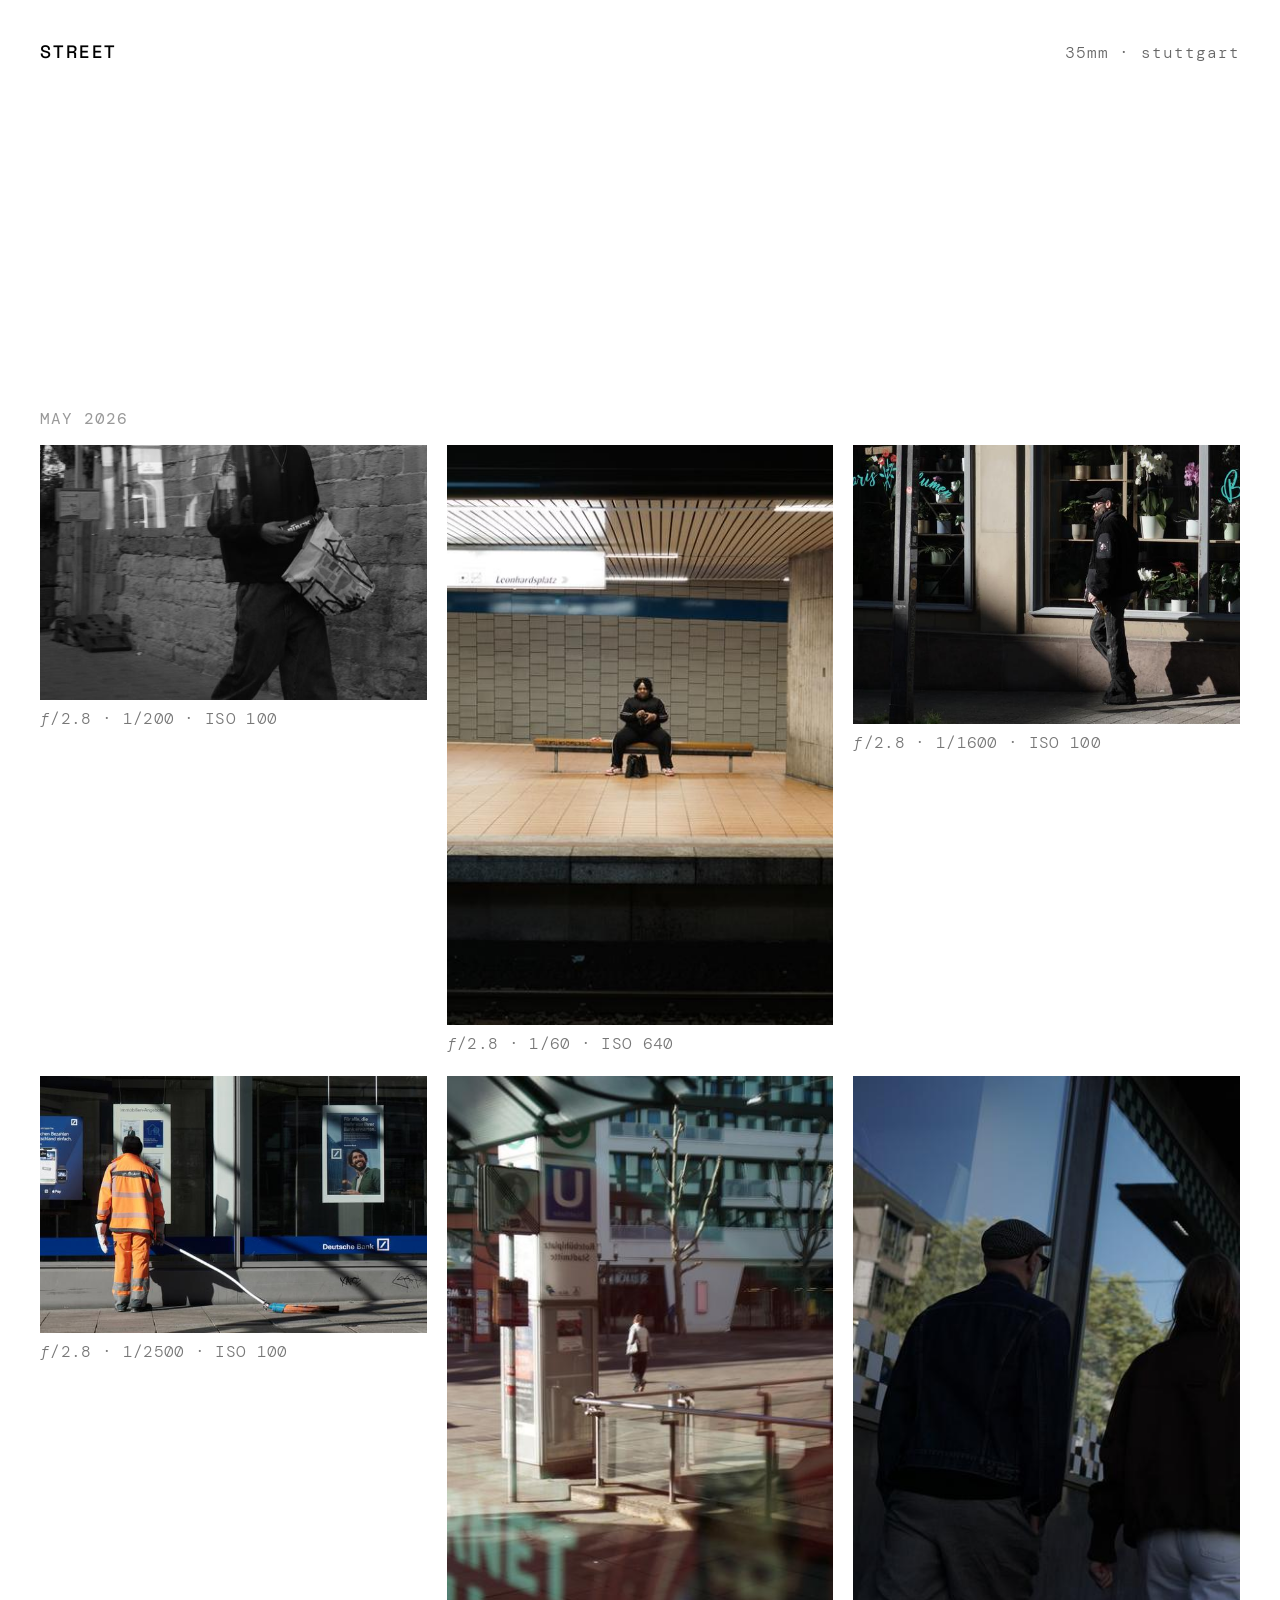
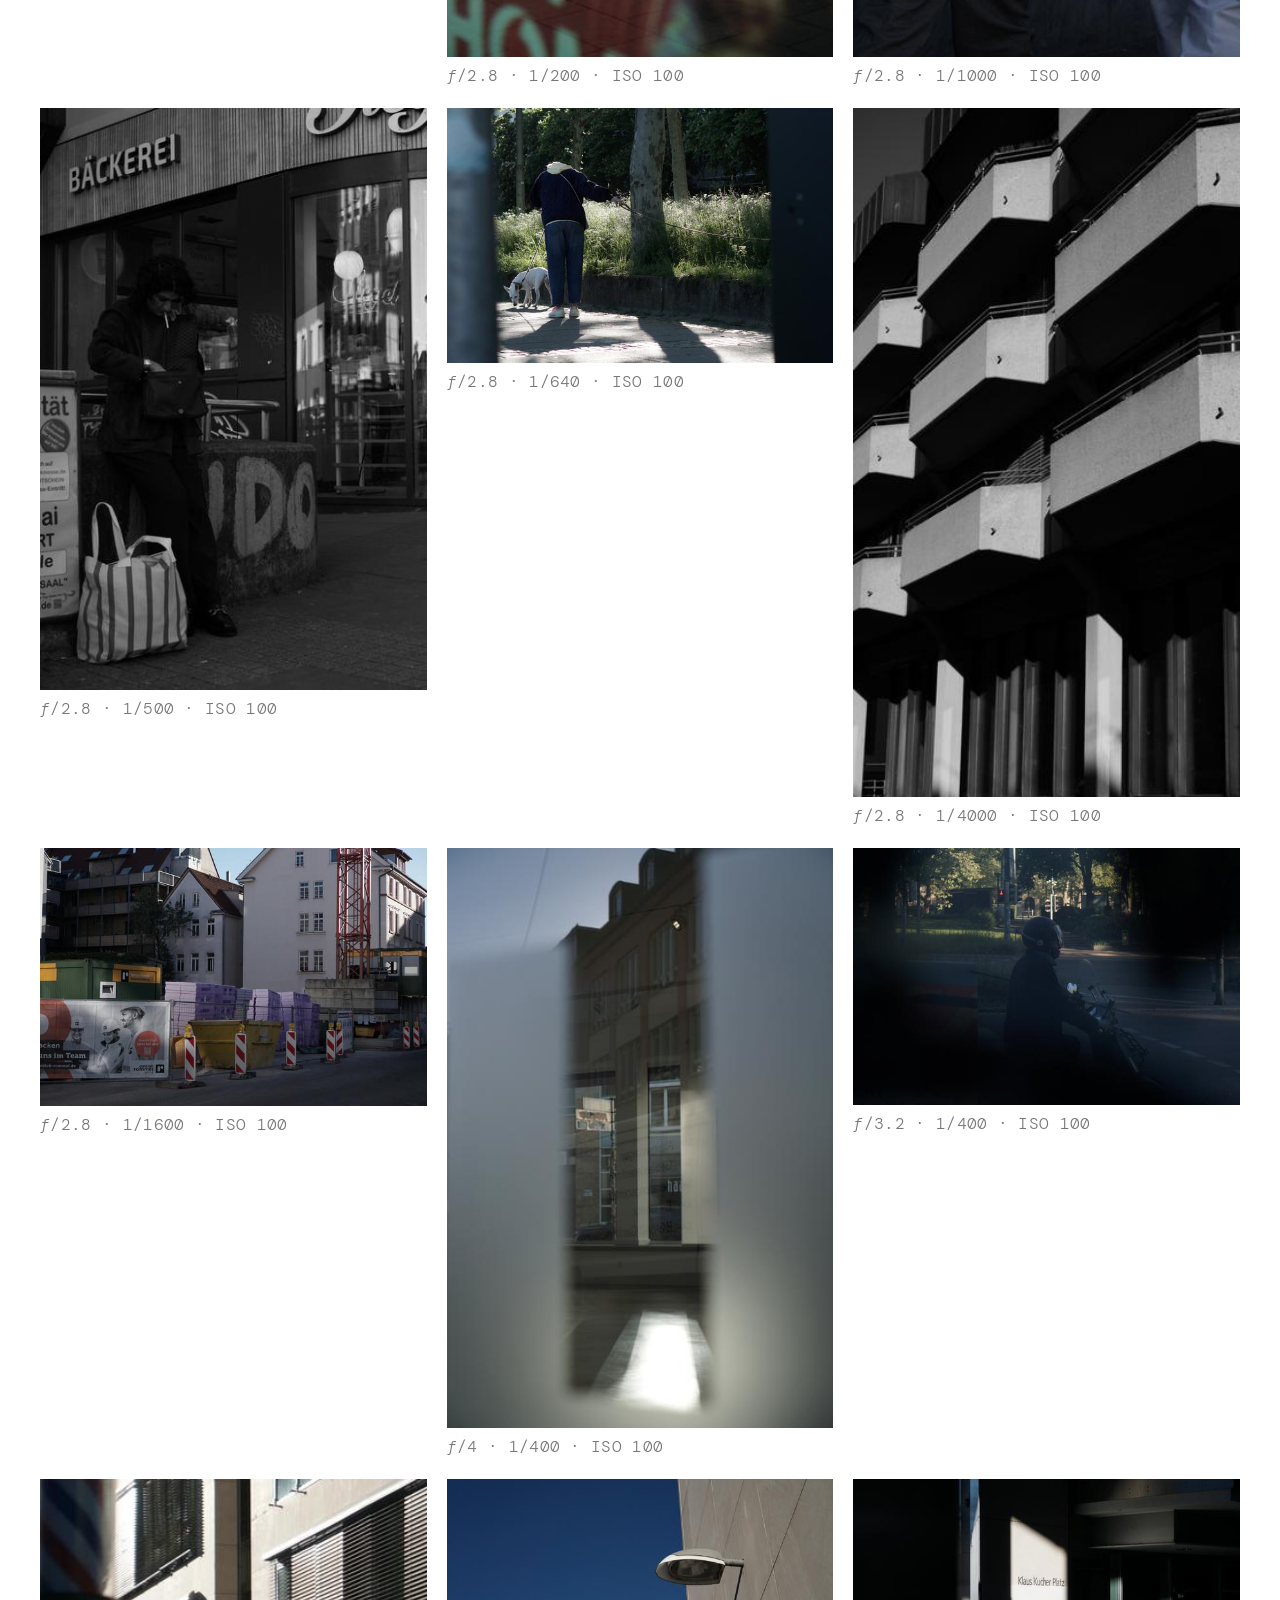
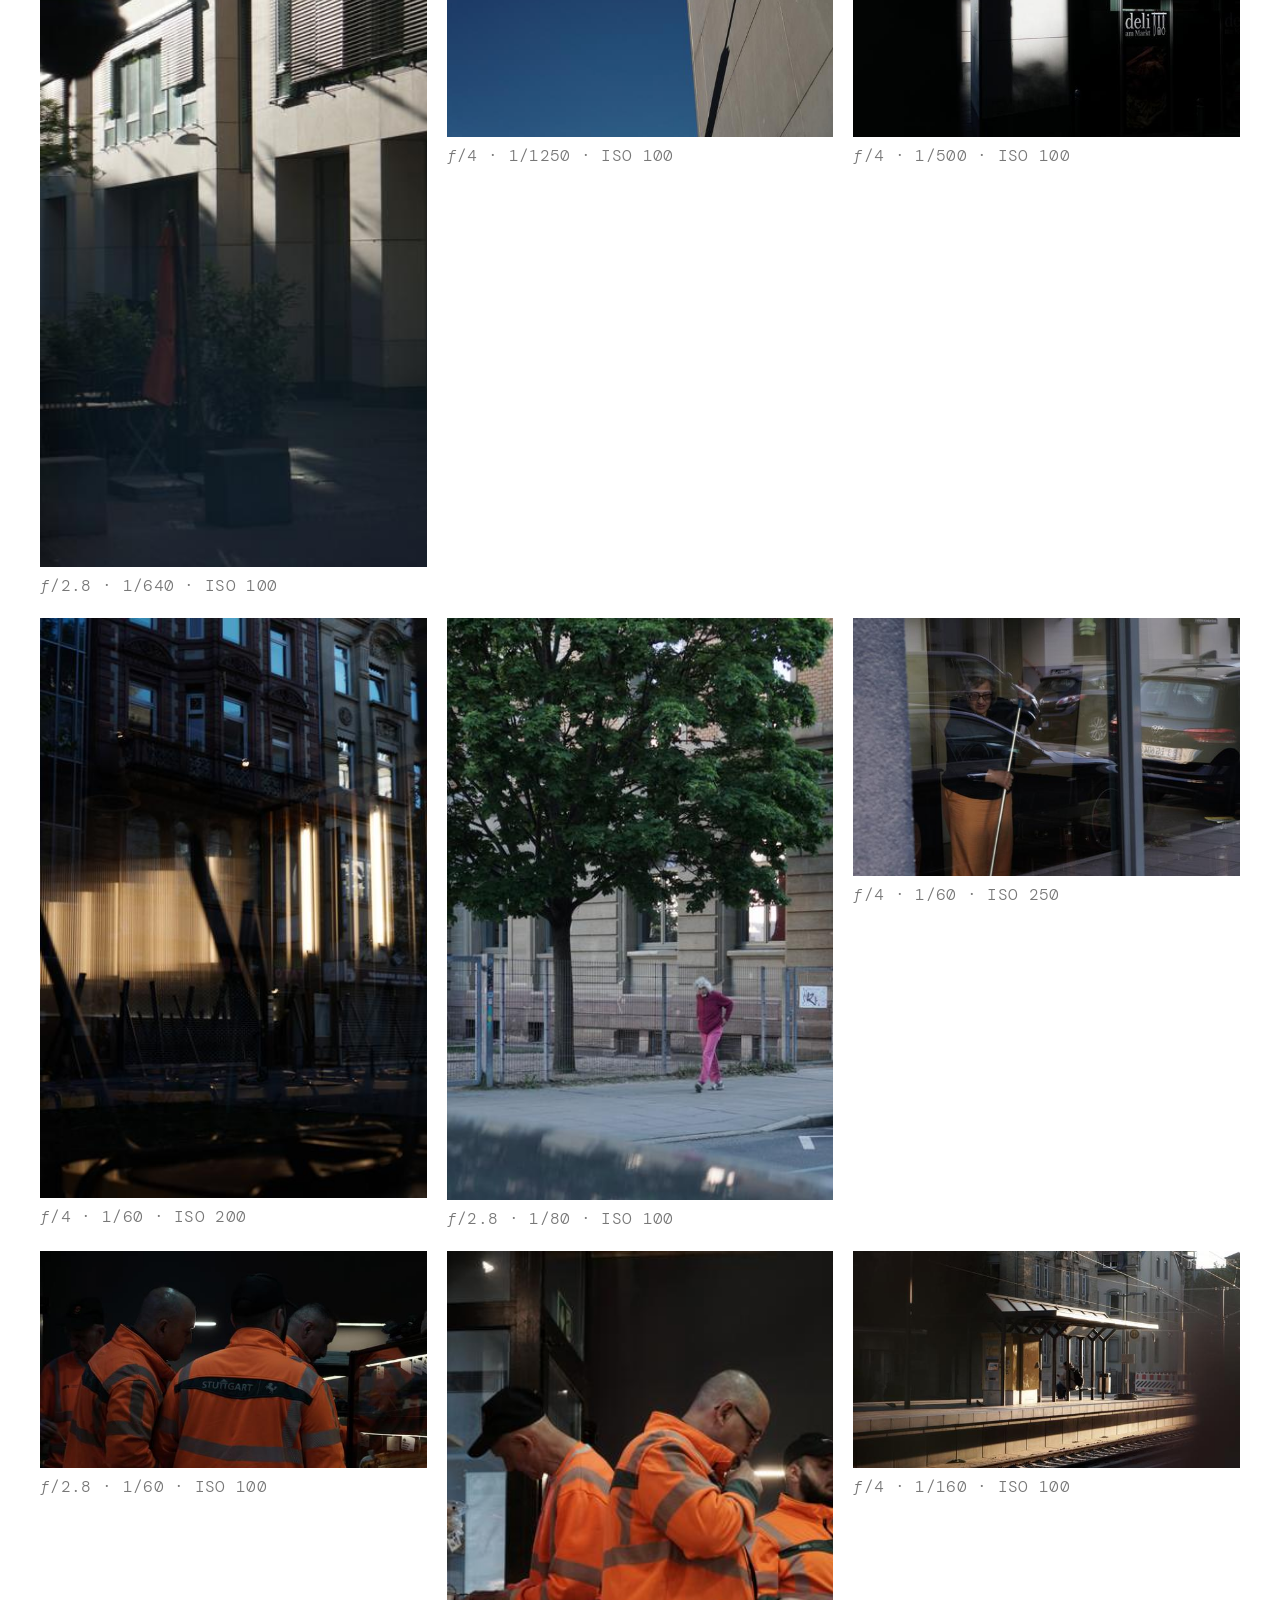
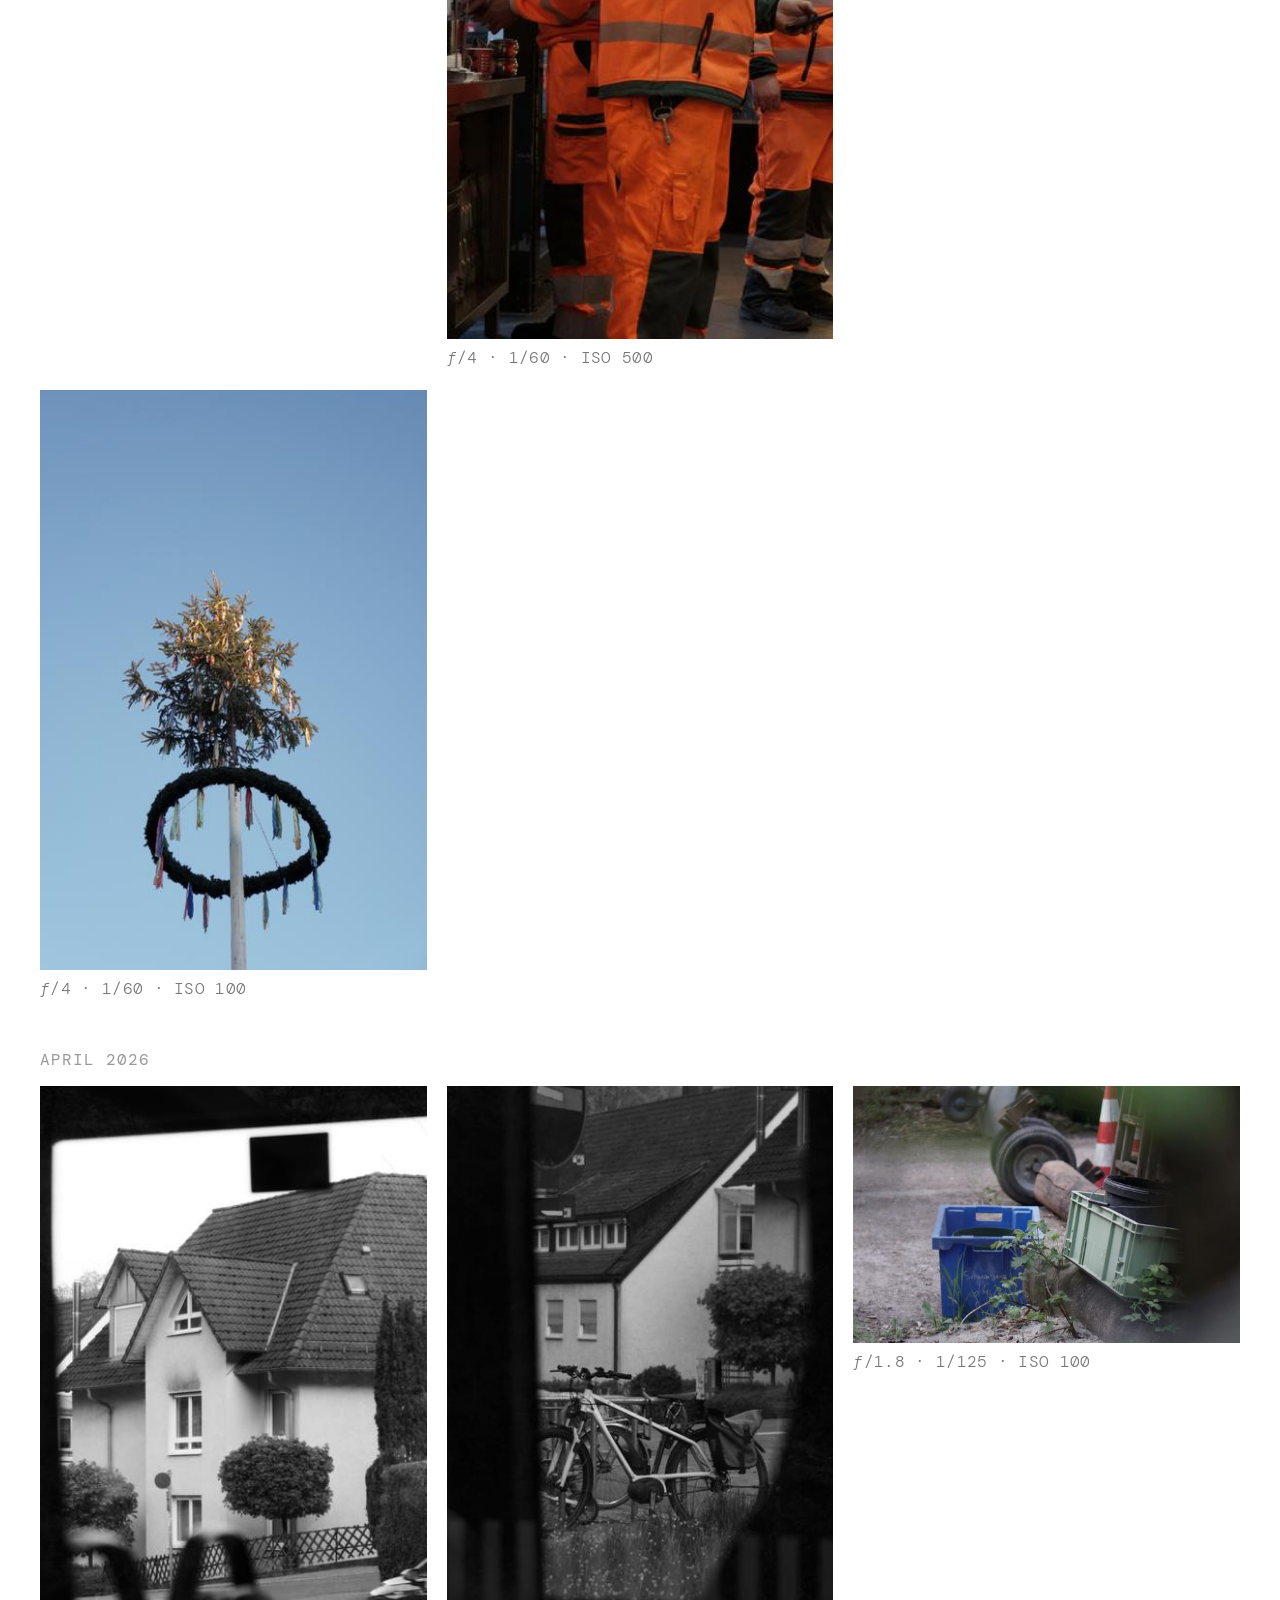
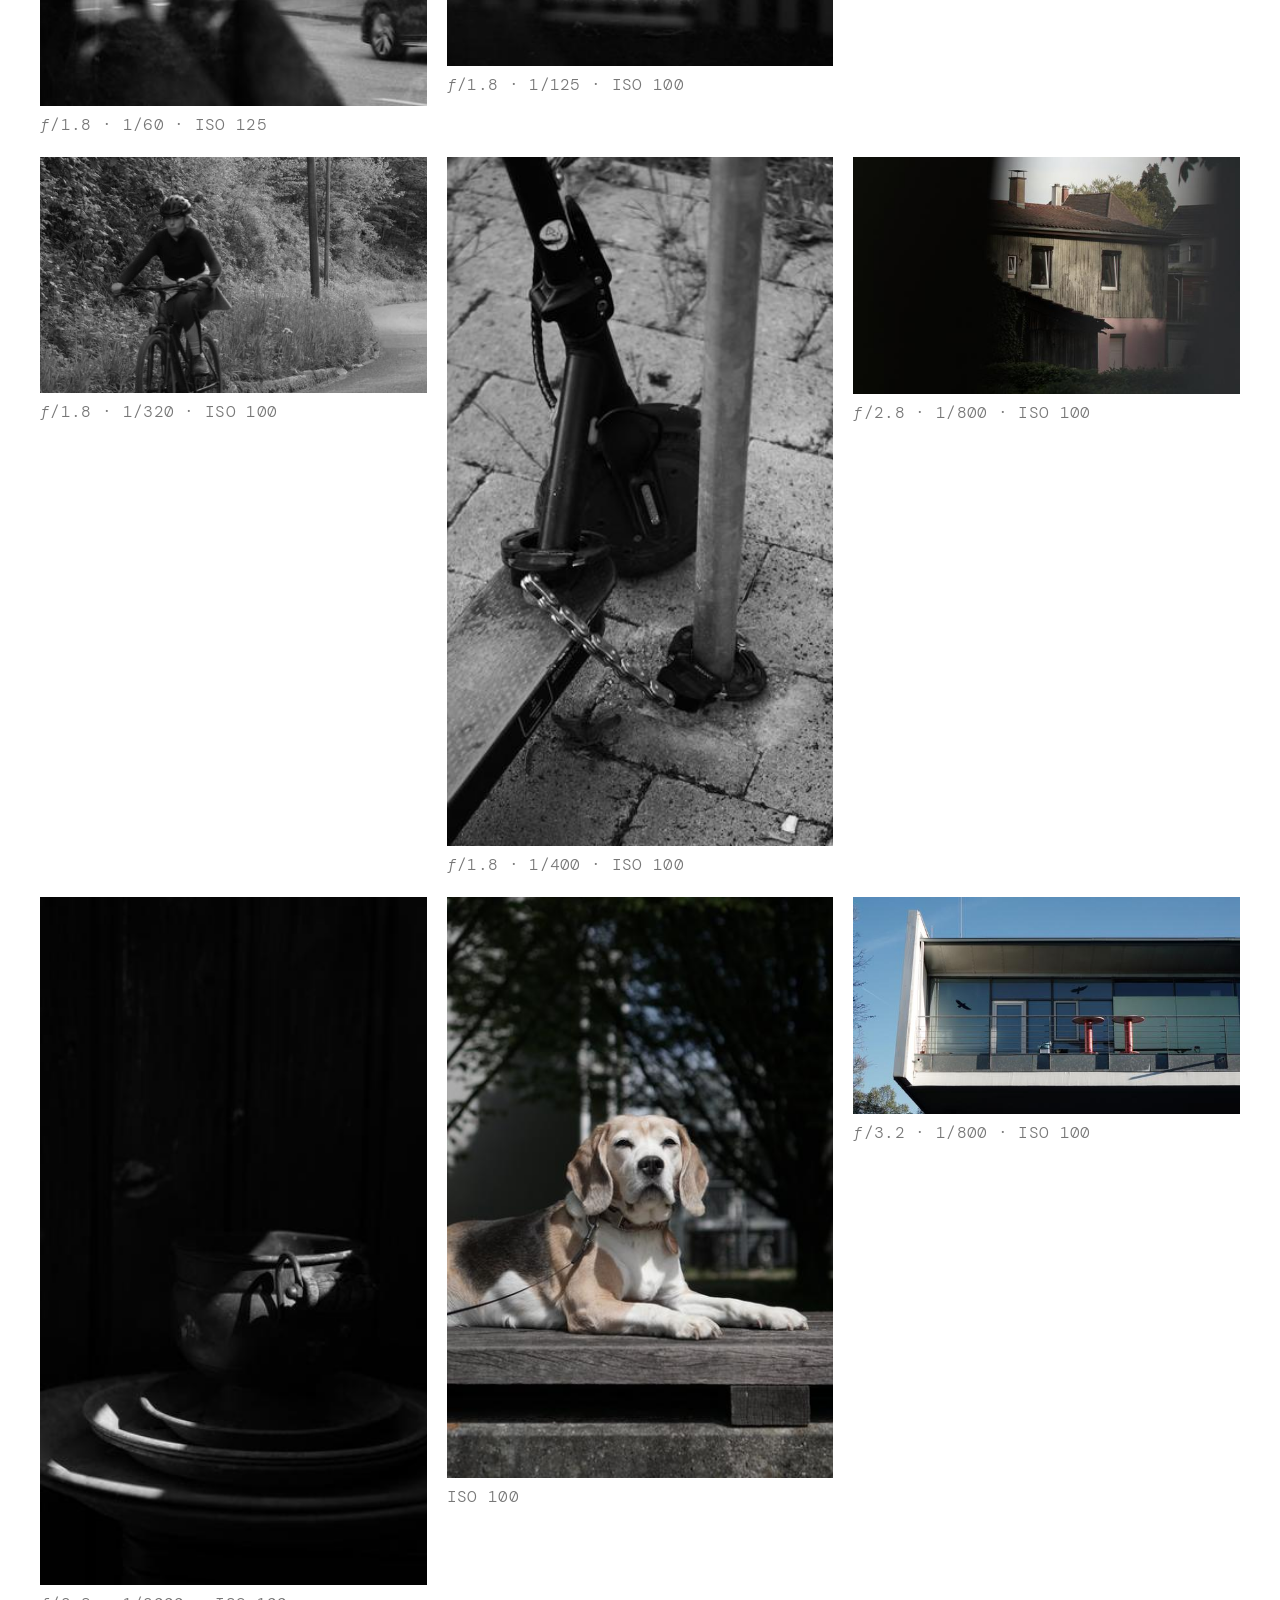
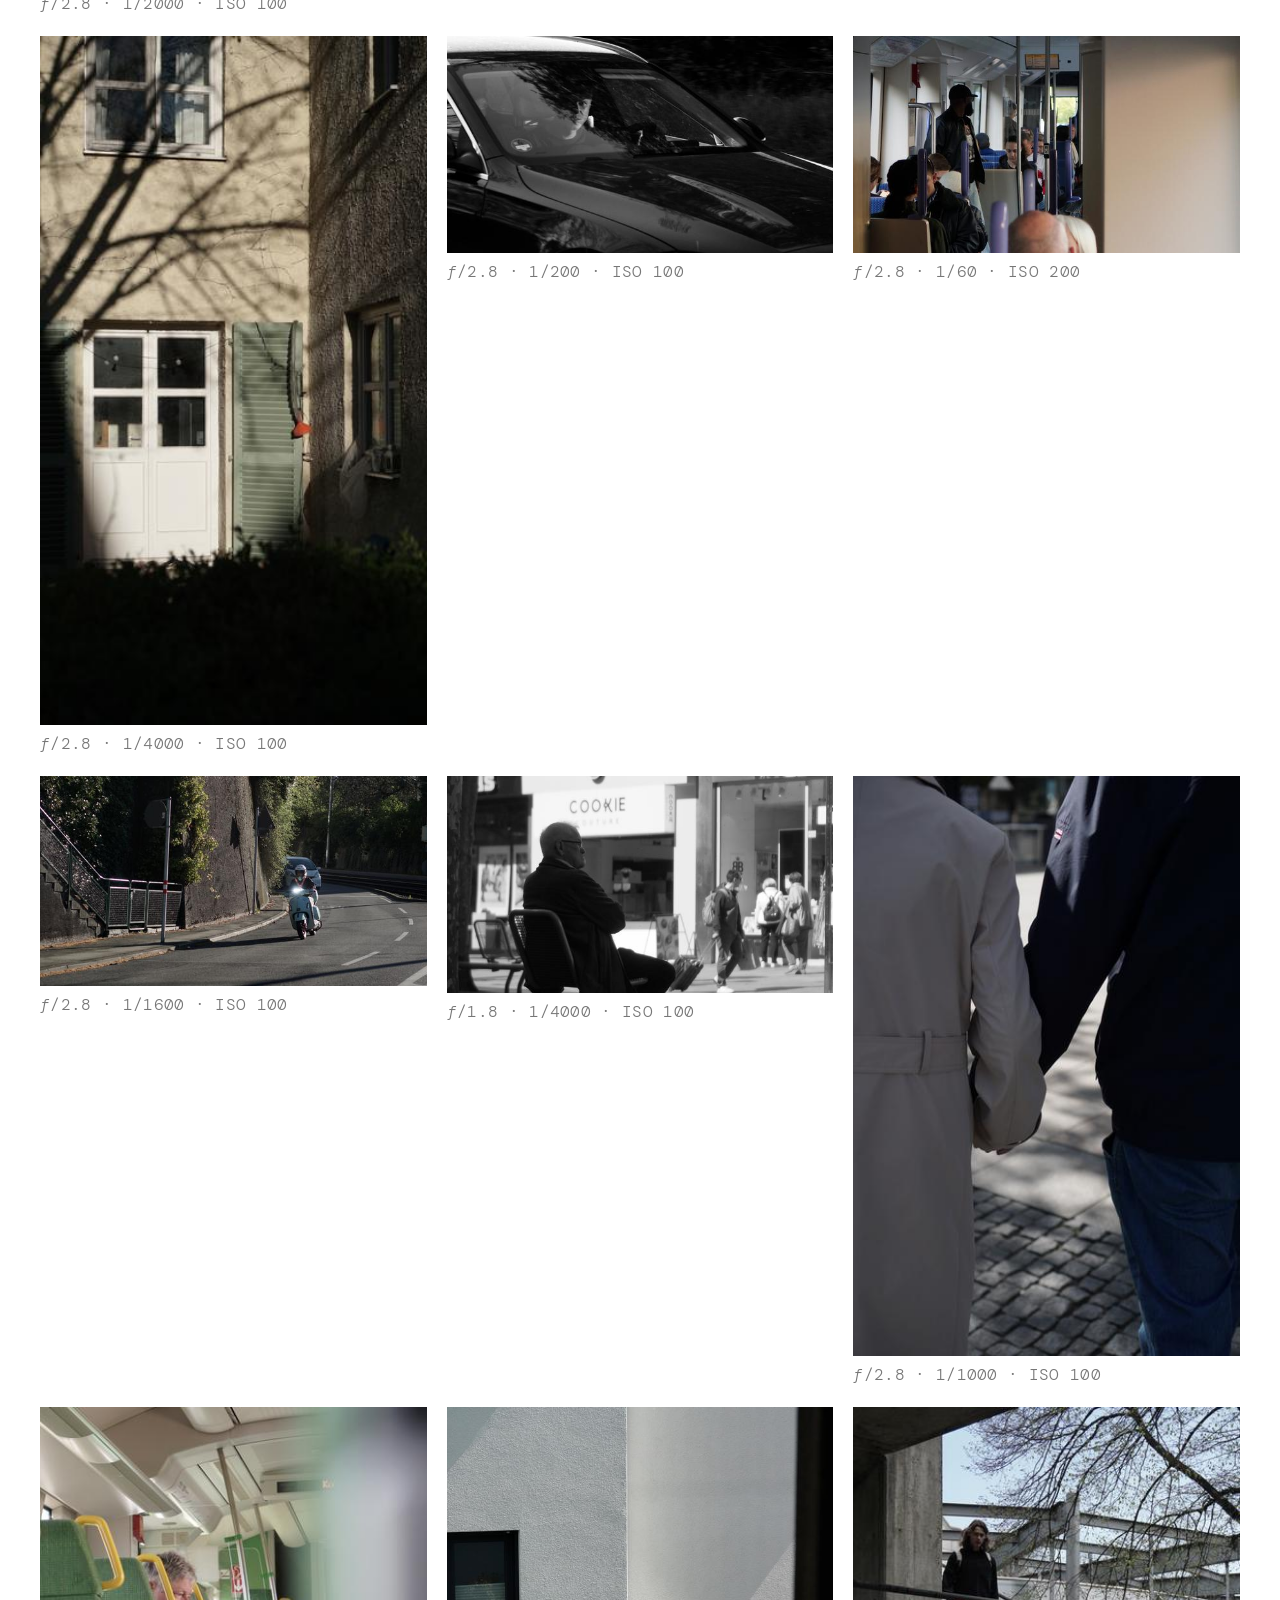
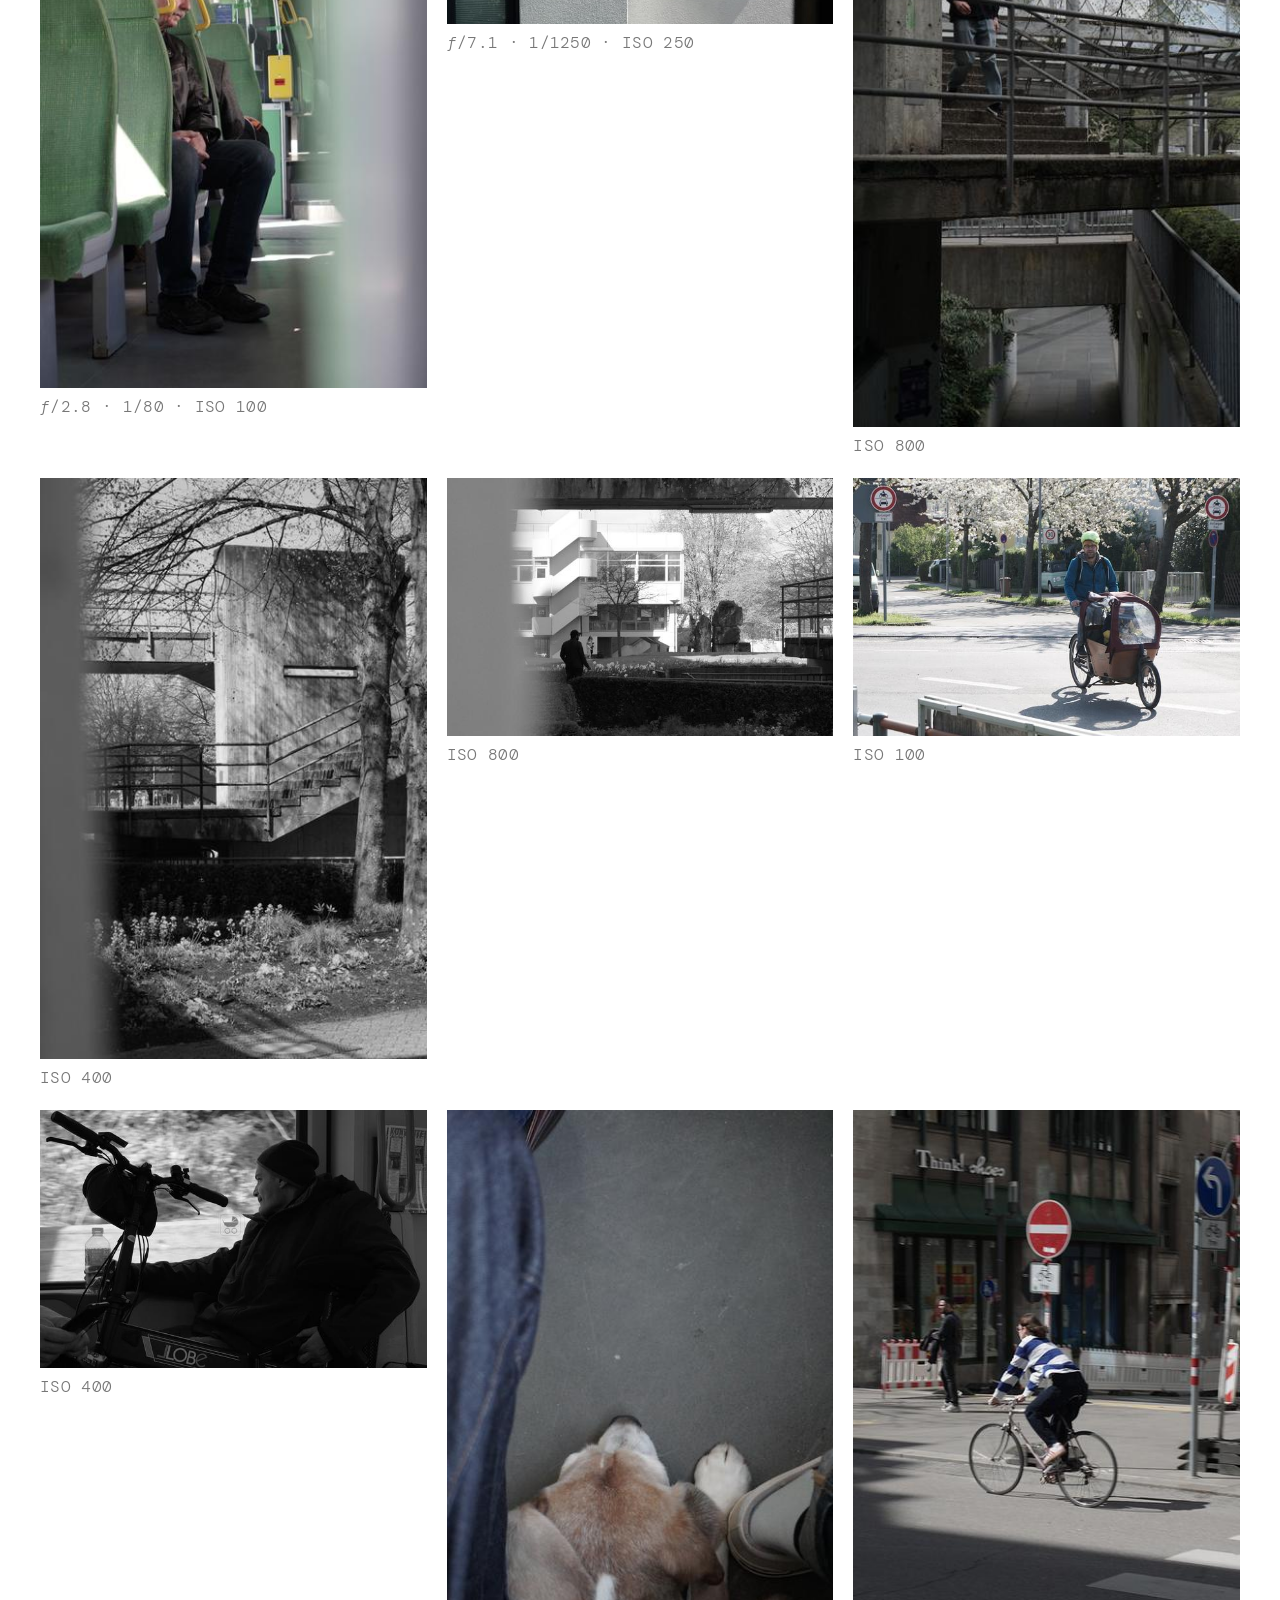
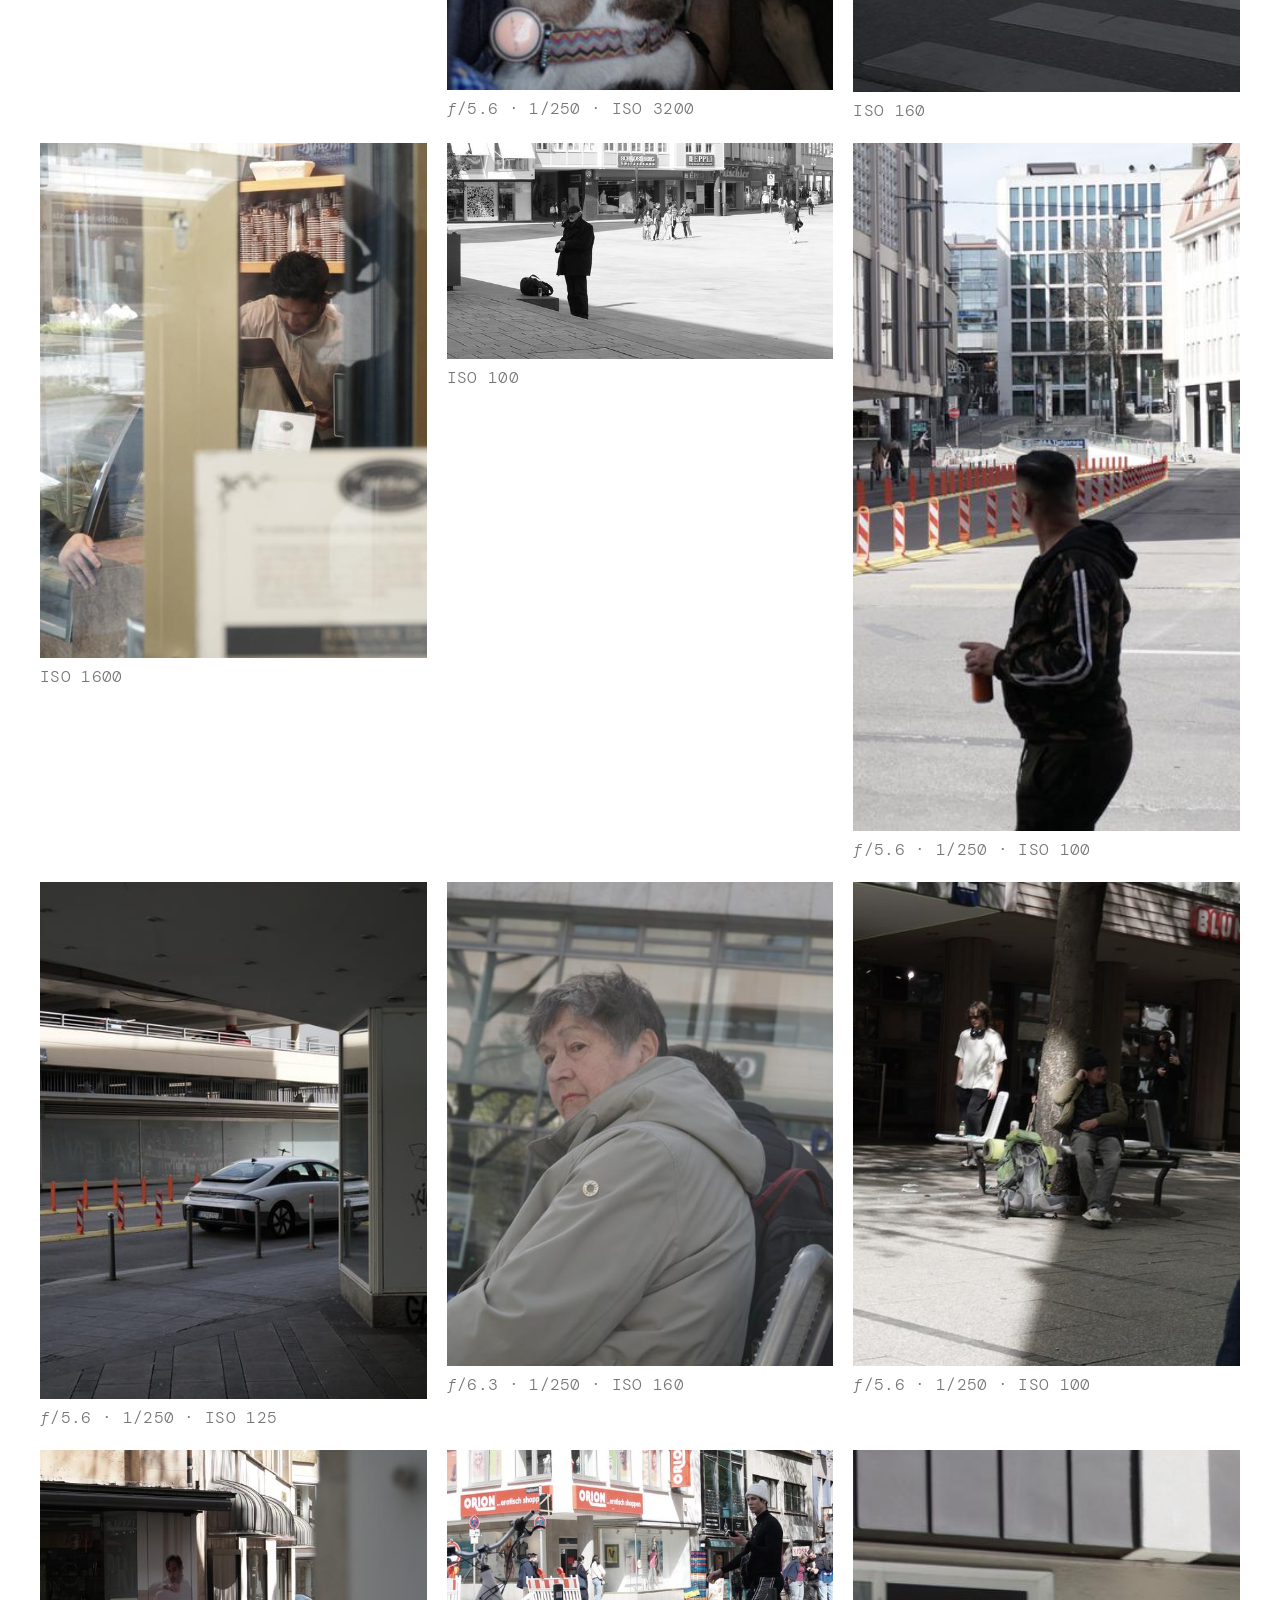
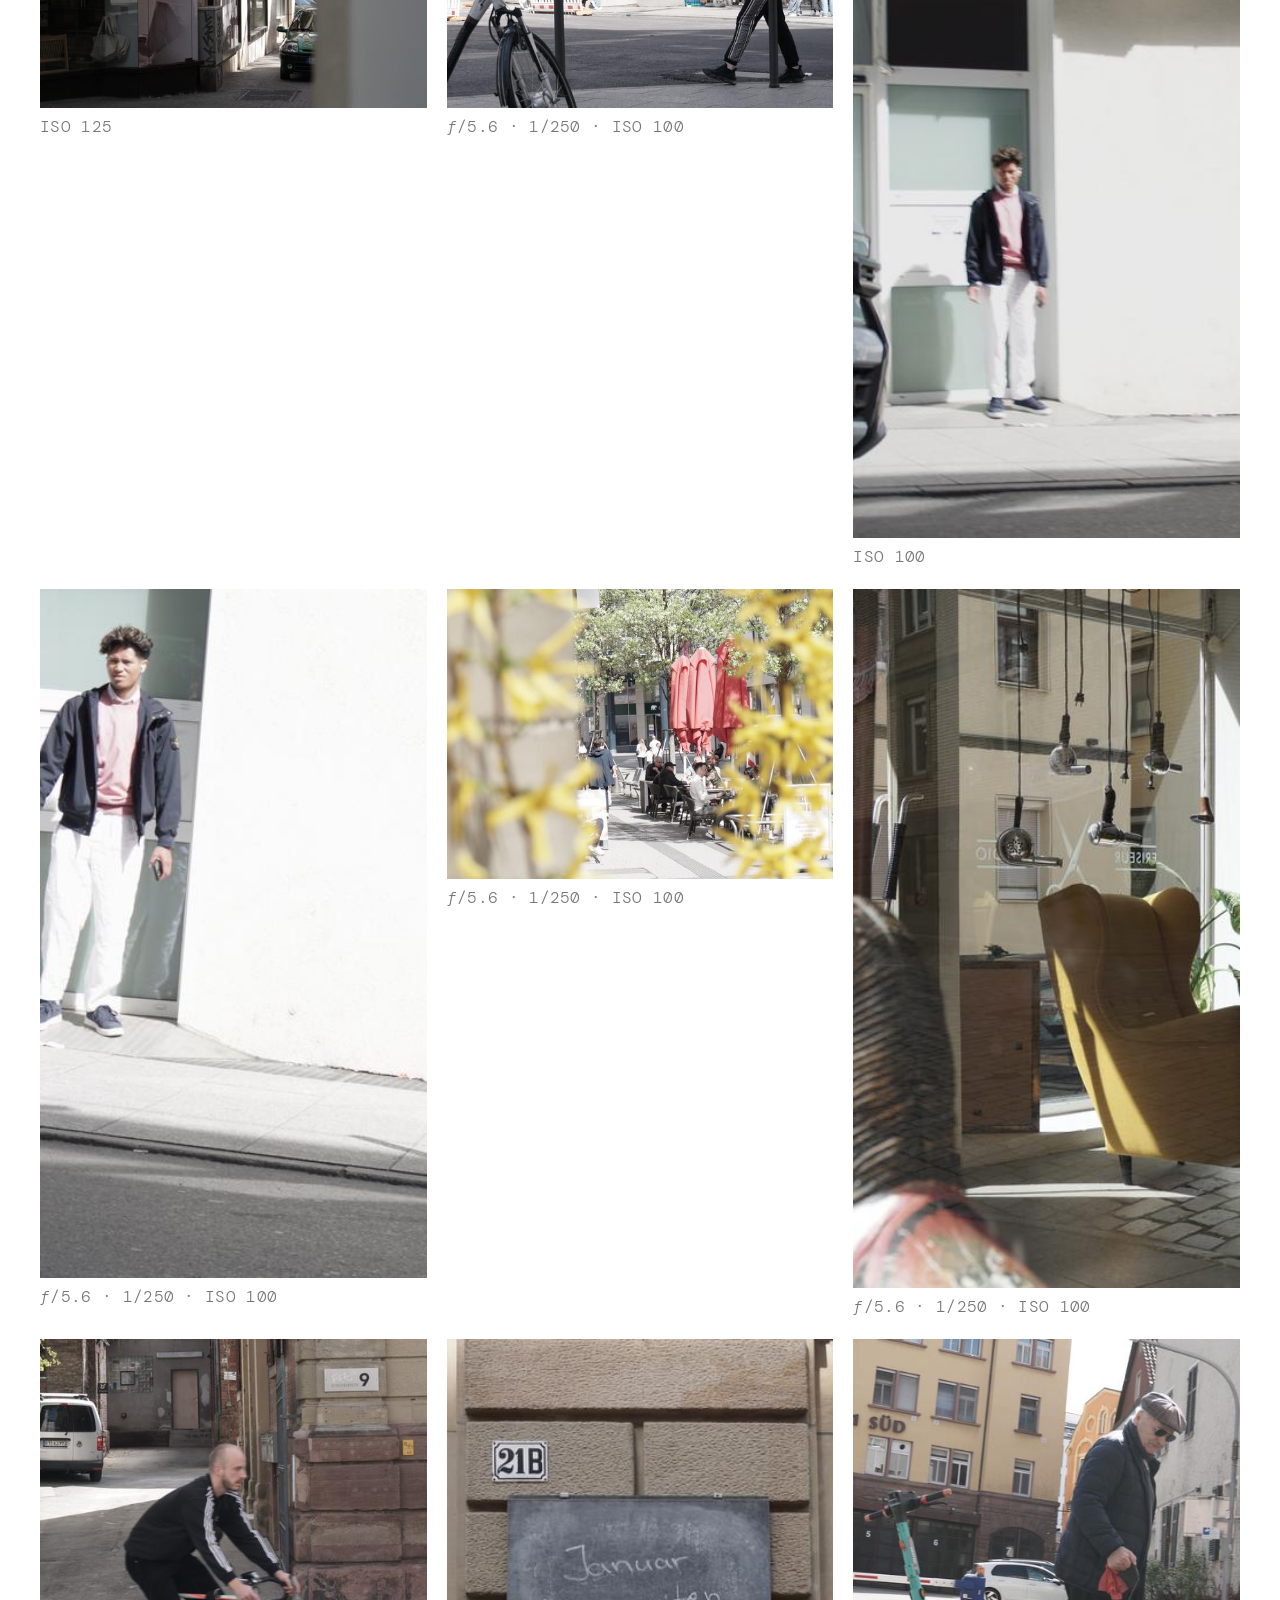
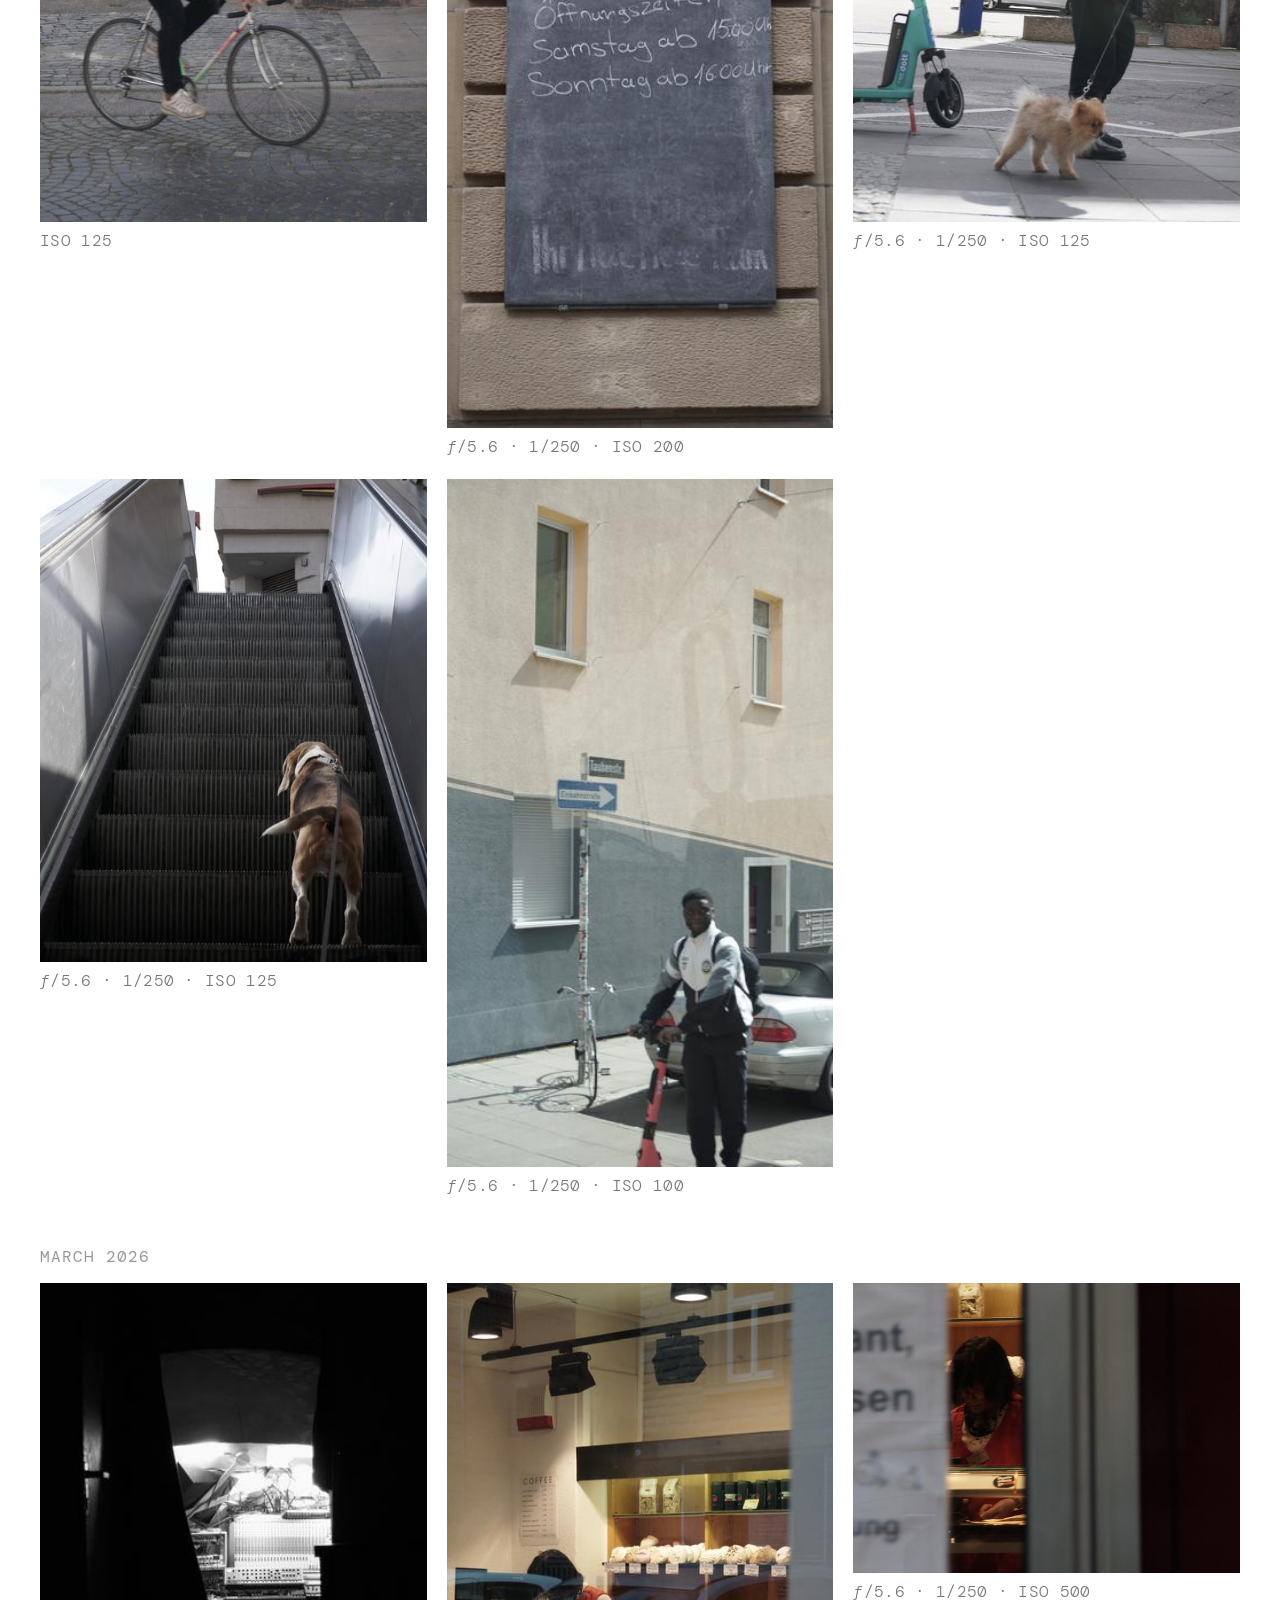
==== commit 124b0c40: "upd" ====
--- a/index.html
+++ b/index.html
@@ -292,13 +292,13 @@
 </header>
 <div class="flow" id="flow"></div>
 <div class="stats">
-  <div class="stats-title">115 shots</div>
+  <div class="stats-title">112 shots</div>
   <div class="stats-row">
     <div class="stat-group"><div class="stat-label">Aperture</div><div class="stat-bar-row"><span class="stat-bar-label">ƒ/5.6</span><div class="stat-bar" style="width:120px;"></div><span class="stat-bar-count">37</span></div>
-<div class="stat-bar-row"><span class="stat-bar-label">ƒ/2.8</span><div class="stat-bar" style="width:74px;"></div><span class="stat-bar-count">23</span></div>
+<div class="stat-bar-row"><span class="stat-bar-label">ƒ/2.8</span><div class="stat-bar" style="width:68px;"></div><span class="stat-bar-count">21</span></div>
 <div class="stat-bar-row"><span class="stat-bar-label">ƒ/4</span><div class="stat-bar" style="width:25px;"></div><span class="stat-bar-count">8</span></div>
 <div class="stat-bar-row"><span class="stat-bar-label">ƒ/5</span><div class="stat-bar" style="width:22px;"></div><span class="stat-bar-count">7</span></div>
-<div class="stat-bar-row"><span class="stat-bar-label">ƒ/1.8</span><div class="stat-bar" style="width:22px;"></div><span class="stat-bar-count">7</span></div>
+<div class="stat-bar-row"><span class="stat-bar-label">ƒ/1.8</span><div class="stat-bar" style="width:19px;"></div><span class="stat-bar-count">6</span></div>
 <div class="stat-bar-row"><span class="stat-bar-label">ƒ/6.3</span><div class="stat-bar" style="width:8px;"></div><span class="stat-bar-count">2</span></div>
 <div class="stat-bar-row"><span class="stat-bar-label">ƒ/11</span><div class="stat-bar" style="width:8px;"></div><span class="stat-bar-count">2</span></div>
 <div class="stat-bar-row"><span class="stat-bar-label">ƒ/3.2</span><div class="stat-bar" style="width:8px;"></div><span class="stat-bar-count">2</span></div>
@@ -310,7 +310,6 @@
 <div class="stat-bar-row"><span class="stat-bar-label">1/400</span><div class="stat-bar" style="width:44px;"></div><span class="stat-bar-count">10</span></div>
 <div class="stat-bar-row"><span class="stat-bar-label">1/60</span><div class="stat-bar" style="width:35px;"></div><span class="stat-bar-count">8</span></div>
 <div class="stat-bar-row"><span class="stat-bar-label">1/200</span><div class="stat-bar" style="width:22px;"></div><span class="stat-bar-count">5</span></div>
-<div class="stat-bar-row"><span class="stat-bar-label">1/500</span><div class="stat-bar" style="width:17px;"></div><span class="stat-bar-count">4</span></div>
 <div class="stat-bar-row"><span class="stat-bar-label">1/4000</span><div class="stat-bar" style="width:13px;"></div><span class="stat-bar-count">3</span></div>
 <div class="stat-bar-row"><span class="stat-bar-label">1/1600</span><div class="stat-bar" style="width:13px;"></div><span class="stat-bar-count">3</span></div>
 <div class="stat-bar-row"><span class="stat-bar-label">1/160</span><div class="stat-bar" style="width:8px;"></div><span class="stat-bar-count">2</span></div>
@@ -318,19 +317,20 @@
 <div class="stat-bar-row"><span class="stat-bar-label">1/80</span><div class="stat-bar" style="width:8px;"></div><span class="stat-bar-count">2</span></div>
 <div class="stat-bar-row"><span class="stat-bar-label">1/1000</span><div class="stat-bar" style="width:8px;"></div><span class="stat-bar-count">2</span></div>
 <div class="stat-bar-row"><span class="stat-bar-label">1/800</span><div class="stat-bar" style="width:8px;"></div><span class="stat-bar-count">2</span></div>
-<div class="stat-bar-row"><span class="stat-bar-label">1/320</span><div class="stat-bar" style="width:8px;"></div><span class="stat-bar-count">2</span></div>
+<div class="stat-bar-row"><span class="stat-bar-label">1/500</span><div class="stat-bar" style="width:8px;"></div><span class="stat-bar-count">2</span></div>
 <div class="stat-bar-row"><span class="stat-bar-label">1/640</span><div class="stat-bar" style="width:8px;"></div><span class="stat-bar-count">2</span></div>
 <div class="stat-bar-row"><span class="stat-bar-label">1/10</span><div class="stat-bar" style="width:8px;"></div><span class="stat-bar-count">1</span></div>
 <div class="stat-bar-row"><span class="stat-bar-label">1/13</span><div class="stat-bar" style="width:8px;"></div><span class="stat-bar-count">1</span></div>
 <div class="stat-bar-row"><span class="stat-bar-label">1/2000</span><div class="stat-bar" style="width:8px;"></div><span class="stat-bar-count">1</span></div>
+<div class="stat-bar-row"><span class="stat-bar-label">1/320</span><div class="stat-bar" style="width:8px;"></div><span class="stat-bar-count">1</span></div>
 <div class="stat-bar-row"><span class="stat-bar-label">1/2500</span><div class="stat-bar" style="width:8px;"></div><span class="stat-bar-count">1</span></div>
-</div><div class="stat-group"><div class="stat-label">ISO</div><div class="stat-bar-row"><span class="stat-bar-label">ISO 100</span><div class="stat-bar" style="width:120px;"></div><span class="stat-bar-count">52</span></div>
-<div class="stat-bar-row"><span class="stat-bar-label">ISO 400</span><div class="stat-bar" style="width:25px;"></div><span class="stat-bar-count">11</span></div>
-<div class="stat-bar-row"><span class="stat-bar-label">ISO 3200</span><div class="stat-bar" style="width:20px;"></div><span class="stat-bar-count">9</span></div>
-<div class="stat-bar-row"><span class="stat-bar-label">ISO 125</span><div class="stat-bar" style="width:16px;"></div><span class="stat-bar-count">7</span></div>
-<div class="stat-bar-row"><span class="stat-bar-label">ISO 800</span><div class="stat-bar" style="width:13px;"></div><span class="stat-bar-count">6</span></div>
-<div class="stat-bar-row"><span class="stat-bar-label">ISO 1600</span><div class="stat-bar" style="width:11px;"></div><span class="stat-bar-count">5</span></div>
-<div class="stat-bar-row"><span class="stat-bar-label">ISO 250</span><div class="stat-bar" style="width:11px;"></div><span class="stat-bar-count">5</span></div>
+</div><div class="stat-group"><div class="stat-label">ISO</div><div class="stat-bar-row"><span class="stat-bar-label">ISO 100</span><div class="stat-bar" style="width:120px;"></div><span class="stat-bar-count">49</span></div>
+<div class="stat-bar-row"><span class="stat-bar-label">ISO 400</span><div class="stat-bar" style="width:26px;"></div><span class="stat-bar-count">11</span></div>
+<div class="stat-bar-row"><span class="stat-bar-label">ISO 3200</span><div class="stat-bar" style="width:22px;"></div><span class="stat-bar-count">9</span></div>
+<div class="stat-bar-row"><span class="stat-bar-label">ISO 125</span><div class="stat-bar" style="width:17px;"></div><span class="stat-bar-count">7</span></div>
+<div class="stat-bar-row"><span class="stat-bar-label">ISO 800</span><div class="stat-bar" style="width:14px;"></div><span class="stat-bar-count">6</span></div>
+<div class="stat-bar-row"><span class="stat-bar-label">ISO 1600</span><div class="stat-bar" style="width:12px;"></div><span class="stat-bar-count">5</span></div>
+<div class="stat-bar-row"><span class="stat-bar-label">ISO 250</span><div class="stat-bar" style="width:12px;"></div><span class="stat-bar-count">5</span></div>
 <div class="stat-bar-row"><span class="stat-bar-label">ISO 200</span><div class="stat-bar" style="width:9px;"></div><span class="stat-bar-count">4</span></div>
 <div class="stat-bar-row"><span class="stat-bar-label">ISO 320</span><div class="stat-bar" style="width:8px;"></div><span class="stat-bar-count">3</span></div>
 <div class="stat-bar-row"><span class="stat-bar-label">ISO 500</span><div class="stat-bar" style="width:8px;"></div><span class="stat-bar-count">3</span></div>
@@ -409,13 +409,6 @@
     "date_group": "May 2026"
   },
   {
-    "id": "7f-5029",
-    "thumb": "photos/thumb/DSC05029-crop-edit.jpg",
-    "full": "photos/full/DSC05029-crop-edit.jpg",
-    "meta": "ƒ/2.8 · 1/500 · ISO 100",
-    "date_group": "May 2026"
-  },
-  {
     "id": "d9-4996",
     "thumb": "photos/thumb/DSC04996-crop-edit.jpg",
     "full": "photos/full/DSC04996-crop-edit.jpg",
@@ -528,13 +521,6 @@
     "date_group": "April 2026"
   },
   {
-    "id": "49-4644",
-    "thumb": "photos/thumb/DSC04644-crop-edit.jpg",
-    "full": "photos/full/DSC04644-crop-edit.jpg",
-    "meta": "ƒ/1.8 · 1/320 · ISO 100",
-    "date_group": "April 2026"
-  },
-  {
     "id": "ee-4621",
     "thumb": "photos/thumb/DSC04621-crop-edit.jpg",
     "full": "photos/full/DSC04621-crop-edit.jpg",
@@ -553,13 +539,6 @@
     "thumb": "photos/thumb/DSC04604-crop-edit.jpg",
     "full": "photos/full/DSC04604-crop-edit.jpg",
     "meta": "ƒ/1.8 · 1/400 · ISO 100",
-    "date_group": "April 2026"
-  },
-  {
-    "id": "66-4598",
-    "thumb": "photos/thumb/DSC04598-crop-edit-close.jpg",
-    "full": "photos/full/DSC04598-crop-edit-close.jpg",
-    "meta": "ƒ/2.8 · 1/500 · ISO 100",
     "date_group": "April 2026"
   },
   {
